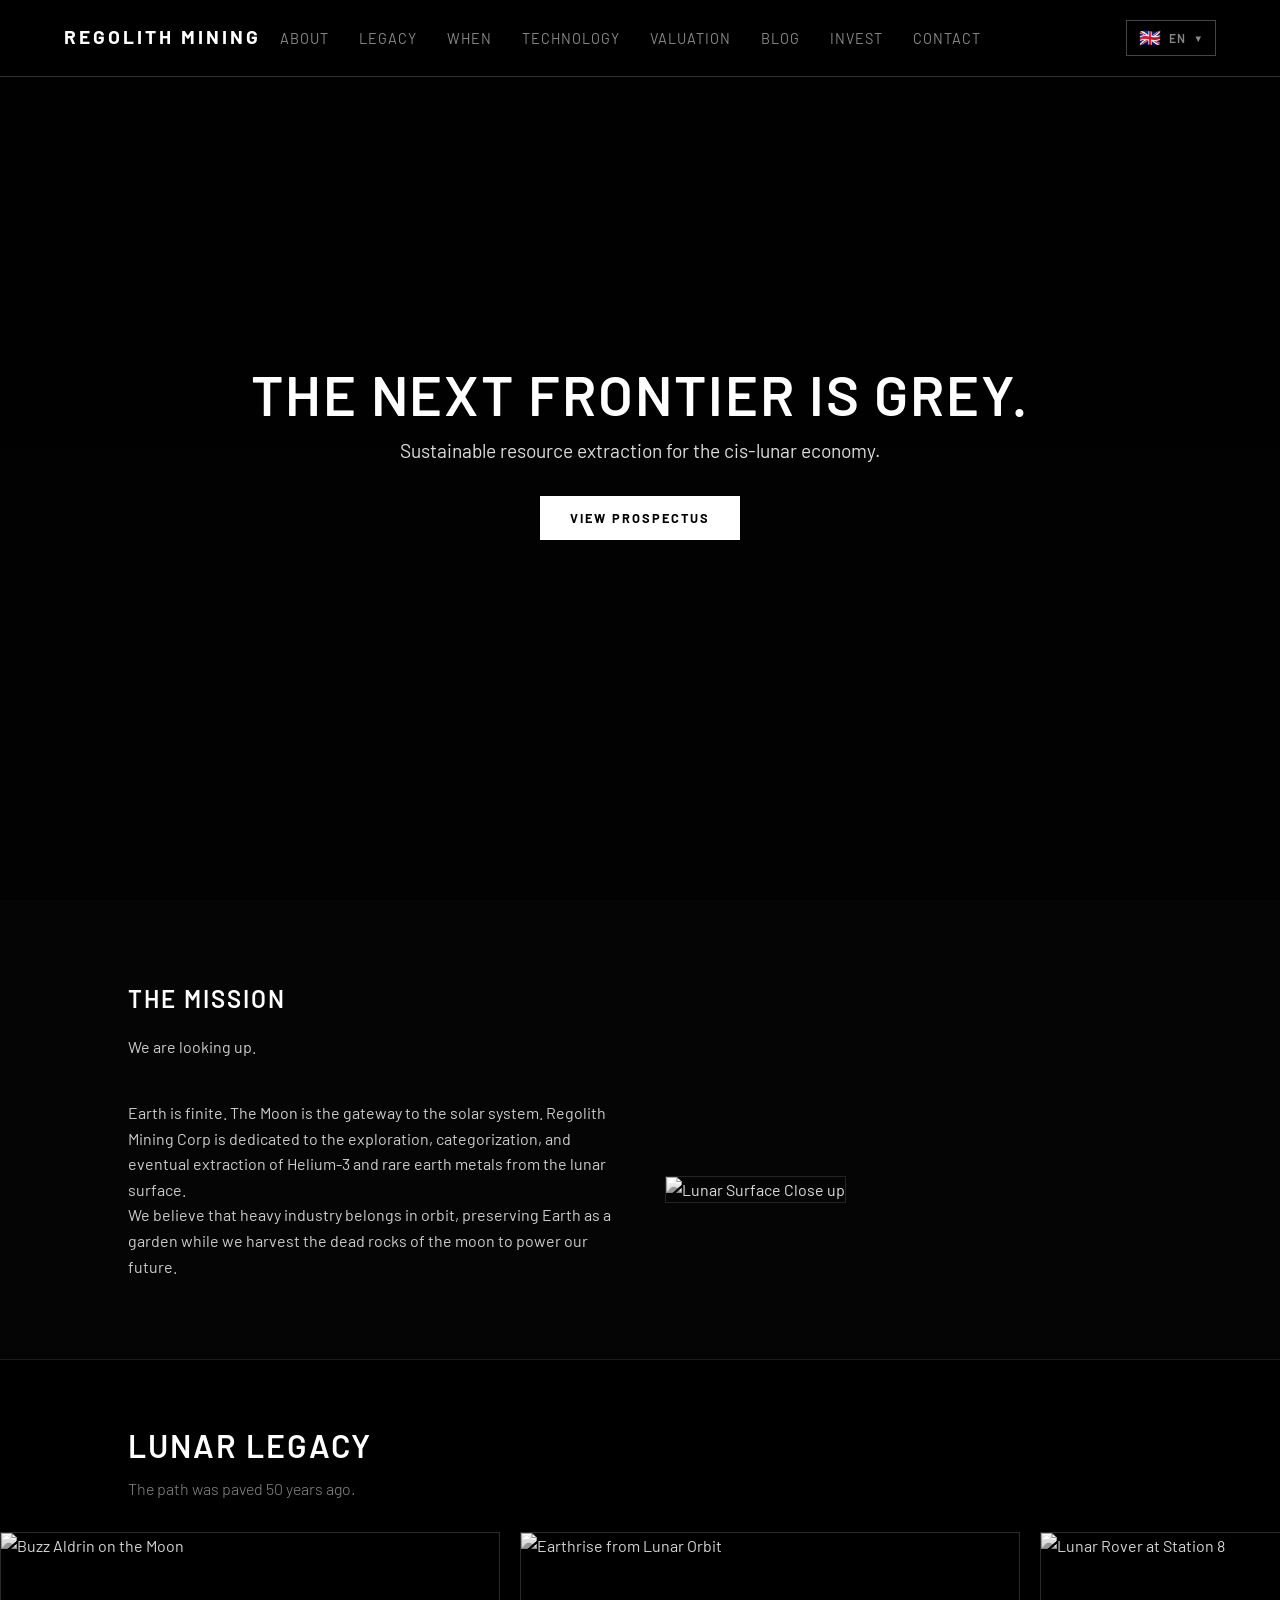
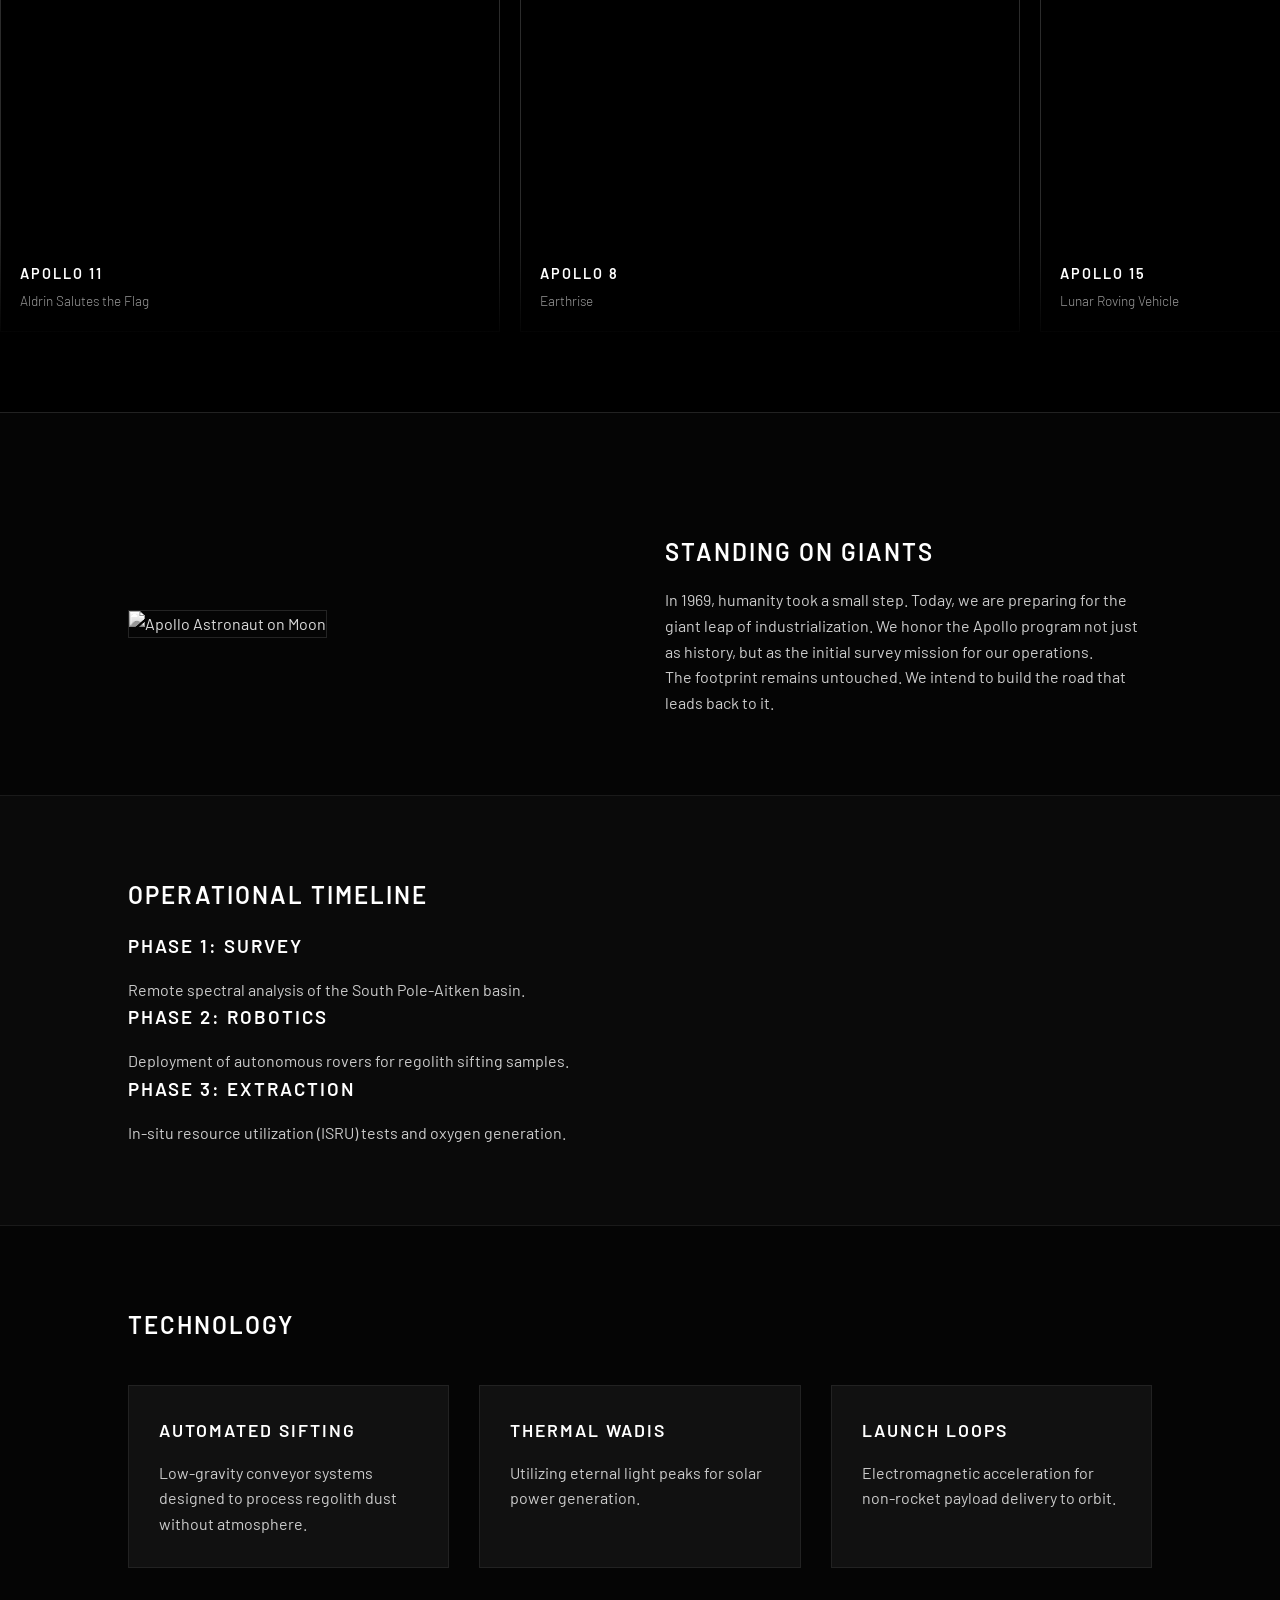
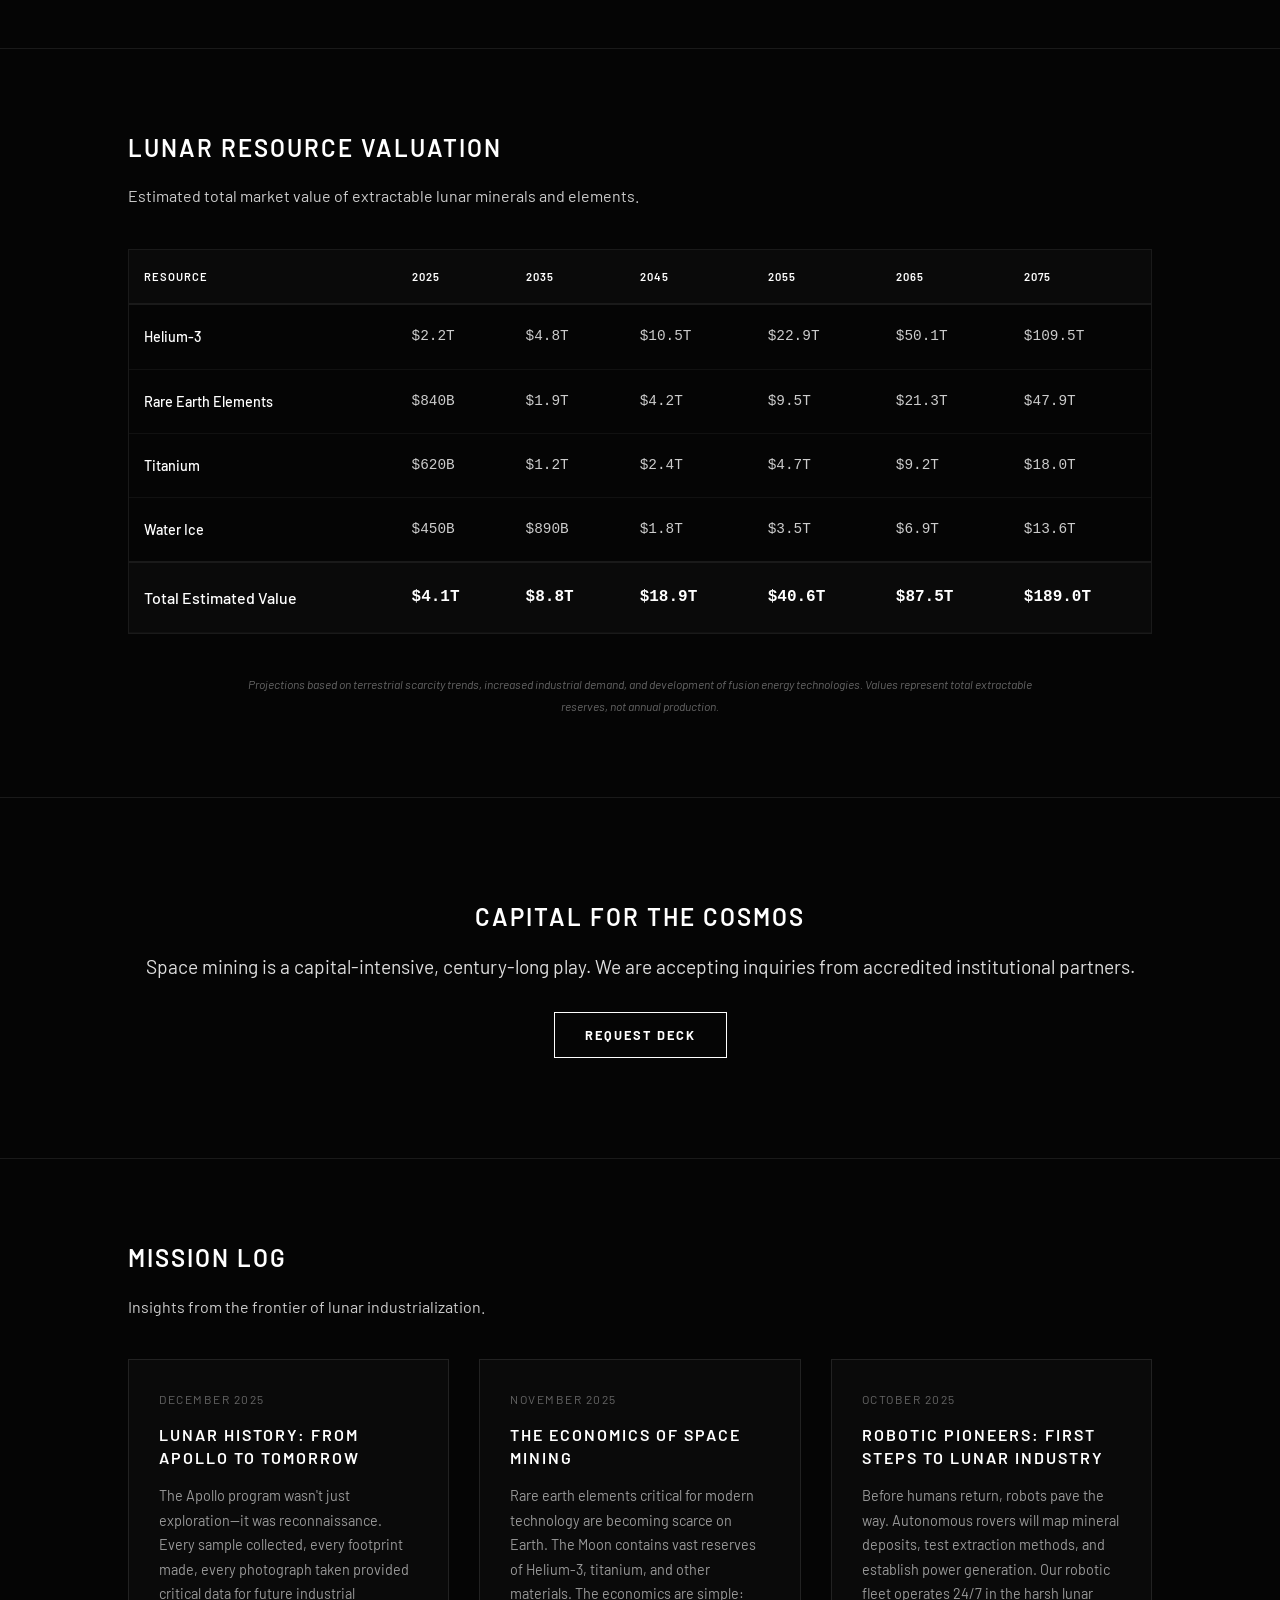
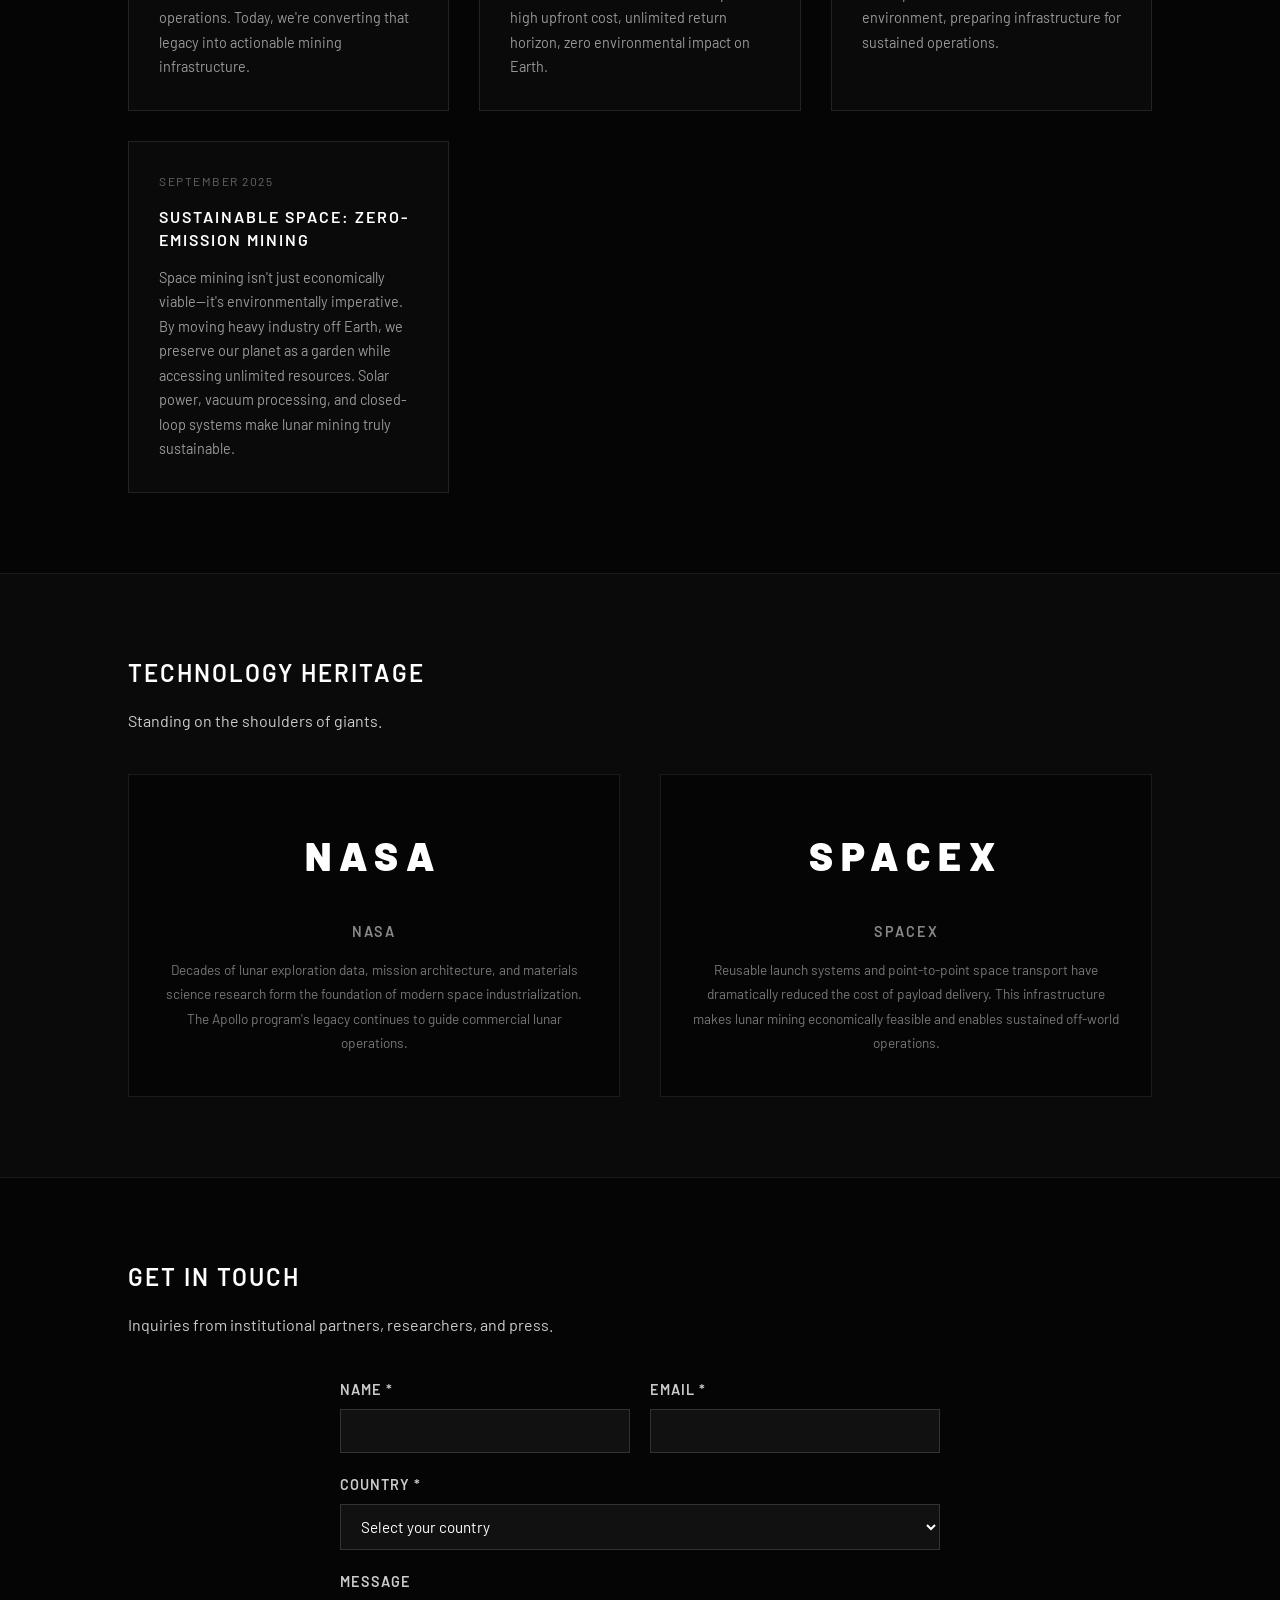
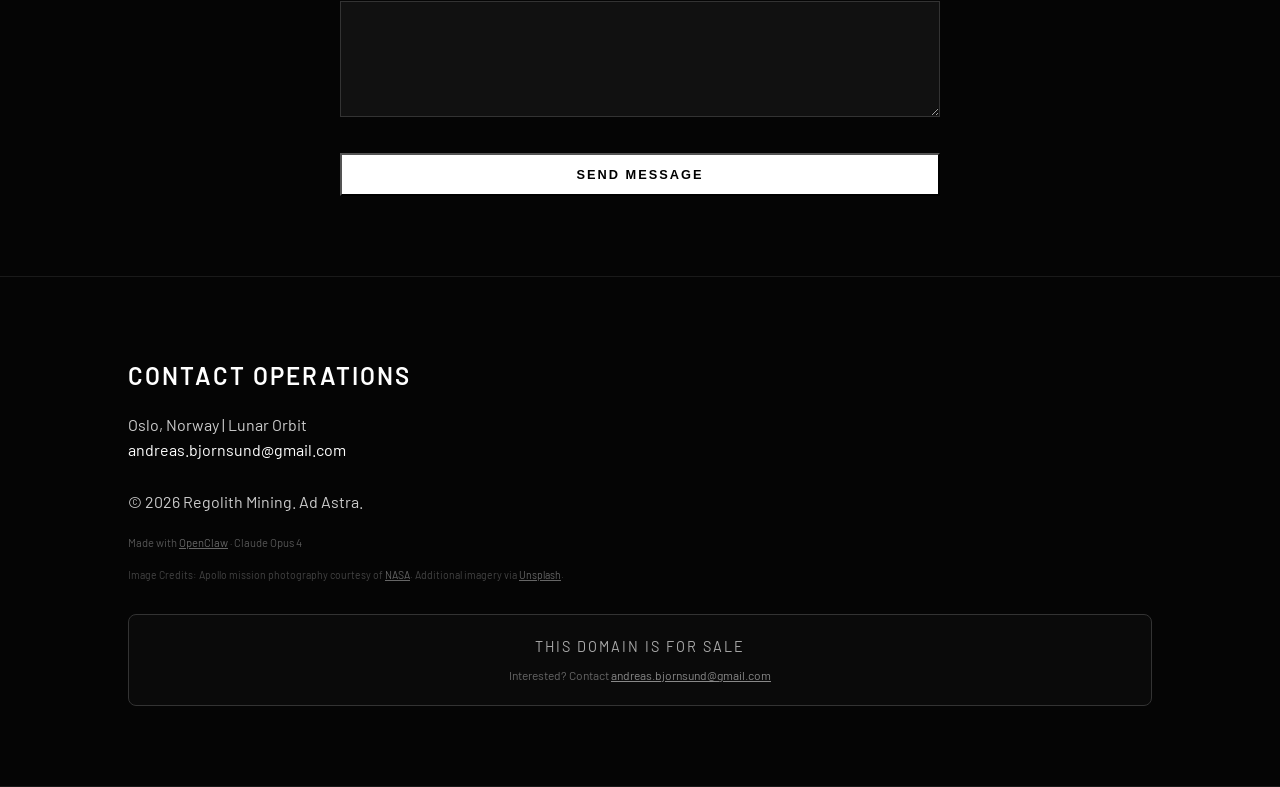
==== index.html @ bd28f015 "Update credits: OpenClaw + Claude Opus 4" ====
<!DOCTYPE html>
<html lang="en">
<head>
    <meta charset="UTF-8">
    <meta name="viewport" content="width=device-width, initial-scale=1.0">
    <title>Regolith Mining | Lunar Extraction Operations</title>

    <!-- Google Tag Manager -->
    <script>(function(w,d,s,l,i){w[l]=w[l]||[];w[l].push({'gtm.start':
    new Date().getTime(),event:'gtm.js'});var f=d.getElementsByTagName(s)[0],
    j=d.createElement(s),dl=l!='dataLayer'?'&l='+l:'';j.async=true;j.src=
    'https://www.googletagmanager.com/gtm.js?id='+i+dl;f.parentNode.insertBefore(j,f);
    })(window,document,'script','dataLayer','GTM-XXXXXXX');</script>
    <!-- End Google Tag Manager -->

    <link href="https://fonts.googleapis.com/css2?family=Barlow:wght@300;400;600&display=swap" rel="stylesheet">
    <link rel="stylesheet" href="style.css?v=2">

    <!-- JSON-LD Structured Data -->
    <script type="application/ld+json">
    {
        "@context": "https://schema.org",
        "@graph": [
            {
                "@type": "Organization",
                "@id": "https://regolithmining.com/#organization",
                "name": "Regolith Mining Corp",
                "alternateName": "Regolith Mining",
                "url": "https://regolithmining.com",
                "logo": {
                    "@type": "ImageObject",
                    "url": "https://regolithmining.com/logo.png",
                    "width": 600,
                    "height": 60
                },
                "description": "Sustainable resource extraction for the cis-lunar economy. Dedicated to the exploration, categorization, and eventual extraction of Helium-3 and rare earth metals from the lunar surface.",
                "foundingDate": "2025",
                "foundingLocation": {
                    "@type": "Place",
                    "address": {
                        "@type": "PostalAddress",
                        "addressLocality": "Oslo",
                        "addressCountry": "NO"
                    }
                },
                "contactPoint": {
                    "@type": "ContactPoint",
                    "email": "andreas.bjornsund@gmail.com",
                    "contactType": "Investor Relations",
                    "areaServed": "Worldwide"
                },
                "sameAs": [],
                "knowsAbout": [
                    "Space Mining",
                    "Lunar Mining",
                    "Helium-3 Extraction",
                    "Rare Earth Elements",
                    "Space Industrialization",
                    "ISRU Technology",
                    "Lunar Resource Utilization"
                ]
            },
            {
                "@type": "WebSite",
                "@id": "https://regolithmining.com/#website",
                "url": "https://regolithmining.com",
                "name": "Regolith Mining | Lunar Extraction Operations",
                "description": "The next frontier is grey. Sustainable resource extraction for the cis-lunar economy.",
                "publisher": {
                    "@id": "https://regolithmining.com/#organization"
                },
                "inLanguage": ["en", "no", "de", "sv", "nl", "ja"]
            },
            {
                "@type": "WebPage",
                "@id": "https://regolithmining.com/#webpage",
                "url": "https://regolithmining.com",
                "name": "Regolith Mining | Lunar Extraction Operations",
                "isPartOf": {
                    "@id": "https://regolithmining.com/#website"
                },
                "about": {
                    "@id": "https://regolithmining.com/#organization"
                },
                "description": "Earth is finite. The Moon is the gateway to the solar system. Regolith Mining Corp is dedicated to lunar resource extraction and space industrialization.",
                "inLanguage": "en"
            },
            {
                "@type": "BreadcrumbList",
                "@id": "https://regolithmining.com/#breadcrumb",
                "itemListElement": [
                    {
                        "@type": "ListItem",
                        "position": 1,
                        "name": "Home",
                        "item": "https://regolithmining.com"
                    },
                    {
                        "@type": "ListItem",
                        "position": 2,
                        "name": "About",
                        "item": "https://regolithmining.com#about"
                    },
                    {
                        "@type": "ListItem",
                        "position": 3,
                        "name": "Technology",
                        "item": "https://regolithmining.com#technology"
                    },
                    {
                        "@type": "ListItem",
                        "position": 4,
                        "name": "Valuation",
                        "item": "https://regolithmining.com#valuation"
                    },
                    {
                        "@type": "ListItem",
                        "position": 5,
                        "name": "Invest",
                        "item": "https://regolithmining.com#invest"
                    }
                ]
            },
            {
                "@type": "Service",
                "@id": "https://regolithmining.com/#service",
                "serviceType": "Lunar Resource Extraction",
                "provider": {
                    "@id": "https://regolithmining.com/#organization"
                },
                "areaServed": {
                    "@type": "Place",
                    "name": "Moon"
                },
                "description": "Exploration, categorization, and extraction of Helium-3, rare earth elements, titanium, and water ice from the lunar surface.",
                "offers": {
                    "@type": "Offer",
                    "availability": "https://schema.org/PreOrder",
                    "description": "Investment opportunities in lunar mining operations"
                }
            }
        ]
    }
    </script>

<style>
    /* === MOBILE MENU FIX === */
    /* 1. Hide the hamburger on desktop */
    .burger { display: none; cursor: pointer; }
    .burger div { width: 25px; height: 3px; background-color: white; margin: 5px; transition: all 0.3s ease; }

    /* 2. Show hamburger & hide menu on mobile */
    @media screen and (max-width: 768px) {
        body { overflow-x: hidden; } /* Stop side-scrolling */

        .nav-links {
            position: fixed; /* Lock it to the screen */
            right: 0px;
            height: 100vh;
            top: 0;
            background-color: #000000; /* Solid Black */
            display: flex;
            flex-direction: column;
            align-items: center;
            justify-content: center; /* Center items vertically */
            width: 75%; /* Takes up 75% of screen, leaves 25% visible */
            max-width: 400px; /* Don't get too wide on tablets */
            transform: translateX(100%); /* Push it off-screen to the right */
            transition: transform 0.4s ease-in-out;
            z-index: 998;
            padding-bottom: 50px;
            box-shadow: -5px 0 15px rgba(0,0,0,0.5); /* Shadow for depth */
        }

        .nav-links li {
            opacity: 1;
            margin: 25px 0;
        }

        .nav-links a {
            font-size: 1.5rem; /* Make text bigger on mobile */
        }

        /* Language selector on mobile - inside menu */
        .language-selector {
            position: fixed;
            top: 20px;
            left: 50%;
            transform: translateX(-50%);
            z-index: 1001;
        }

        .lang-dropdown-btn {
            padding: 10px 14px;
            font-size: 0.85rem;
        }

        .lang-dropdown-menu {
            right: auto;
            left: 50%;
            transform: translateX(-50%) translateY(-10px);
        }

        .lang-dropdown-menu.active {
            transform: translateX(-50%) translateY(0);
        }

        .burger {
            display: block !important;
            z-index: 999; /* Sit on top of the menu */
            position: absolute;
            right: 25px;
            top: 25px;
        }

        /* 3. The class that JavaScript adds to show the menu */
        .nav-active {
            transform: translateX(0%) !important; /* Bring it back on screen */
        }

        /* Optional: Turn burger into X when open */
        .toggle .line1 { transform: rotate(-45deg) translate(-5px, 6px); }
        .toggle .line2 { opacity: 0; }
        .toggle .line3 { transform: rotate(45deg) translate(-5px, -6px); }
    }
</style>
</head>
<body>
    <!-- Google Tag Manager (noscript) -->
    <noscript><iframe src="https://www.googletagmanager.com/ns.html?id=GTM-XXXXXXX"
    height="0" width="0" style="display:none;visibility:hidden"></iframe></noscript>
    <!-- End Google Tag Manager (noscript) -->

    <nav>
        <a href="#" class="logo">
            <span class="logo-full">REGOLITH MINING</span>
            <span class="logo-short">REGOLITH</span>
        </a>
        <ul class="nav-links">
            <li><a href="#about" data-translate="nav.about">About</a></li>
            <li><a href="#history-gallery" data-translate="nav.legacy">Legacy</a></li>
            <li><a href="#when" data-translate="nav.when">When</a></li>
            <li><a href="#technology" data-translate="nav.technology">Technology</a></li>
            <li><a href="#valuation" data-translate="nav.valuation">Valuation</a></li>
            <li><a href="#blog" data-translate="nav.blog">Blog</a></li>
            <li><a href="#invest" data-translate="nav.invest">Invest</a></li>
            <li><a href="#contact" data-translate="nav.contact">Contact</a></li>
        </ul>
        <div class="language-selector">
            <button class="lang-dropdown-btn" id="langDropdownBtn">
                <span class="flag">🇬🇧</span>
                <span class="lang-code">EN</span>
                <span class="arrow">▼</span>
            </button>
            <div class="lang-dropdown-menu" id="langDropdownMenu">
                <button class="lang-option" data-lang="en" data-flag="🇬🇧">
                    <span class="flag">🇬🇧</span>
                    <span class="lang-name">English</span>
                </button>
                <button class="lang-option" data-lang="no" data-flag="🇳🇴">
                    <span class="flag">🇳🇴</span>
                    <span class="lang-name">Norsk</span>
                </button>
                <button class="lang-option" data-lang="de" data-flag="🇩🇪">
                    <span class="flag">🇩🇪</span>
                    <span class="lang-name">Deutsch</span>
                </button>
                <button class="lang-option" data-lang="sv" data-flag="🇸🇪">
                    <span class="flag">🇸🇪</span>
                    <span class="lang-name">Svenska</span>
                </button>
                <button class="lang-option" data-lang="nl" data-flag="🇳🇱">
                    <span class="flag">🇳🇱</span>
                    <span class="lang-name">Nederlands</span>
                </button>
                <button class="lang-option" data-lang="ja" data-flag="🇯🇵">
                    <span class="flag">🇯🇵</span>
                    <span class="lang-name">日本語</span>
                </button>
            </div>
        </div>
        <div class="burger">
            <div class="line1"></div>
            <div class="line2"></div>
            <div class="line3"></div>
        </div>
    </nav>

    <header class="hero">
        <!-- Video Background (optional) -->
        <video class="hero-video" autoplay muted loop playsinline>
            <source src="moon-animation.mp4" type="video/mp4">
            <source src="moon-animation.webm" type="video/webm">
        </video>

        <div class="hero-content">
            <h1 data-translate="hero.title">The Next Frontier is Grey.</h1>
            <p data-translate="hero.subtitle">Sustainable resource extraction for the cis-lunar economy.</p>
            <a href="#invest" class="btn" data-translate="hero.cta">View Prospectus</a>
        </div>
    </header>

    <section id="about" class="container">
        <h2 data-translate="about.title">The Mission</h2>
        <p class="lead" data-translate="about.tagline">We are looking up.</p>
        <div class="grid-2">
            <div>
                <p data-translate="about.p1">Earth is finite. The Moon is the gateway to the solar system. Regolith Mining Corp is dedicated to the exploration, categorization, and eventual extraction of Helium-3 and rare earth metals from the lunar surface.</p>
                <p data-translate="about.p2">We believe that heavy industry belongs in orbit, preserving Earth as a garden while we harvest the dead rocks of the moon to power our future.</p>
            </div>
            <div class="image-box">
                <img src="https://images.unsplash.com/photo-1522030299830-16b8d3d049fe?q=80&w=1600&auto=format&fit=crop" alt="Lunar Surface Close up">
            </div>
        </div>
    </section>

    <section id="history-gallery" class="carousel-section">
        <div class="carousel-header">
            <h2 data-translate="carousel.title">LUNAR LEGACY</h2>
            <p data-translate="carousel.subtitle">The path was paved 50 years ago.</p>
        </div>

        <div class="carousel-container">
            <div class="carousel-item">
                <img src="https://images-assets.nasa.gov/image/as11-40-5903/as11-40-5903~orig.jpg" alt="Buzz Aldrin on the Moon" loading="lazy">
                <div class="caption">
                    <h3>APOLLO 11</h3>
                    <p data-translate="carousel.img1">Aldrin Salutes the Flag</p>
                </div>
            </div>

            <div class="carousel-item">
                <img src="https://images-assets.nasa.gov/image/as08-14-2383/as08-14-2383~orig.jpg" alt="Earthrise from Lunar Orbit" loading="lazy">
                <div class="caption">
                    <h3>APOLLO 8</h3>
                    <p data-translate="carousel.img2">Earthrise</p>
                </div>
            </div>

            <div class="carousel-item">
                <img src="https://images-assets.nasa.gov/image/as15-88-11901/as15-88-11901~orig.jpg" alt="Lunar Rover at Station 8" loading="lazy">
                <div class="caption">
                    <h3>APOLLO 15</h3>
                    <p data-translate="carousel.img3">Lunar Roving Vehicle</p>
                </div>
            </div>

            <div class="carousel-item">
                <img src="https://images-assets.nasa.gov/image/as11-40-5877/as11-40-5877~orig.jpg" alt="Bootprint in Lunar Soil" loading="lazy">
                <div class="caption">
                    <h3>APOLLO 11</h3>
                    <p data-translate="carousel.img4">One Small Step</p>
                </div>
            </div>

            <div class="carousel-item">
                <img src="https://images-assets.nasa.gov/image/as17-134-20382/as17-134-20382~orig.jpg" alt="Schmitt poses by the flag" loading="lazy">
                <div class="caption">
                    <h3>APOLLO 17</h3>
                    <p data-translate="carousel.img5">The Last Walk</p>
                </div>
            </div>
        </div>
    </section>

    <section id="legacy" class="container">
        <div class="grid-2 reverse">
            <div class="image-box">
                <img src="https://images.unsplash.com/photo-1541873676-a18131494184?q=80&w=1600&auto=format&fit=crop" alt="Apollo Astronaut on Moon">
            </div>
            <div>
                <h2 data-translate="legacy.title">Standing on Giants</h2>
                <p data-translate="legacy.p1">In 1969, humanity took a small step. Today, we are preparing for the giant leap of industrialization. We honor the Apollo program not just as history, but as the initial survey mission for our operations.</p>
                <p data-translate="legacy.p2">The footprint remains untouched. We intend to build the road that leads back to it.</p>
            </div>
        </div>
    </section>

    <section id="when" class="container bg-darker">
        <h2 data-translate="timeline.title">Operational Timeline</h2>
        <div class="timeline">
            <div class="timeline-item">
                <h3 data-translate="timeline.phase1.title">Phase 1: Survey</h3>
                <p data-translate="timeline.phase1.desc">Remote spectral analysis of the South Pole-Aitken basin.</p>
            </div>
            <div class="timeline-item">
                <h3 data-translate="timeline.phase2.title">Phase 2: Robotics</h3>
                <p data-translate="timeline.phase2.desc">Deployment of autonomous rovers for regolith sifting samples.</p>
            </div>
            <div class="timeline-item">
                <h3 data-translate="timeline.phase3.title">Phase 3: Extraction</h3>
                <p data-translate="timeline.phase3.desc">In-situ resource utilization (ISRU) tests and oxygen generation.</p>
            </div>
        </div>
    </section>

    <section id="technology" class="container">
        <h2 data-translate="tech.title">Technology</h2>
        <div class="grid-3">
            <div class="card">
                <h3 data-translate="tech.card1.title">Automated Sifting</h3>
                <p data-translate="tech.card1.desc">Low-gravity conveyor systems designed to process regolith dust without atmosphere.</p>
            </div>
            <div class="card">
                <h3 data-translate="tech.card2.title">Thermal Wadis</h3>
                <p data-translate="tech.card2.desc">Utilizing eternal light peaks for solar power generation.</p>
            </div>
            <div class="card">
                <h3 data-translate="tech.card3.title">Launch Loops</h3>
                <p data-translate="tech.card3.desc">Electromagnetic acceleration for non-rocket payload delivery to orbit.</p>
            </div>
        </div>
    </section>

    <section id="valuation" class="container">
        <h2 data-translate="valuation.title">Lunar Resource Valuation</h2>
        <p class="lead" data-translate="valuation.subtitle">Estimated total market value of extractable lunar minerals and elements.</p>

        <div class="valuation-table-wrapper">
            <table class="valuation-table">
                <thead>
                    <tr>
                        <th data-translate="valuation.table.resource">Resource</th>
                        <th data-translate="valuation.table.2025">2025</th>
                        <th data-translate="valuation.table.2035">2035</th>
                        <th data-translate="valuation.table.2045">2045</th>
                        <th data-translate="valuation.table.2055">2055</th>
                        <th data-translate="valuation.table.2065">2065</th>
                        <th data-translate="valuation.table.2075">2075</th>
                    </tr>
                </thead>
                <tbody>
                    <tr>
                        <td data-translate="valuation.table.helium3">Helium-3</td>
                        <td>$2.2T</td>
                        <td>$4.8T</td>
                        <td>$10.5T</td>
                        <td>$22.9T</td>
                        <td>$50.1T</td>
                        <td>$109.5T</td>
                    </tr>
                    <tr>
                        <td data-translate="valuation.table.ree">Rare Earth Elements</td>
                        <td>$840B</td>
                        <td>$1.9T</td>
                        <td>$4.2T</td>
                        <td>$9.5T</td>
                        <td>$21.3T</td>
                        <td>$47.9T</td>
                    </tr>
                    <tr>
                        <td data-translate="valuation.table.titanium">Titanium</td>
                        <td>$620B</td>
                        <td>$1.2T</td>
                        <td>$2.4T</td>
                        <td>$4.7T</td>
                        <td>$9.2T</td>
                        <td>$18.0T</td>
                    </tr>
                    <tr>
                        <td data-translate="valuation.table.water">Water Ice</td>
                        <td>$450B</td>
                        <td>$890B</td>
                        <td>$1.8T</td>
                        <td>$3.5T</td>
                        <td>$6.9T</td>
                        <td>$13.6T</td>
                    </tr>
                    <tr class="total-row">
                        <td data-translate="valuation.table.total">Total Estimated Value</td>
                        <td>$4.1T</td>
                        <td>$8.8T</td>
                        <td>$18.9T</td>
                        <td>$40.6T</td>
                        <td>$87.5T</td>
                        <td>$189.0T</td>
                    </tr>
                </tbody>
            </table>
        </div>

        <p class="valuation-note" data-translate="valuation.note">
            Projections based on terrestrial scarcity trends, increased industrial demand, and development of fusion energy technologies. Values represent total extractable reserves, not annual production.
        </p>
    </section>

    <section id="invest" class="hero-small">
        <div class="hero-content">
            <h2 data-translate="invest.title">Capital for the Cosmos</h2>
            <p data-translate="invest.desc">Space mining is a capital-intensive, century-long play. We are accepting inquiries from accredited institutional partners.</p>
            <a href="mailto:andreas.bjornsund@gmail.com" class="btn btn-outline" data-translate="invest.cta">Request Deck</a>
        </div>
    </section>

    <section id="blog" class="container">
        <h2 data-translate="blog.title">Mission Log</h2>
        <p class="lead" data-translate="blog.subtitle">Insights from the frontier of lunar industrialization.</p>

        <div class="blog-grid">
            <article class="blog-card">
                <div class="blog-date" data-translate="blog.post1.date">December 2025</div>
                <h3 data-translate="blog.post1.title">Lunar History: From Apollo to Tomorrow</h3>
                <p data-translate="blog.post1.excerpt">The Apollo program wasn't just exploration—it was reconnaissance. Every sample collected, every footprint made, every photograph taken provided critical data for future industrial operations. Today, we're converting that legacy into actionable mining infrastructure.</p>
            </article>

            <article class="blog-card">
                <div class="blog-date" data-translate="blog.post2.date">November 2025</div>
                <h3 data-translate="blog.post2.title">The Economics of Space Mining</h3>
                <p data-translate="blog.post2.excerpt">Rare earth elements critical for modern technology are becoming scarce on Earth. The Moon contains vast reserves of Helium-3, titanium, and other materials. The economics are simple: high upfront cost, unlimited return horizon, zero environmental impact on Earth.</p>
            </article>

            <article class="blog-card">
                <div class="blog-date" data-translate="blog.post3.date">October 2025</div>
                <h3 data-translate="blog.post3.title">Robotic Pioneers: First Steps to Lunar Industry</h3>
                <p data-translate="blog.post3.excerpt">Before humans return, robots pave the way. Autonomous rovers will map mineral deposits, test extraction methods, and establish power generation. Our robotic fleet operates 24/7 in the harsh lunar environment, preparing infrastructure for sustained operations.</p>
            </article>

            <article class="blog-card">
                <div class="blog-date" data-translate="blog.post4.date">September 2025</div>
                <h3 data-translate="blog.post4.title">Sustainable Space: Zero-Emission Mining</h3>
                <p data-translate="blog.post4.excerpt">Space mining isn't just economically viable—it's environmentally imperative. By moving heavy industry off Earth, we preserve our planet as a garden while accessing unlimited resources. Solar power, vacuum processing, and closed-loop systems make lunar mining truly sustainable.</p>
            </article>
        </div>
    </section>

    <section id="partners" class="container bg-darker">
        <h2 data-translate="partners.title">Technology Heritage</h2>
        <p class="lead" data-translate="partners.subtitle">Standing on the shoulders of giants.</p>

        <div class="partners-grid">
            <div class="partner-card">
                <div class="partner-logo">
                    <div class="nasa-logo">NASA</div>
                </div>
                <h3>NASA</h3>
                <p data-translate="partners.nasa.desc">Decades of lunar exploration data, mission architecture, and materials science research form the foundation of modern space industrialization. The Apollo program's legacy continues to guide commercial lunar operations.</p>
            </div>

            <div class="partner-card">
                <div class="partner-logo">
                    <div class="spacex-logo">SPACEX</div>
                </div>
                <h3>SpaceX</h3>
                <p data-translate="partners.spacex.desc">Reusable launch systems and point-to-point space transport have dramatically reduced the cost of payload delivery. This infrastructure makes lunar mining economically feasible and enables sustained off-world operations.</p>
            </div>
        </div>
    </section>

    <section id="contact-form" class="container">
        <h2>Get In Touch</h2>
        <p class="lead">Inquiries from institutional partners, researchers, and press.</p>

        <div class="form-container">
            <form id="contactForm">
                <div class="form-row">
                    <div class="form-group">
                        <label for="name">Name *</label>
                        <input type="text" id="name" name="name" required>
                    </div>
                    <div class="form-group">
                        <label for="email">Email *</label>
                        <input type="email" id="email" name="email" required>
                    </div>
                </div>

                <div class="form-group">
                    <label for="country">Country *</label>
                    <select id="country" name="country" required>
                        <option value="">Select your country</option>
                        <option value="Norway">Norway</option>
                        <option value="United States">United States</option>
                        <option value="United Kingdom">United Kingdom</option>
                        <option value="Germany">Germany</option>
                        <option value="Sweden">Sweden</option>
                        <option value="Netherlands">Netherlands</option>
                        <option value="France">France</option>
                        <option value="Canada">Canada</option>
                        <option value="Australia">Australia</option>
                        <option value="Japan">Japan</option>
                        <option value="Other">Other</option>
                    </select>
                </div>

                <div class="form-group">
                    <label for="message">Message</label>
                    <textarea id="message" name="message" rows="5"></textarea>
                </div>

                <button type="submit" class="btn" id="submitBtn">
                    <span class="btn-text">Send Message</span>
                    <span class="btn-loading" style="display:none;">Sending...</span>
                </button>

                <div id="formMessage" class="form-message"></div>
            </form>
        </div>
    </section>

    <footer id="contact">
        <div class="container">
            <h2 data-translate="footer.title">Contact Operations</h2>
            <p data-translate="footer.location">Oslo, Norway | Lunar Orbit</p>
            <p><a href="mailto:andreas.bjornsund@gmail.com">andreas.bjornsund@gmail.com</a></p>
            <br>
            <p class="copyright">&copy; 2026 Regolith Mining. Ad Astra.</p>
            <p style="margin-top: 20px; font-size: 0.7rem; color: #555;">Made with <a href="https://openclaw.ai" target="_blank" style="color: #666; text-decoration: underline;">OpenClaw</a> · Claude Opus 4</p>
            <p style="margin-top: 15px; font-size: 0.65rem; color: #444; line-height: 1.6;">
                Image Credits: Apollo mission photography courtesy of <a href="https://images.nasa.gov" target="_blank" style="color: #666; text-decoration: underline;">NASA</a>.
                Additional imagery via <a href="https://unsplash.com" target="_blank" style="color: #666; text-decoration: underline;">Unsplash</a>.
            </p>
            <div style="margin-top: 30px; padding: 20px; border: 1px solid #333; border-radius: 8px; background: #0a0a0a; text-align: center;">
                <p style="font-size: 0.9rem; color: #aaa; margin: 0 0 8px 0; letter-spacing: 2px; text-transform: uppercase;">This domain is for sale</p>
                <p style="font-size: 0.75rem; color: #666; margin: 0;">Interested? Contact <a href="mailto:andreas.bjornsund@gmail.com" style="color: #888; text-decoration: underline;">andreas.bjornsund@gmail.com</a></p>
            </div>
        </div>
        <div id="deploy-status" style="margin-top: 30px; font-size: 0.7rem; color: #444; border-top: 1px solid #222; padding-top: 10px;">
    <p><span data-translate="footer.version">System Version</span>: <span id="deploy-version">Loading...</span></p>
    <p><span data-translate="footer.deployed">Last Deployed</span>: <span id="deploy-date">Checking...</span></p>
    <p><span data-translate="footer.operator">Operator</span>: <span id="deploy-author">...</span></p>
</div>
    </footer>

    <script>
        // Simple Mobile Menu Toggle
        const burger = document.querySelector('.burger');
        const nav = document.querySelector('.nav-links');
        burger.addEventListener('click', () => {
            nav.classList.toggle('nav-active');
        });
    </script>
<script>
    // CONFIGURATION: Change these to match your GitHub details
    const githubUsername = 'andreasbjornsund-hub'; 
    const githubRepo = 'regolithmining.com'; // Check your GitHub URL to confirm this name

    // Fetch latest commit data from GitHub API
    fetch(`https://api.github.com/repos/${githubUsername}/${githubRepo}/commits?per_page=1`)
    .then(response => response.json())
    .then(data => {
        const commit = data[0];
        
        // 1. Get the "Version" (First 7 letters of the unique ID)
        const version = commit.sha.substring(0, 7);
        
        // 2. Get the Date (formatted nicely)
        const dateObj = new Date(commit.commit.author.date);
        const dateString = dateObj.toLocaleDateString('en-US', { 
            year: 'numeric', month: 'short', day: 'numeric', 
            hour: '2-digit', minute: '2-digit' 
        });

        // 3. Get the Author
        const author = commit.commit.author.name;

        // Update the HTML
        document.getElementById('deploy-version').innerText = `v.${version}`;
        document.getElementById('deploy-date').innerText = dateString;
        document.getElementById('deploy-author').innerText = author;
    })
    .catch(error => {
        console.error('Error fetching deploy status:', error);
        document.getElementById('deploy-status').style.display = 'none'; // Hide if fails
    });
</script>
<script>
    // MOBILE MENU LOGIC
    const burger = document.querySelector('.burger');
    const nav = document.querySelector('.nav-links');
    const navLinks = document.querySelectorAll('.nav-links a');

    if (burger) {
        // Toggle menu when clicking hamburger
        burger.addEventListener('click', () => {
            nav.classList.toggle('nav-active');
            burger.classList.toggle('toggle');
            // Prevent body scroll when menu is open
            document.body.classList.toggle('menu-open');
        });

        // Close menu when clicking a nav link
        navLinks.forEach(link => {
            link.addEventListener('click', () => {
                nav.classList.remove('nav-active');
                burger.classList.remove('toggle');
                document.body.classList.remove('menu-open');
            });
        });

        // Close menu when clicking outside (but not on language dropdown)
        document.addEventListener('click', (e) => {
            const langSelector = document.querySelector('.language-selector');
            if (!nav.contains(e.target) && !burger.contains(e.target) && !langSelector.contains(e.target)) {
                nav.classList.remove('nav-active');
                burger.classList.remove('toggle');
                document.body.classList.remove('menu-open');
            }
        });
    }
</script>

<script>
// =========================
// MULTILINGUAL TRANSLATIONS
// =========================

const translations = {
    en: {
        nav: {
            about: "About",
            legacy: "Legacy",
            when: "When",
            technology: "Technology",
            valuation: "Valuation",
            blog: "Blog",
            invest: "Invest",
            contact: "Contact"
        },
        hero: {
            title: "The Next Frontier is Grey.",
            subtitle: "Sustainable resource extraction for the cis-lunar economy.",
            cta: "View Prospectus"
        },
        about: {
            title: "The Mission",
            tagline: "We are looking up.",
            p1: "Earth is finite. The Moon is the gateway to the solar system. Regolith Mining Corp is dedicated to the exploration, categorization, and eventual extraction of Helium-3 and rare earth metals from the lunar surface.",
            p2: "We believe that heavy industry belongs in orbit, preserving Earth as a garden while we harvest the dead rocks of the moon to power our future."
        },
        carousel: {
            title: "LUNAR LEGACY",
            subtitle: "The path was paved 50 years ago.",
            img1: "Aldrin Salutes the Flag",
            img2: "Earthrise",
            img3: "Lunar Roving Vehicle",
            img4: "One Small Step",
            img5: "The Last Walk"
        },
        legacy: {
            title: "Standing on Giants",
            p1: "In 1969, humanity took a small step. Today, we are preparing for the giant leap of industrialization. We honor the Apollo program not just as history, but as the initial survey mission for our operations.",
            p2: "The footprint remains untouched. We intend to build the road that leads back to it."
        },
        timeline: {
            title: "Operational Timeline",
            phase1: {
                title: "Phase 1: Survey",
                desc: "Remote spectral analysis of the South Pole-Aitken basin."
            },
            phase2: {
                title: "Phase 2: Robotics",
                desc: "Deployment of autonomous rovers for regolith sifting samples."
            },
            phase3: {
                title: "Phase 3: Extraction",
                desc: "In-situ resource utilization (ISRU) tests and oxygen generation."
            }
        },
        tech: {
            title: "Technology",
            card1: {
                title: "Automated Sifting",
                desc: "Low-gravity conveyor systems designed to process regolith dust without atmosphere."
            },
            card2: {
                title: "Thermal Wadis",
                desc: "Utilizing eternal light peaks for solar power generation."
            },
            card3: {
                title: "Launch Loops",
                desc: "Electromagnetic acceleration for non-rocket payload delivery to orbit."
            }
        },
        valuation: {
            title: "Lunar Resource Valuation",
            subtitle: "Estimated total market value of extractable lunar minerals and elements.",
            table: {
                resource: "Resource",
                "2025": "2025",
                "2035": "2035",
                "2045": "2045",
                "2055": "2055",
                "2065": "2065",
                "2075": "2075",
                helium3: "Helium-3",
                ree: "Rare Earth Elements",
                titanium: "Titanium",
                water: "Water Ice",
                total: "Total Estimated Value"
            },
            note: "Projections based on terrestrial scarcity trends, increased industrial demand, and development of fusion energy technologies. Values represent total extractable reserves, not annual production."
        },
        invest: {
            title: "Capital for the Cosmos",
            desc: "Space mining is a capital-intensive, century-long play. We are accepting inquiries from accredited institutional partners.",
            cta: "Request Deck"
        },
        blog: {
            title: "Mission Log",
            subtitle: "Insights from the frontier of lunar industrialization.",
            post1: {
                date: "December 2025",
                title: "Lunar History: From Apollo to Tomorrow",
                excerpt: "The Apollo program wasn't just exploration—it was reconnaissance. Every sample collected, every footprint made, every photograph taken provided critical data for future industrial operations. Today, we're converting that legacy into actionable mining infrastructure."
            },
            post2: {
                date: "November 2025",
                title: "The Economics of Space Mining",
                excerpt: "Rare earth elements critical for modern technology are becoming scarce on Earth. The Moon contains vast reserves of Helium-3, titanium, and other materials. The economics are simple: high upfront cost, unlimited return horizon, zero environmental impact on Earth."
            },
            post3: {
                date: "October 2025",
                title: "Robotic Pioneers: First Steps to Lunar Industry",
                excerpt: "Before humans return, robots pave the way. Autonomous rovers will map mineral deposits, test extraction methods, and establish power generation. Our robotic fleet operates 24/7 in the harsh lunar environment, preparing infrastructure for sustained operations."
            },
            post4: {
                date: "September 2025",
                title: "Sustainable Space: Zero-Emission Mining",
                excerpt: "Space mining isn't just economically viable—it's environmentally imperative. By moving heavy industry off Earth, we preserve our planet as a garden while accessing unlimited resources. Solar power, vacuum processing, and closed-loop systems make lunar mining truly sustainable."
            }
        },
        partners: {
            title: "Technology Heritage",
            subtitle: "Standing on the shoulders of giants.",
            nasa: {
                desc: "Decades of lunar exploration data, mission architecture, and materials science research form the foundation of modern space industrialization. The Apollo program's legacy continues to guide commercial lunar operations."
            },
            spacex: {
                desc: "Reusable launch systems and point-to-point space transport have dramatically reduced the cost of payload delivery. This infrastructure makes lunar mining economically feasible and enables sustained off-world operations."
            }
        },
        footer: {
            title: "Contact Operations",
            location: "Oslo, Norway | Lunar Orbit",
            version: "System Version",
            deployed: "Last Deployed",
            operator: "Operator"
        }
    },
    no: {
        nav: {
            about: "Om Oss",
            legacy: "Arv",
            when: "Når",
            technology: "Teknologi",
            valuation: "Verdivurdering",
            blog: "Blogg",
            invest: "Invester",
            contact: "Kontakt"
        },
        hero: {
            title: "Den Neste Grensen er Grå.",
            subtitle: "Bærekraftig ressursutvinning for cis-lunar økonomien.",
            cta: "Se Prospekt"
        },
        about: {
            title: "Oppdraget",
            tagline: "Vi ser oppover.",
            p1: "Jorden er begrenset. Månen er porten til solsystemet. Regolith Mining Corp er dedikert til utforskning, kategorisering og eventuell utvinning av Helium-3 og sjeldne jordmetaller fra måneoverflaten.",
            p2: "Vi tror at tungindustri hører hjemme i bane, og bevarer Jorden som en hage mens vi høster de døde steinene på månen for å drive vår fremtid."
        },
        carousel: {
            title: "MÅNENS ARV",
            subtitle: "Stien ble banet for 50 år siden.",
            img1: "Aldrin Hilser Flagget",
            img2: "Jordoppgang",
            img3: "Månekjøretøy",
            img4: "Ett Lite Skritt",
            img5: "Den Siste Turen"
        },
        legacy: {
            title: "Stående på Kjempers Skuldre",
            p1: "I 1969 tok menneskeheten et lite skritt. I dag forbereder vi oss på det gigantiske spranget mot industrialisering. Vi hedrer Apollo-programmet ikke bare som historie, men som det første kartleggingsoppdraget for våre operasjoner.",
            p2: "Fotavtrykket forblir urørt. Vi har til hensikt å bygge veien som fører tilbake til det."
        },
        timeline: {
            title: "Operativ Tidslinje",
            phase1: {
                title: "Fase 1: Kartlegging",
                desc: "Fjernspektralanalyse av Sørpol-Aitken-bassenget."
            },
            phase2: {
                title: "Fase 2: Robotikk",
                desc: "Utplassering av autonome rovere for regolitt-siktingsprøver."
            },
            phase3: {
                title: "Fase 3: Utvinning",
                desc: "In-situ ressursutnyttelse (ISRU) tester og oksygengenerering."
            }
        },
        tech: {
            title: "Teknologi",
            card1: {
                title: "Automatisert Sikting",
                desc: "Lav-gravitasjonsbånd designet for å prosessere regolittstøv uten atmosfære."
            },
            card2: {
                title: "Termiske Wadier",
                desc: "Utnyttelse av evige lystopper for solkraftproduksjon."
            },
            card3: {
                title: "Oppskytningsløkker",
                desc: "Elektromagnetisk akselerasjon for ikke-rakett nyttelastlevering til bane."
            }
        },
        valuation: {
            title: "Verdivurdering av Måneressurser",
            subtitle: "Estimert total markedsverdi av utvinnbare månemineraler og elementer.",
            table: {
                resource: "Ressurs",
                "2025": "2025",
                "2035": "2035",
                "2045": "2045",
                "2055": "2055",
                "2065": "2065",
                "2075": "2075",
                helium3: "Helium-3",
                ree: "Sjeldne Jordmetaller",
                titanium: "Titan",
                water: "Vannis",
                total: "Total Estimert Verdi"
            },
            note: "Anslag basert på terrestrisk knapphets­trender, økt industriell etterspørsel og utvikling av fusjons­energi­teknologier. Verdiene representerer totale utvinnbare reserver, ikke årlig produksjon."
        },
        invest: {
            title: "Kapital for Kosmos",
            desc: "Romgruvedrift er et kapitalintensivt, århundrelangt spill. Vi aksepterer henvendelser fra akkrediterte institusjonelle partnere.",
            cta: "Be om Presentasjon"
        },
        blog: {
            title: "Oppdragslogg",
            subtitle: "Innsikt fra grensen av måne­industrialisering.",
            post1: {
                date: "Desember 2025",
                title: "Månehistorie: Fra Apollo til I Morgen",
                excerpt: "Apollo-programmet var ikke bare utforskning—det var rekognosering. Hver prøve samlet, hvert fotavtrykk laget, hvert fotografi tatt ga kritiske data for fremtidige industrielle operasjoner. I dag konverterer vi den arven til handlingsrettet gruveinfrastruktur."
            },
            post2: {
                date: "November 2025",
                title: "Økonomien i Romgruvedrift",
                excerpt: "Sjeldne jordelementer kritiske for moderne teknologi blir stadig knappere på Jorden. Månen inneholder enorme reserver av Helium-3, titanium og andre materialer. Økonomien er enkel: høy forhåndskostnad, ubegrenset avkastningshorisont, null miljøpåvirkning på Jorden."
            },
            post3: {
                date: "Oktober 2025",
                title: "Robotiske Pionerer: Første Skritt til Måneindustri",
                excerpt: "Før mennesker returnerer, baner roboter veien. Autonome rovere vil kartlegge mineralforekomster, teste utvinningsmetoder og etablere kraftproduksjon. Vår robotflåte opererer døgnet rundt i det barske månemiljøet, og forbereder infrastruktur for vedvarende operasjoner."
            },
            post4: {
                date: "September 2025",
                title: "Bærekraftig Rom: Nullutslippsgruvedrift",
                excerpt: "Romgruvedrift er ikke bare økonomisk levedyktig—det er miljømessig nødvendig. Ved å flytte tungindustri bort fra Jorden, bevarer vi planeten vår som en hage mens vi får tilgang til ubegrensede ressurser. Solkraft, vakuumprosessering og lukkede systemer gjør månegruvedrift virkelig bærekraftig."
            }
        },
        partners: {
            title: "Teknologiarv",
            subtitle: "Stående på kjempers skuldre.",
            nasa: {
                desc: "Tiår med måne­utforsknings­data, oppdragsarkitektur og materialvitenskapelig forskning danner grunnlaget for moderne romindustrialisering. Apollo-programmets arv fortsetter å veilede kommersielle måneoperasjoner."
            },
            spacex: {
                desc: "Gjenbrukbare oppskytningssystemer og punkt-til-punkt romtransport har dramatisk redusert kostnadene ved nyttelastlevering. Denne infrastrukturen gjør månegruvedrift økonomisk gjennomførbar og muliggjør vedvarende operasjoner utenfor jorden."
            }
        },
        footer: {
            title: "Kontakt Operasjoner",
            location: "Oslo, Norge | Månebane",
            version: "Systemversjon",
            deployed: "Sist Distribuert",
            operator: "Operatør"
        }
    },
    de: {
        nav: {
            about: "Über Uns",
            legacy: "Vermächtnis",
            when: "Wann",
            technology: "Technologie",
            valuation: "Bewertung",
            blog: "Blog",
            invest: "Investieren",
            contact: "Kontakt"
        },
        hero: {
            title: "Die Nächste Grenze ist Grau.",
            subtitle: "Nachhaltige Ressourcengewinnung für die cis-lunare Wirtschaft.",
            cta: "Prospekt Ansehen"
        },
        about: {
            title: "Die Mission",
            tagline: "Wir schauen nach oben.",
            p1: "Die Erde ist endlich. Der Mond ist das Tor zum Sonnensystem. Regolith Mining Corp widmet sich der Erkundung, Kategorisierung und eventuellen Gewinnung von Helium-3 und Seltenen Erden von der Mondoberfläche.",
            p2: "Wir glauben, dass die Schwerindustrie in den Orbit gehört und die Erde als Garten bewahrt wird, während wir die toten Gesteine des Mondes ernten, um unsere Zukunft anzutreiben."
        },
        carousel: {
            title: "MOND-VERMÄCHTNIS",
            subtitle: "Der Weg wurde vor 50 Jahren geebnet.",
            img1: "Aldrin Grüßt die Flagge",
            img2: "Erdaufgang",
            img3: "Mondfahrzeug",
            img4: "Ein Kleiner Schritt",
            img5: "Der Letzte Gang"
        },
        legacy: {
            title: "Auf den Schultern von Riesen",
            p1: "1969 machte die Menschheit einen kleinen Schritt. Heute bereiten wir uns auf den großen Sprung der Industrialisierung vor. Wir ehren das Apollo-Programm nicht nur als Geschichte, sondern als erste Vermessungsmission für unsere Operationen.",
            p2: "Der Fußabdruck bleibt unberührt. Wir beabsichtigen, die Straße zu bauen, die dorthin zurückführt."
        },
        timeline: {
            title: "Operativer Zeitplan",
            phase1: {
                title: "Phase 1: Vermessung",
                desc: "Fernspektralanalyse des Südpol-Aitken-Beckens."
            },
            phase2: {
                title: "Phase 2: Robotik",
                desc: "Einsatz autonomer Rover für Regolith-Siebproben."
            },
            phase3: {
                title: "Phase 3: Gewinnung",
                desc: "In-situ-Ressourcennutzung (ISRU) Tests und Sauerstofferzeugung."
            }
        },
        tech: {
            title: "Technologie",
            card1: {
                title: "Automatisiertes Sieben",
                desc: "Niedriggravitations-Fördersysteme für die Verarbeitung von Regolithstaub ohne Atmosphäre."
            },
            card2: {
                title: "Thermale Wadis",
                desc: "Nutzung ewiger Lichtgipfel zur Solarstromerzeugung."
            },
            card3: {
                title: "Startschleifen",
                desc: "Elektromagnetische Beschleunigung für nicht-raketenbetriebene Nutzlastlieferung in den Orbit."
            }
        },
        valuation: {
            title: "Bewertung der Mondressourcen",
            subtitle: "Geschätzter Gesamtmarktwert abbaubarer lunarer Mineralien und Elemente.",
            table: {
                resource: "Ressource",
                "2025": "2025",
                "2035": "2035",
                "2045": "2045",
                "2055": "2055",
                "2065": "2065",
                "2075": "2075",
                helium3: "Helium-3",
                ree: "Seltene Erden",
                titanium: "Titan",
                water: "Wassereis",
                total: "Geschätzter Gesamtwert"
            },
            note: "Prognosen basieren auf terrestrischen Knappheitstrends, gesteigerter industrieller Nachfrage und der Entwicklung von Fusionsenergie­technologien. Werte repräsentieren abbaubare Gesamtreserven, nicht die jährliche Produktion."
        },
        invest: {
            title: "Kapital für den Kosmos",
            desc: "Weltraumbergbau ist ein kapitalintensives, jahrhundertelanges Unterfangen. Wir nehmen Anfragen von akkreditierten institutionellen Partnern entgegen.",
            cta: "Präsentation Anfordern"
        },
        blog: {
            title: "Missionsprotokoll",
            subtitle: "Einblicke von der Grenze der Mondindustrialisierung.",
            post1: {
                date: "Dezember 2025",
                title: "Mondgeschichte: Von Apollo bis Morgen",
                excerpt: "Das Apollo-Programm war nicht nur Erkundung—es war Aufklärung. Jede gesammelte Probe, jeder gemachte Fußabdruck, jedes aufgenommene Foto lieferte kritische Daten für zukünftige industrielle Operationen. Heute verwandeln wir dieses Erbe in umsetzbare Bergbau-Infrastruktur."
            },
            post2: {
                date: "November 2025",
                title: "Die Ökonomie des Weltraumbergbaus",
                excerpt: "Seltene Erden, die für moderne Technologie kritisch sind, werden auf der Erde knapp. Der Mond enthält riesige Reserven an Helium-3, Titan und anderen Materialien. Die Ökonomie ist einfach: hohe Anfangskosten, unbegrenzter Renditehorizont, null Umweltbelastung auf der Erde."
            },
            post3: {
                date: "Oktober 2025",
                title: "Robotische Pioniere: Erste Schritte zur Mondindustrie",
                excerpt: "Bevor Menschen zurückkehren, ebnen Roboter den Weg. Autonome Rover werden Mineralvorkommen kartieren, Abbaumethoden testen und Stromerzeugung etablieren. Unsere Roboterflotte arbeitet rund um die Uhr in der rauen Mondumgebung und bereitet die Infrastruktur für nachhaltige Operationen vor."
            },
            post4: {
                date: "September 2025",
                title: "Nachhaltiger Weltraum: Emissionsfreier Bergbau",
                excerpt: "Weltraumbergbau ist nicht nur wirtschaftlich tragfähig—er ist ökologisch zwingend erforderlich. Indem wir Schwerindustrie von der Erde verlagern, bewahren wir unseren Planeten als Garten, während wir auf unbegrenzte Ressourcen zugreifen. Solarenergie, Vakuumverarbeitung und geschlossene Systeme machen Mondbergbau wirklich nachhaltig."
            }
        },
        partners: {
            title: "Technologisches Erbe",
            subtitle: "Auf den Schultern von Riesen stehend.",
            nasa: {
                desc: "Jahrzehnte von Mondforschungsdaten, Missionsarchitektur und Materialwissenschaftsforschung bilden die Grundlage für moderne Raumfahrtindustrialisierung. Das Vermächtnis des Apollo-Programms leitet weiterhin kommerzielle Mondoperationen."
            },
            spacex: {
                desc: "Wiederverwendbare Startsysteme und Punkt-zu-Punkt-Raumtransport haben die Kosten für die Nutzlastlieferung dramatisch reduziert. Diese Infrastruktur macht Mondbergbau wirtschaftlich machbar und ermöglicht nachhaltige außerirdische Operationen."
            }
        },
        footer: {
            title: "Kontakt Operations",
            location: "Oslo, Norwegen | Mondumlaufbahn",
            version: "Systemversion",
            deployed: "Zuletzt Bereitgestellt",
            operator: "Betreiber"
        }
    },
    sv: {
        nav: {
            about: "Om Oss",
            legacy: "Arv",
            when: "När",
            technology: "Teknologi",
            valuation: "Värdering",
            blog: "Blogg",
            invest: "Investera",
            contact: "Kontakt"
        },
        hero: {
            title: "Nästa Gräns är Grå.",
            subtitle: "Hållbar resursutvinning för den cis-lunära ekonomin.",
            cta: "Visa Prospekt"
        },
        about: {
            title: "Uppdraget",
            tagline: "Vi tittar uppåt.",
            p1: "Jorden är ändlig. Månen är porten till solsystemet. Regolith Mining Corp ägnar sig åt utforskning, kategorisering och eventuell utvinning av Helium-3 och sällsynta jordartsmetaller från månens yta.",
            p2: "Vi tror att tung industri hör hemma i omloppsbana, vilket bevarar jorden som en trädgård medan vi skördar månens döda stenar för att driva vår framtid."
        },
        carousel: {
            title: "MÅNENS ARV",
            subtitle: "Vägen banade för 50 år sedan.",
            img1: "Aldrin Hälsar Flaggan",
            img2: "Jorduppgång",
            img3: "Månfordon",
            img4: "Ett Litet Steg",
            img5: "Den Sista Promenaden"
        },
        legacy: {
            title: "Stående på Jättars Axlar",
            p1: "1969 tog mänskligheten ett litet steg. Idag förbereder vi oss för det gigantiska språnget mot industrialisering. Vi hedrar Apollo-programmet inte bara som historia, utan som den första kartläggningsmissionen för våra operationer.",
            p2: "Fotavtrycket förblir orört. Vi avser att bygga vägen som leder tillbaka till den."
        },
        timeline: {
            title: "Operativ Tidslinje",
            phase1: {
                title: "Fas 1: Kartläggning",
                desc: "Fjärrspektralanalys av Sydpolen-Aitken-bassängen."
            },
            phase2: {
                title: "Fas 2: Robotik",
                desc: "Utplacering av autonoma rovers för regolitsiktningsprover."
            },
            phase3: {
                title: "Fas 3: Utvinning",
                desc: "In-situ resursutnyttjande (ISRU) tester och syrgasframställning."
            }
        },
        tech: {
            title: "Teknologi",
            card1: {
                title: "Automatiserad Siktning",
                desc: "Låggravitationstransportband designade för att bearbeta regolitdamm utan atmosfär."
            },
            card2: {
                title: "Termiska Wadis",
                desc: "Utnyttjande av eviga ljustoppar för solkraftsproduktion."
            },
            card3: {
                title: "Uppskjutningsloopar",
                desc: "Elektromagnetisk acceleration för icke-raket nyttolastleverans till omloppsbana."
            }
        },
        valuation: {
            title: "Värdering av Månresurser",
            subtitle: "Uppskattat totalt marknadsvärde för utvinningsbara månmineraler och element.",
            table: {
                resource: "Resurs",
                "2025": "2025",
                "2035": "2035",
                "2045": "2045",
                "2055": "2055",
                "2065": "2065",
                "2075": "2075",
                helium3: "Helium-3",
                ree: "Sällsynta Jordartsmetaller",
                titanium: "Titan",
                water: "Vattenis",
                total: "Totalt Uppskattat Värde"
            },
            note: "Prognoser baserade på terrestrisk briststrender, ökad industriell efterfrågan och utveckling av fusionsenergi­teknologier. Värdena representerar totala utvinningsbara reserver, inte årlig produktion."
        },
        invest: {
            title: "Kapital för Kosmos",
            desc: "Rymdgruvdrift är en kapitalintensiv, sekel-lång satsning. Vi tar emot förfrågningar från ackrediterade institutionella partners.",
            cta: "Begär Presentation"
        },
        blog: {
            title: "Uppdragslogg",
            subtitle: "Insikter från gränsen av månindustrialisering.",
            post1: {
                date: "December 2025",
                title: "Månhistoria: Från Apollo till I Morgon",
                excerpt: "Apollo-programmet var inte bara utforskning—det var rekognoscering. Varje insamlat prov, varje gjort fotavtryck, varje taget fotografi gav kritisk data för framtida industriella operationer. Idag omvandlar vi det arvet till handlingskraftig gruvinfrastruktur."
            },
            post2: {
                date: "November 2025",
                title: "Ekonomin i Rymd­gruvdrift",
                excerpt: "Sällsynta jordartsmetaller kritiska för modern teknologi håller på att ta slut på Jorden. Månen innehåller enorma reserver av Helium-3, titan och andra material. Ekonomin är enkel: hög startkostnad, obegränsad avkastningshorisont, noll miljöpåverkan på Jorden."
            },
            post3: {
                date: "Oktober 2025",
                title: "Robotiska Pionjärer: Första Stegen till Månindustri",
                excerpt: "Innan människor återvänder banar robotar vägen. Autonoma rovers kommer att kartlägga mineralfyndigheter, testa utvinningsmetoder och etablera kraftproduktion. Vår robotflotta arbetar dygnet runt i den hårda månmiljön och förbereder infrastruktur för varaktiga operationer."
            },
            post4: {
                date: "September 2025",
                title: "Hållbart Rymd: Nollutsläpps­gruvdrift",
                excerpt: "Rymdgruvdrift är inte bara ekonomiskt livskraftig—det är miljömässigt nödvändigt. Genom att flytta tung industri från Jorden bevarar vi vår planet som en trädgård medan vi får tillgång till obegränsade resurser. Solenergi, vakuumbearbetning och slutna system gör mångruvdrift verkligt hållbar."
            }
        },
        partners: {
            title: "Teknologiskt Arv",
            subtitle: "Stående på jättars axlar.",
            nasa: {
                desc: "Decennier av månforskningsdata, uppdragsarkitektur och materialvetenskaplig forskning utgör grunden för modern rymdindustrialisering. Apollo-programmets arv fortsätter att vägleda kommersiella månoperationer."
            },
            spacex: {
                desc: "Återanvändbara uppskjutningssystem och punkt-till-punkt rymdtransport har dramatiskt minskat kostnaderna för nyttolastleverans. Denna infrastruktur gör mångruvdrift ekonomiskt genomförbar och möjliggör varaktiga utomjordiska operationer."
            }
        },
        footer: {
            title: "Kontakta Operationer",
            location: "Oslo, Norge | Månbana",
            version: "Systemversion",
            deployed: "Senast Distribuerad",
            operator: "Operatör"
        }
    },
    nl: {
        nav: {
            about: "Over Ons",
            legacy: "Erfgoed",
            when: "Wanneer",
            technology: "Technologie",
            valuation: "Waardering",
            blog: "Blog",
            invest: "Investeren",
            contact: "Contact"
        },
        hero: {
            title: "De Volgende Grens is Grijs.",
            subtitle: "Duurzame grondstoffenwinning voor de cis-lunaire economie.",
            cta: "Bekijk Prospectus"
        },
        about: {
            title: "De Missie",
            tagline: "Wij kijken omhoog.",
            p1: "De aarde is eindig. De maan is de poort naar het zonnestelsel. Regolith Mining Corp wijdt zich aan de verkenning, categorisering en uiteindelijke winning van Helium-3 en zeldzame aardmetalen van het maanoppervlak.",
            p2: "Wij geloven dat zware industrie in een baan om de aarde thuishoort, waardoor de aarde als een tuin behouden blijft terwijl we de dode rotsen van de maan oogsten om onze toekomst aan te drijven."
        },
        carousel: {
            title: "MAANERFGOED",
            subtitle: "Het pad werd 50 jaar geleden geëffend.",
            img1: "Aldrin Groet de Vlag",
            img2: "Aardeopkomst",
            img3: "Maanvoertuig",
            img4: "Eén Kleine Stap",
            img5: "De Laatste Wandeling"
        },
        legacy: {
            title: "Staand op de Schouders van Reuzen",
            p1: "In 1969 zette de mensheid een kleine stap. Vandaag bereiden we ons voor op de reuzenstap van industrialisatie. We eren het Apollo-programma niet alleen als geschiedenis, maar als de eerste verkennings­missie voor onze operaties.",
            p2: "De voetafdruk blijft onaangetast. Wij zijn van plan de weg te bouwen die ernaar terug leidt."
        },
        timeline: {
            title: "Operationele Tijdlijn",
            phase1: {
                title: "Fase 1: Onderzoek",
                desc: "Externe spectrale analyse van het Zuidpool-Aitken-bekken."
            },
            phase2: {
                title: "Fase 2: Robotica",
                desc: "Inzet van autonome rovers voor regoliet zeef­monsters."
            },
            phase3: {
                title: "Fase 3: Winning",
                desc: "In-situ hulpbronnenbenutting (ISRU) tests en zuurstof­productie."
            }
        },
        tech: {
            title: "Technologie",
            card1: {
                title: "Geautomatiseerd Zeven",
                desc: "Lage-zwaartekracht transportsystemen ontworpen voor het verwerken van regoliet­stof zonder atmosfeer."
            },
            card2: {
                title: "Thermische Wadis",
                desc: "Benutten van eeuwig licht pieken voor zonne-energie­productie."
            },
            card3: {
                title: "Lanceerlussen",
                desc: "Elektromagnetische versnelling voor niet-raket nuttige­lastlevering naar een baan."
            }
        },
        valuation: {
            title: "Waardering van Maanbronnen",
            subtitle: "Geschatte totale marktwaarde van winbare maanmineralen en elementen.",
            table: {
                resource: "Hulpbron",
                "2025": "2025",
                "2035": "2035",
                "2045": "2045",
                "2055": "2055",
                "2065": "2065",
                "2075": "2075",
                helium3: "Helium-3",
                ree: "Zeldzame Aardmetalen",
                titanium: "Titanium",
                water: "Waterijs",
                total: "Totale Geschatte Waarde"
            },
            note: "Prognoses gebaseerd op terrestrische schaarstettrends, toegenomen industriële vraag en ontwikkeling van fusie-energie­technologieën. Waarden vertegenwoordigen totale winbare reserves, niet jaarlijkse productie."
        },
        invest: {
            title: "Kapitaal voor de Kosmos",
            desc: "Ruimtemijnbouw is een kapitaalintensief, eeuwenlang spel. Wij accepteren aanvragen van geaccrediteerde institutionele partners.",
            cta: "Presentatie Aanvragen"
        },
        blog: {
            title: "Missielogboek",
            subtitle: "Inzichten van de grens van maan­industrialisatie.",
            post1: {
                date: "December 2025",
                title: "Maangeschiedenis: Van Apollo tot Morgen",
                excerpt: "Het Apollo-programma was niet alleen verkenning—het was verkenning. Elk verzameld monster, elke gemaakte voetstap, elke gemaakte foto leverde cruciale gegevens voor toekomstige industriële operaties. Vandaag zetten we dat erfgoed om in uitvoerbare mijnbouwinfrastructuur."
            },
            post2: {
                date: "November 2025",
                title: "De Economie van Ruimte­mijnbouw",
                excerpt: "Zeldzame aardmetalen die cruciaal zijn voor moderne technologie raken schaars op aarde. De maan bevat enorme reserves van Helium-3, titanium en andere materialen. De economie is eenvoudig: hoge voorafgaande kosten, onbeperkte rendementshorizon, nul milieu-impact op aarde."
            },
            post3: {
                date: "Oktober 2025",
                title: "Robotische Pioniers: Eerste Stappen naar Maanindustrie",
                excerpt: "Voordat mensen terugkeren, effenen robots de weg. Autonome rovers zullen mineraalafzettingen in kaart brengen, winningsmethoden testen en energieproductie opzetten. Onze robotvloot werkt 24/7 in de barre maandomgeving en bereidt infrastructuur voor duurzame operaties voor."
            },
            post4: {
                date: "September 2025",
                title: "Duurzame Ruimte: Nulemissie Mijnbouw",
                excerpt: "Ruimtemijnbouw is niet alleen economisch levensvatbaar—het is ecologisch noodzakelijk. Door zware industrie van de aarde te verplaatsen, behouden we onze planeet als een tuin terwijl we toegang krijgen tot onbeperkte middelen. Zonne-energie, vacuümverwerking en gesloten systemen maken maanmijnbouw echt duurzaam."
            }
        },
        partners: {
            title: "Technologische Erfenis",
            subtitle: "Staand op de schouders van reuzen.",
            nasa: {
                desc: "Decennia van maanverkenningsgegevens, missie-architectuur en materiaalwetenschappelijk onderzoek vormen de basis voor moderne ruimte-industrialisatie. De erfenis van het Apollo-programma blijft commerciële maanoperaties leiden."
            },
            spacex: {
                desc: "Herbruikbare lanceringssystemen en punt-tot-punt ruimtevervoer hebben de kosten van nuttige lastlevering dramatisch verlaagd. Deze infrastructuur maakt maanmijnbouw economisch haalbaar en maakt duurzame buitenaardse operaties mogelijk."
            }
        },
        footer: {
            title: "Contact Operaties",
            location: "Oslo, Noorwegen | Maanbaan",
            version: "Systeemversie",
            deployed: "Laatst Geïmplementeerd",
            operator: "Operator"
        }
    },
    ja: {
        nav: {
            about: "概要",
            legacy: "遺産",
            when: "時期",
            technology: "技術",
            valuation: "評価",
            blog: "ブログ",
            invest: "投資",
            contact: "お問い合わせ"
        },
        hero: {
            title: "次なるフロンティアは灰色。",
            subtitle: "地球・月圏経済のための持続可能な資源採掘。",
            cta: "目論見書を見る"
        },
        about: {
            title: "ミッション",
            tagline: "我々は空を見上げている。",
            p1: "地球は有限である。月は太陽系への入口である。Regolith Mining Corpは、月面からのヘリウム3および希土類金属の探査、分類、そして最終的な採掘に専念している。",
            p2: "我々は、重工業は軌道上にあるべきだと確信している。地球を庭園として保全しながら、月の死んだ岩石を収穫し、未来の動力源とする。"
        },
        carousel: {
            title: "月の遺産",
            subtitle: "その道は50年前に切り開かれた。",
            img1: "オルドリン、国旗に敬礼",
            img2: "地球の出",
            img3: "月面探査車",
            img4: "小さな一歩",
            img5: "最後の歩行"
        },
        legacy: {
            title: "巨人の肩の上に立つ",
            p1: "1969年、人類は小さな一歩を踏み出した。今日、我々は産業化という巨大な飛躍の準備をしている。アポロ計画を単なる歴史としてではなく、我々の事業の最初の調査ミッションとして敬意を表する。",
            p2: "足跡は手つかずのまま残されている。我々はそこへ戻る道を築くつもりだ。"
        },
        timeline: {
            title: "運用タイムライン",
            phase1: {
                title: "フェーズ1：調査",
                desc: "南極エイトケン盆地の遠隔分光分析。"
            },
            phase2: {
                title: "フェーズ2：ロボティクス",
                desc: "レゴリス篩い分けサンプル採取のための自律型ローバーの展開。"
            },
            phase3: {
                title: "フェーズ3：採掘",
                desc: "その場資源利用（ISRU）試験および酸素生成。"
            }
        },
        tech: {
            title: "技術",
            card1: {
                title: "自動篩い分け",
                desc: "大気のない環境でレゴリスダストを処理するために設計された低重力コンベアシステム。"
            },
            card2: {
                title: "サーマルワディ",
                desc: "永遠の光の峰を利用した太陽光発電。"
            },
            card3: {
                title: "ローンチループ",
                desc: "ロケットを使わずにペイロードを軌道に投入する電磁加速技術。"
            }
        },
        valuation: {
            title: "月面資源評価",
            subtitle: "採掘可能な月面鉱物・元素の推定市場価値総額。",
            table: {
                resource: "資源",
                "2025": "2025",
                "2035": "2035",
                "2045": "2045",
                "2055": "2055",
                "2065": "2065",
                "2075": "2075",
                helium3: "ヘリウム3",
                ree: "希土類元素",
                titanium: "チタン",
                water: "水氷",
                total: "推定総価値"
            },
            note: "地上での希少性トレンド、産業需要の増大、核融合エネルギー技術の発展に基づく予測。数値は年間生産量ではなく、採掘可能な総埋蔵量を表す。"
        },
        invest: {
            title: "宇宙のための資本",
            desc: "宇宙採掘は資本集約型の、世紀をまたぐ事業である。認定を受けた機関投資家からのお問い合わせを受け付けている。",
            cta: "資料を請求する"
        },
        blog: {
            title: "ミッションログ",
            subtitle: "月面産業化の最前線からの知見。",
            post1: {
                date: "2025年12月",
                title: "月の歴史：アポロから明日へ",
                excerpt: "アポロ計画は単なる探査ではなかった——偵察だった。採取されたすべてのサンプル、残されたすべての足跡、撮影されたすべての写真が、将来の産業運用のための重要なデータを提供した。今日、我々はその遺産を実行可能な採掘インフラに変換している。"
            },
            post2: {
                date: "2025年11月",
                title: "宇宙採掘の経済学",
                excerpt: "現代技術に不可欠な希土類元素は地球上で希少になりつつある。月にはヘリウム3、チタン、その他の物質の膨大な埋蔵量がある。経済は単純だ：高い初期コスト、無限のリターン期間、地球への環境影響ゼロ。"
            },
            post3: {
                date: "2025年10月",
                title: "ロボットパイオニア：月面産業への第一歩",
                excerpt: "人間が戻る前に、ロボットが道を切り開く。自律型ローバーが鉱床を地図化し、採掘方法をテストし、発電設備を確立する。我々のロボット艦隊は過酷な月面環境で24時間365日稼働し、持続的な運用のためのインフラを整備している。"
            },
            post4: {
                date: "2025年9月",
                title: "持続可能な宇宙：ゼロエミッション採掘",
                excerpt: "宇宙採掘は経済的に実行可能なだけでなく——環境的に不可欠である。重工業を地球から移すことで、無限の資源にアクセスしながら地球を庭園として保全する。太陽光発電、真空処理、クローズドループシステムにより、月面採掘は真に持続可能である。"
            }
        },
        partners: {
            title: "技術の系譜",
            subtitle: "巨人の肩の上に立つ。",
            nasa: {
                desc: "数十年にわたる月面探査データ、ミッションアーキテクチャ、材料科学研究が、現代の宇宙産業化の基盤を形成している。アポロ計画の遺産は、商業月面事業を導き続けている。"
            },
            spacex: {
                desc: "再利用可能な打ち上げシステムとポイント・ツー・ポイントの宇宙輸送が、ペイロード配送コストを劇的に削減した。このインフラが月面採掘を経済的に実現可能にし、持続的な地球外運用を可能にしている。"
            }
        },
        footer: {
            title: "運用部門へのお問い合わせ",
            location: "オスロ、ノルウェー | 月軌道",
            version: "システムバージョン",
            deployed: "最終デプロイ",
            operator: "オペレーター"
        }
    }
};

// =========================
// LANGUAGE SWITCHING LOGIC
// =========================

// Get saved language or default to English
let currentLang = localStorage.getItem('preferredLanguage') || 'en';

// Language data with flags
const languageData = {
    en: { flag: '🇬🇧', code: 'EN', name: 'English' },
    no: { flag: '🇳🇴', code: 'NO', name: 'Norsk' },
    de: { flag: '🇩🇪', code: 'DE', name: 'Deutsch' },
    sv: { flag: '🇸🇪', code: 'SV', name: 'Svenska' },
    nl: { flag: '🇳🇱', code: 'NL', name: 'Nederlands' },
    ja: { flag: '🇯🇵', code: 'JA', name: '日本語' }
};

// Dropdown elements
const dropdownBtn = document.getElementById('langDropdownBtn');
const dropdownMenu = document.getElementById('langDropdownMenu');
const langOptions = document.querySelectorAll('.lang-option');

// Toggle dropdown
dropdownBtn.addEventListener('click', (e) => {
    e.stopPropagation();
    dropdownBtn.classList.toggle('active');
    dropdownMenu.classList.toggle('active');
});

// Close dropdown when clicking outside
document.addEventListener('click', () => {
    dropdownBtn.classList.remove('active');
    dropdownMenu.classList.remove('active');
});

// Prevent dropdown from closing when clicking inside menu
dropdownMenu.addEventListener('click', (e) => {
    e.stopPropagation();
});

// Function to update all text on the page
function updateLanguage(lang) {
    currentLang = lang;
    localStorage.setItem('preferredLanguage', lang);

    // Update all elements with data-translate attribute
    document.querySelectorAll('[data-translate]').forEach(element => {
        const keys = element.getAttribute('data-translate').split('.');
        let translation = translations[lang];

        // Navigate through nested object
        for (const key of keys) {
            translation = translation[key];
        }

        if (translation) {
            element.textContent = translation;
        }
    });

    // Update dropdown button display
    const langInfo = languageData[lang];
    dropdownBtn.querySelector('.flag').textContent = langInfo.flag;
    dropdownBtn.querySelector('.lang-code').textContent = langInfo.code;

    // Update selected state in dropdown
    langOptions.forEach(option => {
        option.classList.remove('selected');
        if (option.getAttribute('data-lang') === lang) {
            option.classList.add('selected');
        }
    });

    // Close dropdown after selection
    dropdownBtn.classList.remove('active');
    dropdownMenu.classList.remove('active');
}

// Add click event listeners to language options
langOptions.forEach(option => {
    option.addEventListener('click', () => {
        const lang = option.getAttribute('data-lang');
        updateLanguage(lang);
    });
});

// Initialize with saved or default language
updateLanguage(currentLang);
</script>

<script>
// =========================
// CONTACT FORM SUBMISSION
// =========================

// Formspree endpoint for contact form submissions
const SCRIPT_URL = 'https://formspree.io/f/mjgrqyrr';

document.getElementById('contactForm').addEventListener('submit', async function(e) {
    e.preventDefault();

    const submitBtn = document.getElementById('submitBtn');
    const btnText = submitBtn.querySelector('.btn-text');
    const btnLoading = submitBtn.querySelector('.btn-loading');
    const formMessage = document.getElementById('formMessage');

    // Disable button and show loading
    submitBtn.disabled = true;
    btnText.style.display = 'none';
    btnLoading.style.display = 'inline';
    formMessage.style.display = 'none';

    // Get form data
    const formData = {
        name: document.getElementById('name').value,
        email: document.getElementById('email').value,
        country: document.getElementById('country').value,
        message: document.getElementById('message').value || 'No message',
        timestamp: new Date().toISOString(),
        browser: navigator.userAgent,
        language: navigator.language
    };

    try {
        // Get IP address (using a free API)
        const ipResponse = await fetch('https://api.ipify.org?format=json');
        const ipData = await ipResponse.json();
        formData.ip = ipData.ip;
    } catch (error) {
        formData.ip = 'Unable to detect';
    }

    try {
        // Send to Formspree
        const response = await fetch(SCRIPT_URL, {
            method: 'POST',
            mode: 'no-cors',
            headers: {
                'Content-Type': 'application/json',
            },
            body: JSON.stringify(formData)
        });

        // Show success message
        formMessage.className = 'form-message success';
        formMessage.textContent = `Thank you, ${formData.name}! Your message has been received. We'll contact you at ${formData.email} soon.`;
        formMessage.style.display = 'block';

        // Reset form
        document.getElementById('contactForm').reset();

    } catch (error) {
        // Show error message
        formMessage.className = 'form-message error';
        formMessage.textContent = 'Sorry, something went wrong. Please try again or email us directly at andreas.bjornsund@gmail.com';
        formMessage.style.display = 'block';
    } finally {
        // Re-enable button
        submitBtn.disabled = false;
        btnText.style.display = 'inline';
        btnLoading.style.display = 'none';
    }
});
</script>
</body>
</html>
---- style.css ----
/* =========================
   1. RESET & BASICS
   ========================= */
* {
    margin: 0;
    padding: 0;
    box-sizing: border-box;
}

html {
    scroll-behavior: smooth;
}

/* Use Barlow font (SpaceX style) */
body {
    font-family: 'Barlow', -apple-system, BlinkMacSystemFont, 'Segoe UI', 'Roboto', 'Helvetica Neue', Arial, sans-serif;
    background-color: #050505; /* Deep Black */
    color: #cccccc; /* Lunar Grey text */
    line-height: 1.6;
    overflow-x: hidden; /* Prevent horizontal scroll on body */
}

h1, h2, h3 {
    font-family: 'Barlow', -apple-system, BlinkMacSystemFont, 'Segoe UI', 'Roboto', 'Helvetica Neue', Arial, sans-serif;
    font-weight: 600;
    text-transform: uppercase;
    letter-spacing: 2px;
    color: #ffffff;
    margin-bottom: 1rem;
}

a {
    text-decoration: none;
    color: #ffffff;
    transition: 0.3s;
}

ul {
    list-style: none;
}

/* =========================
   2. NAVIGATION
   ========================= */
nav {
    display: flex;
    justify-content: space-between;
    align-items: center;
    padding: 20px 5%;
    background-color: rgba(0,0,0,0.9);
    position: fixed;
    width: 100%;
    top: 0;
    z-index: 1000;
    border-bottom: 1px solid #333;
}

.logo {
    font-weight: 700;
    font-size: 1.2rem;
    letter-spacing: 3px;
    text-transform: uppercase;
    color: #fff;
}

.logo-short {
    display: none;
}

.logo-full {
    display: inline;
}

.nav-links {
    display: flex;
    width: 50%;
    justify-content: flex-end;
    gap: 30px;
}

.nav-links a {
    font-size: 0.9rem;
    text-transform: uppercase;
    letter-spacing: 1px;
    color: #888;
}

.nav-links a:hover {
    color: #fff;
}

/* Language Selector Dropdown */
.language-selector {
    position: relative;
    z-index: 1001;
}

.lang-dropdown-btn {
    display: flex;
    align-items: center;
    gap: 8px;
    background: transparent;
    border: 1px solid #444;
    color: #888;
    padding: 8px 12px;
    font-size: 0.75rem;
    font-weight: 600;
    cursor: pointer;
    transition: all 0.3s ease;
    text-transform: uppercase;
    font-family: 'Barlow', -apple-system, BlinkMacSystemFont, 'Segoe UI', 'Roboto', 'Helvetica Neue', Arial, sans-serif;
    min-width: 90px;
}

.lang-dropdown-btn:hover {
    border-color: #666;
    color: #fff;
    background: rgba(255,255,255,0.05);
}

.lang-dropdown-btn .flag {
    font-size: 1.1rem;
    line-height: 1;
}

.lang-dropdown-btn .lang-code {
    letter-spacing: 1px;
}

.lang-dropdown-btn .arrow {
    font-size: 0.6rem;
    margin-left: auto;
    transition: transform 0.3s ease;
}

.lang-dropdown-btn.active .arrow {
    transform: rotate(180deg);
}

/* Dropdown Menu */
.lang-dropdown-menu {
    position: absolute;
    top: calc(100% + 5px);
    right: 0;
    background: #0a0a0a;
    border: 1px solid #333;
    min-width: 160px;
    opacity: 0;
    visibility: hidden;
    transform: translateY(-10px);
    transition: all 0.3s ease;
    z-index: 1000;
}

.lang-dropdown-menu.active {
    opacity: 1;
    visibility: visible;
    transform: translateY(0);
}

.lang-option {
    display: flex;
    align-items: center;
    gap: 12px;
    width: 100%;
    padding: 12px 16px;
    background: transparent;
    border: none;
    color: #888;
    font-family: 'Barlow', -apple-system, BlinkMacSystemFont, 'Segoe UI', 'Roboto', 'Helvetica Neue', Arial, sans-serif;
    font-size: 0.85rem;
    cursor: pointer;
    transition: all 0.2s ease;
    text-align: left;
}

.lang-option:hover {
    background: rgba(255,255,255,0.05);
    color: #fff;
}

.lang-option .flag {
    font-size: 1.3rem;
    line-height: 1;
}

.lang-option .lang-name {
    font-weight: 400;
}

.lang-option.selected {
    color: #fff;
    background: rgba(255,255,255,0.08);
}

/* =========================
   3. HERO SECTION
   ========================= */
.hero {
    height: 100vh;
    /* Fallback background image if video doesn't load */
    background: linear-gradient(rgba(0,0,0,0.6), rgba(0,0,0,0.4)), url('https://images.unsplash.com/photo-1446941611757-91d2c3bd3d45?q=80&w=2072&auto=format&fit=crop');
    background-size: cover;
    background-position: center;
    display: flex;
    align-items: center;
    justify-content: center;
    text-align: center;
    padding: 0 20px;
    position: relative;
    overflow: hidden;
}

/* Video background */
.hero-video {
    position: absolute;
    top: 50%;
    left: 50%;
    min-width: 100%;
    min-height: 100%;
    width: auto;
    height: auto;
    transform: translate(-50%, -50%);
    z-index: 0;
    object-fit: cover;
}

/* Hide video on mobile to improve performance */
@media screen and (max-width: 768px) {
    .hero-video {
        display: none;
    }
}

/* Dark overlay on video */
.hero::before {
    content: '';
    position: absolute;
    top: 0;
    left: 0;
    width: 100%;
    height: 100%;
    background: linear-gradient(rgba(0,0,0,0.5), rgba(0,0,0,0.3));
    z-index: 1;
    pointer-events: none;
}

/* Ensure content is above video */
.hero-content {
    position: relative;
    z-index: 2;
}

/* CSS-only animation (Ken Burns effect) */
@keyframes slowZoom {
    0% {
        transform: scale(1);
    }
    100% {
        transform: scale(1.08);
    }
}

/* Apply animation to hero background */
.hero::after {
    content: '';
    position: absolute;
    top: -5%;
    left: -5%;
    width: 110%;
    height: 110%;
    background: url('https://images.unsplash.com/photo-1446941611757-91d2c3bd3d45?q=80&w=2072&auto=format&fit=crop');
    background-size: cover;
    background-position: center;
    animation: slowZoom 30s ease-in-out infinite alternate;
    z-index: 0;
}

.hero-content h1 {
    font-size: 3.5rem;
    margin-bottom: 10px;
    line-height: 1.2;
}

.hero-content p {
    font-size: 1.2rem;
    margin-bottom: 30px;
    color: #ddd;
    line-height: 1.5;
}

/* BUTTONS */
.btn {
    padding: 12px 30px;
    background-color: #fff;
    color: #000;
    text-transform: uppercase;
    font-weight: bold;
    letter-spacing: 2px;
    font-size: 0.8rem;
    display: inline-block;
}

.btn:hover {
    background-color: #ccc;
}

.btn-outline {
    background: transparent;
    border: 1px solid #fff;
    color: #fff;
}

.btn-outline:hover {
    background: #fff;
    color: #000;
}

/* =========================
   4. SECTIONS & LAYOUT
   ========================= */
.container {
    padding: 80px 10%;
    border-bottom: 1px solid #1a1a1a;
}

.bg-darker {
    background-color: #0a0a0a;
}

.grid-2 {
    display: grid;
    grid-template-columns: 1fr 1fr;
    gap: 50px;
    align-items: center;
    margin-top: 40px;
}

.grid-3 {
    display: grid;
    grid-template-columns: repeat(auto-fit, minmax(250px, 1fr));
    gap: 30px;
    margin-top: 40px;
}

/* Standard Images */
.image-box img {
    width: 100%;
    filter: grayscale(100%) contrast(120%);
    border: 1px solid #333;
}

/* Technology Cards */
.card {
    background: #111;
    padding: 30px;
    border: 1px solid #222;
}

.card h3 {
    font-size: 1.1rem;
    text-transform: uppercase;
}

.hero-small {
    padding: 100px 10%;
    text-align: center;
    border-bottom: 1px solid #1a1a1a;
}

/* =========================
   5. SPACEX STYLE CAROUSEL (THE FIX)
   ========================= */

/* The main container for the carousel section */
.carousel-section {
    background-color: #000;
    padding: 60px 0;
    border-bottom: 1px solid #222;
    overflow: hidden; /* Crucial: cuts off images that go off screen */
}

.carousel-header {
    padding: 0 10%;
    margin-bottom: 30px;
}

.carousel-header h2 {
    font-size: 2rem;
    margin-bottom: 5px;
}

.carousel-header p {
    color: #888;
    font-size: 1rem;
    font-weight: 300;
}

/* The scrollable strip */
.carousel-container {
    display: flex; /* THIS forces images to sit side-by-side */
    overflow-x: auto; /* Allows horizontal scrolling */
    scroll-snap-type: x mandatory; /* Makes it snap cleanly */
    gap: 20px;
    padding: 0 10%;
    padding-bottom: 20px;
}

/* Hide scrollbar but keep functionality */
.carousel-container::-webkit-scrollbar {
    height: 8px;
}

.carousel-container::-webkit-scrollbar-track {
    background: #111;
}

.carousel-container::-webkit-scrollbar-thumb {
    background: #333;
    border-radius: 4px;
}

.carousel-container::-webkit-scrollbar-thumb:hover {
    background: #444;
}

/* Each image card */
.carousel-item {
    flex: 0 0 auto; /* Don't shrink, don't grow */
    width: 500px; /* Default width for desktop */
    max-width: 90vw; /* Never exceed 90% of viewport width */
    scroll-snap-align: start;
    position: relative;
}

/* The images themselves - RESPONSIVE */
.carousel-item img {
    width: 100%;
    height: 400px; /* Fixed height for consistency */
    object-fit: cover; /* Crop to fill without distortion */
    display: block;
    filter: grayscale(100%) contrast(110%);
    border: 1px solid #333;
}

/* Caption overlay */
.caption {
    position: absolute;
    bottom: 0;
    left: 0;
    right: 0;
    background: linear-gradient(transparent, rgba(0,0,0,0.9));
    padding: 40px 20px 20px 20px;
    color: #fff;
}

.caption h3 {
    font-size: 0.9rem;
    margin-bottom: 5px;
    letter-spacing: 2px;
}

.caption p {
    font-size: 0.85rem;
    color: #999;
    font-weight: 300;
}

/* =========================
   6. RESPONSIVE CAROUSEL
   ========================= */

/* Tablets */
@media screen and (max-width: 768px) {
    .carousel-item {
        width: 400px;
        max-width: 85vw;
    }

    .carousel-item img {
        height: 300px;
    }

    .carousel-header h2 {
        font-size: 1.5rem;
    }
}

/* Mobile phones */
@media screen and (max-width: 480px) {
    .carousel-item {
        width: 280px;
        max-width: 80vw;
    }

    .carousel-item img {
        height: 250px;
    }

    .carousel-container {
        padding: 0 5%;
        gap: 15px;
    }

    .carousel-header {
        padding: 0 5%;
    }

    .caption {
        padding: 30px 15px 15px 15px;
    }

    .caption h3 {
        font-size: 0.8rem;
    }

    .caption p {
        font-size: 0.75rem;
    }
}

/* =========================
   10. MOBILE RESPONSIVE
   ========================= */
@media screen and (max-width: 768px) {
    /* Logo: Show abbreviated version on mobile */
    .logo {
        font-size: 1rem;
        letter-spacing: 2px;
    }

    .logo-full {
        display: none;
    }

    .logo-short {
        display: inline;
    }

    /* Hero section mobile optimization */
    .hero {
        min-height: 100vh;
        height: auto;
        padding: 100px 20px 60px;
        background-position: center center;
    }

    .hero::after {
        background-position: center center;
        animation: none; /* Disable animation on mobile for better performance */
    }

    .hero::before {
        background: linear-gradient(rgba(0,0,0,0.7), rgba(0,0,0,0.5));
    }

    .hero-content h1 {
        font-size: 2rem;
        margin-bottom: 15px;
    }

    .hero-content p {
        font-size: 0.95rem;
        margin-bottom: 25px;
        max-width: 90%;
        margin-left: auto;
        margin-right: auto;
    }

    /* Better touch targets for buttons */
    .btn {
        padding: 14px 35px;
        font-size: 0.75rem;
    }

    /* Navigation improvements */
    nav {
        padding: 15px 5%;
    }

    /* Prevent body scroll when mobile menu is open */
    body.menu-open {
        overflow: hidden;
    }

    /* Improve nav link touch targets on mobile */
    .nav-links a {
        padding: 10px 0;
        display: block;
    }

    /* Grid layouts stack on mobile */
    .grid-2 {
        grid-template-columns: 1fr;
        gap: 30px;
    }

    .grid-3 {
        grid-template-columns: 1fr;
        gap: 25px;
    }

    /* Ensure images scale properly */
    .image-box img {
        width: 100%;
        height: auto;
    }

    /* Container padding */
    .container {
        padding: 60px 7%;
    }

    /* Hero small section */
    .hero-small {
        padding: 80px 7%;
    }
}

@media screen and (max-width: 480px) {
    /* Extra small logo on tiny screens */
    .logo {
        font-size: 0.85rem;
        letter-spacing: 1.5px;
    }

    /* Hero mobile */
    .hero {
        padding: 80px 15px 50px;
    }

    .hero-content h1 {
        font-size: 1.6rem;
        line-height: 1.3;
    }

    .hero-content p {
        font-size: 0.85rem;
    }

    .btn {
        padding: 12px 28px;
        font-size: 0.7rem;
    }

    /* Improve readability */
    h2 {
        font-size: 1.3rem;
    }

    h3 {
        font-size: 1rem;
    }

    p {
        font-size: 0.9rem;
    }

    .container {
        padding: 50px 5%;
    }
}
/* =========================
   7. CONTACT FORM
   ========================= */
.form-container {
    max-width: 600px;
    margin: 40px auto 0;
}

.form-row {
    display: grid;
    grid-template-columns: 1fr 1fr;
    gap: 20px;
}

.form-group {
    margin-bottom: 20px;
}

.form-group label {
    display: block;
    margin-bottom: 8px;
    color: #ccc;
    font-size: 0.9rem;
    text-transform: uppercase;
    letter-spacing: 1px;
    font-weight: 600;
}

.form-group input,
.form-group select,
.form-group textarea {
    width: 100%;
    padding: 12px 16px;
    background: #111;
    border: 1px solid #333;
    color: #fff;
    font-family: 'Barlow', -apple-system, BlinkMacSystemFont, 'Segoe UI', 'Roboto', 'Helvetica Neue', Arial, sans-serif;
    font-size: 0.95rem;
    transition: all 0.3s ease;
}

.form-group input:focus,
.form-group select:focus,
.form-group textarea:focus {
    outline: none;
    border-color: #666;
    background: #1a1a1a;
}

.form-group textarea {
    resize: vertical;
}

.form-group select {
    cursor: pointer;
}

.form-message {
    margin-top: 20px;
    padding: 15px;
    border-radius: 4px;
    text-align: center;
    font-size: 0.9rem;
    display: none;
}

.form-message.success {
    background: rgba(0, 255, 0, 0.1);
    border: 1px solid rgba(0, 255, 0, 0.3);
    color: #0f0;
    display: block;
}

.form-message.error {
    background: rgba(255, 0, 0, 0.1);
    border: 1px solid rgba(255, 0, 0, 0.3);
    color: #f66;
    display: block;
}

#submitBtn {
    width: 100%;
    margin-top: 10px;
}

#submitBtn:disabled {
    opacity: 0.5;
    cursor: not-allowed;
}

/* Mobile responsive */
@media screen and (max-width: 768px) {
    .form-row {
        grid-template-columns: 1fr;
        gap: 0;
    }
}

/* =========================
   8. BLOG SECTION
   ========================= */
.blog-grid {
    display: grid;
    grid-template-columns: repeat(auto-fit, minmax(280px, 1fr));
    gap: 30px;
    margin-top: 40px;
}

.blog-card {
    background: #0a0a0a;
    padding: 30px;
    border: 1px solid #222;
    transition: all 0.3s ease;
}

.blog-card:hover {
    border-color: #444;
    transform: translateY(-5px);
}

.blog-date {
    font-size: 0.75rem;
    text-transform: uppercase;
    letter-spacing: 1.5px;
    color: #666;
    margin-bottom: 15px;
}

.blog-card h3 {
    font-size: 1rem;
    margin-bottom: 15px;
    line-height: 1.4;
}

.blog-card p {
    font-size: 0.9rem;
    line-height: 1.7;
    color: #999;
}

/* =========================
   9. PARTNERS SECTION
   ========================= */
.partners-grid {
    display: grid;
    grid-template-columns: repeat(auto-fit, minmax(300px, 1fr));
    gap: 40px;
    margin-top: 40px;
}

.partner-card {
    text-align: center;
    padding: 40px 30px;
    background: #050505;
    border: 1px solid #1a1a1a;
}

.partner-logo {
    margin-bottom: 25px;
    height: 80px;
    display: flex;
    align-items: center;
    justify-content: center;
}

.nasa-logo,
.spacex-logo {
    font-size: 2.5rem;
    font-weight: 900;
    letter-spacing: 8px;
    color: #fff;
}

.partner-card h3 {
    font-size: 0.9rem;
    margin-bottom: 15px;
    color: #888;
}

.partner-card p {
    font-size: 0.85rem;
    line-height: 1.8;
    color: #777;
}

/* =========================
   10. VALUATION SECTION
   ========================= */
.valuation-table-wrapper {
    overflow-x: auto;
    margin: 40px 0;
    border: 1px solid #1a1a1a;
    background: #050505;
}

.valuation-table {
    width: 100%;
    border-collapse: collapse;
    font-size: 0.85rem;
}

.valuation-table thead {
    background: #0a0a0a;
    border-bottom: 2px solid #1a1a1a;
}

.valuation-table th {
    padding: 18px 15px;
    text-align: left;
    font-weight: 600;
    color: #fff;
    text-transform: uppercase;
    font-size: 0.7rem;
    letter-spacing: 1px;
}

.valuation-table tbody tr {
    border-bottom: 1px solid #111;
    transition: background 0.2s ease;
}

.valuation-table tbody tr:hover {
    background: #0a0a0a;
}

.valuation-table td {
    padding: 20px 15px;
    color: #ccc;
    font-family: 'Courier New', monospace;
    font-size: 0.9rem;
}

.valuation-table td:first-child {
    font-family: 'Barlow', sans-serif;
    font-weight: 500;
    color: #fff;
}

.valuation-table .total-row {
    background: #0a0a0a;
    border-top: 2px solid #1a1a1a;
    font-weight: 600;
}

.valuation-table .total-row td {
    color: #fff;
    font-size: 1rem;
    padding: 22px 15px;
}

.valuation-note {
    margin-top: 30px;
    font-size: 0.75rem;
    color: #666;
    line-height: 1.8;
    font-style: italic;
    text-align: center;
    max-width: 800px;
    margin-left: auto;
    margin-right: auto;
}

/* Responsive */
@media screen and (max-width: 768px) {
    .blog-grid {
        grid-template-columns: 1fr;
    }

    .partners-grid {
        grid-template-columns: 1fr;
    }

    .valuation-table {
        font-size: 0.75rem;
    }

    .valuation-table th,
    .valuation-table td {
        padding: 12px 8px;
    }

    .valuation-table th {
        font-size: 0.6rem;
    }

    .valuation-table td {
        font-size: 0.8rem;
    }

    .valuation-note {
        font-size: 0.7rem;
        padding: 0 10px;
    }
}
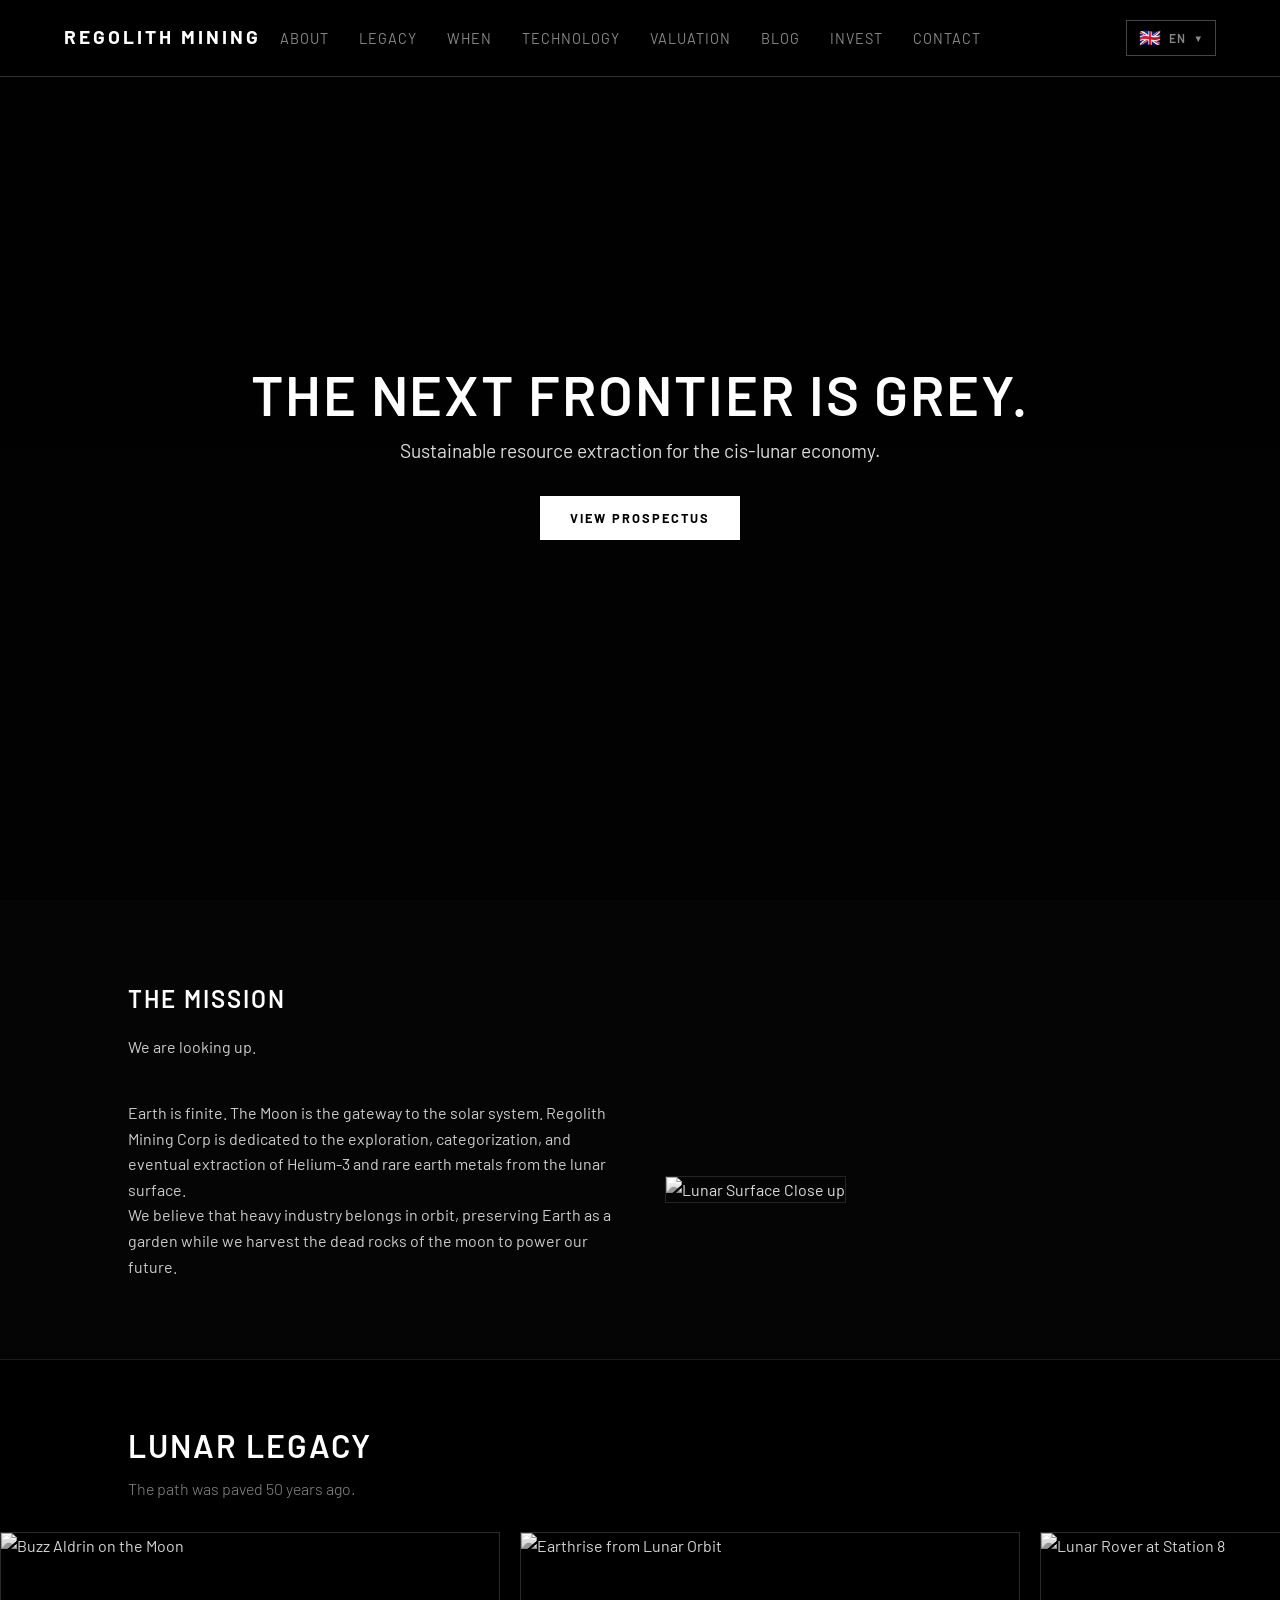
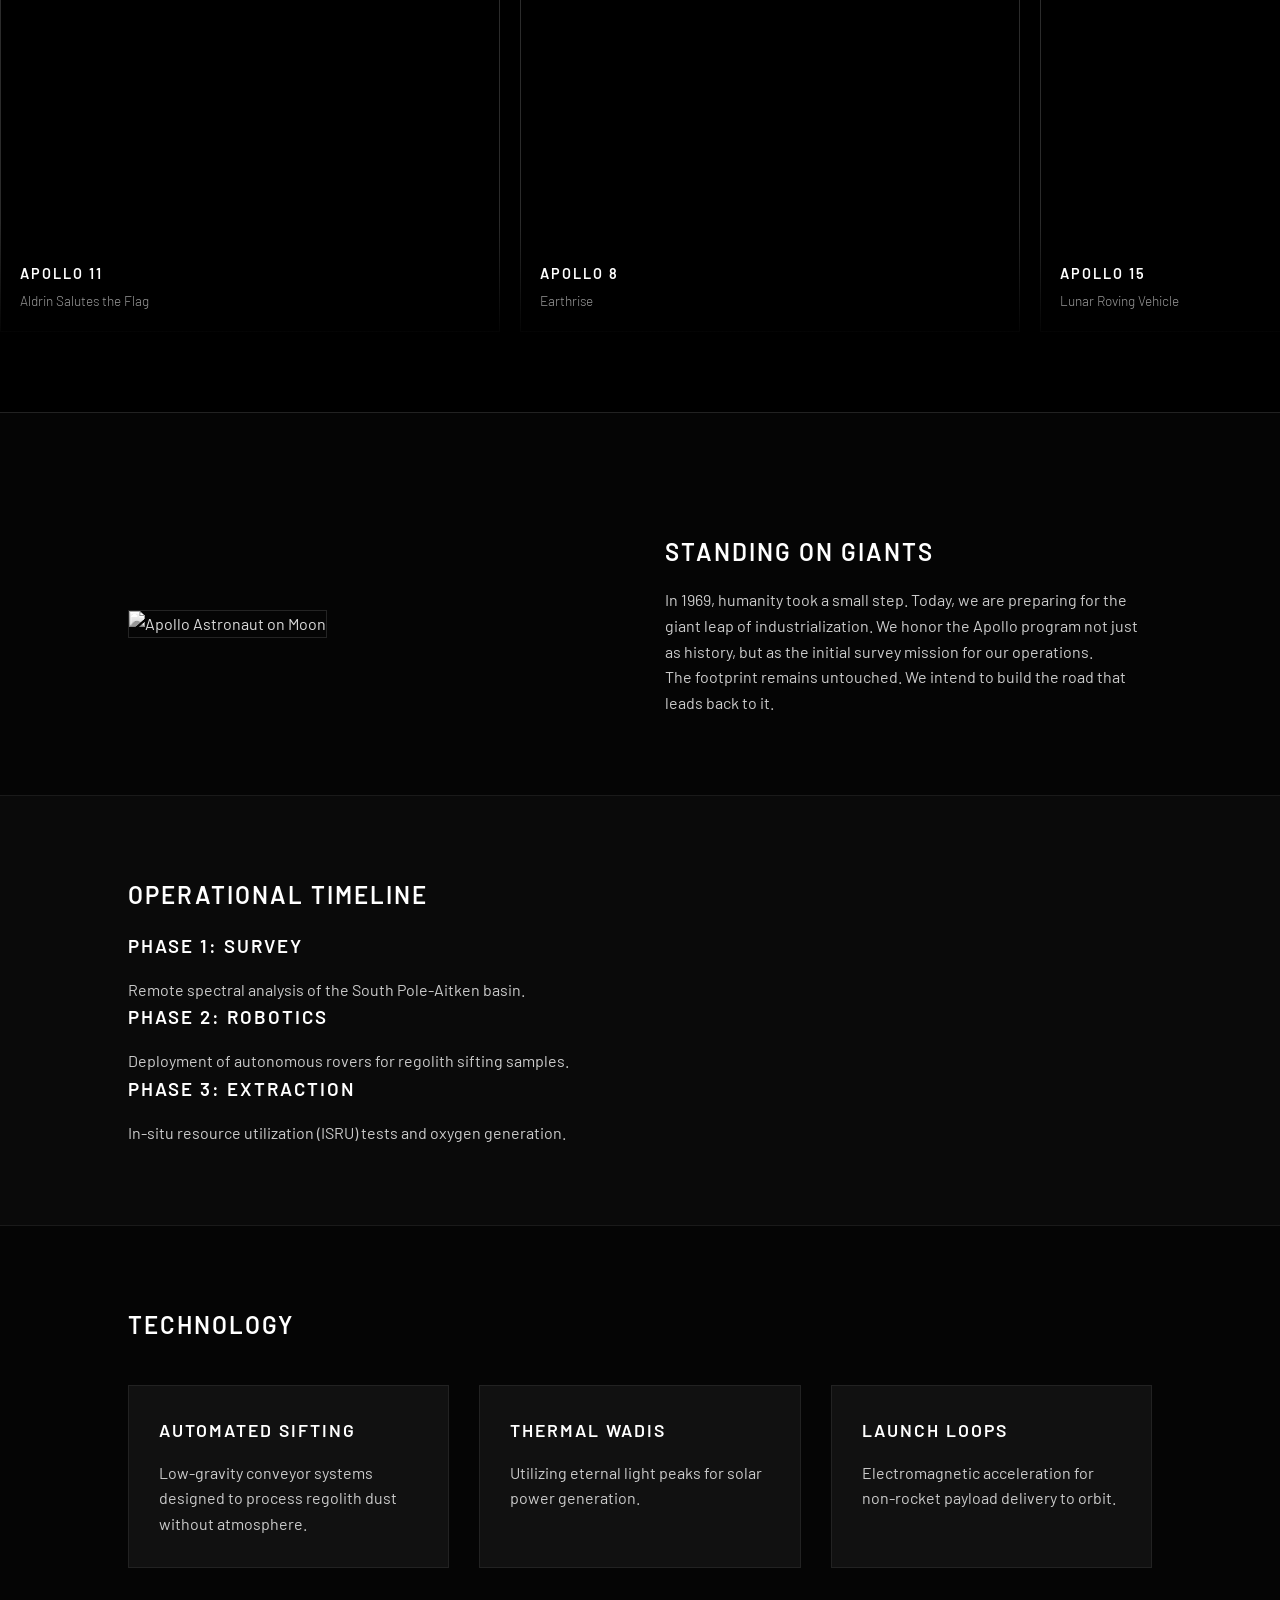
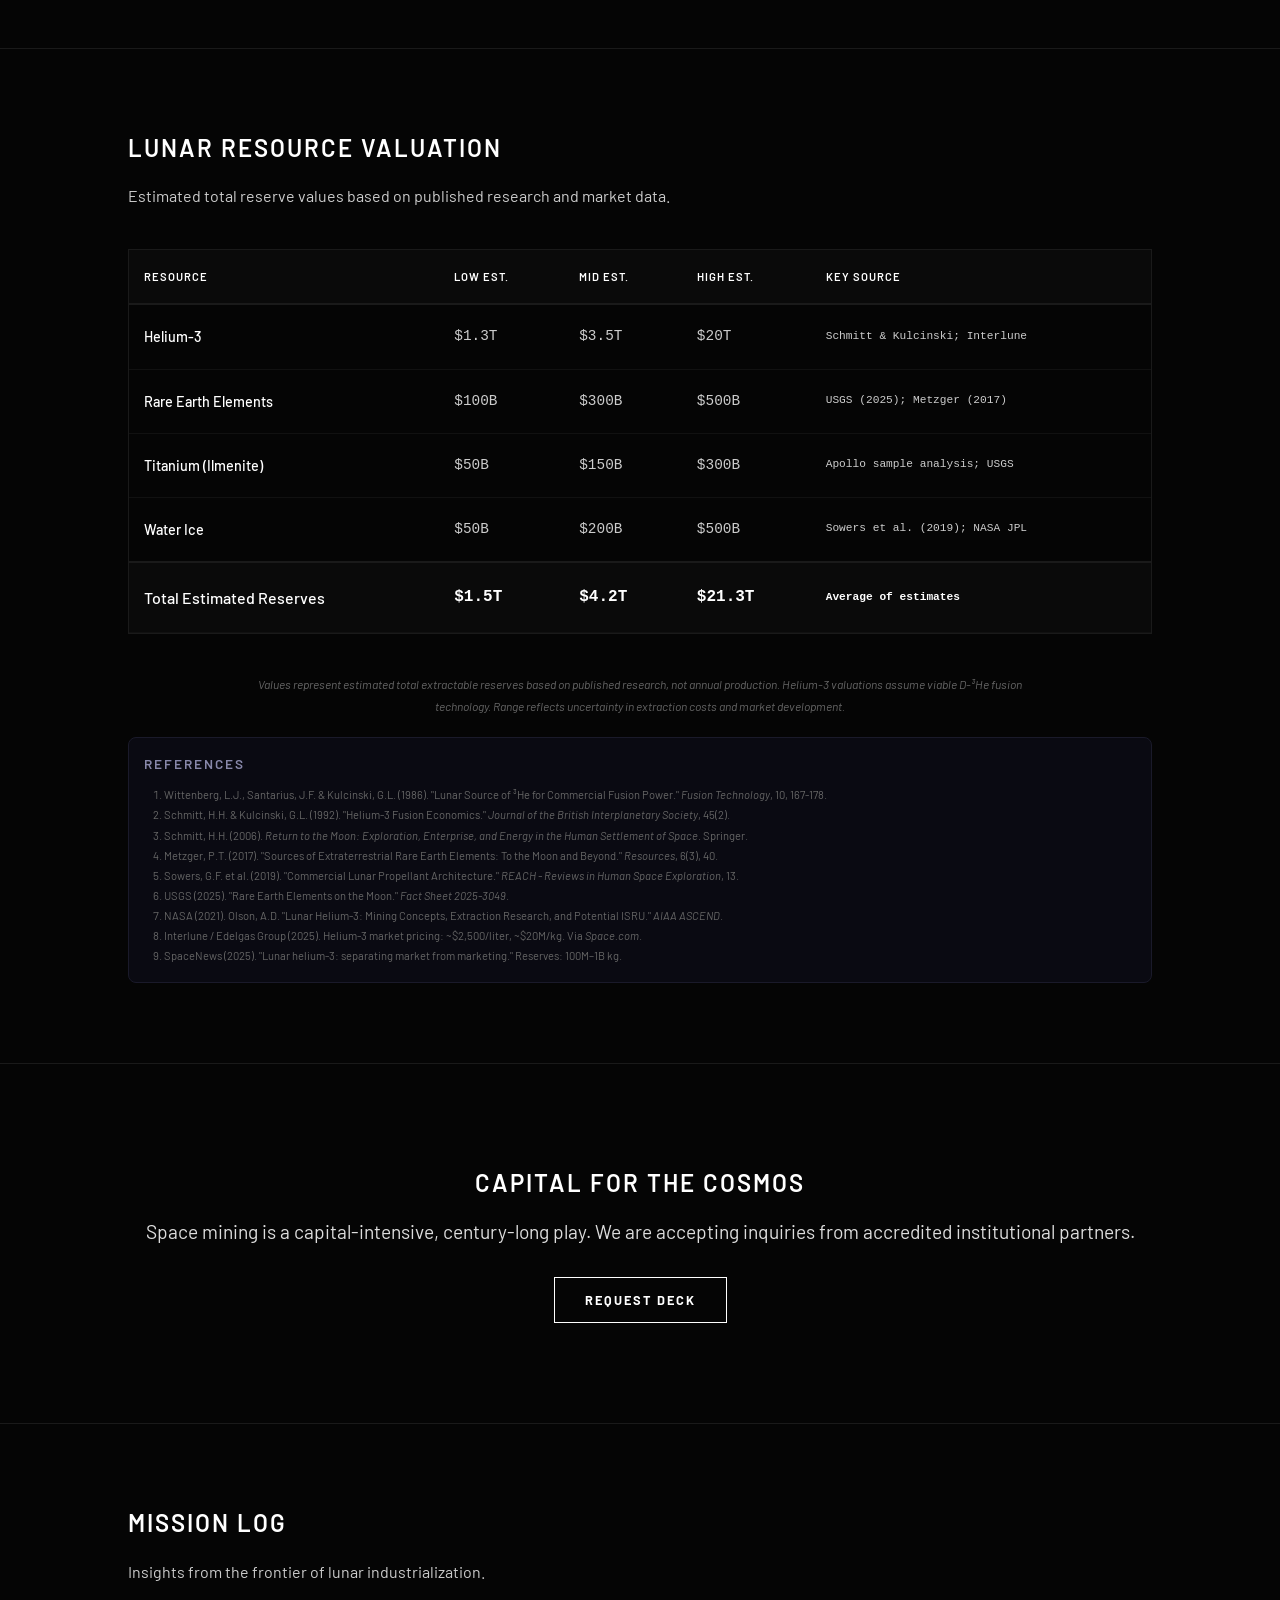
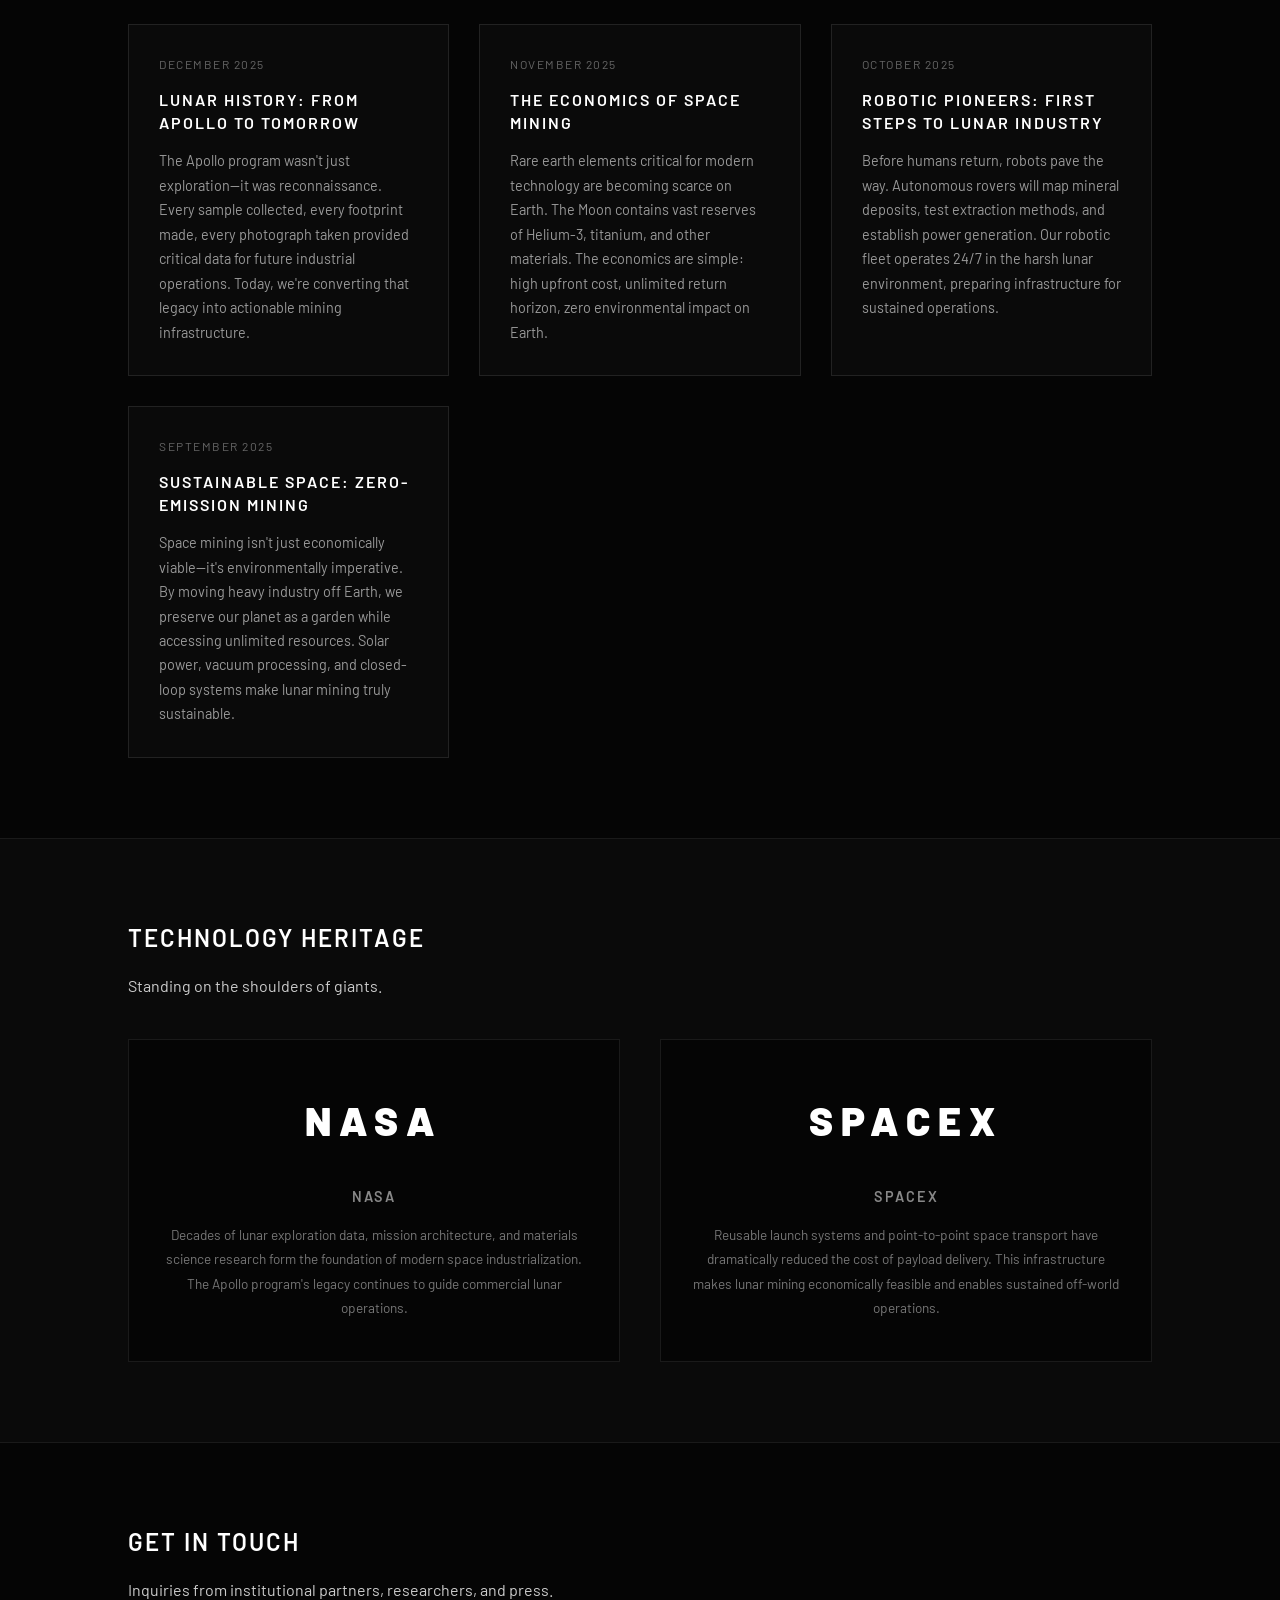
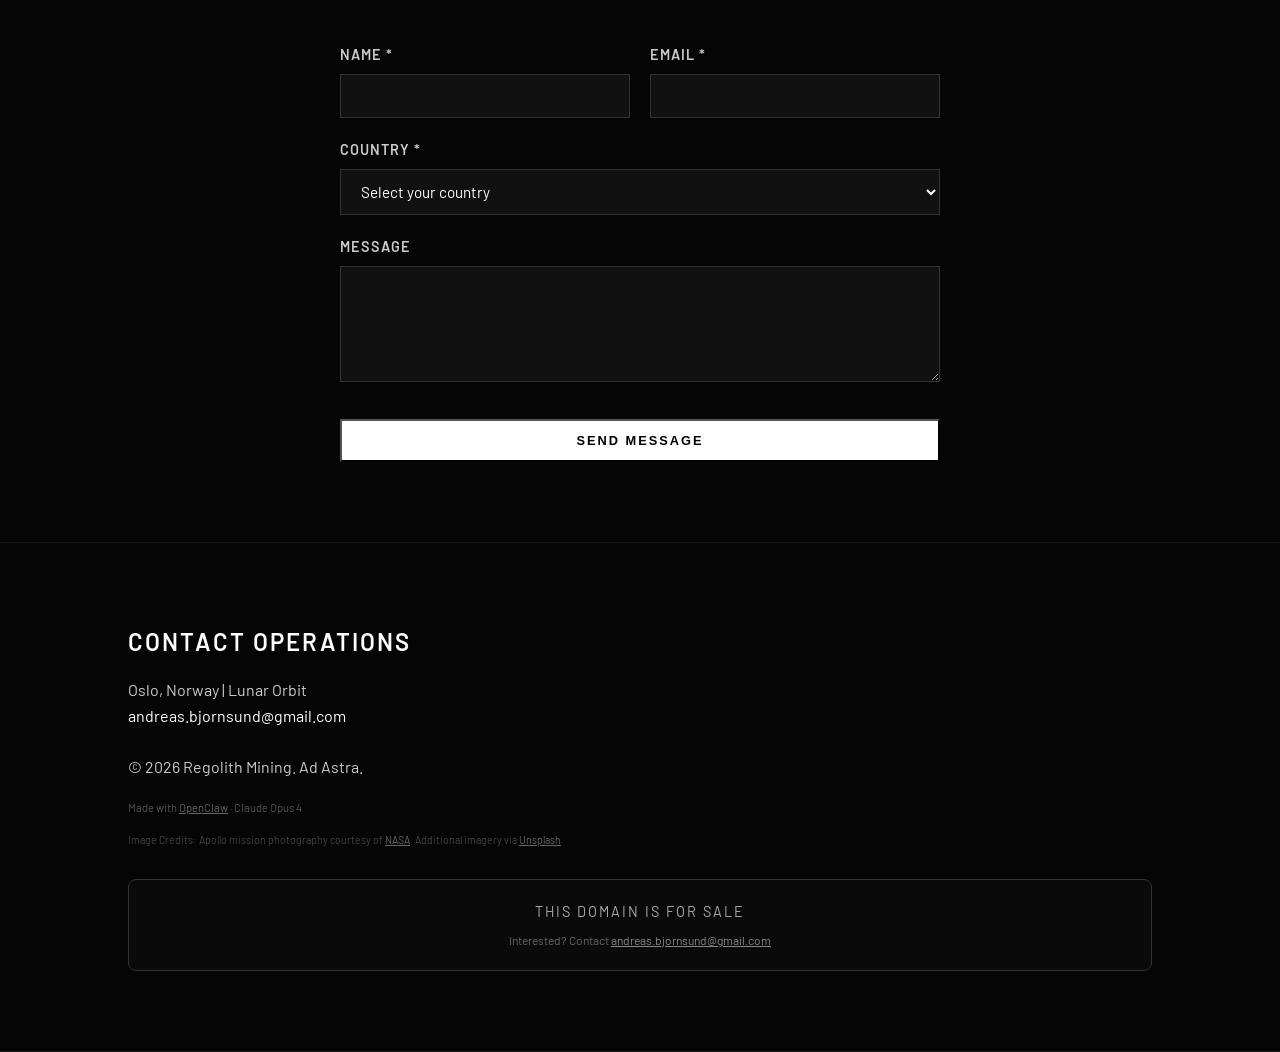
==== commit 02a550ee: "Replace valuation table with research-backed estimates and references - Low/Mid/High range instead o" ====
--- a/index.html
+++ b/index.html
@@ -414,74 +414,77 @@
 
     <section id="valuation" class="container">
         <h2 data-translate="valuation.title">Lunar Resource Valuation</h2>
-        <p class="lead" data-translate="valuation.subtitle">Estimated total market value of extractable lunar minerals and elements.</p>
+        <p class="lead" data-translate="valuation.subtitle">Estimated total reserve values based on published research and market data.</p>
 
         <div class="valuation-table-wrapper">
             <table class="valuation-table">
                 <thead>
                     <tr>
                         <th data-translate="valuation.table.resource">Resource</th>
-                        <th data-translate="valuation.table.2025">2025</th>
-                        <th data-translate="valuation.table.2035">2035</th>
-                        <th data-translate="valuation.table.2045">2045</th>
-                        <th data-translate="valuation.table.2055">2055</th>
-                        <th data-translate="valuation.table.2065">2065</th>
-                        <th data-translate="valuation.table.2075">2075</th>
+                        <th data-translate="valuation.table.low">Low Est.</th>
+                        <th data-translate="valuation.table.mid">Mid Est.</th>
+                        <th data-translate="valuation.table.high">High Est.</th>
+                        <th data-translate="valuation.table.source">Key Source</th>
                     </tr>
                 </thead>
                 <tbody>
                     <tr>
                         <td data-translate="valuation.table.helium3">Helium-3</td>
-                        <td>$2.2T</td>
-                        <td>$4.8T</td>
-                        <td>$10.5T</td>
-                        <td>$22.9T</td>
-                        <td>$50.1T</td>
-                        <td>$109.5T</td>
+                        <td>$1.3T</td>
+                        <td>$3.5T</td>
+                        <td>$20T</td>
+                        <td style="font-size:0.7rem" data-translate="valuation.table.he3source">Schmitt & Kulcinski; Interlune</td>
                     </tr>
                     <tr>
                         <td data-translate="valuation.table.ree">Rare Earth Elements</td>
-                        <td>$840B</td>
-                        <td>$1.9T</td>
-                        <td>$4.2T</td>
-                        <td>$9.5T</td>
-                        <td>$21.3T</td>
-                        <td>$47.9T</td>
+                        <td>$100B</td>
+                        <td>$300B</td>
+                        <td>$500B</td>
+                        <td style="font-size:0.7rem" data-translate="valuation.table.reesource">USGS (2025); Metzger (2017)</td>
                     </tr>
                     <tr>
-                        <td data-translate="valuation.table.titanium">Titanium</td>
-                        <td>$620B</td>
-                        <td>$1.2T</td>
-                        <td>$2.4T</td>
-                        <td>$4.7T</td>
-                        <td>$9.2T</td>
-                        <td>$18.0T</td>
+                        <td data-translate="valuation.table.titanium">Titanium (Ilmenite)</td>
+                        <td>$50B</td>
+                        <td>$150B</td>
+                        <td>$300B</td>
+                        <td style="font-size:0.7rem" data-translate="valuation.table.tisource">Apollo sample analysis; USGS</td>
                     </tr>
                     <tr>
                         <td data-translate="valuation.table.water">Water Ice</td>
-                        <td>$450B</td>
-                        <td>$890B</td>
-                        <td>$1.8T</td>
-                        <td>$3.5T</td>
-                        <td>$6.9T</td>
-                        <td>$13.6T</td>
+                        <td>$50B</td>
+                        <td>$200B</td>
+                        <td>$500B</td>
+                        <td style="font-size:0.7rem" data-translate="valuation.table.watersource">Sowers et al. (2019); NASA JPL</td>
                     </tr>
                     <tr class="total-row">
-                        <td data-translate="valuation.table.total">Total Estimated Value</td>
-                        <td>$4.1T</td>
-                        <td>$8.8T</td>
-                        <td>$18.9T</td>
-                        <td>$40.6T</td>
-                        <td>$87.5T</td>
-                        <td>$189.0T</td>
+                        <td data-translate="valuation.table.total">Total Estimated Reserves</td>
+                        <td>$1.5T</td>
+                        <td>$4.2T</td>
+                        <td>$21.3T</td>
+                        <td style="font-size:0.7rem" data-translate="valuation.table.totalsource">Average of estimates</td>
                     </tr>
                 </tbody>
             </table>
         </div>
 
         <p class="valuation-note" data-translate="valuation.note">
-            Projections based on terrestrial scarcity trends, increased industrial demand, and development of fusion energy technologies. Values represent total extractable reserves, not annual production.
+            Values represent estimated total extractable reserves based on published research, not annual production. Helium-3 valuations assume viable D-³He fusion technology. Range reflects uncertainty in extraction costs and market development. See references below.
         </p>
+
+        <div class="references" style="margin-top: 20px; padding: 15px; background: #0a0a12; border-radius: 8px; border: 1px solid #1a1a2a;">
+            <h3 style="font-size: 0.85rem; color: #8888aa; margin-bottom: 10px;" data-translate="valuation.refs.title">References</h3>
+            <ol style="font-size: 0.7rem; color: #666; line-height: 1.8; padding-left: 20px;">
+                <li>Wittenberg, L.J., Santarius, J.F. & Kulcinski, G.L. (1986). "Lunar Source of ³He for Commercial Fusion Power." <em>Fusion Technology</em>, 10, 167-178.</li>
+                <li>Schmitt, H.H. & Kulcinski, G.L. (1992). "Helium-3 Fusion Economics." <em>Journal of the British Interplanetary Society</em>, 45(2).</li>
+                <li>Schmitt, H.H. (2006). <em>Return to the Moon: Exploration, Enterprise, and Energy in the Human Settlement of Space</em>. Springer.</li>
+                <li>Metzger, P.T. (2017). "Sources of Extraterrestrial Rare Earth Elements: To the Moon and Beyond." <em>Resources</em>, 6(3), 40.</li>
+                <li>Sowers, G.F. et al. (2019). "Commercial Lunar Propellant Architecture." <em>REACH - Reviews in Human Space Exploration</em>, 13.</li>
+                <li>USGS (2025). "Rare Earth Elements on the Moon." <em>Fact Sheet 2025-3049</em>.</li>
+                <li>NASA (2021). Olson, A.D. "Lunar Helium-3: Mining Concepts, Extraction Research, and Potential ISRU." <em>AIAA ASCEND</em>.</li>
+                <li>Interlune / Edelgas Group (2025). Helium-3 market pricing: ~$2,500/liter, ~$20M/kg. Via <em>Space.com</em>.</li>
+                <li>SpaceNews (2025). "Lunar helium-3: separating market from marketing." Reserves: 100M–1B kg.</li>
+            </ol>
+        </div>
     </section>
 
     <section id="invest" class="hero-small">
@@ -772,22 +775,17 @@
         },
         valuation: {
             title: "Lunar Resource Valuation",
-            subtitle: "Estimated total market value of extractable lunar minerals and elements.",
+            subtitle: "Estimated total reserve values based on published research and market data.",
             table: {
-                resource: "Resource",
-                "2025": "2025",
-                "2035": "2035",
-                "2045": "2045",
-                "2055": "2055",
-                "2065": "2065",
-                "2075": "2075",
-                helium3: "Helium-3",
-                ree: "Rare Earth Elements",
-                titanium: "Titanium",
-                water: "Water Ice",
-                total: "Total Estimated Value"
-            },
-            note: "Projections based on terrestrial scarcity trends, increased industrial demand, and development of fusion energy technologies. Values represent total extractable reserves, not annual production."
+                resource: "Resource", low: "Low Est.", mid: "Mid Est.", high: "High Est.", source: "Key Source",
+                helium3: "Helium-3", ree: "Rare Earth Elements", titanium: "Titanium (Ilmenite)", water: "Water Ice",
+                total: "Total Estimated Reserves",
+                he3source: "Schmitt & Kulcinski; Interlune", reesource: "USGS (2025); Metzger (2017)",
+                tisource: "Apollo sample analysis; USGS", watersource: "Sowers et al. (2019); NASA JPL",
+                totalsource: "Average of estimates"
+            },
+            note: "Values represent estimated total extractable reserves based on published research, not annual production. Helium-3 valuations assume viable D-³He fusion technology. Range reflects uncertainty in extraction costs and market development.",
+            refs: { title: "References" }
         },
         invest: {
             title: "Capital for the Cosmos",
@@ -904,22 +902,17 @@
         },
         valuation: {
             title: "Verdivurdering av Måneressurser",
-            subtitle: "Estimert total markedsverdi av utvinnbare månemineraler og elementer.",
+            subtitle: "Estimert total reserveverdi basert på publisert forskning og markedsdata.",
             table: {
-                resource: "Ressurs",
-                "2025": "2025",
-                "2035": "2035",
-                "2045": "2045",
-                "2055": "2055",
-                "2065": "2065",
-                "2075": "2075",
-                helium3: "Helium-3",
-                ree: "Sjeldne Jordmetaller",
-                titanium: "Titan",
-                water: "Vannis",
-                total: "Total Estimert Verdi"
-            },
-            note: "Anslag basert på terrestrisk knapphets­trender, økt industriell etterspørsel og utvikling av fusjons­energi­teknologier. Verdiene representerer totale utvinnbare reserver, ikke årlig produksjon."
+                resource: "Ressurs", low: "Lavt est.", mid: "Middels est.", high: "Høyt est.", source: "Kilde",
+                helium3: "Helium-3", ree: "Sjeldne Jordmetaller", titanium: "Titan (Ilmenitt)", water: "Vannis",
+                total: "Totale Estimerte Reserver",
+                he3source: "Schmitt & Kulcinski; Interlune", reesource: "USGS (2025); Metzger (2017)",
+                tisource: "Apollo-prøveanalyse; USGS", watersource: "Sowers et al. (2019); NASA JPL",
+                totalsource: "Gjennomsnitt av estimater"
+            },
+            note: "Verdiene representerer estimerte totale utvinnbare reserver basert på publisert forskning, ikke årlig produksjon. Helium-3-verdier forutsetter levedyktig D-³He fusjonsteknologi. Spredningen reflekterer usikkerhet i utvinningskostnader og markedsutvikling.",
+            refs: { title: "Referanser" }
         },
         invest: {
             title: "Kapital for Kosmos",
@@ -1036,20 +1029,14 @@
         },
         valuation: {
             title: "Bewertung der Mondressourcen",
-            subtitle: "Geschätzter Gesamtmarktwert abbaubarer lunarer Mineralien und Elemente.",
+            subtitle: "Geschätzter Gesamtreservewert basierend auf veröffentlichter Forschung und Marktdaten.",
             table: {
-                resource: "Ressource",
-                "2025": "2025",
-                "2035": "2035",
-                "2045": "2045",
-                "2055": "2055",
-                "2065": "2065",
-                "2075": "2075",
-                helium3: "Helium-3",
-                ree: "Seltene Erden",
-                titanium: "Titan",
-                water: "Wassereis",
-                total: "Geschätzter Gesamtwert"
+                resource: "Ressource", low: "Niedrig", mid: "Mittel", high: "Hoch", source: "Quelle",
+                helium3: "Helium-3", ree: "Seltene Erden", titanium: "Titan (Ilmenit)", water: "Wassereis",
+                total: "Geschätzte Gesamtreserven",
+                he3source: "Schmitt & Kulcinski; Interlune", reesource: "USGS (2025); Metzger (2017)",
+                tisource: "Apollo-Probenanalyse; USGS", watersource: "Sowers et al. (2019); NASA JPL",
+                totalsource: "Durchschnitt der Schätzungen"
             },
             note: "Prognosen basieren auf terrestrischen Knappheitstrends, gesteigerter industrieller Nachfrage und der Entwicklung von Fusionsenergie­technologien. Werte repräsentieren abbaubare Gesamtreserven, nicht die jährliche Produktion."
         },
@@ -1168,20 +1155,14 @@
         },
         valuation: {
             title: "Värdering av Månresurser",
-            subtitle: "Uppskattat totalt marknadsvärde för utvinningsbara månmineraler och element.",
+            subtitle: "Uppskattat totalt reservvärde baserat på publicerad forskning och marknadsdata.",
             table: {
-                resource: "Resurs",
-                "2025": "2025",
-                "2035": "2035",
-                "2045": "2045",
-                "2055": "2055",
-                "2065": "2065",
-                "2075": "2075",
-                helium3: "Helium-3",
-                ree: "Sällsynta Jordartsmetaller",
-                titanium: "Titan",
-                water: "Vattenis",
-                total: "Totalt Uppskattat Värde"
+                resource: "Resurs", low: "Lågt est.", mid: "Medel est.", high: "Högt est.", source: "Källa",
+                helium3: "Helium-3", ree: "Sällsynta Jordartsmetaller", titanium: "Titan (Ilmenit)", water: "Vattenis",
+                total: "Totala Uppskattade Reserver",
+                he3source: "Schmitt & Kulcinski; Interlune", reesource: "USGS (2025); Metzger (2017)",
+                tisource: "Apollo-provanalys; USGS", watersource: "Sowers et al. (2019); NASA JPL",
+                totalsource: "Genomsnitt av uppskattningar"
             },
             note: "Prognoser baserade på terrestrisk briststrender, ökad industriell efterfrågan och utveckling av fusionsenergi­teknologier. Värdena representerar totala utvinningsbara reserver, inte årlig produktion."
         },
@@ -1300,20 +1281,14 @@
         },
         valuation: {
             title: "Waardering van Maanbronnen",
-            subtitle: "Geschatte totale marktwaarde van winbare maanmineralen en elementen.",
+            subtitle: "Geschatte totale reservewaarde gebaseerd op gepubliceerd onderzoek en marktgegevens.",
             table: {
-                resource: "Hulpbron",
-                "2025": "2025",
-                "2035": "2035",
-                "2045": "2045",
-                "2055": "2055",
-                "2065": "2065",
-                "2075": "2075",
-                helium3: "Helium-3",
-                ree: "Zeldzame Aardmetalen",
-                titanium: "Titanium",
-                water: "Waterijs",
-                total: "Totale Geschatte Waarde"
+                resource: "Hulpbron", low: "Laag", mid: "Midden", high: "Hoog", source: "Bron",
+                helium3: "Helium-3", ree: "Zeldzame Aardmetalen", titanium: "Titanium (Ilmeniet)", water: "Waterijs",
+                total: "Totale Geschatte Reserves",
+                he3source: "Schmitt & Kulcinski; Interlune", reesource: "USGS (2025); Metzger (2017)",
+                tisource: "Apollo-monsteranalyse; USGS", watersource: "Sowers et al. (2019); NASA JPL",
+                totalsource: "Gemiddelde van schattingen"
             },
             note: "Prognoses gebaseerd op terrestrische schaarstettrends, toegenomen industriële vraag en ontwikkeling van fusie-energie­technologieën. Waarden vertegenwoordigen totale winbare reserves, niet jaarlijkse productie."
         },
@@ -1432,22 +1407,17 @@
         },
         valuation: {
             title: "月面資源評価",
-            subtitle: "採掘可能な月面鉱物・元素の推定市場価値総額。",
+            subtitle: "公開された研究と市場データに基づく推定総埋蔵量価値。",
             table: {
-                resource: "資源",
-                "2025": "2025",
-                "2035": "2035",
-                "2045": "2045",
-                "2055": "2055",
-                "2065": "2065",
-                "2075": "2075",
-                helium3: "ヘリウム3",
-                ree: "希土類元素",
-                titanium: "チタン",
-                water: "水氷",
-                total: "推定総価値"
-            },
-            note: "地上での希少性トレンド、産業需要の増大、核融合エネルギー技術の発展に基づく予測。数値は年間生産量ではなく、採掘可能な総埋蔵量を表す。"
+                resource: "資源", low: "低推定", mid: "中推定", high: "高推定", source: "主要出典",
+                helium3: "ヘリウム3", ree: "希土類元素", titanium: "チタン（イルメナイト）", water: "水氷",
+                total: "推定総埋蔵量",
+                he3source: "Schmitt & Kulcinski; Interlune", reesource: "USGS (2025); Metzger (2017)",
+                tisource: "アポロサンプル分析; USGS", watersource: "Sowers et al. (2019); NASA JPL",
+                totalsource: "推定値の平均"
+            },
+            note: "数値は年間生産量ではなく、公開された研究に基づく採掘可能な推定総埋蔵量を表す。ヘリウム3の評価は実用的なD-³He核融合技術を前提とする。",
+            refs: { title: "参考文献" }
         },
         invest: {
             title: "宇宙のための資本",
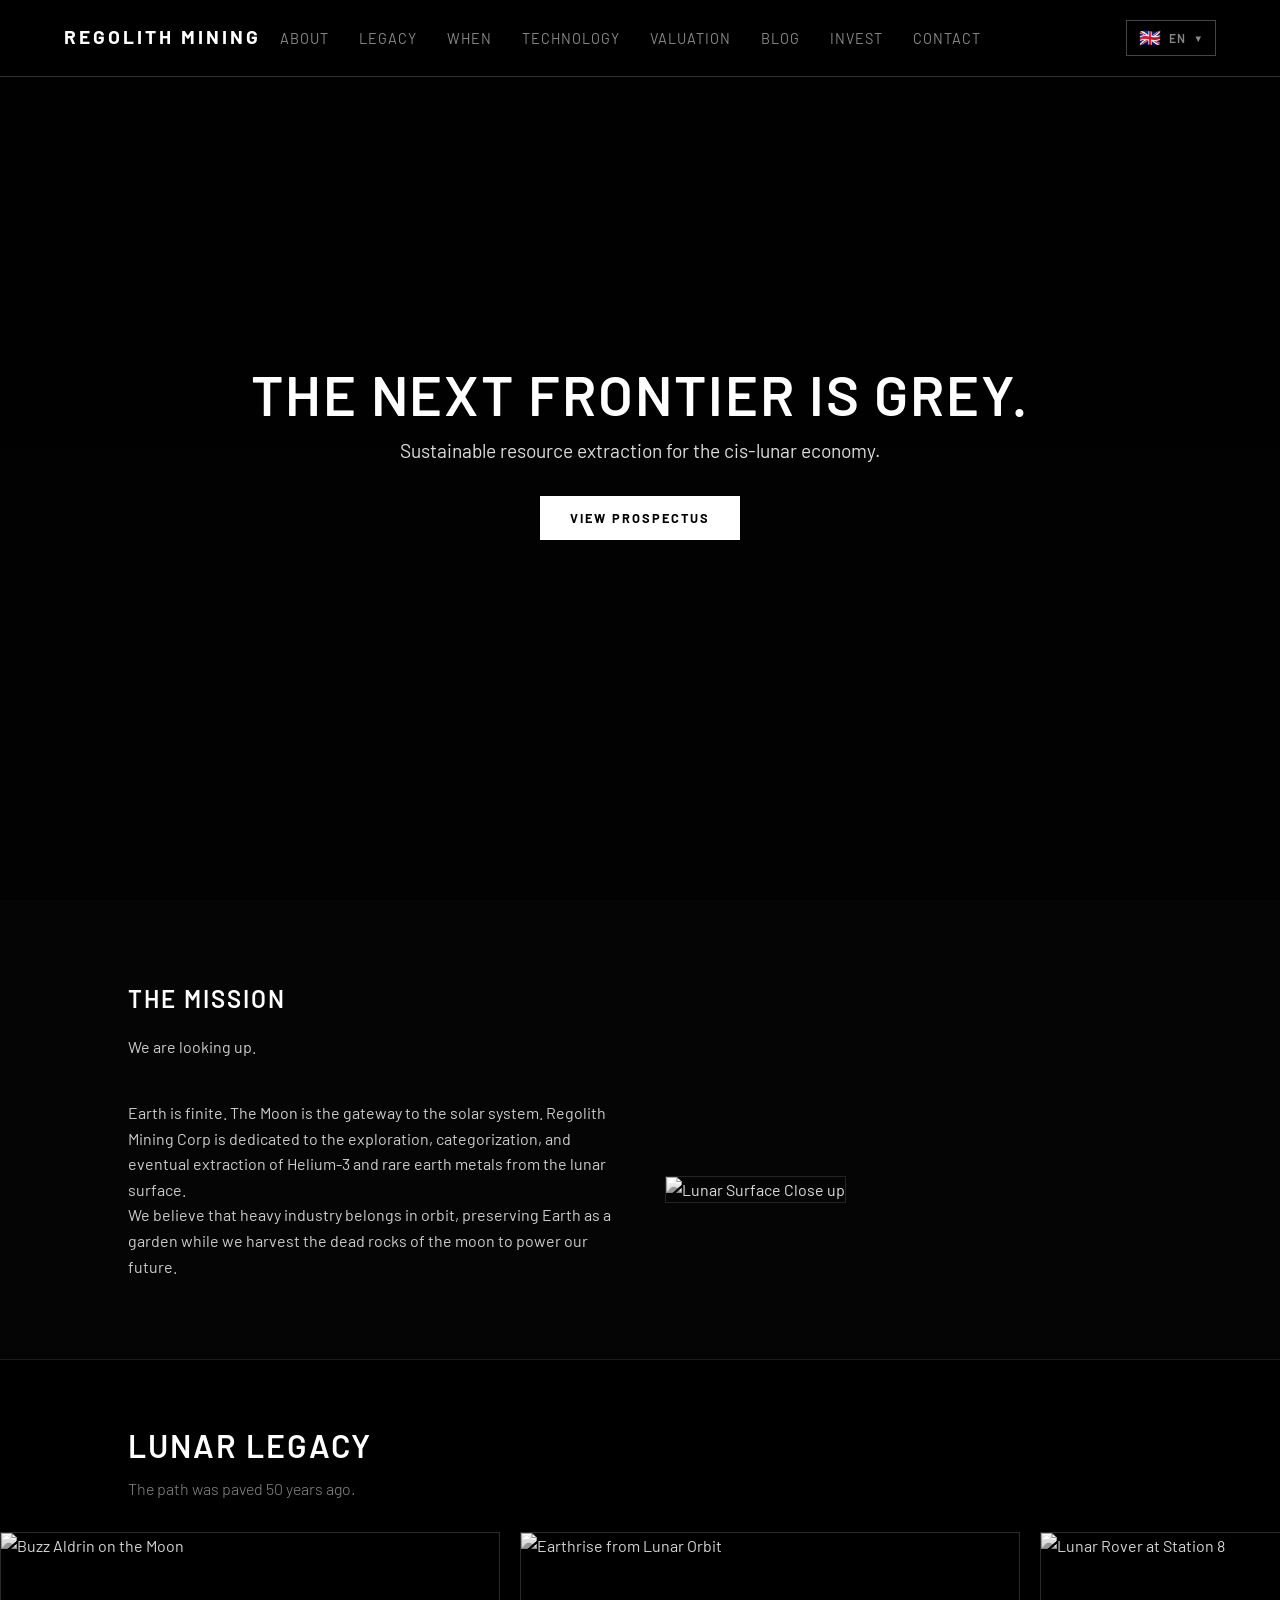
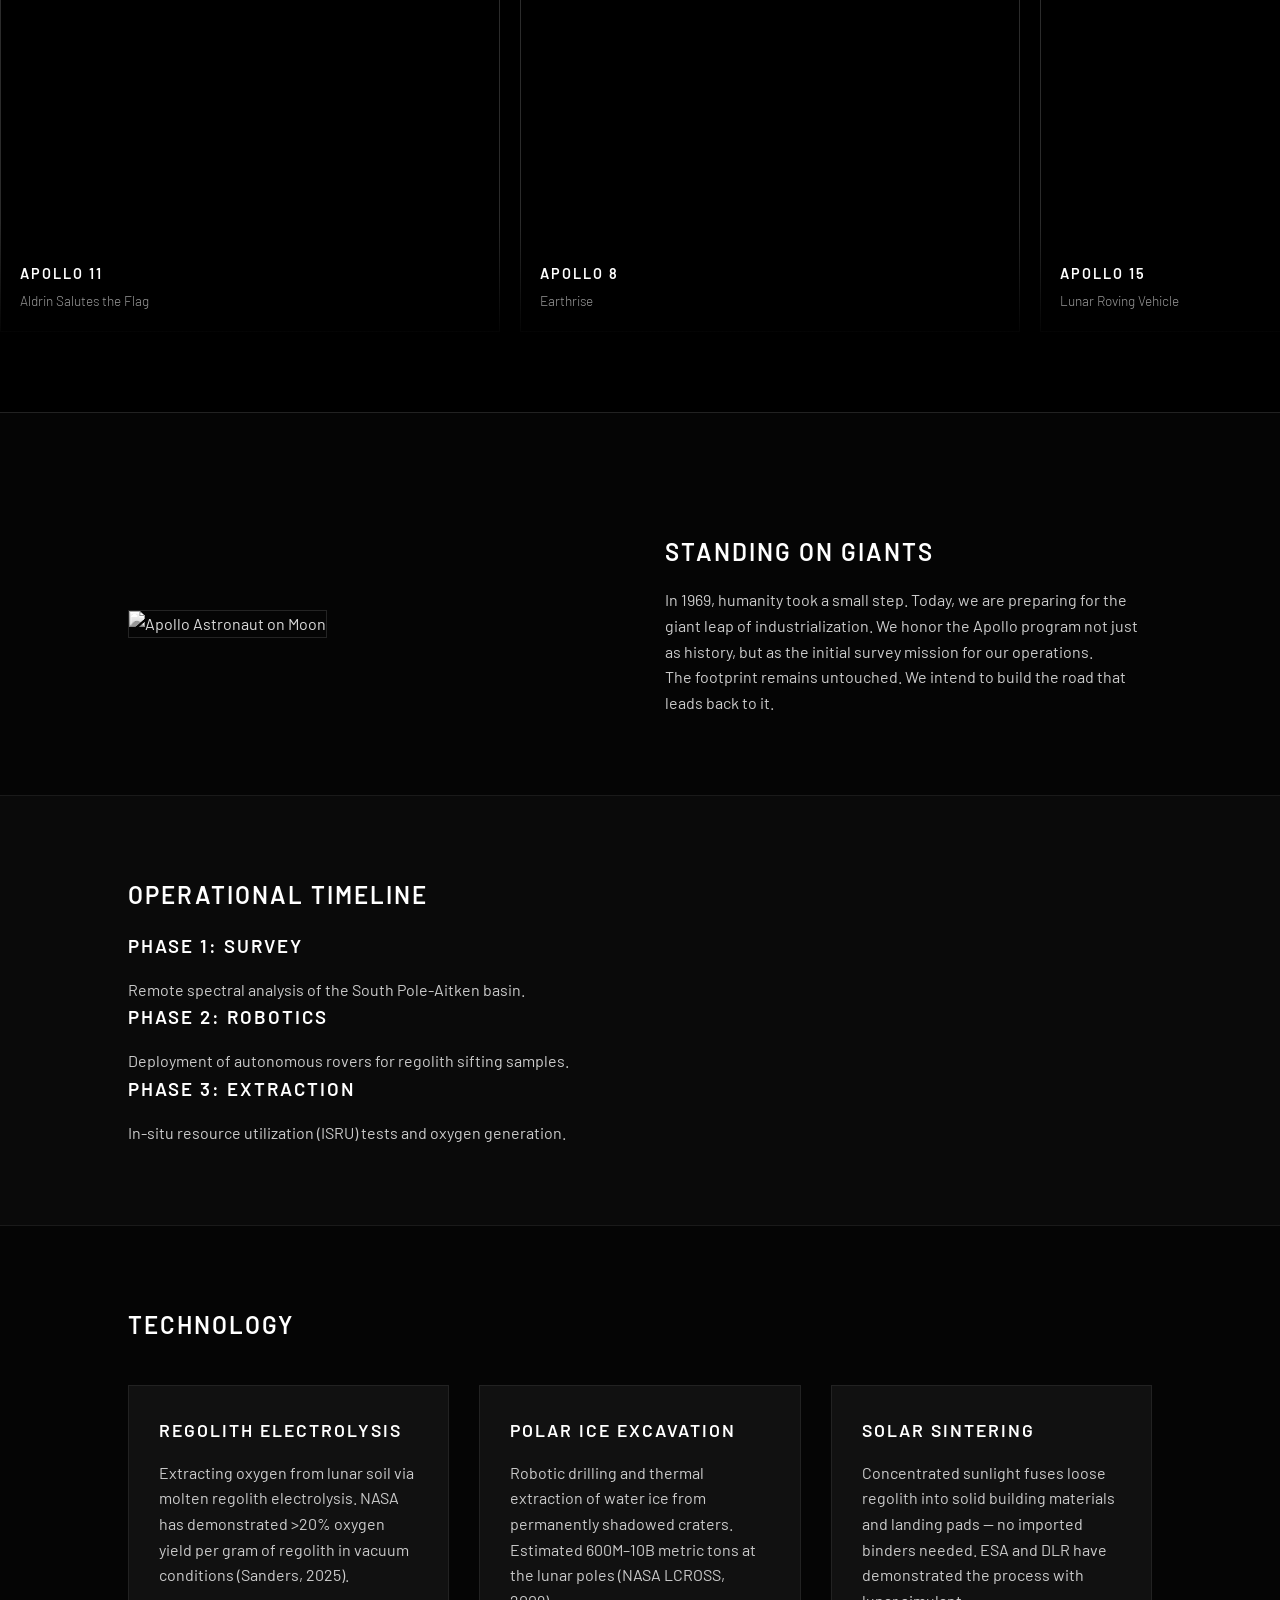
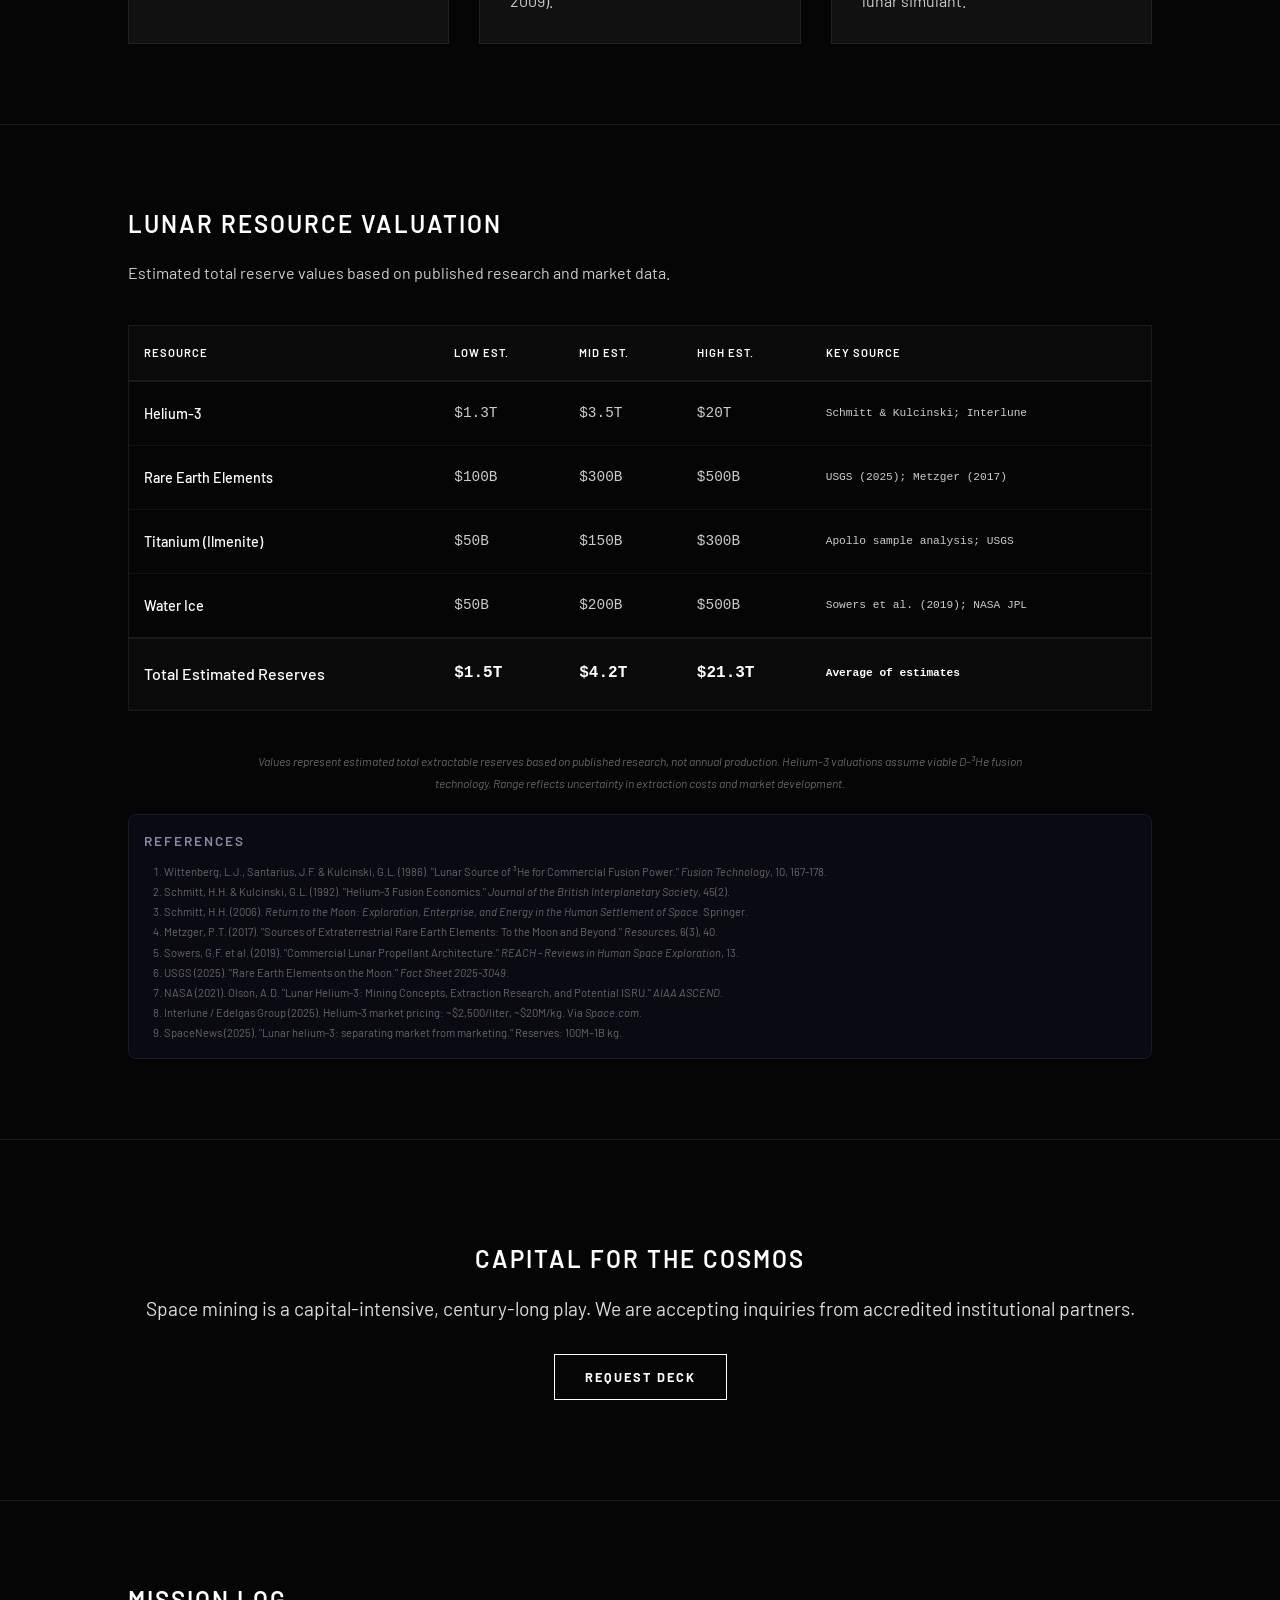
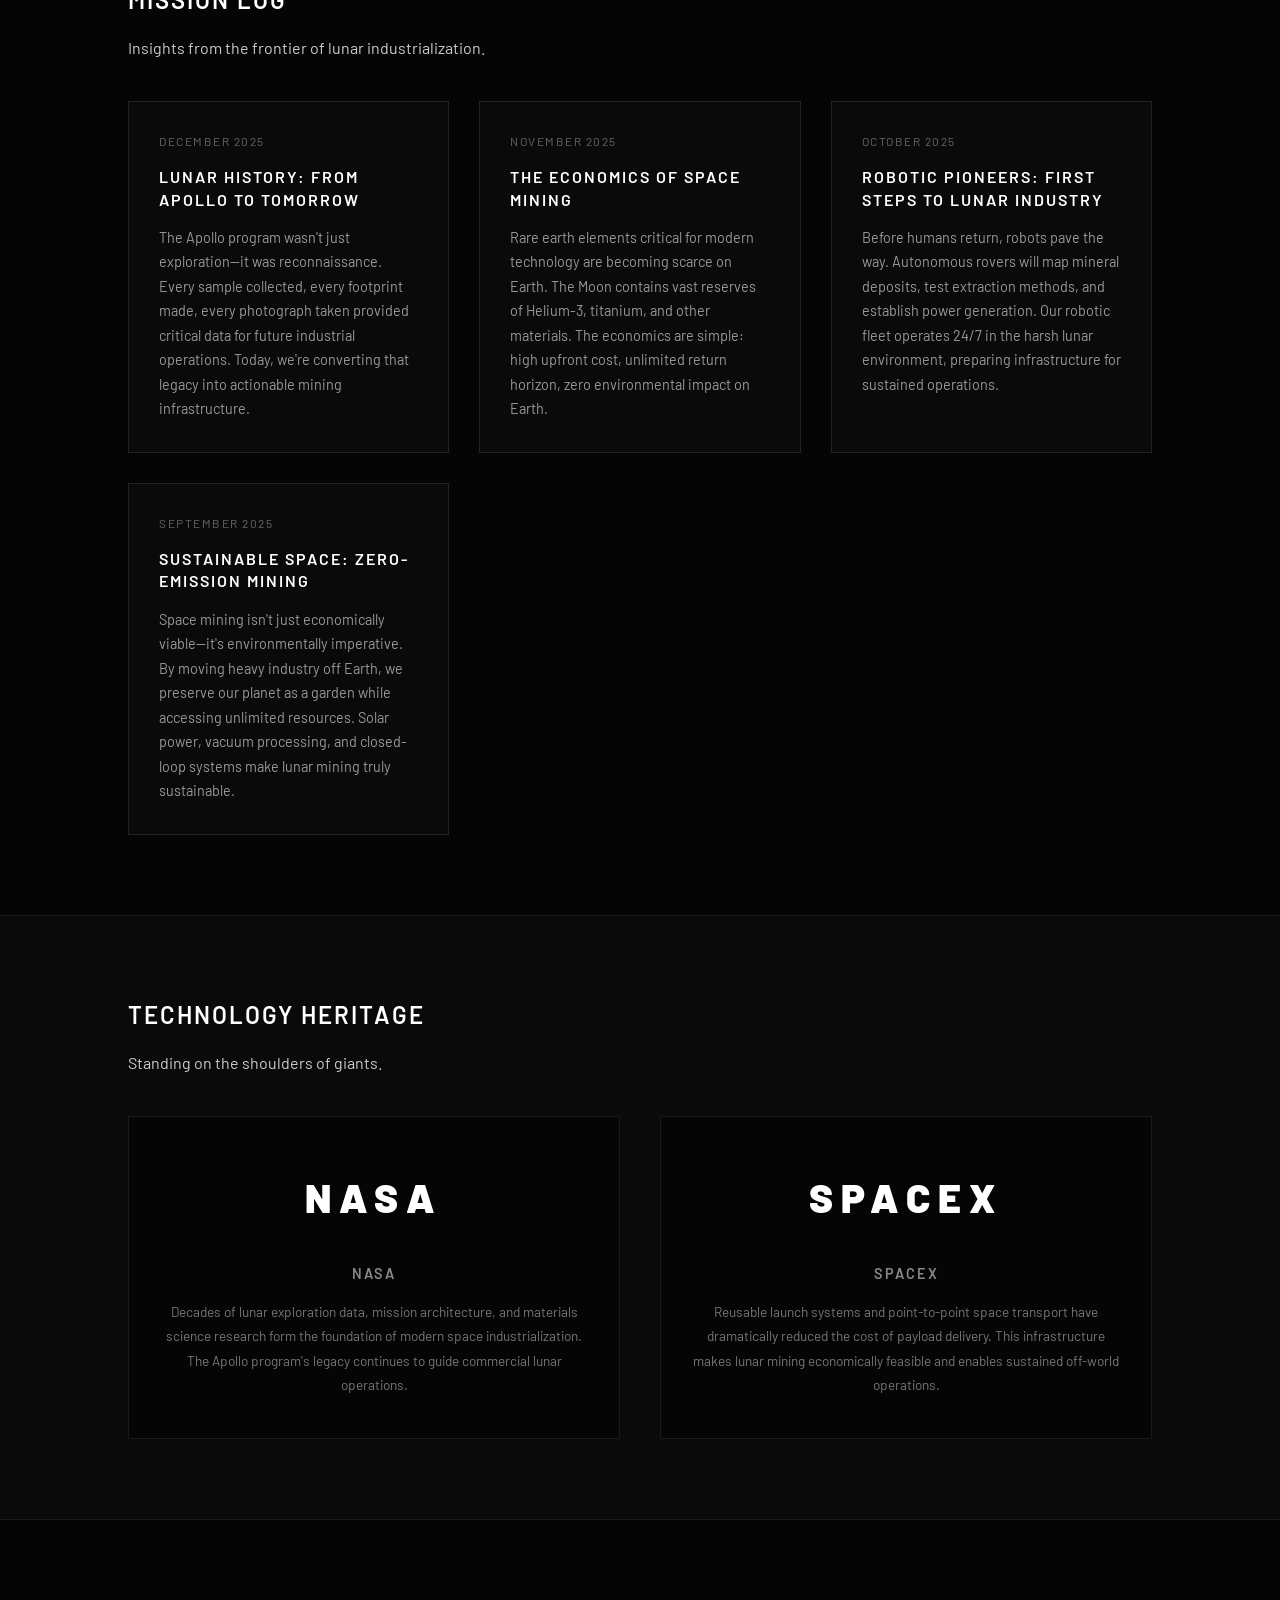
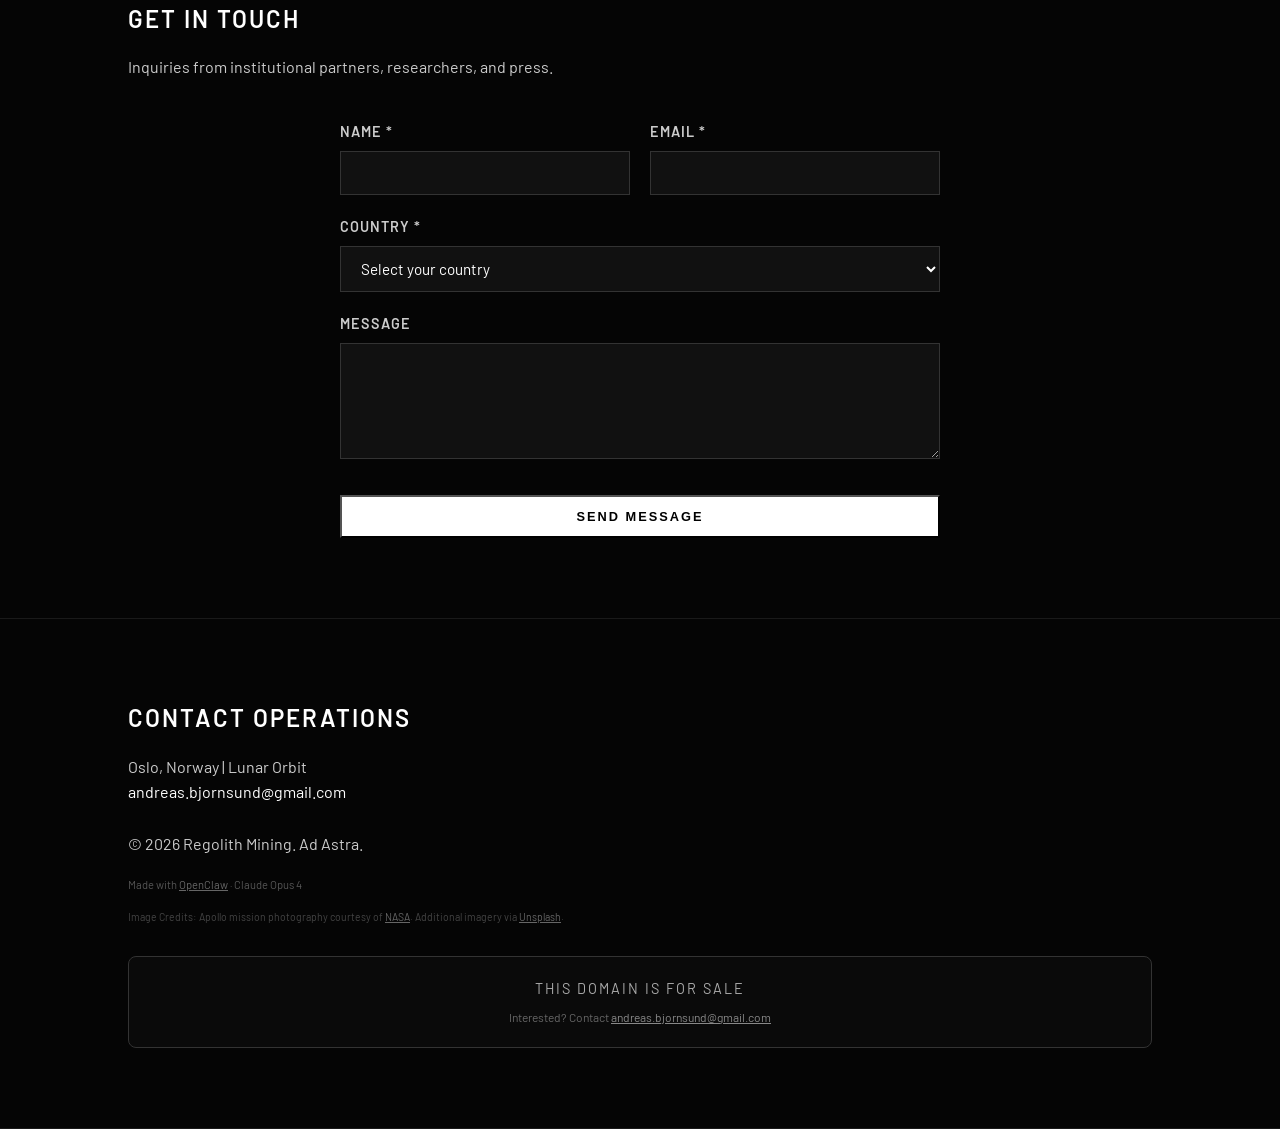
==== commit dc6ef134: "Replace tech section with proven technologies - Regolith Electrolysis: NASA-demonstrated oxygen extr" ====
--- a/index.html
+++ b/index.html
@@ -398,16 +398,16 @@
         <h2 data-translate="tech.title">Technology</h2>
         <div class="grid-3">
             <div class="card">
-                <h3 data-translate="tech.card1.title">Automated Sifting</h3>
-                <p data-translate="tech.card1.desc">Low-gravity conveyor systems designed to process regolith dust without atmosphere.</p>
+                <h3 data-translate="tech.card1.title">Regolith Electrolysis</h3>
+                <p data-translate="tech.card1.desc">Extracting oxygen from lunar soil via molten regolith electrolysis. NASA has demonstrated &gt;20% oxygen yield per gram of regolith in vacuum conditions (Sanders, 2025).</p>
             </div>
             <div class="card">
-                <h3 data-translate="tech.card2.title">Thermal Wadis</h3>
-                <p data-translate="tech.card2.desc">Utilizing eternal light peaks for solar power generation.</p>
+                <h3 data-translate="tech.card2.title">Polar Ice Excavation</h3>
+                <p data-translate="tech.card2.desc">Robotic drilling and thermal extraction of water ice from permanently shadowed craters. Estimated 600M–10B metric tons at the lunar poles (NASA LCROSS, 2009).</p>
             </div>
             <div class="card">
-                <h3 data-translate="tech.card3.title">Launch Loops</h3>
-                <p data-translate="tech.card3.desc">Electromagnetic acceleration for non-rocket payload delivery to orbit.</p>
+                <h3 data-translate="tech.card3.title">Solar Sintering</h3>
+                <p data-translate="tech.card3.desc">Concentrated sunlight fuses loose regolith into solid building materials and landing pads — no imported binders needed. ESA and DLR have demonstrated the process with lunar simulant.</p>
             </div>
         </div>
     </section>
@@ -761,16 +761,16 @@
         tech: {
             title: "Technology",
             card1: {
-                title: "Automated Sifting",
-                desc: "Low-gravity conveyor systems designed to process regolith dust without atmosphere."
+                title: "Regolith Electrolysis",
+                desc: "Extracting oxygen from lunar soil via molten regolith electrolysis. NASA has demonstrated >20% oxygen yield per gram of regolith in vacuum conditions (Sanders, 2025)."
             },
             card2: {
-                title: "Thermal Wadis",
-                desc: "Utilizing eternal light peaks for solar power generation."
+                title: "Polar Ice Excavation",
+                desc: "Robotic drilling and thermal extraction of water ice from permanently shadowed craters. Estimated 600M–10B metric tons at the lunar poles (NASA LCROSS, 2009)."
             },
             card3: {
-                title: "Launch Loops",
-                desc: "Electromagnetic acceleration for non-rocket payload delivery to orbit."
+                title: "Solar Sintering",
+                desc: "Concentrated sunlight fuses loose regolith into solid building materials and landing pads — no imported binders needed. ESA and DLR have demonstrated the process with lunar simulant."
             }
         },
         valuation: {
@@ -888,16 +888,16 @@
         tech: {
             title: "Teknologi",
             card1: {
-                title: "Automatisert Sikting",
-                desc: "Lav-gravitasjonsbånd designet for å prosessere regolittstøv uten atmosfære."
+                title: "Regolitt-elektrolyse",
+                desc: "Utvinning av oksygen fra månejord via smeltet regolitt-elektrolyse. NASA har demonstrert >20 % oksygenutbytte per gram regolitt under vakuumforhold (Sanders, 2025)."
             },
             card2: {
-                title: "Termiske Wadier",
-                desc: "Utnyttelse av evige lystopper for solkraftproduksjon."
+                title: "Polar isutvinning",
+                desc: "Robotboring og termisk utvinning av vannis fra permanent skyggefulle kratere. Estimert 600M–10 mrd. metriske tonn ved månens poler (NASA LCROSS, 2009)."
             },
             card3: {
-                title: "Oppskytningsløkker",
-                desc: "Elektromagnetisk akselerasjon for ikke-rakett nyttelastlevering til bane."
+                title: "Solsintring",
+                desc: "Konsentrert sollys smelter løs regolitt til solide byggematerialer og landingsplattformer — ingen importerte bindemidler nødvendig. ESA og DLR har demonstrert prosessen med månesimulant."
             }
         },
         valuation: {
@@ -1015,16 +1015,16 @@
         tech: {
             title: "Technologie",
             card1: {
-                title: "Automatisiertes Sieben",
-                desc: "Niedriggravitations-Fördersysteme für die Verarbeitung von Regolithstaub ohne Atmosphäre."
+                title: "Regolith-Elektrolyse",
+                desc: "Sauerstoffgewinnung aus Mondboden durch Schmelz-Regolith-Elektrolyse. NASA hat >20 % Sauerstoffausbeute pro Gramm Regolith unter Vakuumbedingungen nachgewiesen (Sanders, 2025)."
             },
             card2: {
-                title: "Thermale Wadis",
-                desc: "Nutzung ewiger Lichtgipfel zur Solarstromerzeugung."
+                title: "Polare Eisgewinnung",
+                desc: "Roboterbohrung und thermische Extraktion von Wassereis aus dauerhaft beschatteten Kratern. Geschätzte 600M–10 Mrd. Tonnen an den Mondpolen (NASA LCROSS, 2009)."
             },
             card3: {
-                title: "Startschleifen",
-                desc: "Elektromagnetische Beschleunigung für nicht-raketenbetriebene Nutzlastlieferung in den Orbit."
+                title: "Solarsinterung",
+                desc: "Konzentriertes Sonnenlicht verschmilzt losen Regolith zu festen Baumaterialien und Landeplätzen — keine importierten Bindemittel nötig. ESA und DLR haben den Prozess mit Mondsimulat demonstriert."
             }
         },
         valuation: {
@@ -1141,16 +1141,16 @@
         tech: {
             title: "Teknologi",
             card1: {
-                title: "Automatiserad Siktning",
-                desc: "Låggravitationstransportband designade för att bearbeta regolitdamm utan atmosfär."
+                title: "Regolitelektrolys",
+                desc: "Utvinning av syre från månjord genom smält regolitelektrolys. NASA har visat >20 % syreutbyte per gram regolit under vakuumförhållanden (Sanders, 2025)."
             },
             card2: {
-                title: "Termiska Wadis",
-                desc: "Utnyttjande av eviga ljustoppar för solkraftsproduktion."
+                title: "Polar isutvinning",
+                desc: "Robotborrning och termisk utvinning av vattenis från permanent skuggade kratrar. Uppskattningsvis 600M–10 miljarder ton vid månens poler (NASA LCROSS, 2009)."
             },
             card3: {
-                title: "Uppskjutningsloopar",
-                desc: "Elektromagnetisk acceleration för icke-raket nyttolastleverans till omloppsbana."
+                title: "Solsintring",
+                desc: "Koncentrerat solljus smälter ihop lös regolit till solida byggmaterial och landningsplattor — inga importerade bindemedel behövs. ESA och DLR har demonstrerat processen med månsimulant."
             }
         },
         valuation: {
@@ -1267,16 +1267,16 @@
         tech: {
             title: "Technologie",
             card1: {
-                title: "Geautomatiseerd Zeven",
-                desc: "Lage-zwaartekracht transportsystemen ontworpen voor het verwerken van regoliet­stof zonder atmosfeer."
+                title: "Regoliet-elektrolyse",
+                desc: "Zuurstofwinning uit maanbodem via gesmolten regoliet-elektrolyse. NASA heeft >20% zuurstofopbrengst per gram regoliet aangetoond onder vacuümcondities (Sanders, 2025)."
             },
             card2: {
-                title: "Thermische Wadis",
-                desc: "Benutten van eeuwig licht pieken voor zonne-energie­productie."
+                title: "Polaire ijswinning",
+                desc: "Robotboringen en thermische extractie van waterijs uit permanent beschaduwde kraters. Geschat 600M–10 miljard ton bij de maanpolen (NASA LCROSS, 2009)."
             },
             card3: {
-                title: "Lanceerlussen",
-                desc: "Elektromagnetische versnelling voor niet-raket nuttige­lastlevering naar een baan."
+                title: "Zonnesintring",
+                desc: "Geconcentreerd zonlicht smelt los regoliet samen tot solide bouwmaterialen en landingsplatformen — geen geïmporteerde bindmiddelen nodig. ESA en DLR hebben het proces gedemonstreerd met maansimulerend materiaal."
             }
         },
         valuation: {
@@ -1393,16 +1393,16 @@
         tech: {
             title: "技術",
             card1: {
-                title: "自動篩い分け",
-                desc: "大気のない環境でレゴリスダストを処理するために設計された低重力コンベアシステム。"
+                title: "レゴリス電気分解",
+                desc: "溶融レゴリス電気分解による月面土壌からの酸素抽出。NASAは真空条件下でレゴリス1グラムあたり20%以上の酸素収率を実証済み（Sanders, 2025）。"
             },
             card2: {
-                title: "サーマルワディ",
-                desc: "永遠の光の峰を利用した太陽光発電。"
+                title: "極地氷採掘",
+                desc: "永久影クレーターからのロボット掘削と水氷の熱抽出。月の極地に推定6億～100億メトリックトン（NASA LCROSS, 2009）。"
             },
             card3: {
-                title: "ローンチループ",
-                desc: "ロケットを使わずにペイロードを軌道に投入する電磁加速技術。"
+                title: "太陽光焼結",
+                desc: "集光した太陽光でレゴリスを固体の建築材料や着陸パッドに融合——輸入バインダー不要。ESAとDLRが月面シミュラントで実証済み。"
             }
         },
         valuation: {
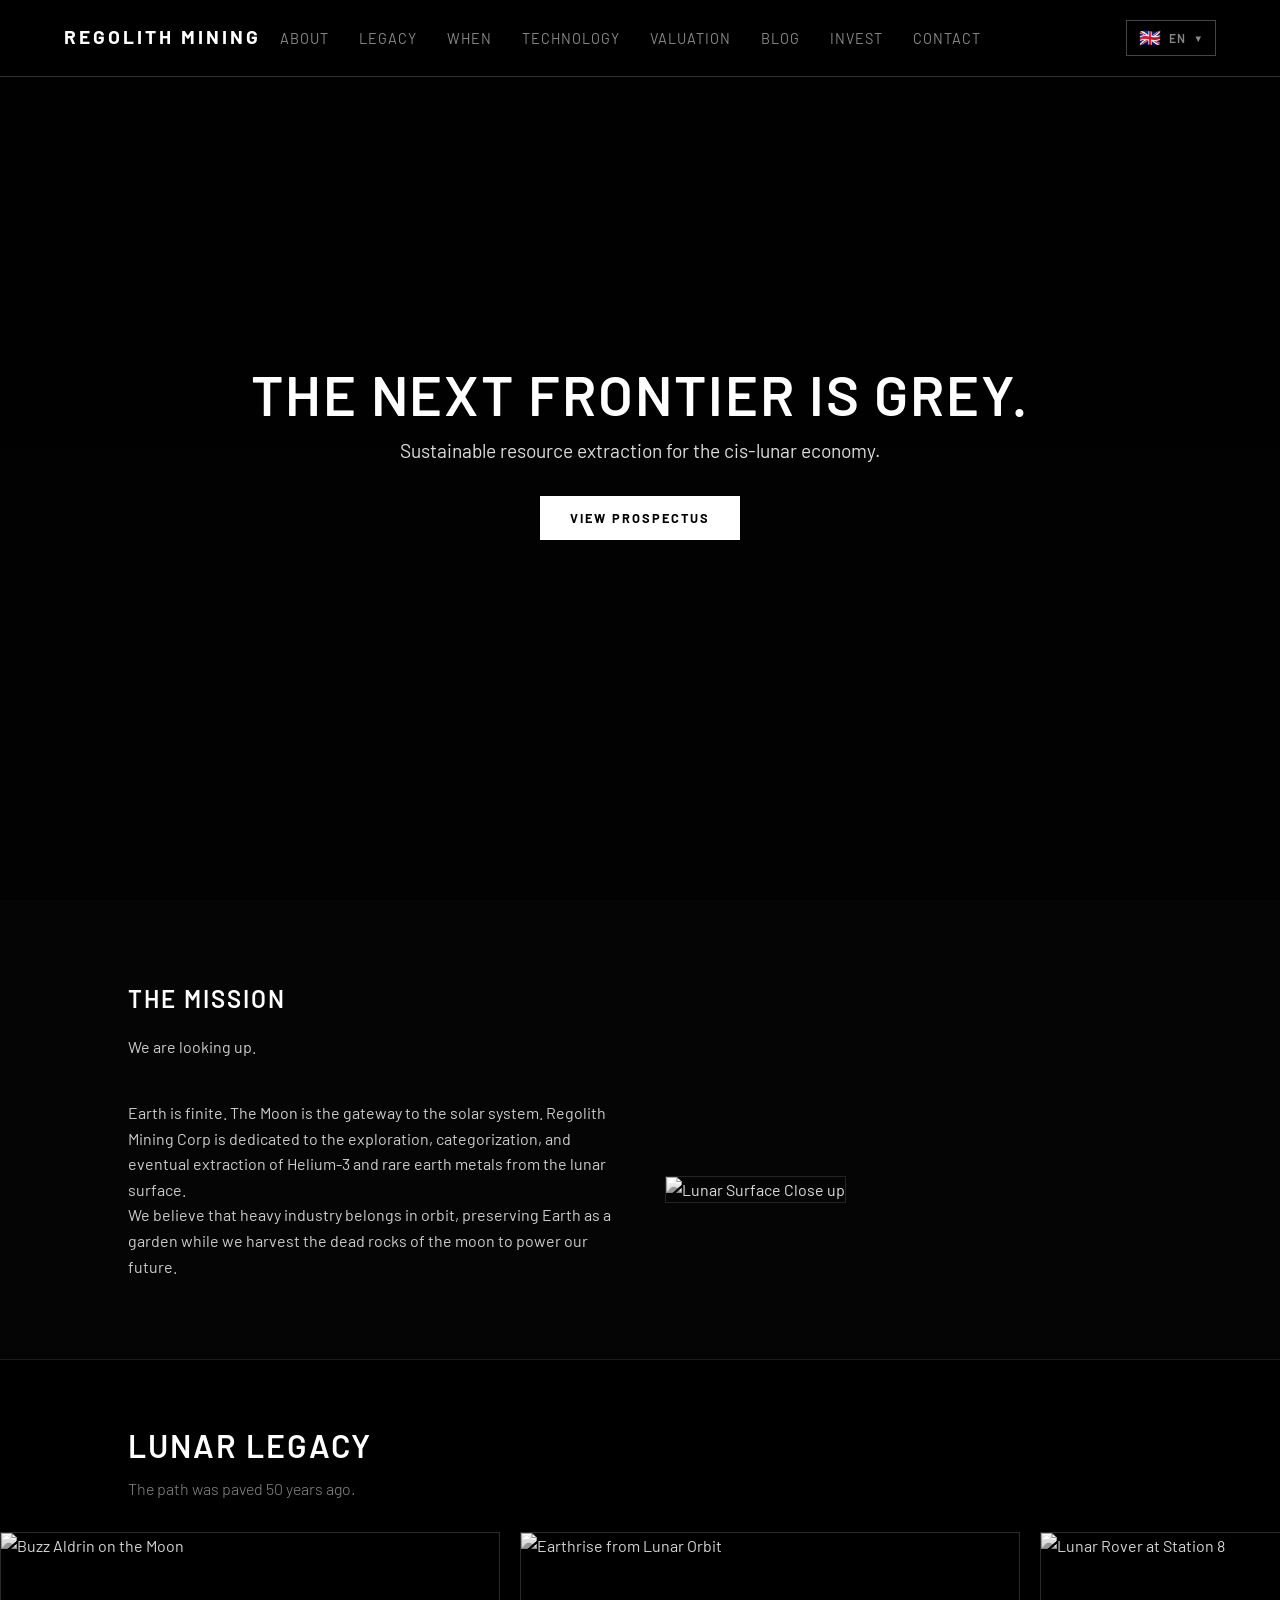
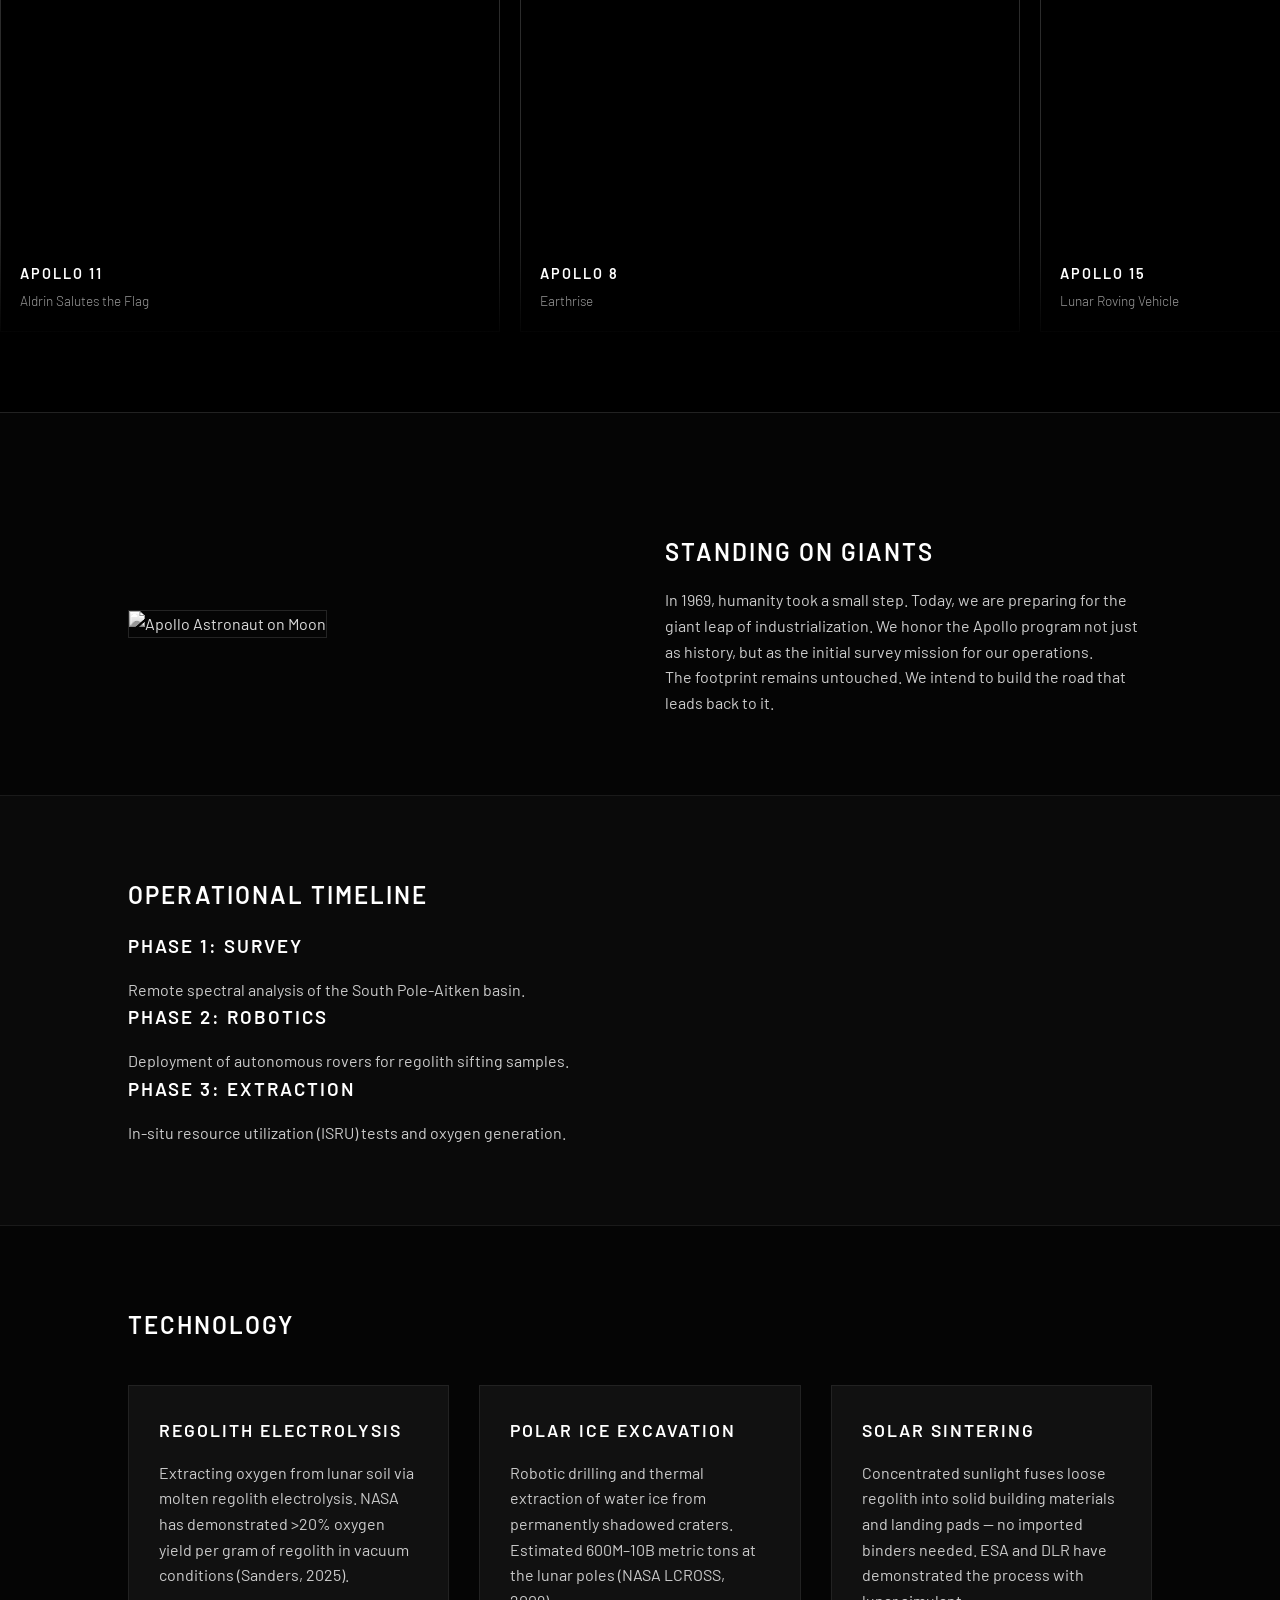
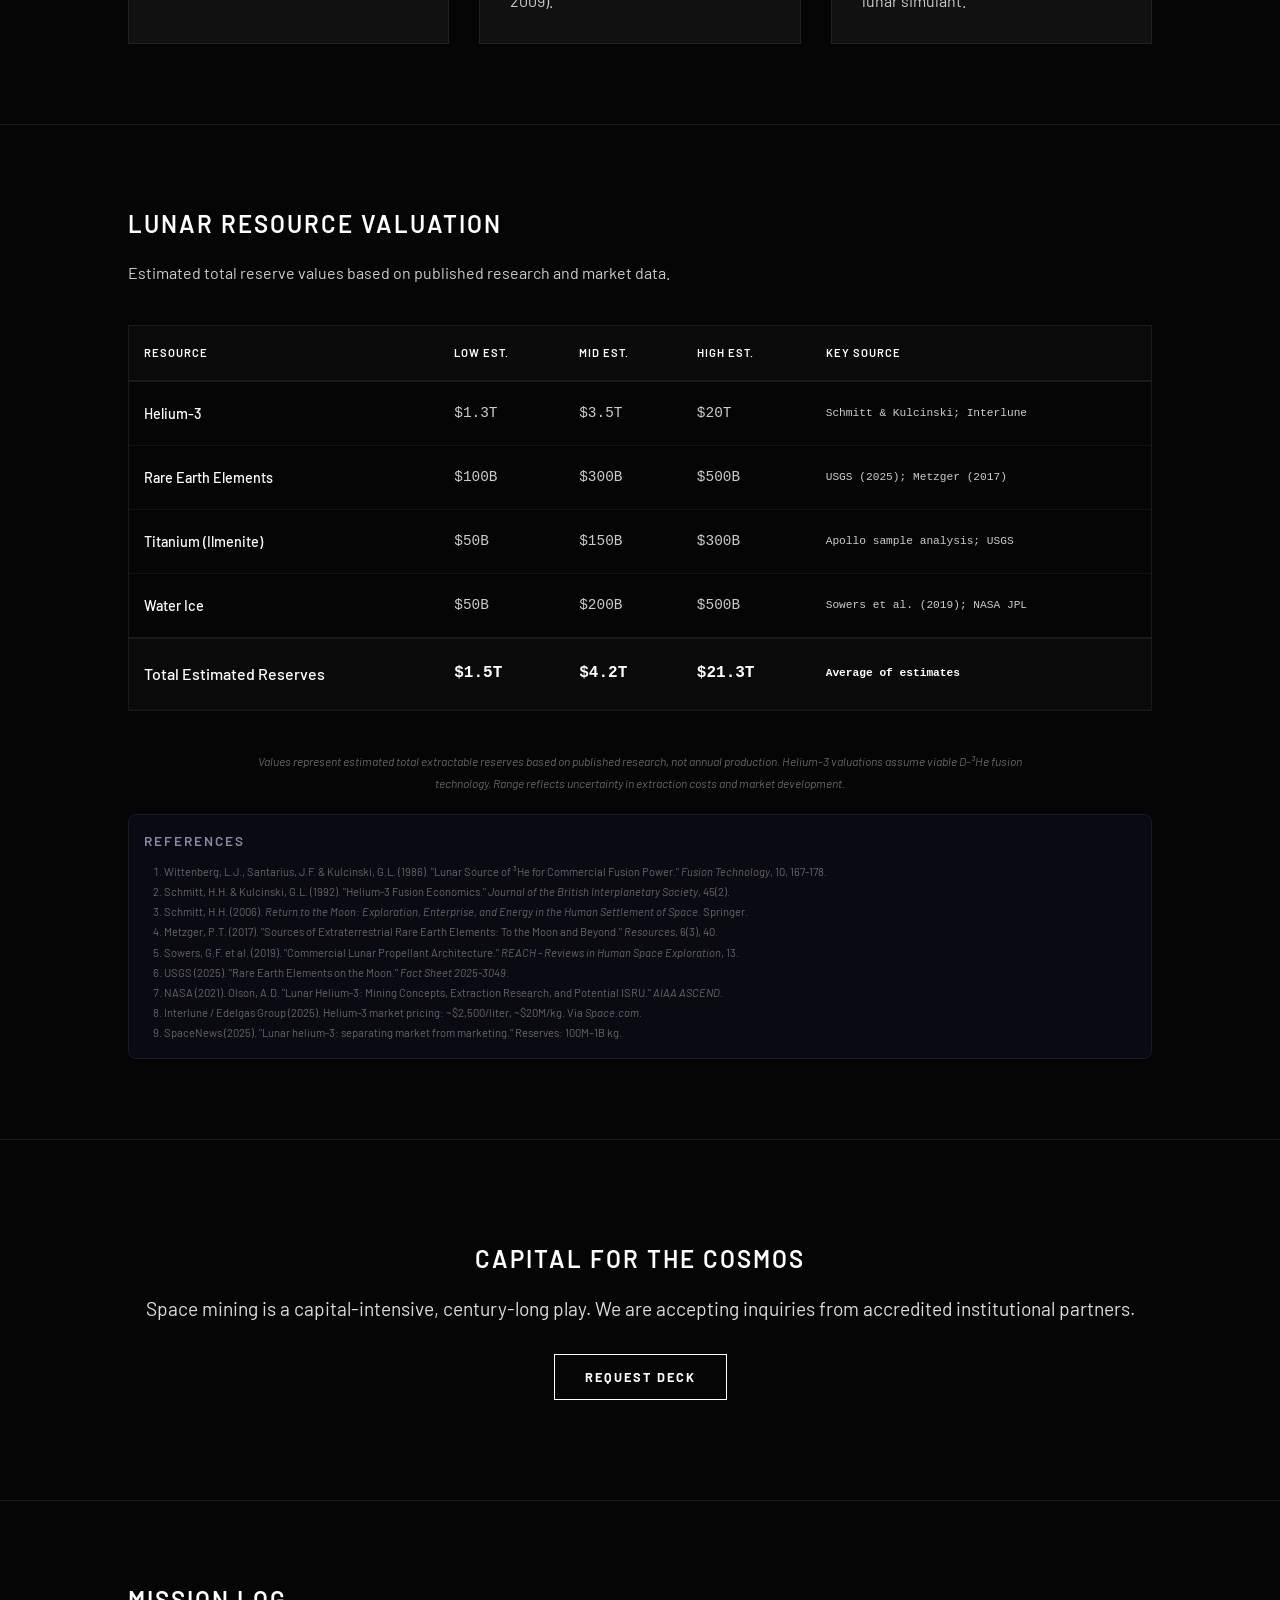
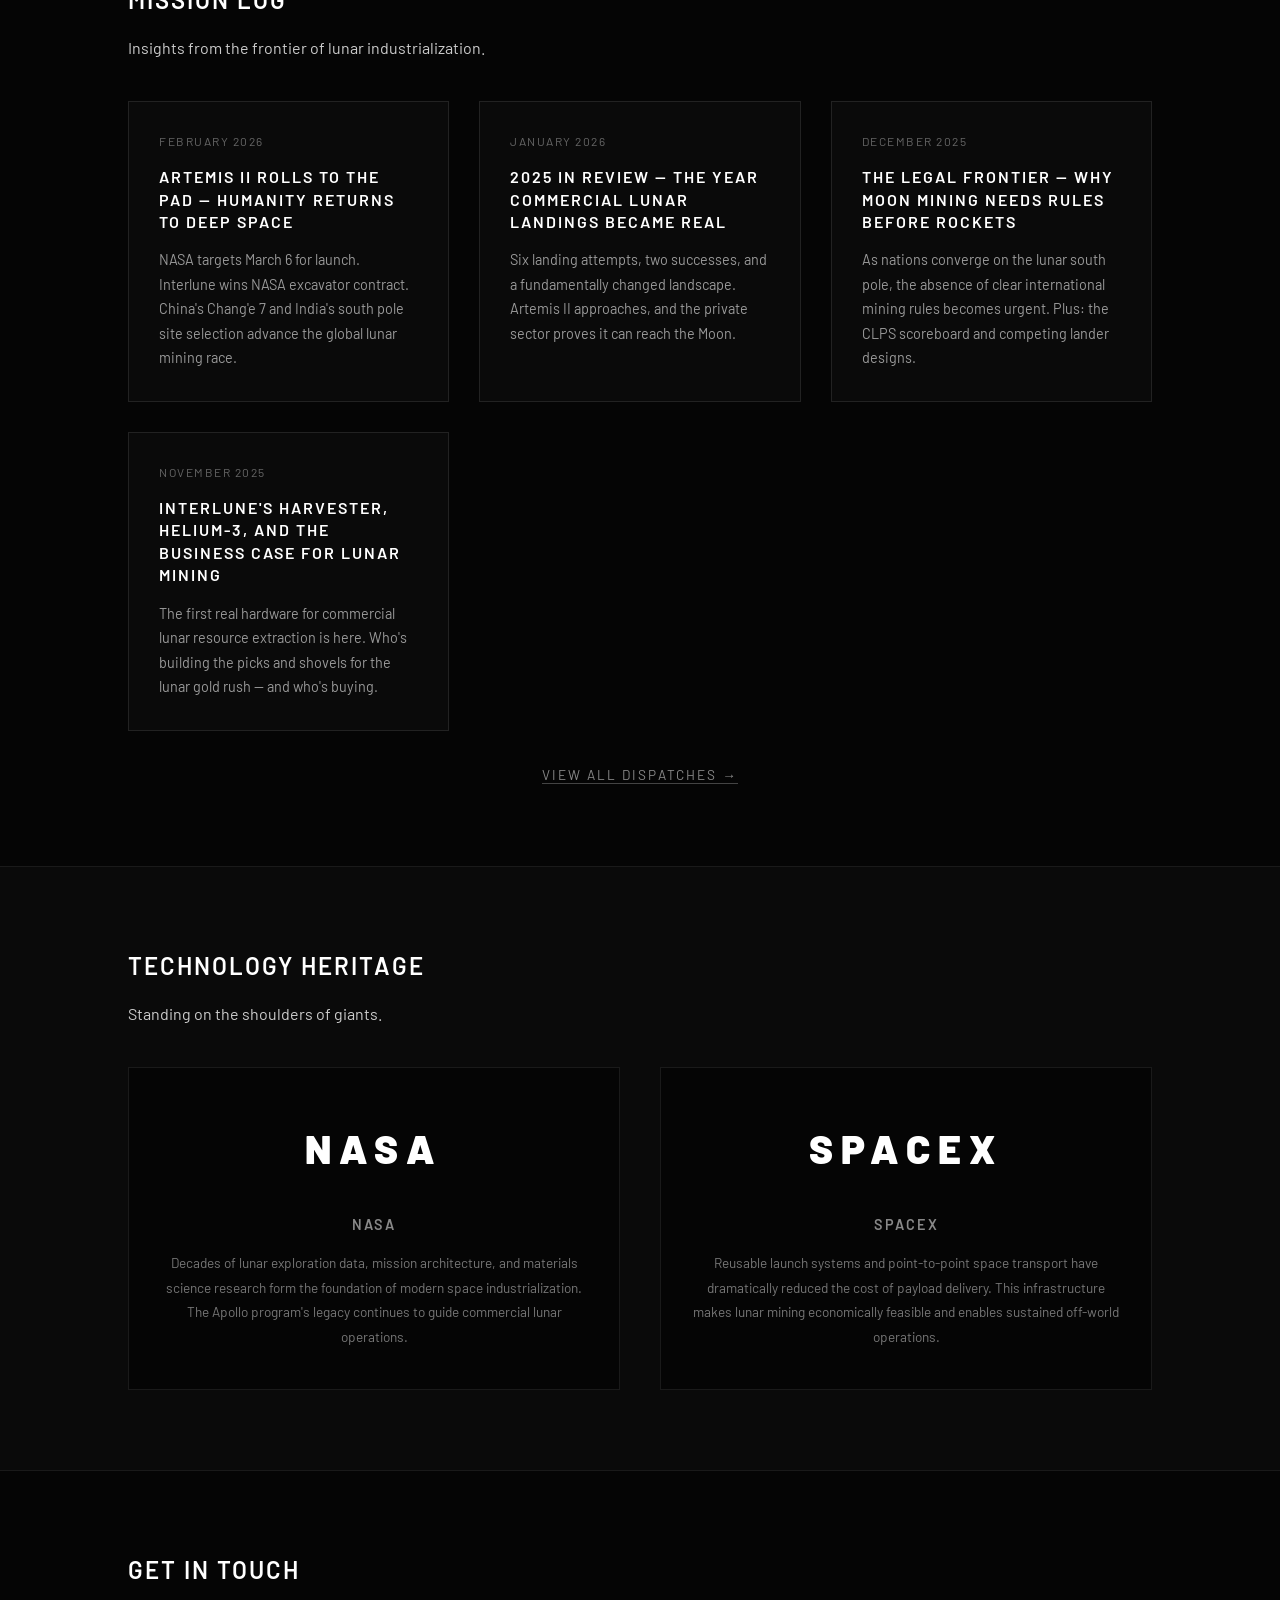
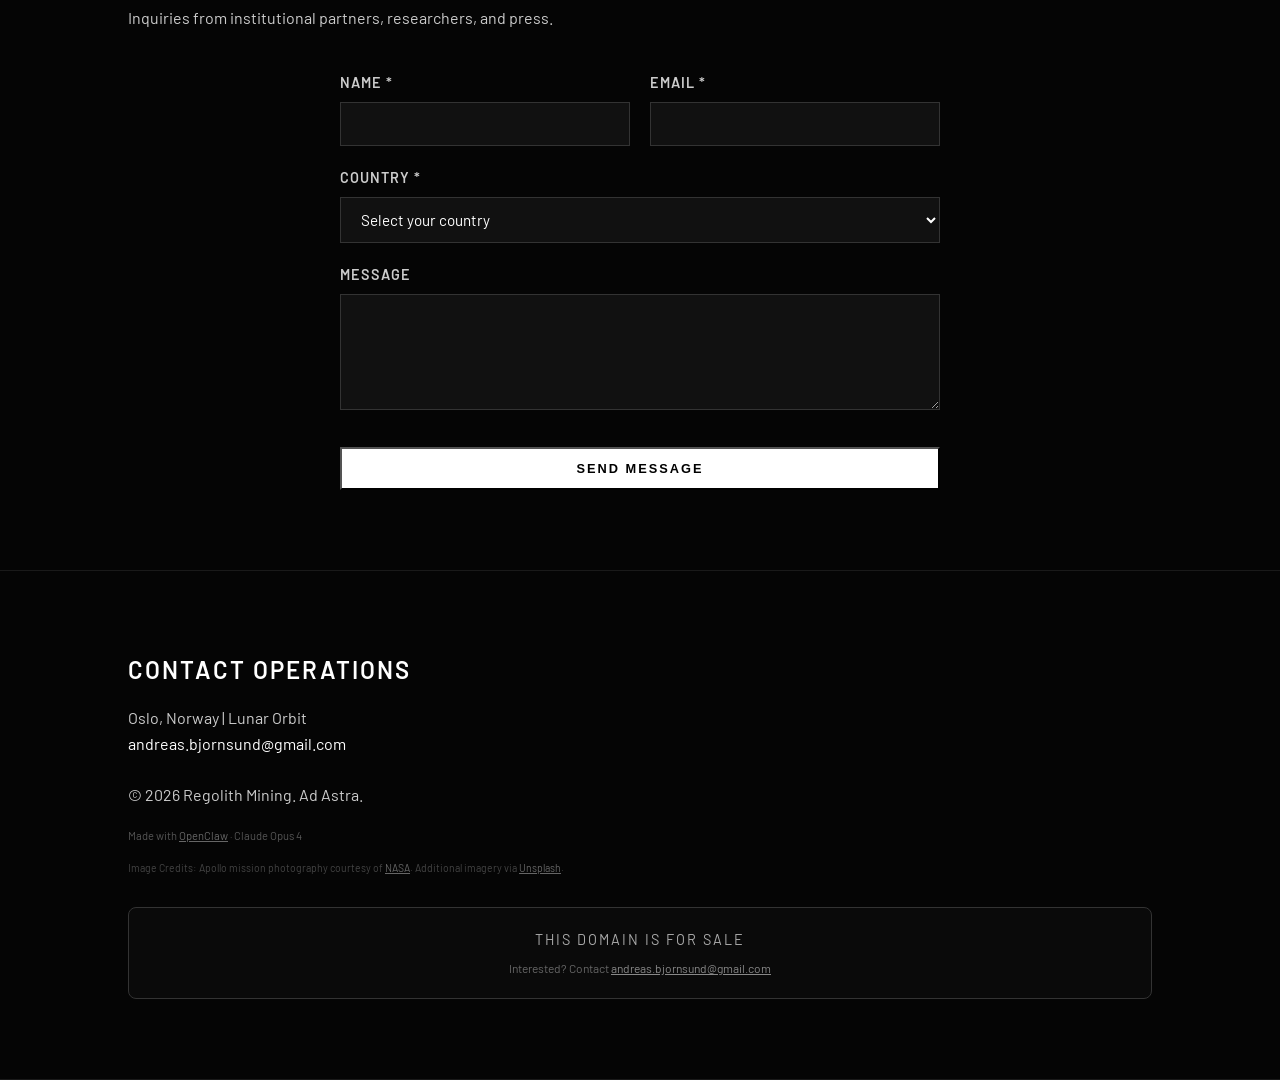
==== commit 51abc35b: "Add blog section: 4 monthly Lunar Dispatch articles (Nov 2025 - Feb 2026) - Blog index at /blog/ wit" ====
--- a/index.html
+++ b/index.html
@@ -224,6 +224,7 @@
         .toggle .line3 { transform: rotate(45deg) translate(-5px, -6px); }
     }
 </style>
+    <link rel="icon" type="image/svg+xml" href="data:image/svg+xml,%3Csvg xmlns='http://www.w3.org/2000/svg' viewBox='0 0 64 64'%3E%3Ccircle cx='32' cy='32' r='30' fill='%23c8c8c8'/%3E%3Ccircle cx='22' cy='20' r='6' fill='%23aaa' opacity='0.6'/%3E%3Ccircle cx='40' cy='28' r='4' fill='%23aaa' opacity='0.5'/%3E%3Ccircle cx='28' cy='40' r='5' fill='%23aaa' opacity='0.4'/%3E%3Ccircle cx='44' cy='42' r='3' fill='%23aaa' opacity='0.5'/%3E%3Ccircle cx='18' cy='34' r='2.5' fill='%23aaa' opacity='0.3'/%3E%3C/svg%3E">
 </head>
 <body>
     <!-- Google Tag Manager (noscript) -->
@@ -501,28 +502,40 @@
 
         <div class="blog-grid">
             <article class="blog-card">
-                <div class="blog-date" data-translate="blog.post1.date">December 2025</div>
-                <h3 data-translate="blog.post1.title">Lunar History: From Apollo to Tomorrow</h3>
-                <p data-translate="blog.post1.excerpt">The Apollo program wasn't just exploration—it was reconnaissance. Every sample collected, every footprint made, every photograph taken provided critical data for future industrial operations. Today, we're converting that legacy into actionable mining infrastructure.</p>
+                <a href="/blog/2026-02-lunar-dispatch.html" style="color:inherit;text-decoration:none">
+                <div class="blog-date">February 2026</div>
+                <h3>Artemis II Rolls to the Pad — Humanity Returns to Deep Space</h3>
+                <p>NASA targets March 6 for launch. Interlune wins NASA excavator contract. China's Chang'e 7 and India's south pole site selection advance the global lunar mining race.</p>
+                </a>
             </article>
 
             <article class="blog-card">
-                <div class="blog-date" data-translate="blog.post2.date">November 2025</div>
-                <h3 data-translate="blog.post2.title">The Economics of Space Mining</h3>
-                <p data-translate="blog.post2.excerpt">Rare earth elements critical for modern technology are becoming scarce on Earth. The Moon contains vast reserves of Helium-3, titanium, and other materials. The economics are simple: high upfront cost, unlimited return horizon, zero environmental impact on Earth.</p>
+                <a href="/blog/2026-01-lunar-dispatch.html" style="color:inherit;text-decoration:none">
+                <div class="blog-date">January 2026</div>
+                <h3>2025 in Review — The Year Commercial Lunar Landings Became Real</h3>
+                <p>Six landing attempts, two successes, and a fundamentally changed landscape. Artemis II approaches, and the private sector proves it can reach the Moon.</p>
+                </a>
             </article>
 
             <article class="blog-card">
-                <div class="blog-date" data-translate="blog.post3.date">October 2025</div>
-                <h3 data-translate="blog.post3.title">Robotic Pioneers: First Steps to Lunar Industry</h3>
-                <p data-translate="blog.post3.excerpt">Before humans return, robots pave the way. Autonomous rovers will map mineral deposits, test extraction methods, and establish power generation. Our robotic fleet operates 24/7 in the harsh lunar environment, preparing infrastructure for sustained operations.</p>
+                <a href="/blog/2025-12-lunar-dispatch.html" style="color:inherit;text-decoration:none">
+                <div class="blog-date">December 2025</div>
+                <h3>The Legal Frontier — Why Moon Mining Needs Rules Before Rockets</h3>
+                <p>As nations converge on the lunar south pole, the absence of clear international mining rules becomes urgent. Plus: the CLPS scoreboard and competing lander designs.</p>
+                </a>
             </article>
 
             <article class="blog-card">
-                <div class="blog-date" data-translate="blog.post4.date">September 2025</div>
-                <h3 data-translate="blog.post4.title">Sustainable Space: Zero-Emission Mining</h3>
-                <p data-translate="blog.post4.excerpt">Space mining isn't just economically viable—it's environmentally imperative. By moving heavy industry off Earth, we preserve our planet as a garden while accessing unlimited resources. Solar power, vacuum processing, and closed-loop systems make lunar mining truly sustainable.</p>
+                <a href="/blog/2025-11-lunar-dispatch.html" style="color:inherit;text-decoration:none">
+                <div class="blog-date">November 2025</div>
+                <h3>Interlune's Harvester, Helium-3, and the Business Case for Lunar Mining</h3>
+                <p>The first real hardware for commercial lunar resource extraction is here. Who's building the picks and shovels for the lunar gold rush — and who's buying.</p>
+                </a>
             </article>
+        </div>
+
+        <div style="text-align:center; margin-top:30px;">
+            <a href="/blog/" style="color:#888; text-transform:uppercase; letter-spacing:2px; font-size:0.85rem; border-bottom:1px solid #444;">View All Dispatches →</a>
         </div>
     </section>
 
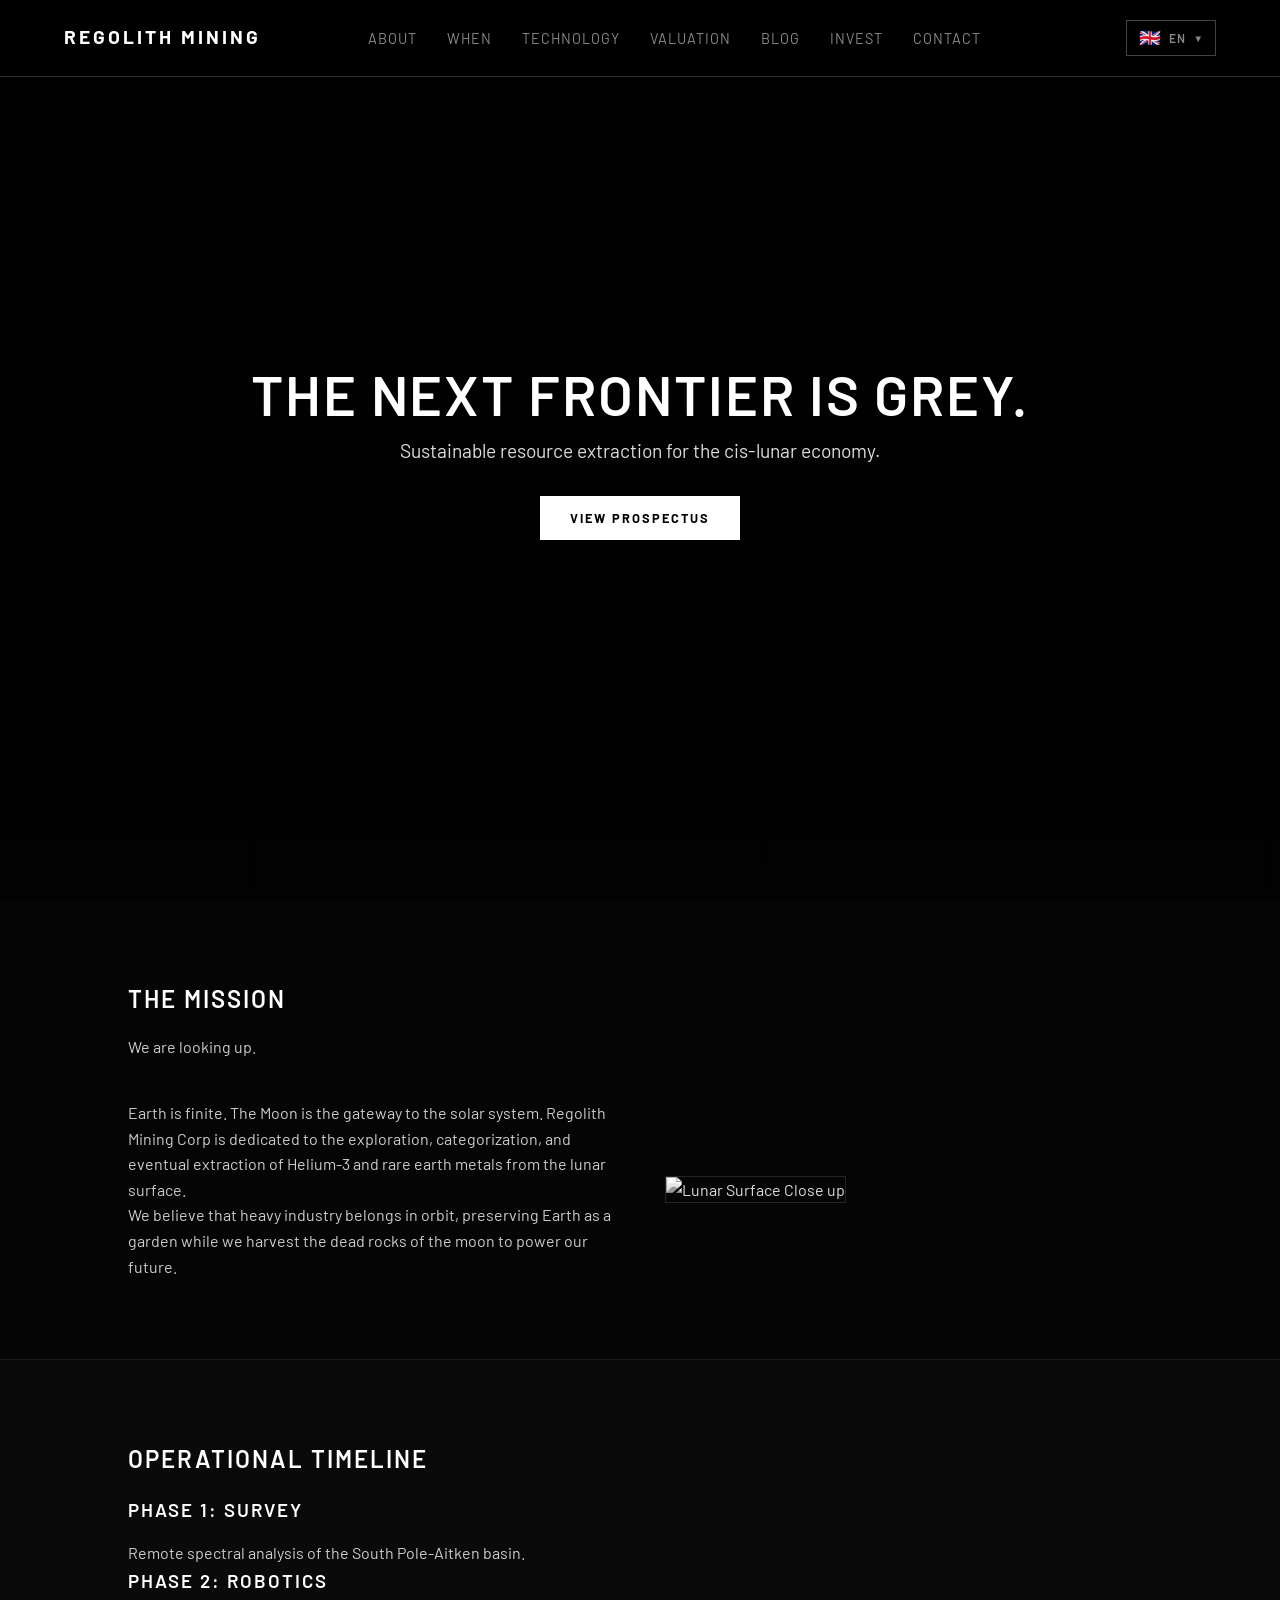
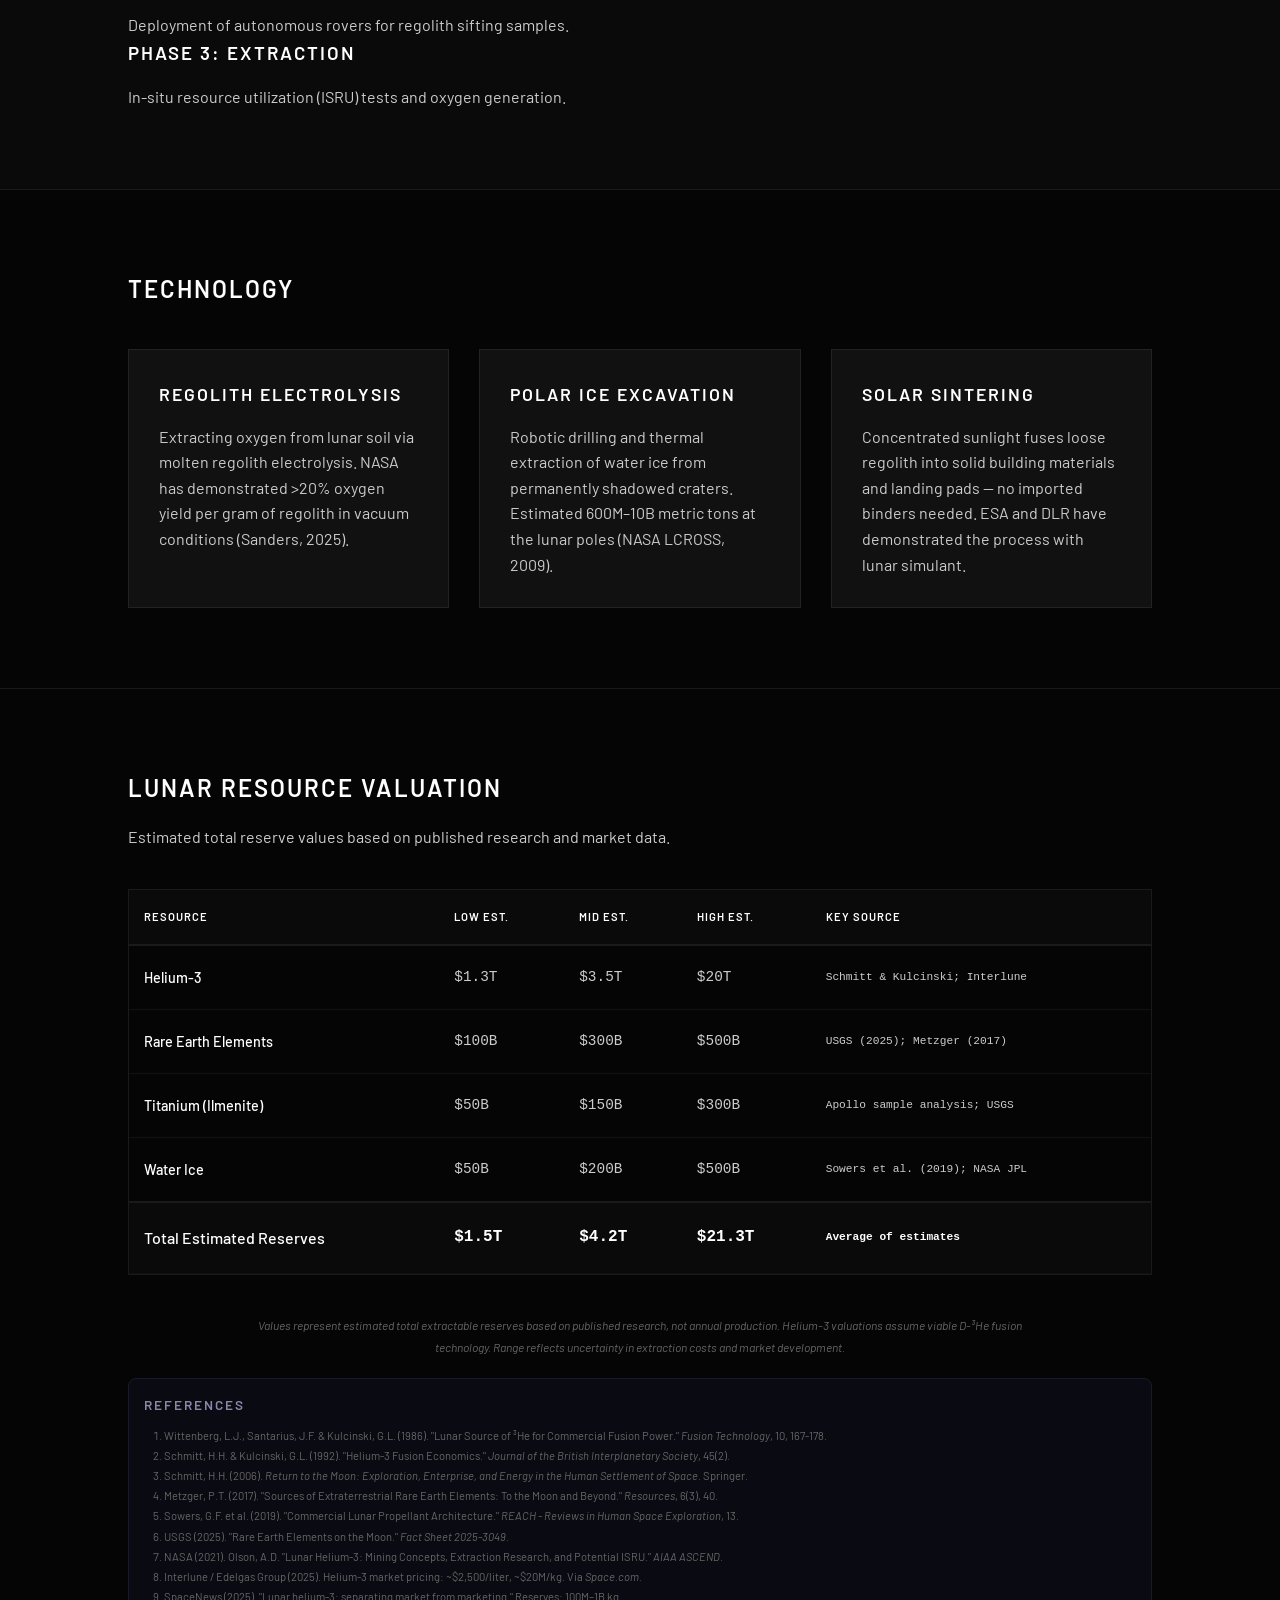
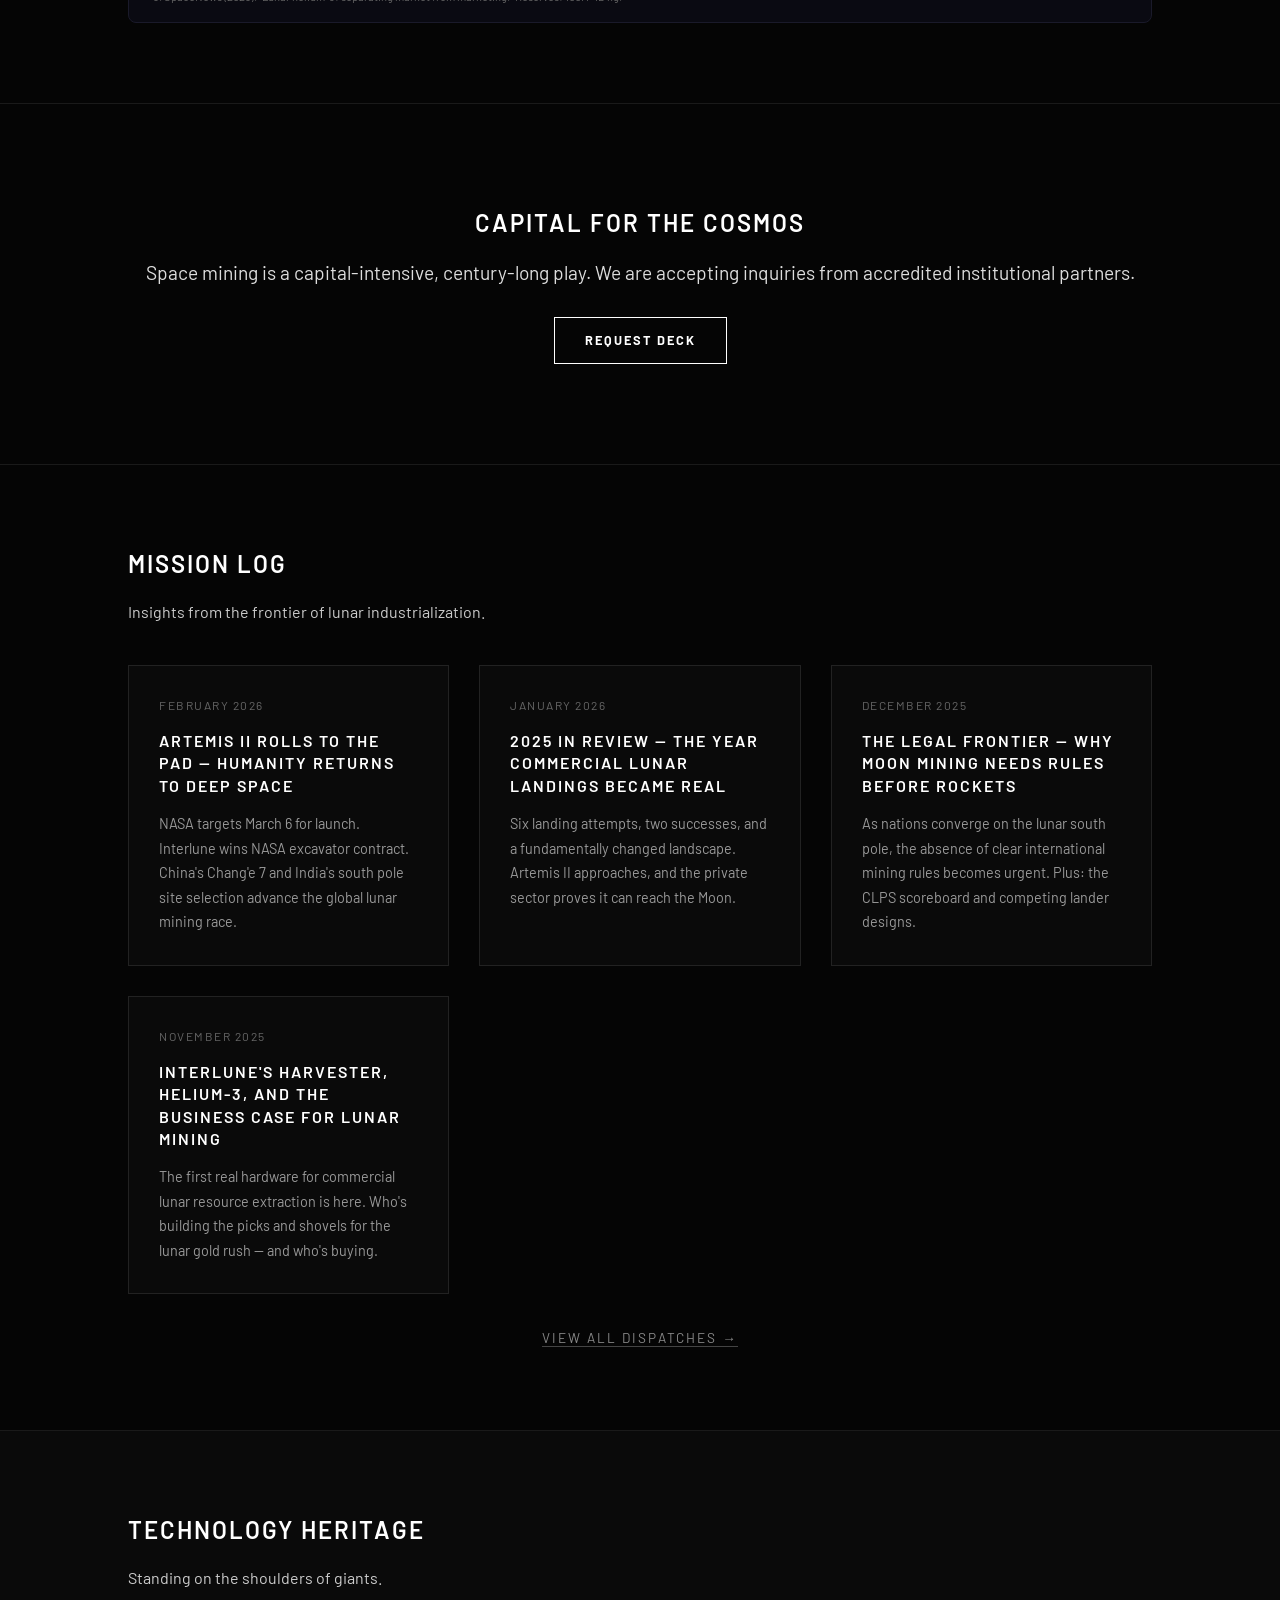
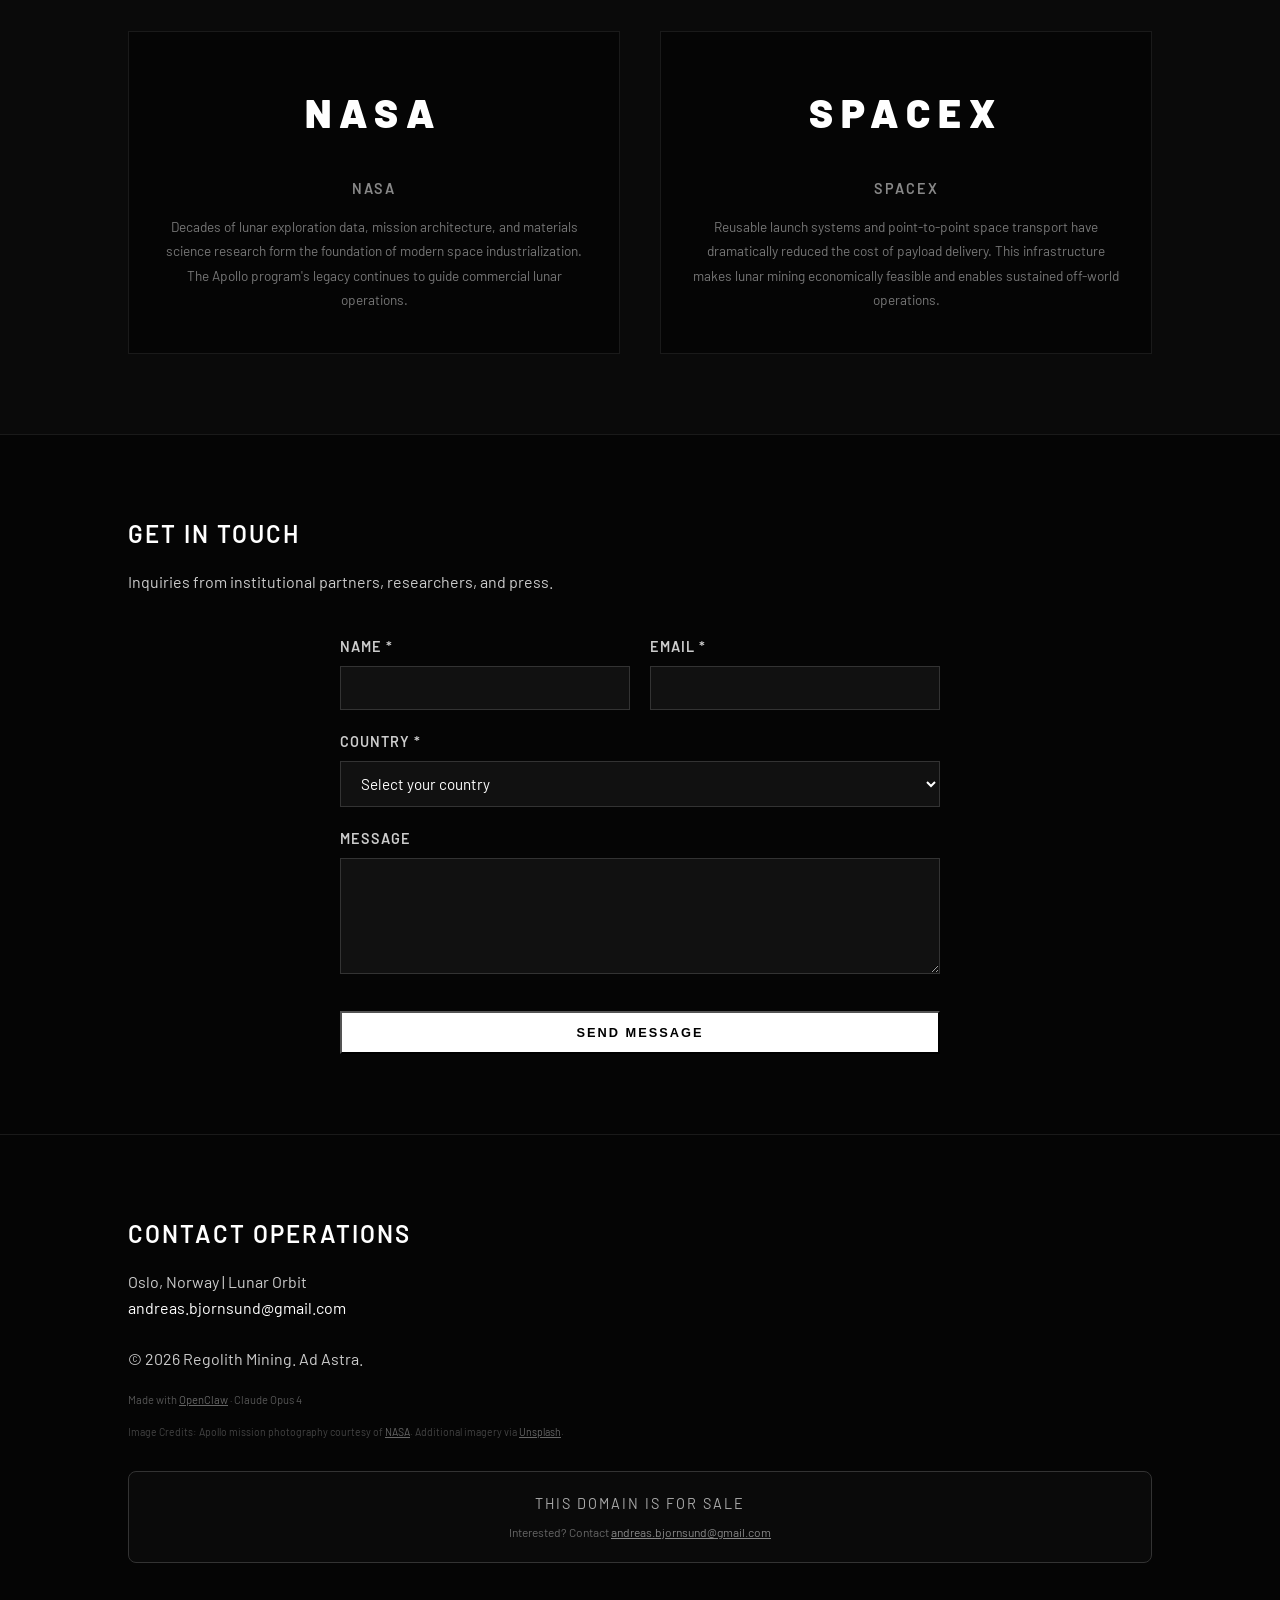
==== commit 966eaf8c: "Remove Legacy/carousel sections, add blog nav+translations - Removed 'Lunar Legacy' carousel section" ====
--- a/index.html
+++ b/index.html
@@ -239,7 +239,6 @@
         </a>
         <ul class="nav-links">
             <li><a href="#about" data-translate="nav.about">About</a></li>
-            <li><a href="#history-gallery" data-translate="nav.legacy">Legacy</a></li>
             <li><a href="#when" data-translate="nav.when">When</a></li>
             <li><a href="#technology" data-translate="nav.technology">Technology</a></li>
             <li><a href="#valuation" data-translate="nav.valuation">Valuation</a></li>
@@ -311,68 +310,6 @@
             </div>
             <div class="image-box">
                 <img src="https://images.unsplash.com/photo-1522030299830-16b8d3d049fe?q=80&w=1600&auto=format&fit=crop" alt="Lunar Surface Close up">
-            </div>
-        </div>
-    </section>
-
-    <section id="history-gallery" class="carousel-section">
-        <div class="carousel-header">
-            <h2 data-translate="carousel.title">LUNAR LEGACY</h2>
-            <p data-translate="carousel.subtitle">The path was paved 50 years ago.</p>
-        </div>
-
-        <div class="carousel-container">
-            <div class="carousel-item">
-                <img src="https://images-assets.nasa.gov/image/as11-40-5903/as11-40-5903~orig.jpg" alt="Buzz Aldrin on the Moon" loading="lazy">
-                <div class="caption">
-                    <h3>APOLLO 11</h3>
-                    <p data-translate="carousel.img1">Aldrin Salutes the Flag</p>
-                </div>
-            </div>
-
-            <div class="carousel-item">
-                <img src="https://images-assets.nasa.gov/image/as08-14-2383/as08-14-2383~orig.jpg" alt="Earthrise from Lunar Orbit" loading="lazy">
-                <div class="caption">
-                    <h3>APOLLO 8</h3>
-                    <p data-translate="carousel.img2">Earthrise</p>
-                </div>
-            </div>
-
-            <div class="carousel-item">
-                <img src="https://images-assets.nasa.gov/image/as15-88-11901/as15-88-11901~orig.jpg" alt="Lunar Rover at Station 8" loading="lazy">
-                <div class="caption">
-                    <h3>APOLLO 15</h3>
-                    <p data-translate="carousel.img3">Lunar Roving Vehicle</p>
-                </div>
-            </div>
-
-            <div class="carousel-item">
-                <img src="https://images-assets.nasa.gov/image/as11-40-5877/as11-40-5877~orig.jpg" alt="Bootprint in Lunar Soil" loading="lazy">
-                <div class="caption">
-                    <h3>APOLLO 11</h3>
-                    <p data-translate="carousel.img4">One Small Step</p>
-                </div>
-            </div>
-
-            <div class="carousel-item">
-                <img src="https://images-assets.nasa.gov/image/as17-134-20382/as17-134-20382~orig.jpg" alt="Schmitt poses by the flag" loading="lazy">
-                <div class="caption">
-                    <h3>APOLLO 17</h3>
-                    <p data-translate="carousel.img5">The Last Walk</p>
-                </div>
-            </div>
-        </div>
-    </section>
-
-    <section id="legacy" class="container">
-        <div class="grid-2 reverse">
-            <div class="image-box">
-                <img src="https://images.unsplash.com/photo-1541873676-a18131494184?q=80&w=1600&auto=format&fit=crop" alt="Apollo Astronaut on Moon">
-            </div>
-            <div>
-                <h2 data-translate="legacy.title">Standing on Giants</h2>
-                <p data-translate="legacy.p1">In 1969, humanity took a small step. Today, we are preparing for the giant leap of industrialization. We honor the Apollo program not just as history, but as the initial survey mission for our operations.</p>
-                <p data-translate="legacy.p2">The footprint remains untouched. We intend to build the road that leads back to it.</p>
             </div>
         </div>
     </section>
@@ -723,7 +660,6 @@
     en: {
         nav: {
             about: "About",
-            legacy: "Legacy",
             when: "When",
             technology: "Technology",
             valuation: "Valuation",
@@ -741,20 +677,6 @@
             tagline: "We are looking up.",
             p1: "Earth is finite. The Moon is the gateway to the solar system. Regolith Mining Corp is dedicated to the exploration, categorization, and eventual extraction of Helium-3 and rare earth metals from the lunar surface.",
             p2: "We believe that heavy industry belongs in orbit, preserving Earth as a garden while we harvest the dead rocks of the moon to power our future."
-        },
-        carousel: {
-            title: "LUNAR LEGACY",
-            subtitle: "The path was paved 50 years ago.",
-            img1: "Aldrin Salutes the Flag",
-            img2: "Earthrise",
-            img3: "Lunar Roving Vehicle",
-            img4: "One Small Step",
-            img5: "The Last Walk"
-        },
-        legacy: {
-            title: "Standing on Giants",
-            p1: "In 1969, humanity took a small step. Today, we are preparing for the giant leap of industrialization. We honor the Apollo program not just as history, but as the initial survey mission for our operations.",
-            p2: "The footprint remains untouched. We intend to build the road that leads back to it."
         },
         timeline: {
             title: "Operational Timeline",
@@ -850,7 +772,6 @@
     no: {
         nav: {
             about: "Om Oss",
-            legacy: "Arv",
             when: "Når",
             technology: "Teknologi",
             valuation: "Verdivurdering",
@@ -868,20 +789,6 @@
             tagline: "Vi ser oppover.",
             p1: "Jorden er begrenset. Månen er porten til solsystemet. Regolith Mining Corp er dedikert til utforskning, kategorisering og eventuell utvinning av Helium-3 og sjeldne jordmetaller fra måneoverflaten.",
             p2: "Vi tror at tungindustri hører hjemme i bane, og bevarer Jorden som en hage mens vi høster de døde steinene på månen for å drive vår fremtid."
-        },
-        carousel: {
-            title: "MÅNENS ARV",
-            subtitle: "Stien ble banet for 50 år siden.",
-            img1: "Aldrin Hilser Flagget",
-            img2: "Jordoppgang",
-            img3: "Månekjøretøy",
-            img4: "Ett Lite Skritt",
-            img5: "Den Siste Turen"
-        },
-        legacy: {
-            title: "Stående på Kjempers Skuldre",
-            p1: "I 1969 tok menneskeheten et lite skritt. I dag forbereder vi oss på det gigantiske spranget mot industrialisering. Vi hedrer Apollo-programmet ikke bare som historie, men som det første kartleggingsoppdraget for våre operasjoner.",
-            p2: "Fotavtrykket forblir urørt. Vi har til hensikt å bygge veien som fører tilbake til det."
         },
         timeline: {
             title: "Operativ Tidslinje",
@@ -977,7 +884,6 @@
     de: {
         nav: {
             about: "Über Uns",
-            legacy: "Vermächtnis",
             when: "Wann",
             technology: "Technologie",
             valuation: "Bewertung",
@@ -995,20 +901,6 @@
             tagline: "Wir schauen nach oben.",
             p1: "Die Erde ist endlich. Der Mond ist das Tor zum Sonnensystem. Regolith Mining Corp widmet sich der Erkundung, Kategorisierung und eventuellen Gewinnung von Helium-3 und Seltenen Erden von der Mondoberfläche.",
             p2: "Wir glauben, dass die Schwerindustrie in den Orbit gehört und die Erde als Garten bewahrt wird, während wir die toten Gesteine des Mondes ernten, um unsere Zukunft anzutreiben."
-        },
-        carousel: {
-            title: "MOND-VERMÄCHTNIS",
-            subtitle: "Der Weg wurde vor 50 Jahren geebnet.",
-            img1: "Aldrin Grüßt die Flagge",
-            img2: "Erdaufgang",
-            img3: "Mondfahrzeug",
-            img4: "Ein Kleiner Schritt",
-            img5: "Der Letzte Gang"
-        },
-        legacy: {
-            title: "Auf den Schultern von Riesen",
-            p1: "1969 machte die Menschheit einen kleinen Schritt. Heute bereiten wir uns auf den großen Sprung der Industrialisierung vor. Wir ehren das Apollo-Programm nicht nur als Geschichte, sondern als erste Vermessungsmission für unsere Operationen.",
-            p2: "Der Fußabdruck bleibt unberührt. Wir beabsichtigen, die Straße zu bauen, die dorthin zurückführt."
         },
         timeline: {
             title: "Operativer Zeitplan",
@@ -1103,7 +995,6 @@
     sv: {
         nav: {
             about: "Om Oss",
-            legacy: "Arv",
             when: "När",
             technology: "Teknologi",
             valuation: "Värdering",
@@ -1121,20 +1012,6 @@
             tagline: "Vi tittar uppåt.",
             p1: "Jorden är ändlig. Månen är porten till solsystemet. Regolith Mining Corp ägnar sig åt utforskning, kategorisering och eventuell utvinning av Helium-3 och sällsynta jordartsmetaller från månens yta.",
             p2: "Vi tror att tung industri hör hemma i omloppsbana, vilket bevarar jorden som en trädgård medan vi skördar månens döda stenar för att driva vår framtid."
-        },
-        carousel: {
-            title: "MÅNENS ARV",
-            subtitle: "Vägen banade för 50 år sedan.",
-            img1: "Aldrin Hälsar Flaggan",
-            img2: "Jorduppgång",
-            img3: "Månfordon",
-            img4: "Ett Litet Steg",
-            img5: "Den Sista Promenaden"
-        },
-        legacy: {
-            title: "Stående på Jättars Axlar",
-            p1: "1969 tog mänskligheten ett litet steg. Idag förbereder vi oss för det gigantiska språnget mot industrialisering. Vi hedrar Apollo-programmet inte bara som historia, utan som den första kartläggningsmissionen för våra operationer.",
-            p2: "Fotavtrycket förblir orört. Vi avser att bygga vägen som leder tillbaka till den."
         },
         timeline: {
             title: "Operativ Tidslinje",
@@ -1229,7 +1106,6 @@
     nl: {
         nav: {
             about: "Over Ons",
-            legacy: "Erfgoed",
             when: "Wanneer",
             technology: "Technologie",
             valuation: "Waardering",
@@ -1247,20 +1123,6 @@
             tagline: "Wij kijken omhoog.",
             p1: "De aarde is eindig. De maan is de poort naar het zonnestelsel. Regolith Mining Corp wijdt zich aan de verkenning, categorisering en uiteindelijke winning van Helium-3 en zeldzame aardmetalen van het maanoppervlak.",
             p2: "Wij geloven dat zware industrie in een baan om de aarde thuishoort, waardoor de aarde als een tuin behouden blijft terwijl we de dode rotsen van de maan oogsten om onze toekomst aan te drijven."
-        },
-        carousel: {
-            title: "MAANERFGOED",
-            subtitle: "Het pad werd 50 jaar geleden geëffend.",
-            img1: "Aldrin Groet de Vlag",
-            img2: "Aardeopkomst",
-            img3: "Maanvoertuig",
-            img4: "Eén Kleine Stap",
-            img5: "De Laatste Wandeling"
-        },
-        legacy: {
-            title: "Staand op de Schouders van Reuzen",
-            p1: "In 1969 zette de mensheid een kleine stap. Vandaag bereiden we ons voor op de reuzenstap van industrialisatie. We eren het Apollo-programma niet alleen als geschiedenis, maar als de eerste verkennings­missie voor onze operaties.",
-            p2: "De voetafdruk blijft onaangetast. Wij zijn van plan de weg te bouwen die ernaar terug leidt."
         },
         timeline: {
             title: "Operationele Tijdlijn",
@@ -1355,7 +1217,6 @@
     ja: {
         nav: {
             about: "概要",
-            legacy: "遺産",
             when: "時期",
             technology: "技術",
             valuation: "評価",
@@ -1373,20 +1234,6 @@
             tagline: "我々は空を見上げている。",
             p1: "地球は有限である。月は太陽系への入口である。Regolith Mining Corpは、月面からのヘリウム3および希土類金属の探査、分類、そして最終的な採掘に専念している。",
             p2: "我々は、重工業は軌道上にあるべきだと確信している。地球を庭園として保全しながら、月の死んだ岩石を収穫し、未来の動力源とする。"
-        },
-        carousel: {
-            title: "月の遺産",
-            subtitle: "その道は50年前に切り開かれた。",
-            img1: "オルドリン、国旗に敬礼",
-            img2: "地球の出",
-            img3: "月面探査車",
-            img4: "小さな一歩",
-            img5: "最後の歩行"
-        },
-        legacy: {
-            title: "巨人の肩の上に立つ",
-            p1: "1969年、人類は小さな一歩を踏み出した。今日、我々は産業化という巨大な飛躍の準備をしている。アポロ計画を単なる歴史としてではなく、我々の事業の最初の調査ミッションとして敬意を表する。",
-            p2: "足跡は手つかずのまま残されている。我々はそこへ戻る道を築くつもりだ。"
         },
         timeline: {
             title: "運用タイムライン",
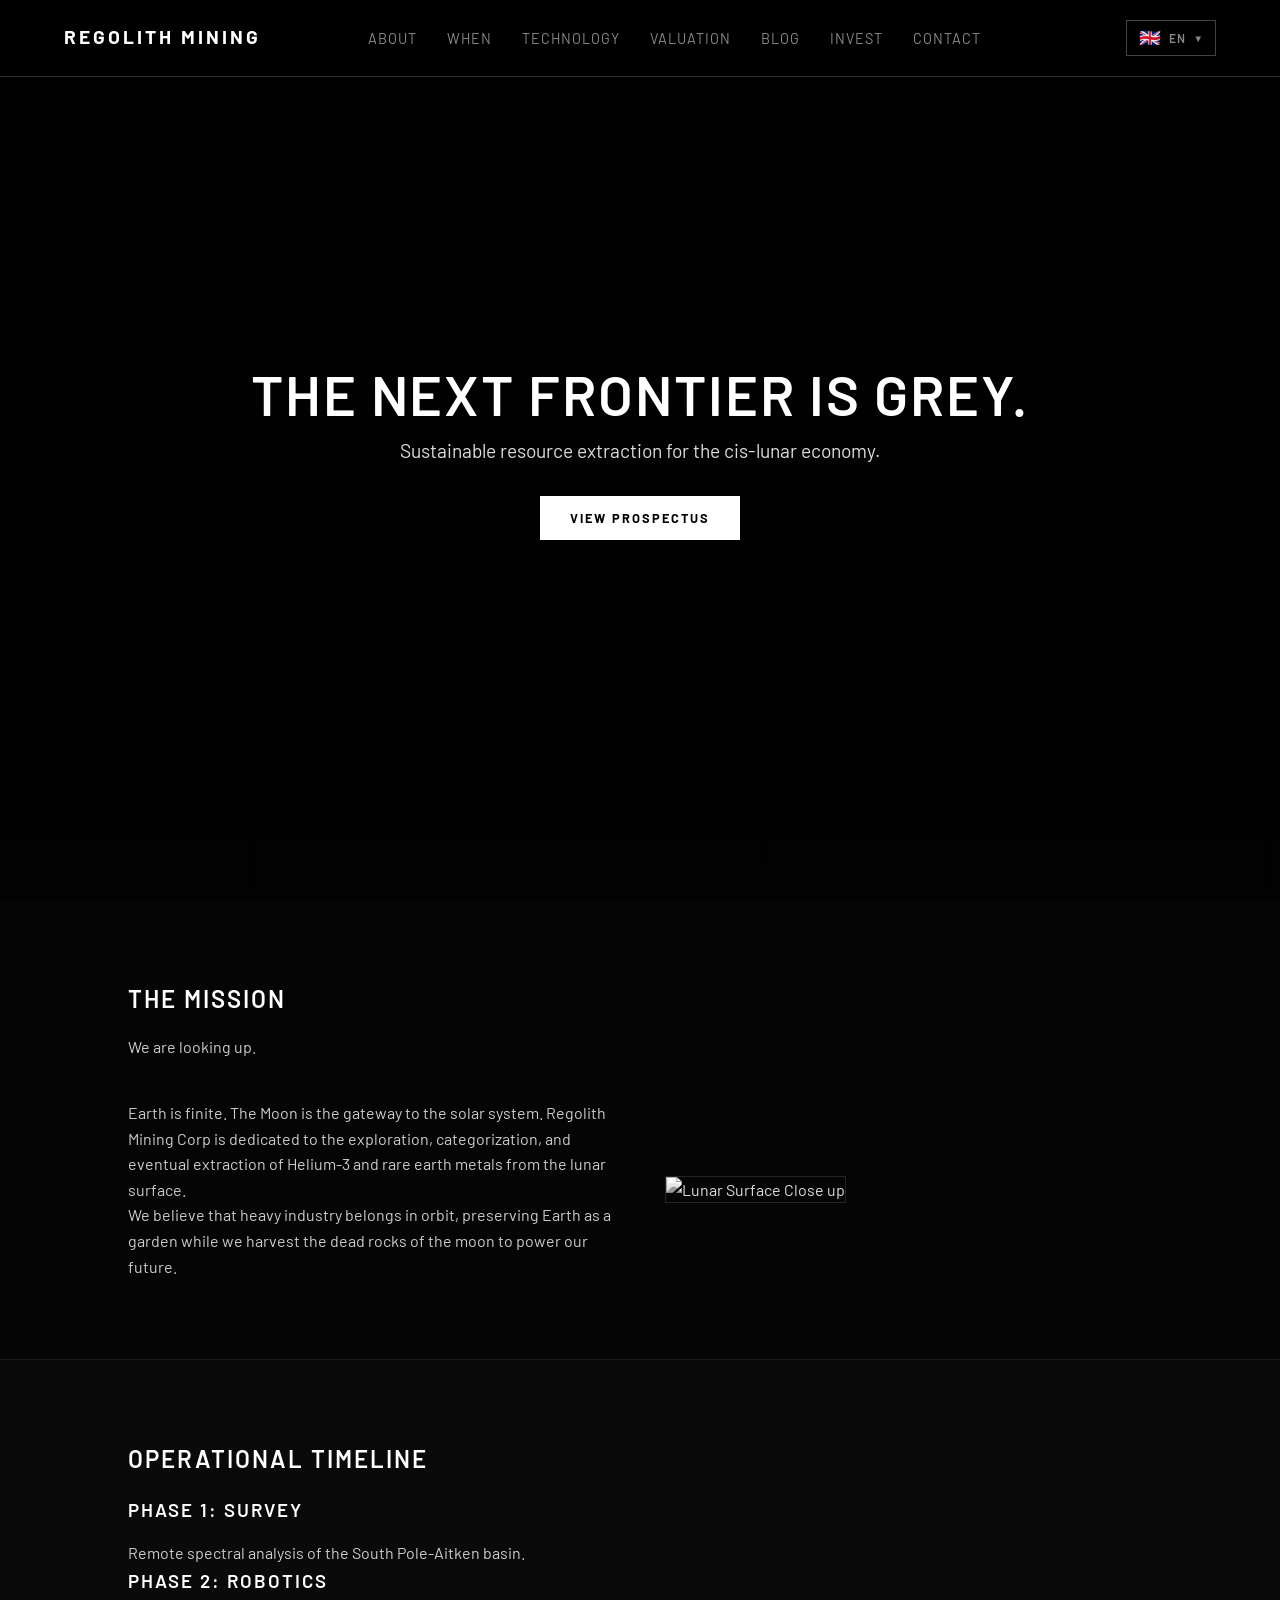
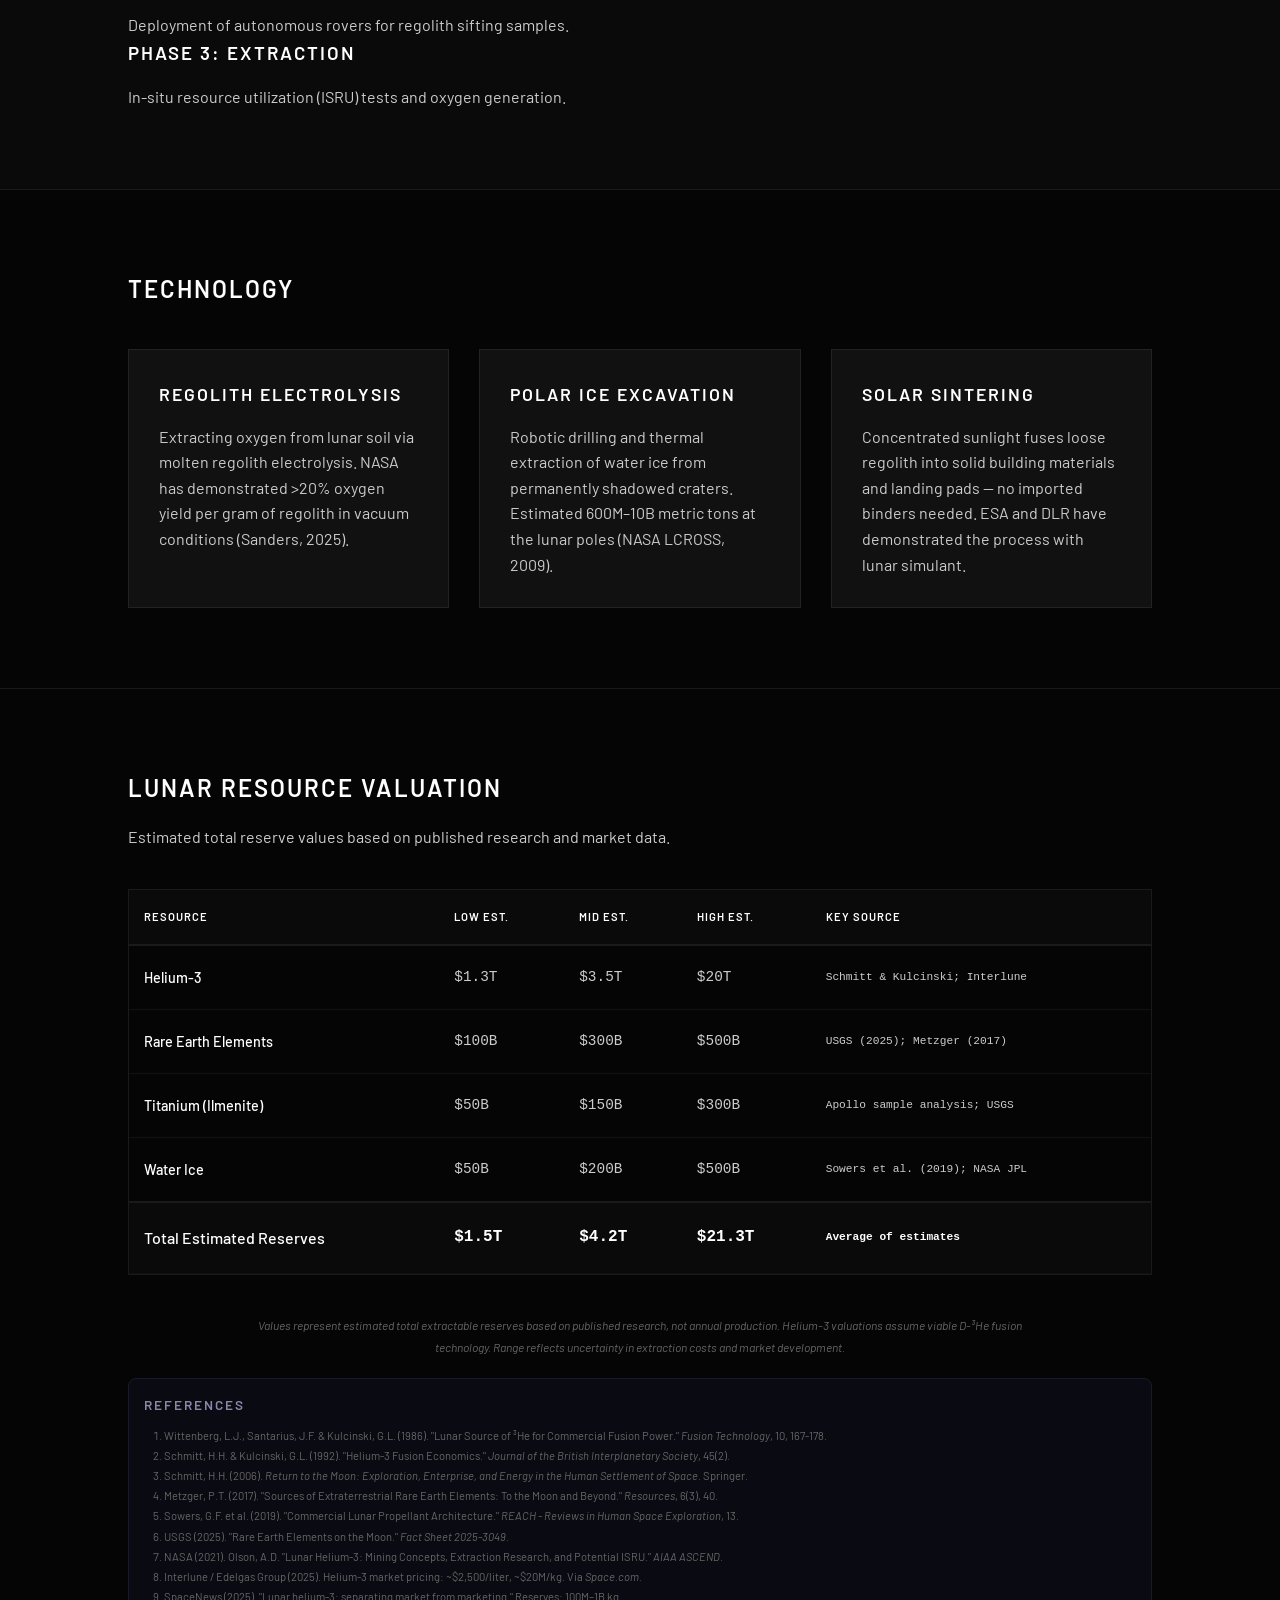
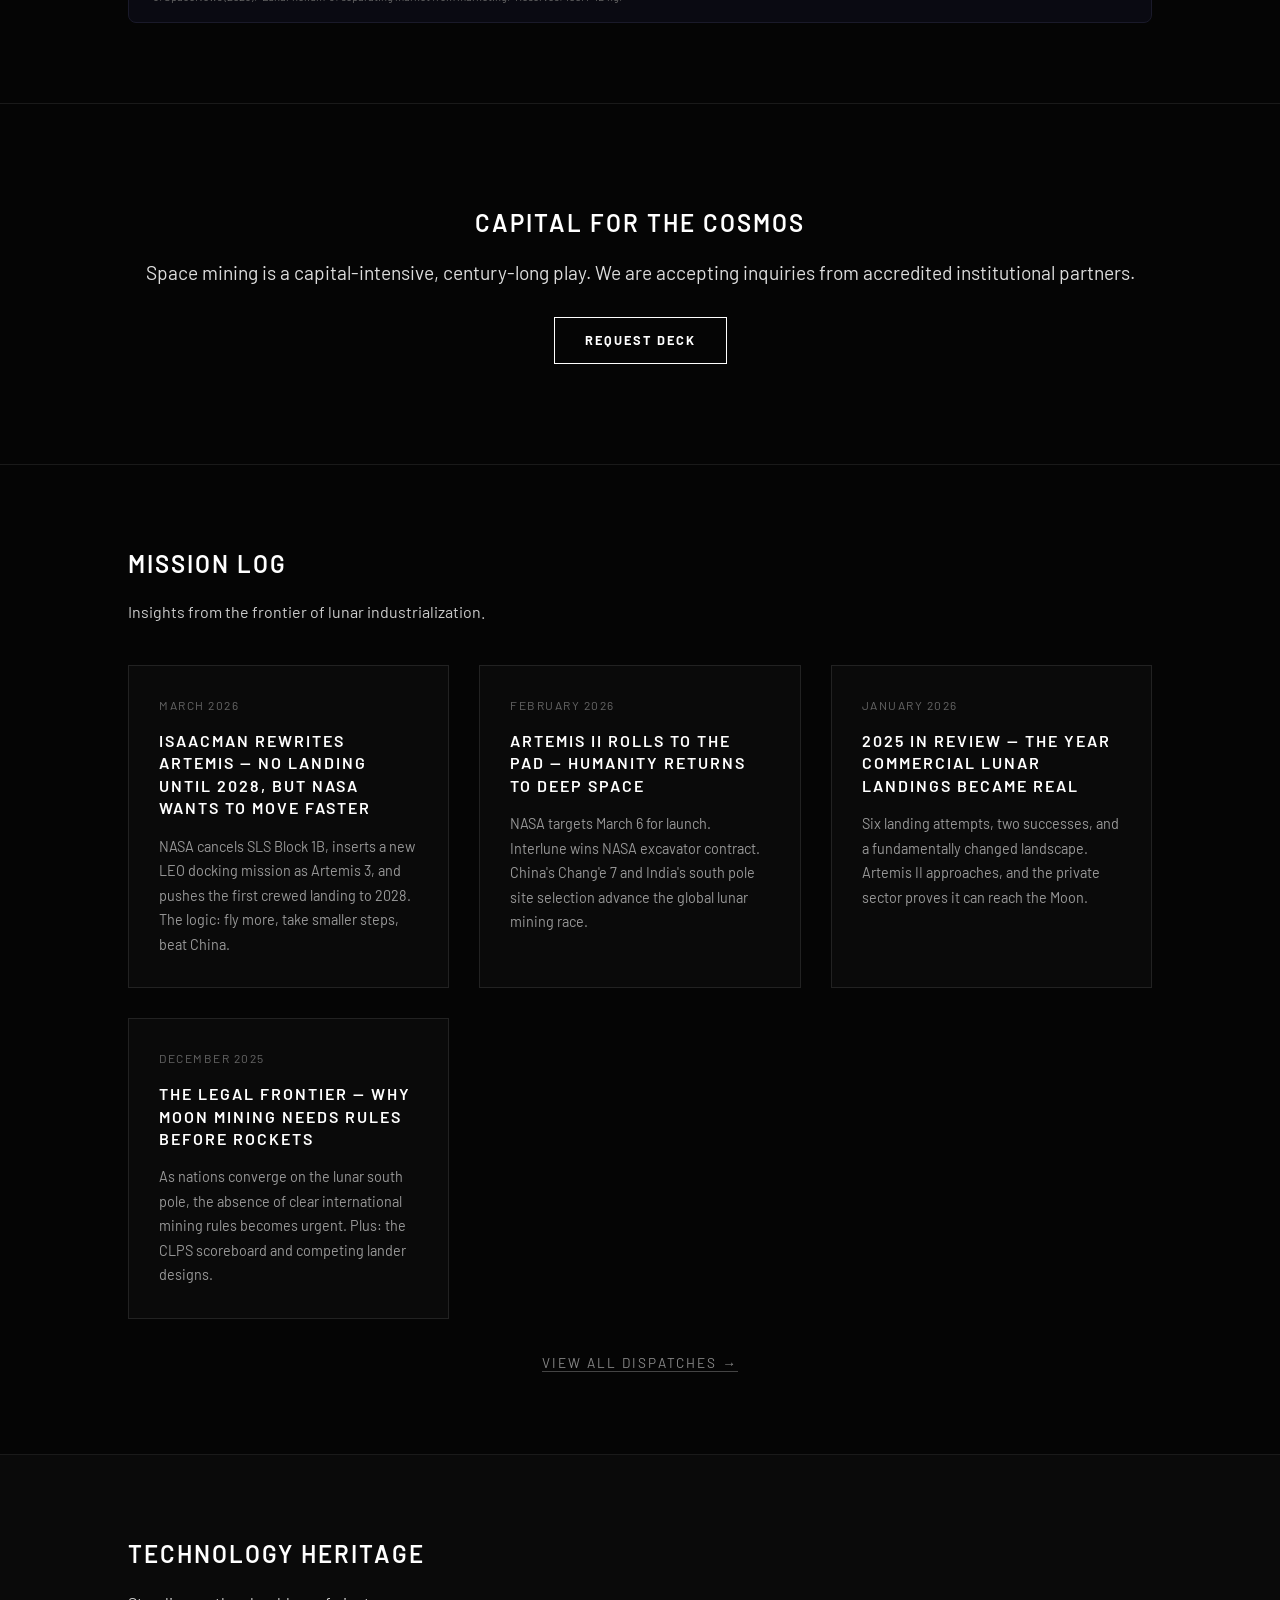
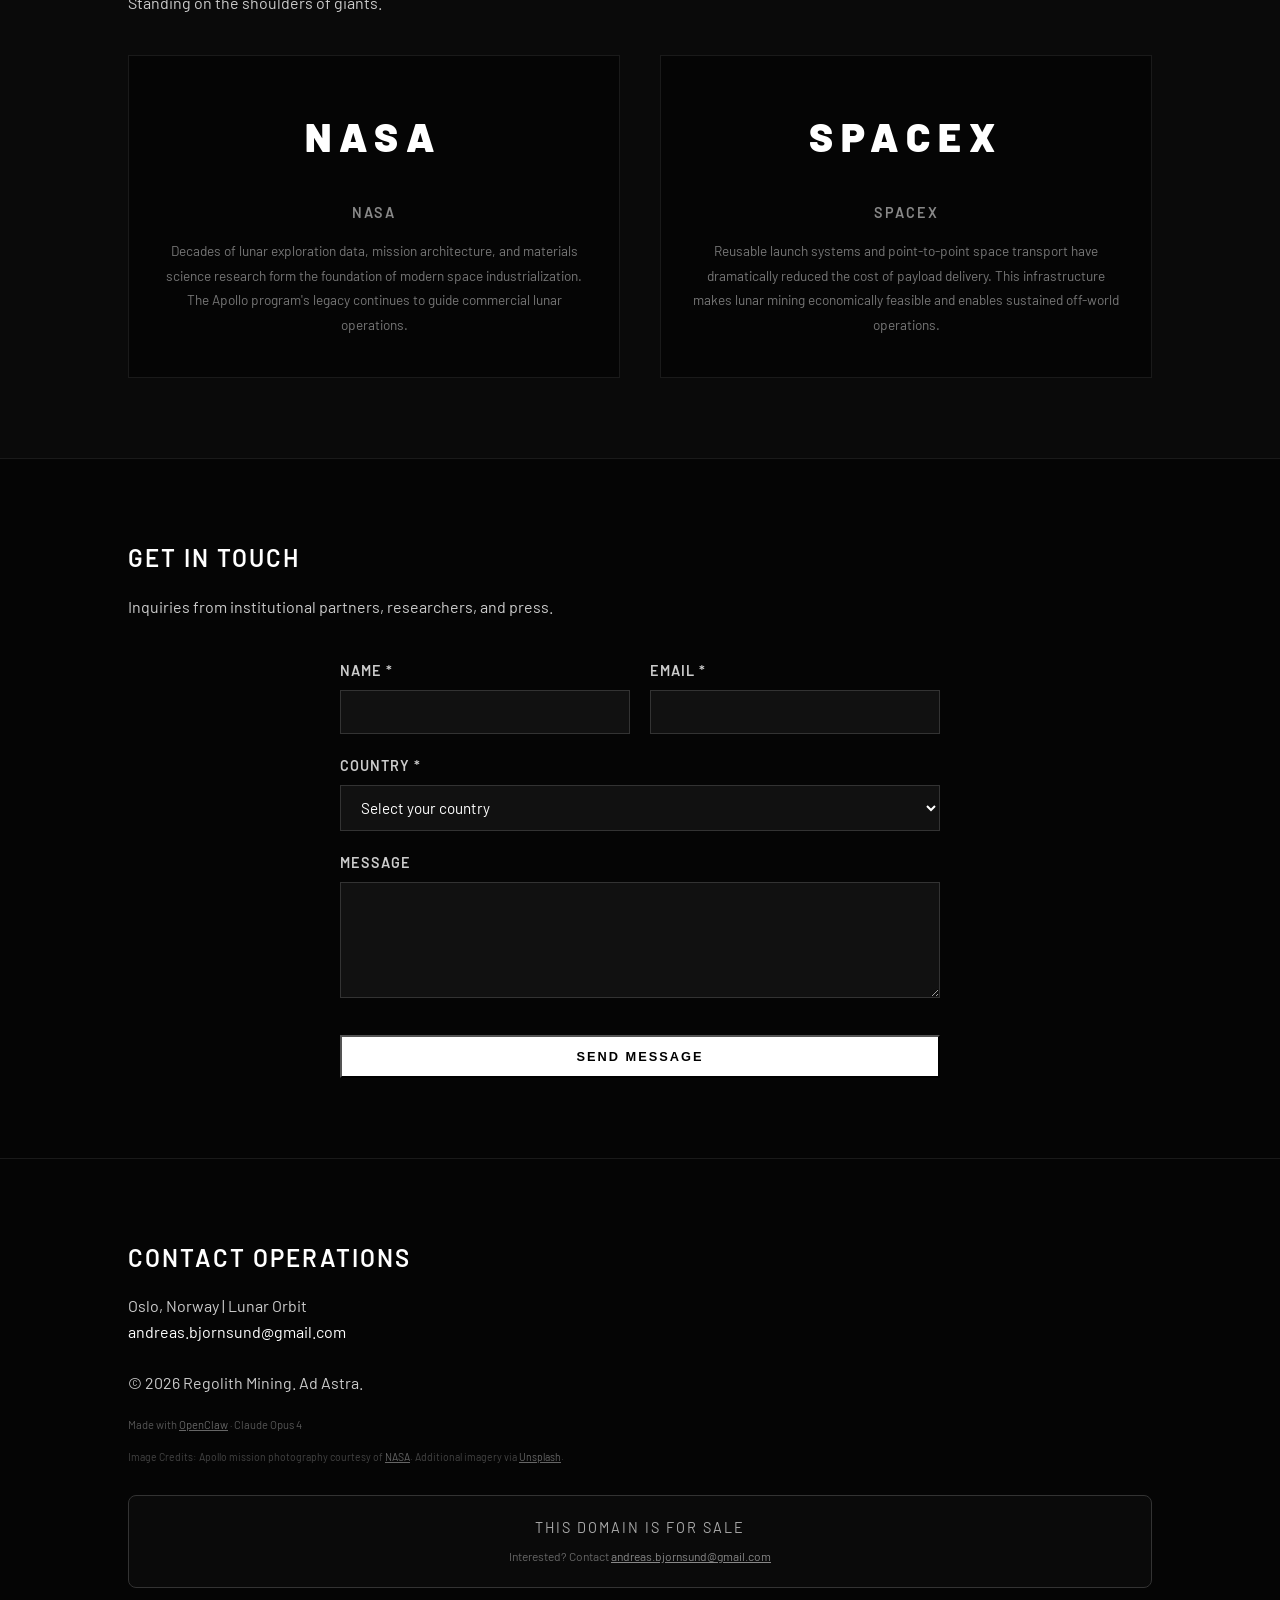
==== commit 644e1757: "Lunar Dispatch #5: Isaacman rewrites Artemis — NASA cancels SLS Block 1B, landing pushed to 2028 - N" ====
--- a/index.html
+++ b/index.html
@@ -439,6 +439,14 @@
 
         <div class="blog-grid">
             <article class="blog-card">
+                <a href="/blog/2026-03-lunar-dispatch.html" style="color:inherit;text-decoration:none">
+                <div class="blog-date">March 2026</div>
+                <h3>Isaacman Rewrites Artemis — No Landing Until 2028, But NASA Wants to Move Faster</h3>
+                <p>NASA cancels SLS Block 1B, inserts a new LEO docking mission as Artemis 3, and pushes the first crewed landing to 2028. The logic: fly more, take smaller steps, beat China.</p>
+                </a>
+            </article>
+
+            <article class="blog-card">
                 <a href="/blog/2026-02-lunar-dispatch.html" style="color:inherit;text-decoration:none">
                 <div class="blog-date">February 2026</div>
                 <h3>Artemis II Rolls to the Pad — Humanity Returns to Deep Space</h3>
@@ -459,14 +467,6 @@
                 <div class="blog-date">December 2025</div>
                 <h3>The Legal Frontier — Why Moon Mining Needs Rules Before Rockets</h3>
                 <p>As nations converge on the lunar south pole, the absence of clear international mining rules becomes urgent. Plus: the CLPS scoreboard and competing lander designs.</p>
-                </a>
-            </article>
-
-            <article class="blog-card">
-                <a href="/blog/2025-11-lunar-dispatch.html" style="color:inherit;text-decoration:none">
-                <div class="blog-date">November 2025</div>
-                <h3>Interlune's Harvester, Helium-3, and the Business Case for Lunar Mining</h3>
-                <p>The first real hardware for commercial lunar resource extraction is here. Who's building the picks and shovels for the lunar gold rush — and who's buying.</p>
                 </a>
             </article>
         </div>
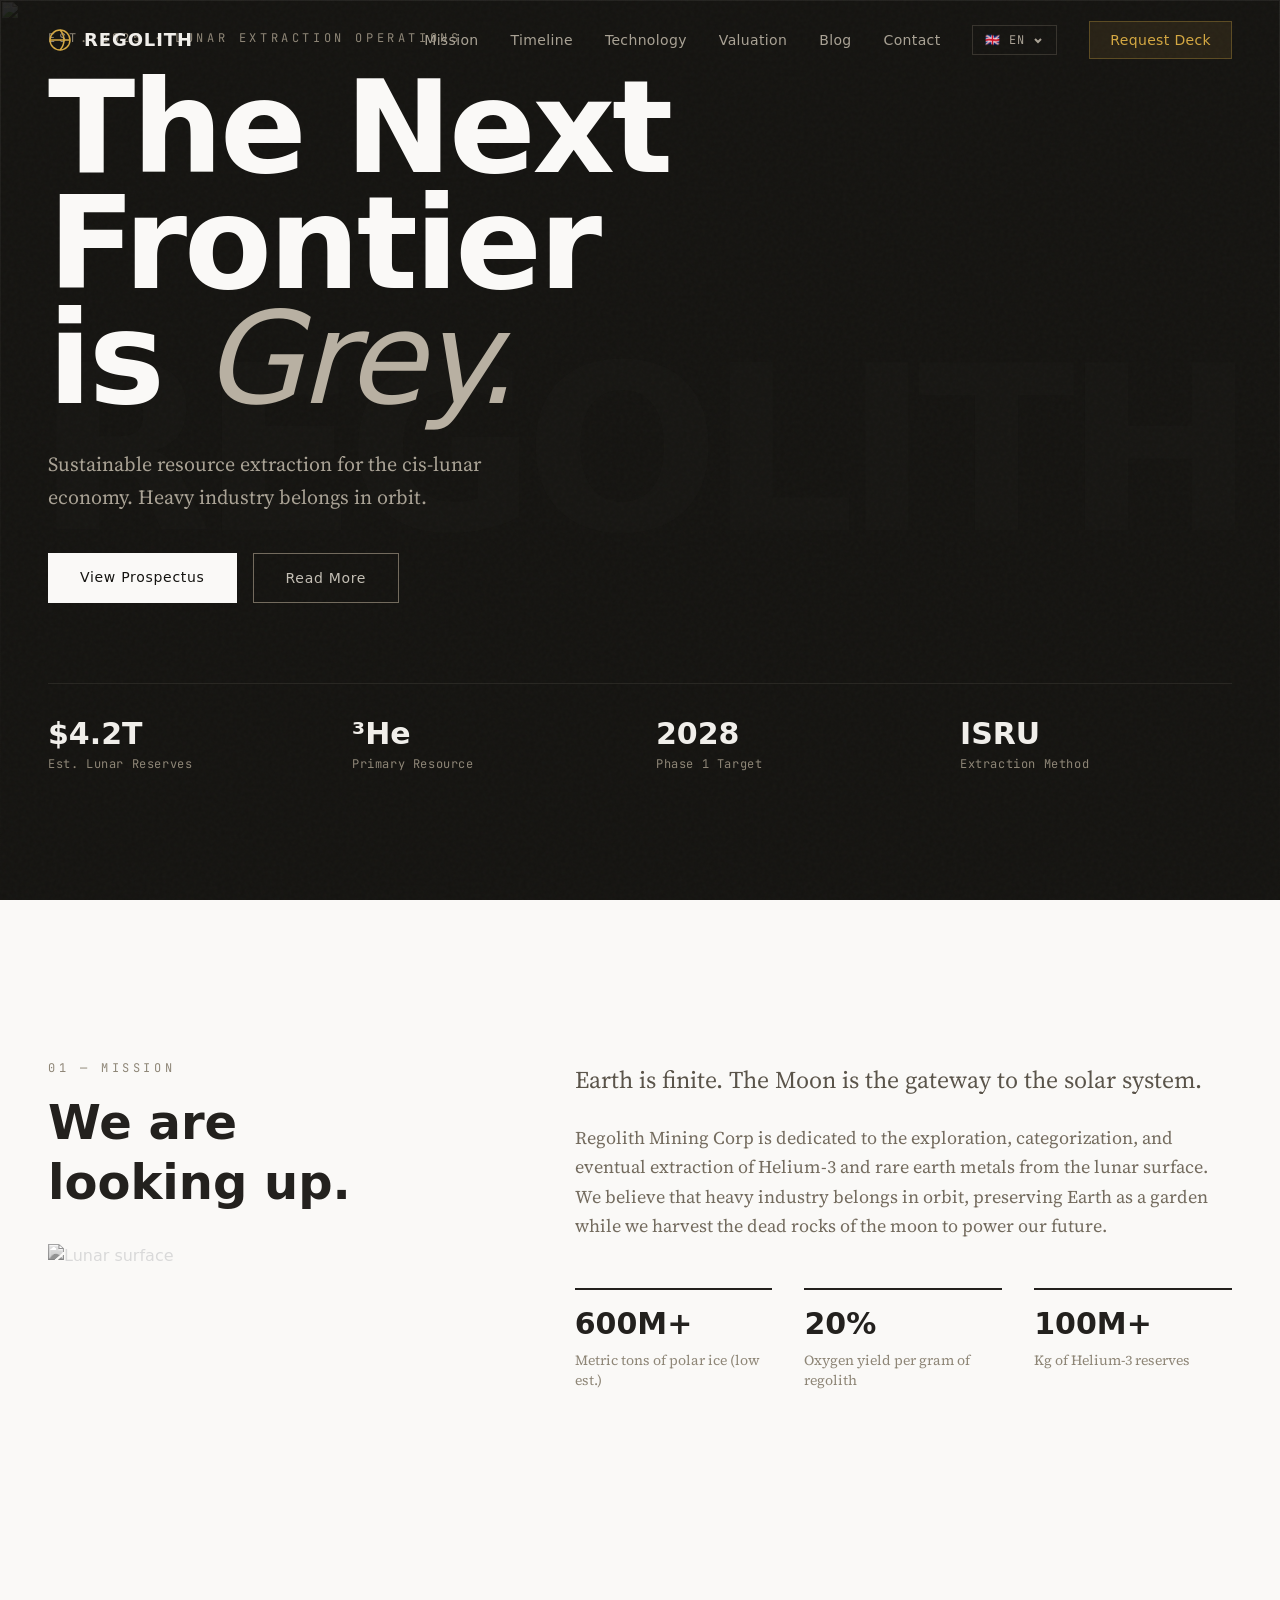
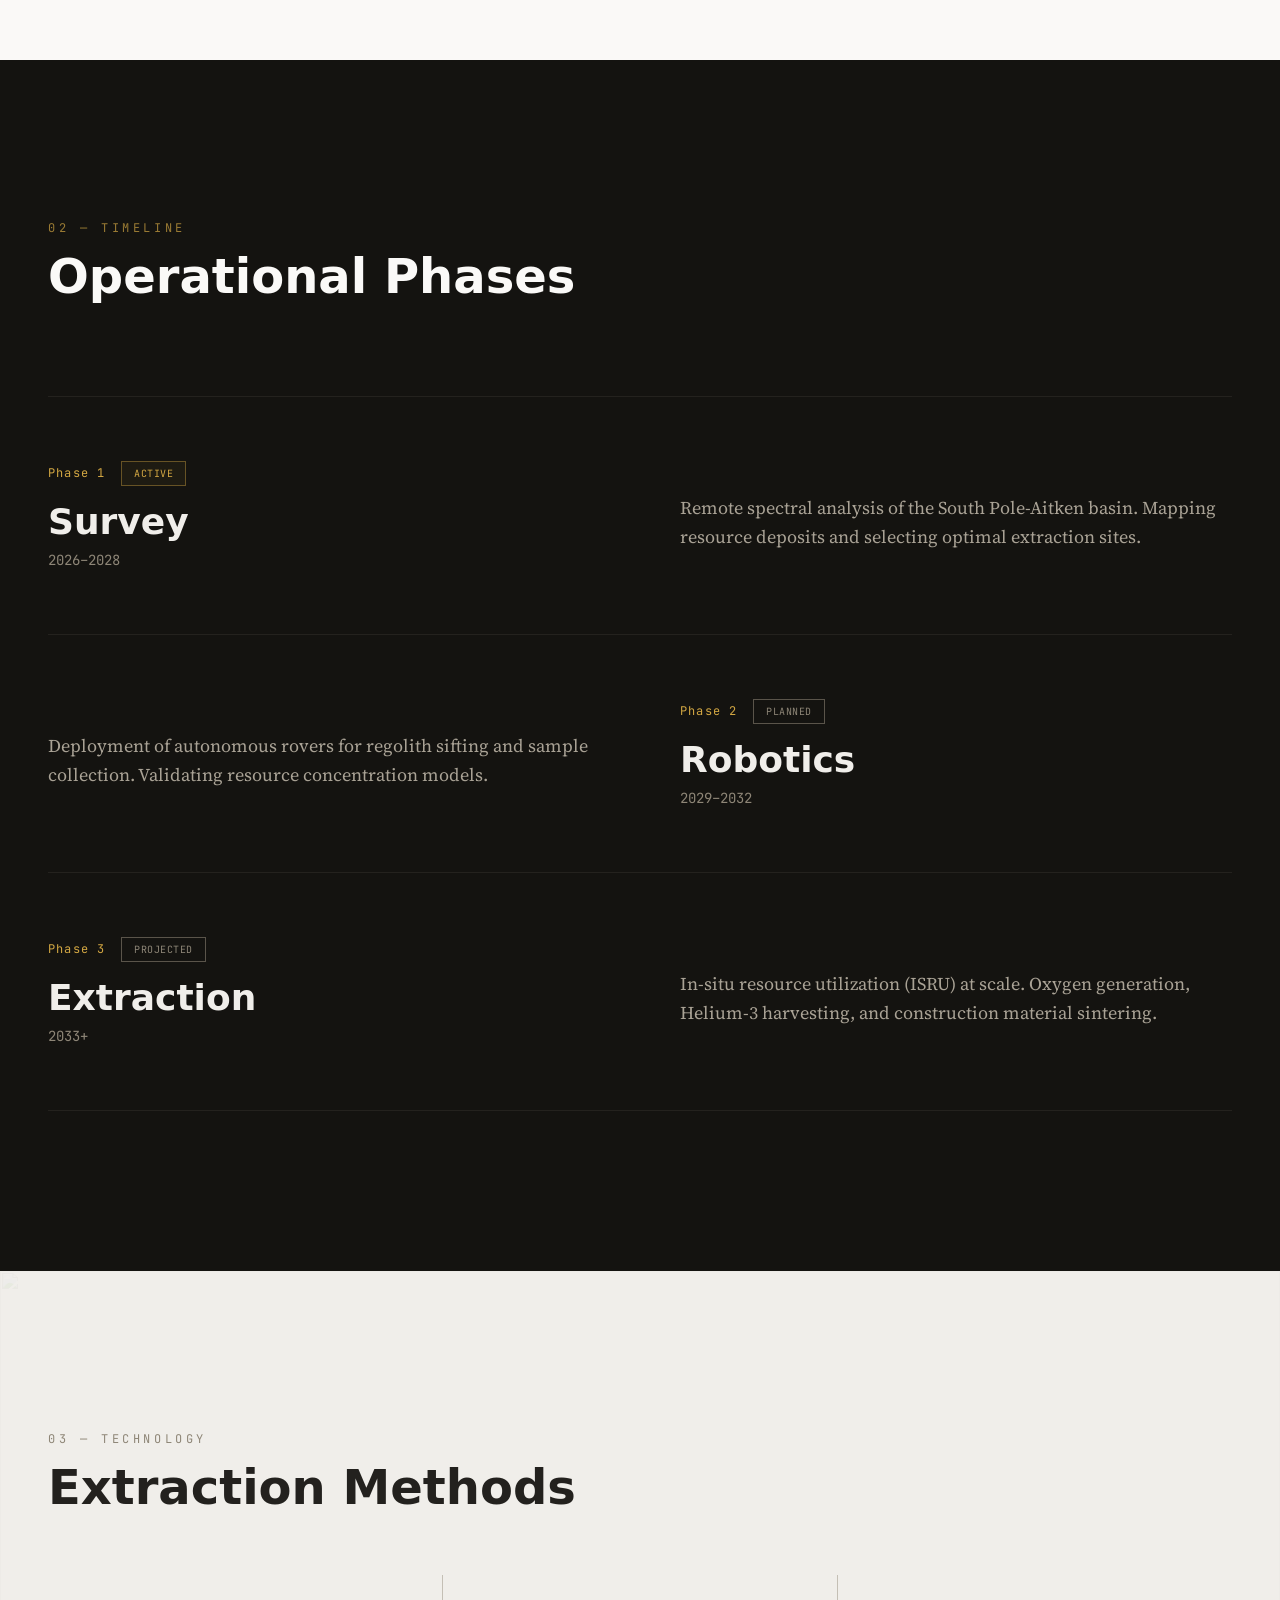
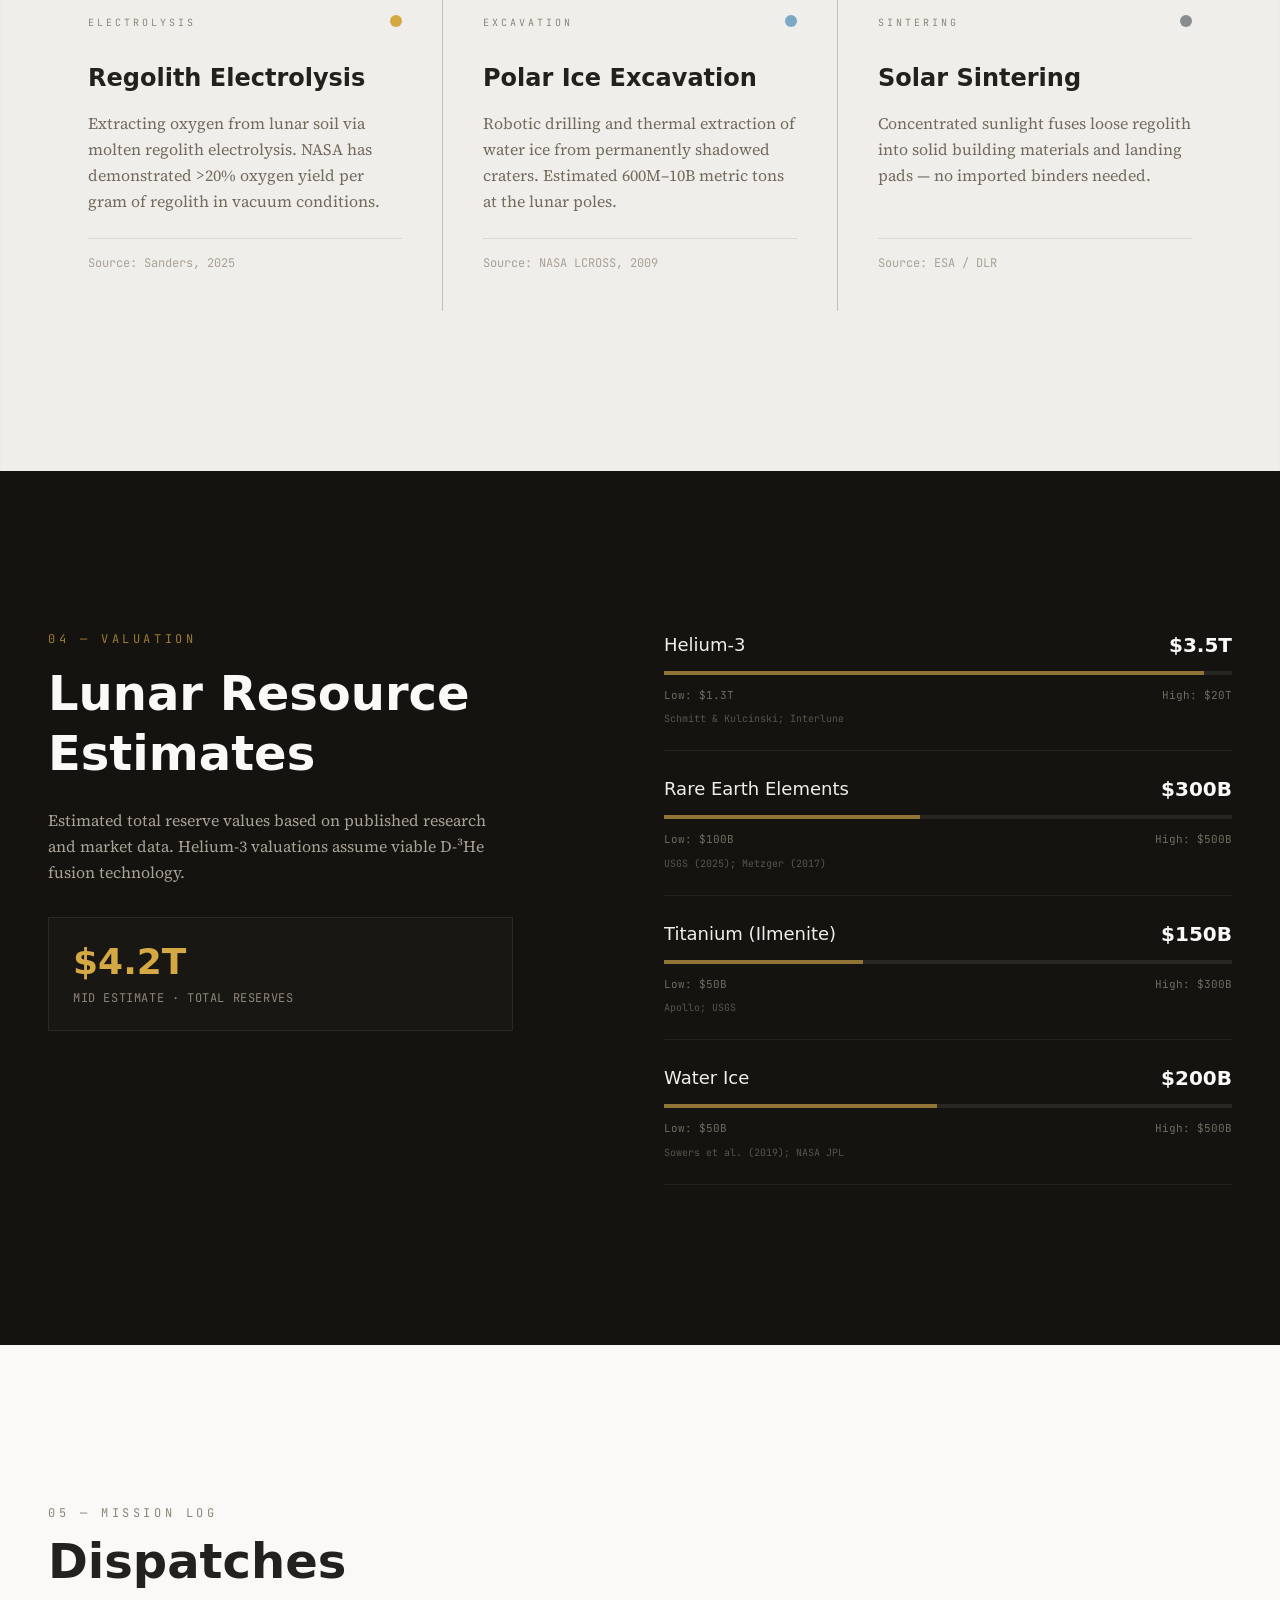
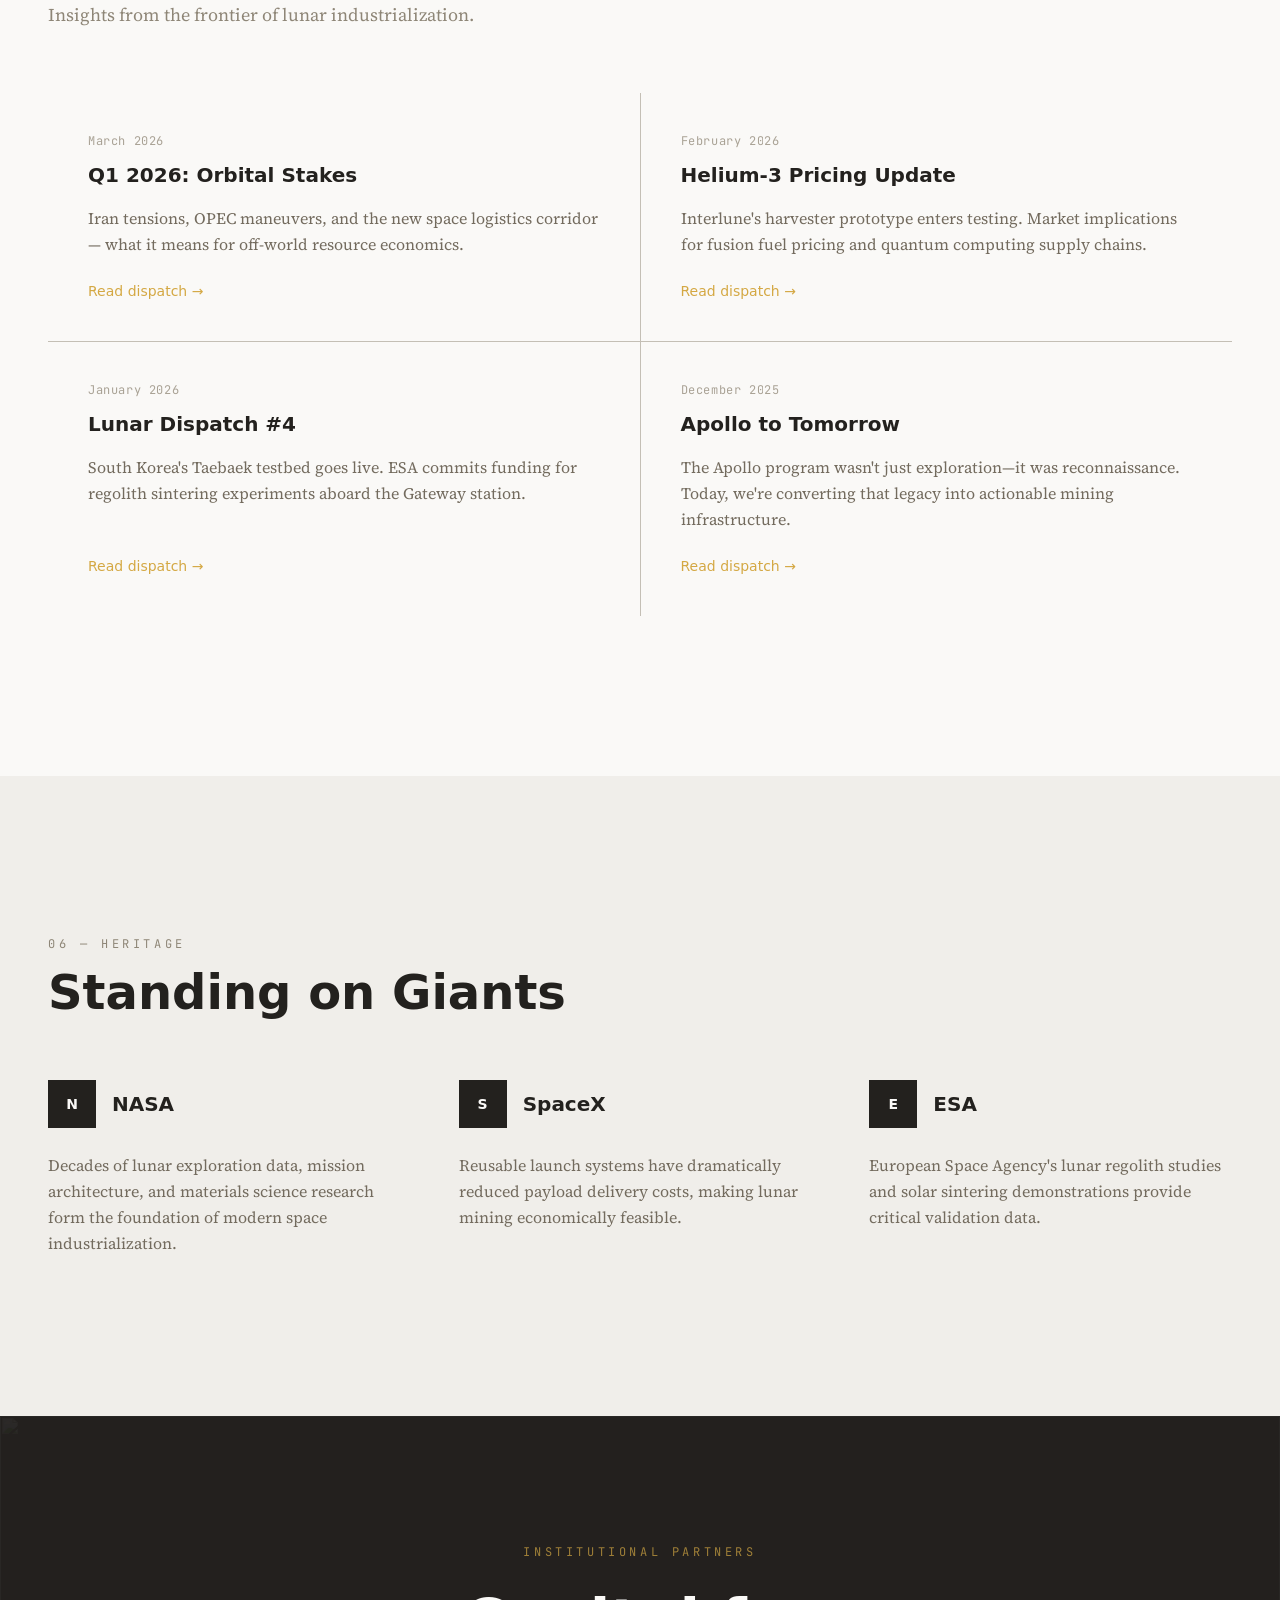
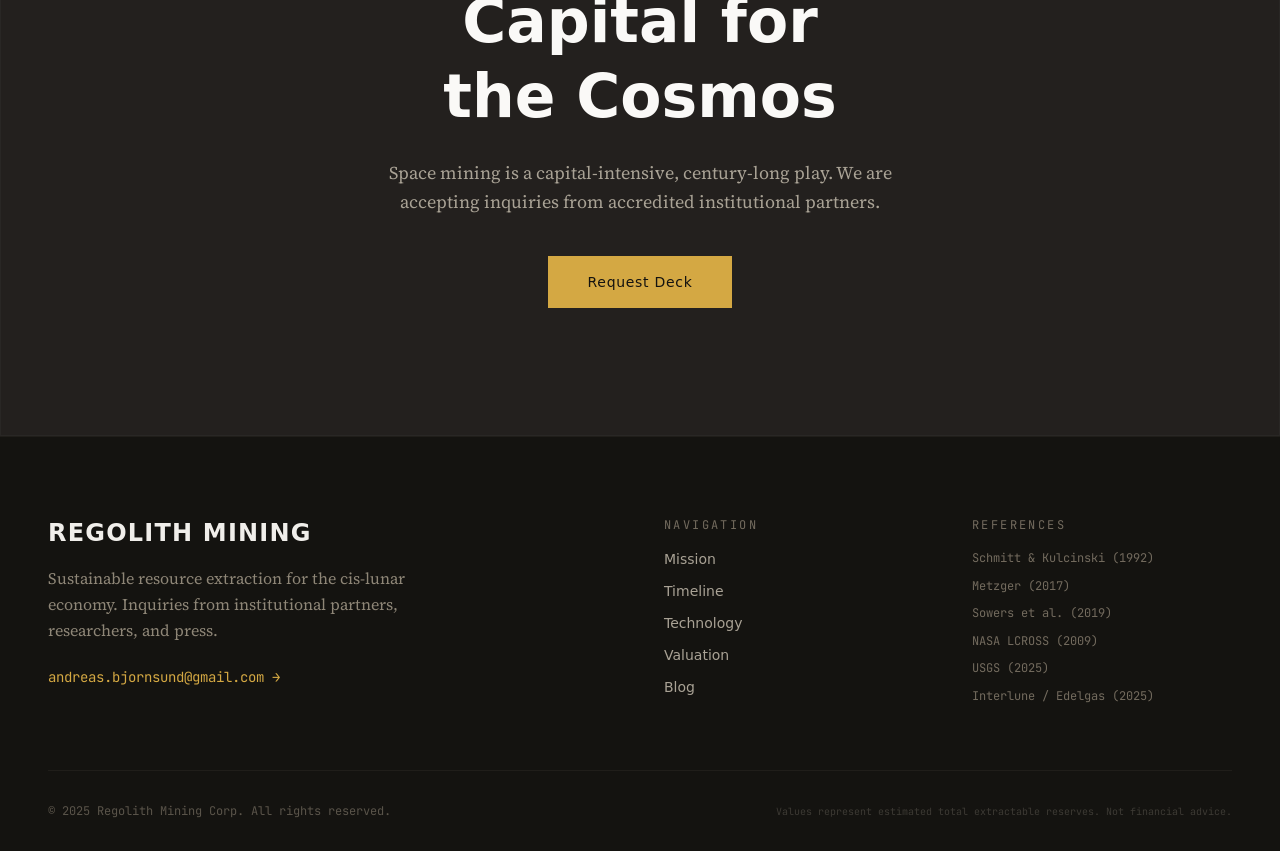
==== commit 0a750fdc: "Redesign: React + TypeScript + Tailwind CSS - Industrial lunar editorial design - Full i18n support " ====
--- a/index.html
+++ b/index.html
@@ -1,1496 +1,16 @@
-<!DOCTYPE html>
+<!doctype html>
 <html lang="en">
-<head>
-    <meta charset="UTF-8">
-    <meta name="viewport" content="width=device-width, initial-scale=1.0">
+  <head>
+    <meta charset="UTF-8" />
+    <meta name="viewport" content="width=device-width, initial-scale=1.0" />
     <title>Regolith Mining | Lunar Extraction Operations</title>
-
-    <!-- Google Tag Manager -->
-    <script>(function(w,d,s,l,i){w[l]=w[l]||[];w[l].push({'gtm.start':
-    new Date().getTime(),event:'gtm.js'});var f=d.getElementsByTagName(s)[0],
-    j=d.createElement(s),dl=l!='dataLayer'?'&l='+l:'';j.async=true;j.src=
-    'https://www.googletagmanager.com/gtm.js?id='+i+dl;f.parentNode.insertBefore(j,f);
-    })(window,document,'script','dataLayer','GTM-XXXXXXX');</script>
-    <!-- End Google Tag Manager -->
-
-    <link href="https://fonts.googleapis.com/css2?family=Barlow:wght@300;400;600&display=swap" rel="stylesheet">
-    <link rel="stylesheet" href="style.css?v=2">
-
-    <!-- JSON-LD Structured Data -->
-    <script type="application/ld+json">
-    {
-        "@context": "https://schema.org",
-        "@graph": [
-            {
-                "@type": "Organization",
-                "@id": "https://regolithmining.com/#organization",
-                "name": "Regolith Mining Corp",
-                "alternateName": "Regolith Mining",
-                "url": "https://regolithmining.com",
-                "logo": {
-                    "@type": "ImageObject",
-                    "url": "https://regolithmining.com/logo.png",
-                    "width": 600,
-                    "height": 60
-                },
-                "description": "Sustainable resource extraction for the cis-lunar economy. Dedicated to the exploration, categorization, and eventual extraction of Helium-3 and rare earth metals from the lunar surface.",
-                "foundingDate": "2025",
-                "foundingLocation": {
-                    "@type": "Place",
-                    "address": {
-                        "@type": "PostalAddress",
-                        "addressLocality": "Oslo",
-                        "addressCountry": "NO"
-                    }
-                },
-                "contactPoint": {
-                    "@type": "ContactPoint",
-                    "email": "andreas.bjornsund@gmail.com",
-                    "contactType": "Investor Relations",
-                    "areaServed": "Worldwide"
-                },
-                "sameAs": [],
-                "knowsAbout": [
-                    "Space Mining",
-                    "Lunar Mining",
-                    "Helium-3 Extraction",
-                    "Rare Earth Elements",
-                    "Space Industrialization",
-                    "ISRU Technology",
-                    "Lunar Resource Utilization"
-                ]
-            },
-            {
-                "@type": "WebSite",
-                "@id": "https://regolithmining.com/#website",
-                "url": "https://regolithmining.com",
-                "name": "Regolith Mining | Lunar Extraction Operations",
-                "description": "The next frontier is grey. Sustainable resource extraction for the cis-lunar economy.",
-                "publisher": {
-                    "@id": "https://regolithmining.com/#organization"
-                },
-                "inLanguage": ["en", "no", "de", "sv", "nl", "ja"]
-            },
-            {
-                "@type": "WebPage",
-                "@id": "https://regolithmining.com/#webpage",
-                "url": "https://regolithmining.com",
-                "name": "Regolith Mining | Lunar Extraction Operations",
-                "isPartOf": {
-                    "@id": "https://regolithmining.com/#website"
-                },
-                "about": {
-                    "@id": "https://regolithmining.com/#organization"
-                },
-                "description": "Earth is finite. The Moon is the gateway to the solar system. Regolith Mining Corp is dedicated to lunar resource extraction and space industrialization.",
-                "inLanguage": "en"
-            },
-            {
-                "@type": "BreadcrumbList",
-                "@id": "https://regolithmining.com/#breadcrumb",
-                "itemListElement": [
-                    {
-                        "@type": "ListItem",
-                        "position": 1,
-                        "name": "Home",
-                        "item": "https://regolithmining.com"
-                    },
-                    {
-                        "@type": "ListItem",
-                        "position": 2,
-                        "name": "About",
-                        "item": "https://regolithmining.com#about"
-                    },
-                    {
-                        "@type": "ListItem",
-                        "position": 3,
-                        "name": "Technology",
-                        "item": "https://regolithmining.com#technology"
-                    },
-                    {
-                        "@type": "ListItem",
-                        "position": 4,
-                        "name": "Valuation",
-                        "item": "https://regolithmining.com#valuation"
-                    },
-                    {
-                        "@type": "ListItem",
-                        "position": 5,
-                        "name": "Invest",
-                        "item": "https://regolithmining.com#invest"
-                    }
-                ]
-            },
-            {
-                "@type": "Service",
-                "@id": "https://regolithmining.com/#service",
-                "serviceType": "Lunar Resource Extraction",
-                "provider": {
-                    "@id": "https://regolithmining.com/#organization"
-                },
-                "areaServed": {
-                    "@type": "Place",
-                    "name": "Moon"
-                },
-                "description": "Exploration, categorization, and extraction of Helium-3, rare earth elements, titanium, and water ice from the lunar surface.",
-                "offers": {
-                    "@type": "Offer",
-                    "availability": "https://schema.org/PreOrder",
-                    "description": "Investment opportunities in lunar mining operations"
-                }
-            }
-        ]
-    }
-    </script>
-
-<style>
-    /* === MOBILE MENU FIX === */
-    /* 1. Hide the hamburger on desktop */
-    .burger { display: none; cursor: pointer; }
-    .burger div { width: 25px; height: 3px; background-color: white; margin: 5px; transition: all 0.3s ease; }
-
-    /* 2. Show hamburger & hide menu on mobile */
-    @media screen and (max-width: 768px) {
-        body { overflow-x: hidden; } /* Stop side-scrolling */
-
-        .nav-links {
-            position: fixed; /* Lock it to the screen */
-            right: 0px;
-            height: 100vh;
-            top: 0;
-            background-color: #000000; /* Solid Black */
-            display: flex;
-            flex-direction: column;
-            align-items: center;
-            justify-content: center; /* Center items vertically */
-            width: 75%; /* Takes up 75% of screen, leaves 25% visible */
-            max-width: 400px; /* Don't get too wide on tablets */
-            transform: translateX(100%); /* Push it off-screen to the right */
-            transition: transform 0.4s ease-in-out;
-            z-index: 998;
-            padding-bottom: 50px;
-            box-shadow: -5px 0 15px rgba(0,0,0,0.5); /* Shadow for depth */
-        }
-
-        .nav-links li {
-            opacity: 1;
-            margin: 25px 0;
-        }
-
-        .nav-links a {
-            font-size: 1.5rem; /* Make text bigger on mobile */
-        }
-
-        /* Language selector on mobile - inside menu */
-        .language-selector {
-            position: fixed;
-            top: 20px;
-            left: 50%;
-            transform: translateX(-50%);
-            z-index: 1001;
-        }
-
-        .lang-dropdown-btn {
-            padding: 10px 14px;
-            font-size: 0.85rem;
-        }
-
-        .lang-dropdown-menu {
-            right: auto;
-            left: 50%;
-            transform: translateX(-50%) translateY(-10px);
-        }
-
-        .lang-dropdown-menu.active {
-            transform: translateX(-50%) translateY(0);
-        }
-
-        .burger {
-            display: block !important;
-            z-index: 999; /* Sit on top of the menu */
-            position: absolute;
-            right: 25px;
-            top: 25px;
-        }
-
-        /* 3. The class that JavaScript adds to show the menu */
-        .nav-active {
-            transform: translateX(0%) !important; /* Bring it back on screen */
-        }
-
-        /* Optional: Turn burger into X when open */
-        .toggle .line1 { transform: rotate(-45deg) translate(-5px, 6px); }
-        .toggle .line2 { opacity: 0; }
-        .toggle .line3 { transform: rotate(45deg) translate(-5px, -6px); }
-    }
-</style>
-    <link rel="icon" type="image/svg+xml" href="data:image/svg+xml,%3Csvg xmlns='http://www.w3.org/2000/svg' viewBox='0 0 64 64'%3E%3Ccircle cx='32' cy='32' r='30' fill='%23c8c8c8'/%3E%3Ccircle cx='22' cy='20' r='6' fill='%23aaa' opacity='0.6'/%3E%3Ccircle cx='40' cy='28' r='4' fill='%23aaa' opacity='0.5'/%3E%3Ccircle cx='28' cy='40' r='5' fill='%23aaa' opacity='0.4'/%3E%3Ccircle cx='44' cy='42' r='3' fill='%23aaa' opacity='0.5'/%3E%3Ccircle cx='18' cy='34' r='2.5' fill='%23aaa' opacity='0.3'/%3E%3C/svg%3E">
-</head>
-<body>
-    <!-- Google Tag Manager (noscript) -->
-    <noscript><iframe src="https://www.googletagmanager.com/ns.html?id=GTM-XXXXXXX"
-    height="0" width="0" style="display:none;visibility:hidden"></iframe></noscript>
-    <!-- End Google Tag Manager (noscript) -->
-
-    <nav>
-        <a href="#" class="logo">
-            <span class="logo-full">REGOLITH MINING</span>
-            <span class="logo-short">REGOLITH</span>
-        </a>
-        <ul class="nav-links">
-            <li><a href="#about" data-translate="nav.about">About</a></li>
-            <li><a href="#when" data-translate="nav.when">When</a></li>
-            <li><a href="#technology" data-translate="nav.technology">Technology</a></li>
-            <li><a href="#valuation" data-translate="nav.valuation">Valuation</a></li>
-            <li><a href="#blog" data-translate="nav.blog">Blog</a></li>
-            <li><a href="#invest" data-translate="nav.invest">Invest</a></li>
-            <li><a href="#contact" data-translate="nav.contact">Contact</a></li>
-        </ul>
-        <div class="language-selector">
-            <button class="lang-dropdown-btn" id="langDropdownBtn">
-                <span class="flag">🇬🇧</span>
-                <span class="lang-code">EN</span>
-                <span class="arrow">▼</span>
-            </button>
-            <div class="lang-dropdown-menu" id="langDropdownMenu">
-                <button class="lang-option" data-lang="en" data-flag="🇬🇧">
-                    <span class="flag">🇬🇧</span>
-                    <span class="lang-name">English</span>
-                </button>
-                <button class="lang-option" data-lang="no" data-flag="🇳🇴">
-                    <span class="flag">🇳🇴</span>
-                    <span class="lang-name">Norsk</span>
-                </button>
-                <button class="lang-option" data-lang="de" data-flag="🇩🇪">
-                    <span class="flag">🇩🇪</span>
-                    <span class="lang-name">Deutsch</span>
-                </button>
-                <button class="lang-option" data-lang="sv" data-flag="🇸🇪">
-                    <span class="flag">🇸🇪</span>
-                    <span class="lang-name">Svenska</span>
-                </button>
-                <button class="lang-option" data-lang="nl" data-flag="🇳🇱">
-                    <span class="flag">🇳🇱</span>
-                    <span class="lang-name">Nederlands</span>
-                </button>
-                <button class="lang-option" data-lang="ja" data-flag="🇯🇵">
-                    <span class="flag">🇯🇵</span>
-                    <span class="lang-name">日本語</span>
-                </button>
-            </div>
-        </div>
-        <div class="burger">
-            <div class="line1"></div>
-            <div class="line2"></div>
-            <div class="line3"></div>
-        </div>
-    </nav>
-
-    <header class="hero">
-        <!-- Video Background (optional) -->
-        <video class="hero-video" autoplay muted loop playsinline>
-            <source src="moon-animation.mp4" type="video/mp4">
-            <source src="moon-animation.webm" type="video/webm">
-        </video>
-
-        <div class="hero-content">
-            <h1 data-translate="hero.title">The Next Frontier is Grey.</h1>
-            <p data-translate="hero.subtitle">Sustainable resource extraction for the cis-lunar economy.</p>
-            <a href="#invest" class="btn" data-translate="hero.cta">View Prospectus</a>
-        </div>
-    </header>
-
-    <section id="about" class="container">
-        <h2 data-translate="about.title">The Mission</h2>
-        <p class="lead" data-translate="about.tagline">We are looking up.</p>
-        <div class="grid-2">
-            <div>
-                <p data-translate="about.p1">Earth is finite. The Moon is the gateway to the solar system. Regolith Mining Corp is dedicated to the exploration, categorization, and eventual extraction of Helium-3 and rare earth metals from the lunar surface.</p>
-                <p data-translate="about.p2">We believe that heavy industry belongs in orbit, preserving Earth as a garden while we harvest the dead rocks of the moon to power our future.</p>
-            </div>
-            <div class="image-box">
-                <img src="https://images.unsplash.com/photo-1522030299830-16b8d3d049fe?q=80&w=1600&auto=format&fit=crop" alt="Lunar Surface Close up">
-            </div>
-        </div>
-    </section>
-
-    <section id="when" class="container bg-darker">
-        <h2 data-translate="timeline.title">Operational Timeline</h2>
-        <div class="timeline">
-            <div class="timeline-item">
-                <h3 data-translate="timeline.phase1.title">Phase 1: Survey</h3>
-                <p data-translate="timeline.phase1.desc">Remote spectral analysis of the South Pole-Aitken basin.</p>
-            </div>
-            <div class="timeline-item">
-                <h3 data-translate="timeline.phase2.title">Phase 2: Robotics</h3>
-                <p data-translate="timeline.phase2.desc">Deployment of autonomous rovers for regolith sifting samples.</p>
-            </div>
-            <div class="timeline-item">
-                <h3 data-translate="timeline.phase3.title">Phase 3: Extraction</h3>
-                <p data-translate="timeline.phase3.desc">In-situ resource utilization (ISRU) tests and oxygen generation.</p>
-            </div>
-        </div>
-    </section>
-
-    <section id="technology" class="container">
-        <h2 data-translate="tech.title">Technology</h2>
-        <div class="grid-3">
-            <div class="card">
-                <h3 data-translate="tech.card1.title">Regolith Electrolysis</h3>
-                <p data-translate="tech.card1.desc">Extracting oxygen from lunar soil via molten regolith electrolysis. NASA has demonstrated &gt;20% oxygen yield per gram of regolith in vacuum conditions (Sanders, 2025).</p>
-            </div>
-            <div class="card">
-                <h3 data-translate="tech.card2.title">Polar Ice Excavation</h3>
-                <p data-translate="tech.card2.desc">Robotic drilling and thermal extraction of water ice from permanently shadowed craters. Estimated 600M–10B metric tons at the lunar poles (NASA LCROSS, 2009).</p>
-            </div>
-            <div class="card">
-                <h3 data-translate="tech.card3.title">Solar Sintering</h3>
-                <p data-translate="tech.card3.desc">Concentrated sunlight fuses loose regolith into solid building materials and landing pads — no imported binders needed. ESA and DLR have demonstrated the process with lunar simulant.</p>
-            </div>
-        </div>
-    </section>
-
-    <section id="valuation" class="container">
-        <h2 data-translate="valuation.title">Lunar Resource Valuation</h2>
-        <p class="lead" data-translate="valuation.subtitle">Estimated total reserve values based on published research and market data.</p>
-
-        <div class="valuation-table-wrapper">
-            <table class="valuation-table">
-                <thead>
-                    <tr>
-                        <th data-translate="valuation.table.resource">Resource</th>
-                        <th data-translate="valuation.table.low">Low Est.</th>
-                        <th data-translate="valuation.table.mid">Mid Est.</th>
-                        <th data-translate="valuation.table.high">High Est.</th>
-                        <th data-translate="valuation.table.source">Key Source</th>
-                    </tr>
-                </thead>
-                <tbody>
-                    <tr>
-                        <td data-translate="valuation.table.helium3">Helium-3</td>
-                        <td>$1.3T</td>
-                        <td>$3.5T</td>
-                        <td>$20T</td>
-                        <td style="font-size:0.7rem" data-translate="valuation.table.he3source">Schmitt & Kulcinski; Interlune</td>
-                    </tr>
-                    <tr>
-                        <td data-translate="valuation.table.ree">Rare Earth Elements</td>
-                        <td>$100B</td>
-                        <td>$300B</td>
-                        <td>$500B</td>
-                        <td style="font-size:0.7rem" data-translate="valuation.table.reesource">USGS (2025); Metzger (2017)</td>
-                    </tr>
-                    <tr>
-                        <td data-translate="valuation.table.titanium">Titanium (Ilmenite)</td>
-                        <td>$50B</td>
-                        <td>$150B</td>
-                        <td>$300B</td>
-                        <td style="font-size:0.7rem" data-translate="valuation.table.tisource">Apollo sample analysis; USGS</td>
-                    </tr>
-                    <tr>
-                        <td data-translate="valuation.table.water">Water Ice</td>
-                        <td>$50B</td>
-                        <td>$200B</td>
-                        <td>$500B</td>
-                        <td style="font-size:0.7rem" data-translate="valuation.table.watersource">Sowers et al. (2019); NASA JPL</td>
-                    </tr>
-                    <tr class="total-row">
-                        <td data-translate="valuation.table.total">Total Estimated Reserves</td>
-                        <td>$1.5T</td>
-                        <td>$4.2T</td>
-                        <td>$21.3T</td>
-                        <td style="font-size:0.7rem" data-translate="valuation.table.totalsource">Average of estimates</td>
-                    </tr>
-                </tbody>
-            </table>
-        </div>
-
-        <p class="valuation-note" data-translate="valuation.note">
-            Values represent estimated total extractable reserves based on published research, not annual production. Helium-3 valuations assume viable D-³He fusion technology. Range reflects uncertainty in extraction costs and market development. See references below.
-        </p>
-
-        <div class="references" style="margin-top: 20px; padding: 15px; background: #0a0a12; border-radius: 8px; border: 1px solid #1a1a2a;">
-            <h3 style="font-size: 0.85rem; color: #8888aa; margin-bottom: 10px;" data-translate="valuation.refs.title">References</h3>
-            <ol style="font-size: 0.7rem; color: #666; line-height: 1.8; padding-left: 20px;">
-                <li>Wittenberg, L.J., Santarius, J.F. & Kulcinski, G.L. (1986). "Lunar Source of ³He for Commercial Fusion Power." <em>Fusion Technology</em>, 10, 167-178.</li>
-                <li>Schmitt, H.H. & Kulcinski, G.L. (1992). "Helium-3 Fusion Economics." <em>Journal of the British Interplanetary Society</em>, 45(2).</li>
-                <li>Schmitt, H.H. (2006). <em>Return to the Moon: Exploration, Enterprise, and Energy in the Human Settlement of Space</em>. Springer.</li>
-                <li>Metzger, P.T. (2017). "Sources of Extraterrestrial Rare Earth Elements: To the Moon and Beyond." <em>Resources</em>, 6(3), 40.</li>
-                <li>Sowers, G.F. et al. (2019). "Commercial Lunar Propellant Architecture." <em>REACH - Reviews in Human Space Exploration</em>, 13.</li>
-                <li>USGS (2025). "Rare Earth Elements on the Moon." <em>Fact Sheet 2025-3049</em>.</li>
-                <li>NASA (2021). Olson, A.D. "Lunar Helium-3: Mining Concepts, Extraction Research, and Potential ISRU." <em>AIAA ASCEND</em>.</li>
-                <li>Interlune / Edelgas Group (2025). Helium-3 market pricing: ~$2,500/liter, ~$20M/kg. Via <em>Space.com</em>.</li>
-                <li>SpaceNews (2025). "Lunar helium-3: separating market from marketing." Reserves: 100M–1B kg.</li>
-            </ol>
-        </div>
-    </section>
-
-    <section id="invest" class="hero-small">
-        <div class="hero-content">
-            <h2 data-translate="invest.title">Capital for the Cosmos</h2>
-            <p data-translate="invest.desc">Space mining is a capital-intensive, century-long play. We are accepting inquiries from accredited institutional partners.</p>
-            <a href="mailto:andreas.bjornsund@gmail.com" class="btn btn-outline" data-translate="invest.cta">Request Deck</a>
-        </div>
-    </section>
-
-    <section id="blog" class="container">
-        <h2 data-translate="blog.title">Mission Log</h2>
-        <p class="lead" data-translate="blog.subtitle">Insights from the frontier of lunar industrialization.</p>
-
-        <div class="blog-grid">
-            <article class="blog-card">
-                <a href="/blog/2026-03-lunar-dispatch.html" style="color:inherit;text-decoration:none">
-                <div class="blog-date">March 2026</div>
-                <h3>Isaacman Rewrites Artemis — No Landing Until 2028, But NASA Wants to Move Faster</h3>
-                <p>NASA cancels SLS Block 1B, inserts a new LEO docking mission as Artemis 3, and pushes the first crewed landing to 2028. The logic: fly more, take smaller steps, beat China.</p>
-                </a>
-            </article>
-
-            <article class="blog-card">
-                <a href="/blog/2026-02-lunar-dispatch.html" style="color:inherit;text-decoration:none">
-                <div class="blog-date">February 2026</div>
-                <h3>Artemis II Rolls to the Pad — Humanity Returns to Deep Space</h3>
-                <p>NASA targets March 6 for launch. Interlune wins NASA excavator contract. China's Chang'e 7 and India's south pole site selection advance the global lunar mining race.</p>
-                </a>
-            </article>
-
-            <article class="blog-card">
-                <a href="/blog/2026-01-lunar-dispatch.html" style="color:inherit;text-decoration:none">
-                <div class="blog-date">January 2026</div>
-                <h3>2025 in Review — The Year Commercial Lunar Landings Became Real</h3>
-                <p>Six landing attempts, two successes, and a fundamentally changed landscape. Artemis II approaches, and the private sector proves it can reach the Moon.</p>
-                </a>
-            </article>
-
-            <article class="blog-card">
-                <a href="/blog/2025-12-lunar-dispatch.html" style="color:inherit;text-decoration:none">
-                <div class="blog-date">December 2025</div>
-                <h3>The Legal Frontier — Why Moon Mining Needs Rules Before Rockets</h3>
-                <p>As nations converge on the lunar south pole, the absence of clear international mining rules becomes urgent. Plus: the CLPS scoreboard and competing lander designs.</p>
-                </a>
-            </article>
-        </div>
-
-        <div style="text-align:center; margin-top:30px;">
-            <a href="/blog/" style="color:#888; text-transform:uppercase; letter-spacing:2px; font-size:0.85rem; border-bottom:1px solid #444;">View All Dispatches →</a>
-        </div>
-    </section>
-
-    <section id="partners" class="container bg-darker">
-        <h2 data-translate="partners.title">Technology Heritage</h2>
-        <p class="lead" data-translate="partners.subtitle">Standing on the shoulders of giants.</p>
-
-        <div class="partners-grid">
-            <div class="partner-card">
-                <div class="partner-logo">
-                    <div class="nasa-logo">NASA</div>
-                </div>
-                <h3>NASA</h3>
-                <p data-translate="partners.nasa.desc">Decades of lunar exploration data, mission architecture, and materials science research form the foundation of modern space industrialization. The Apollo program's legacy continues to guide commercial lunar operations.</p>
-            </div>
-
-            <div class="partner-card">
-                <div class="partner-logo">
-                    <div class="spacex-logo">SPACEX</div>
-                </div>
-                <h3>SpaceX</h3>
-                <p data-translate="partners.spacex.desc">Reusable launch systems and point-to-point space transport have dramatically reduced the cost of payload delivery. This infrastructure makes lunar mining economically feasible and enables sustained off-world operations.</p>
-            </div>
-        </div>
-    </section>
-
-    <section id="contact-form" class="container">
-        <h2>Get In Touch</h2>
-        <p class="lead">Inquiries from institutional partners, researchers, and press.</p>
-
-        <div class="form-container">
-            <form id="contactForm">
-                <div class="form-row">
-                    <div class="form-group">
-                        <label for="name">Name *</label>
-                        <input type="text" id="name" name="name" required>
-                    </div>
-                    <div class="form-group">
-                        <label for="email">Email *</label>
-                        <input type="email" id="email" name="email" required>
-                    </div>
-                </div>
-
-                <div class="form-group">
-                    <label for="country">Country *</label>
-                    <select id="country" name="country" required>
-                        <option value="">Select your country</option>
-                        <option value="Norway">Norway</option>
-                        <option value="United States">United States</option>
-                        <option value="United Kingdom">United Kingdom</option>
-                        <option value="Germany">Germany</option>
-                        <option value="Sweden">Sweden</option>
-                        <option value="Netherlands">Netherlands</option>
-                        <option value="France">France</option>
-                        <option value="Canada">Canada</option>
-                        <option value="Australia">Australia</option>
-                        <option value="Japan">Japan</option>
-                        <option value="Other">Other</option>
-                    </select>
-                </div>
-
-                <div class="form-group">
-                    <label for="message">Message</label>
-                    <textarea id="message" name="message" rows="5"></textarea>
-                </div>
-
-                <button type="submit" class="btn" id="submitBtn">
-                    <span class="btn-text">Send Message</span>
-                    <span class="btn-loading" style="display:none;">Sending...</span>
-                </button>
-
-                <div id="formMessage" class="form-message"></div>
-            </form>
-        </div>
-    </section>
-
-    <footer id="contact">
-        <div class="container">
-            <h2 data-translate="footer.title">Contact Operations</h2>
-            <p data-translate="footer.location">Oslo, Norway | Lunar Orbit</p>
-            <p><a href="mailto:andreas.bjornsund@gmail.com">andreas.bjornsund@gmail.com</a></p>
-            <br>
-            <p class="copyright">&copy; 2026 Regolith Mining. Ad Astra.</p>
-            <p style="margin-top: 20px; font-size: 0.7rem; color: #555;">Made with <a href="https://openclaw.ai" target="_blank" style="color: #666; text-decoration: underline;">OpenClaw</a> · Claude Opus 4</p>
-            <p style="margin-top: 15px; font-size: 0.65rem; color: #444; line-height: 1.6;">
-                Image Credits: Apollo mission photography courtesy of <a href="https://images.nasa.gov" target="_blank" style="color: #666; text-decoration: underline;">NASA</a>.
-                Additional imagery via <a href="https://unsplash.com" target="_blank" style="color: #666; text-decoration: underline;">Unsplash</a>.
-            </p>
-            <div style="margin-top: 30px; padding: 20px; border: 1px solid #333; border-radius: 8px; background: #0a0a0a; text-align: center;">
-                <p style="font-size: 0.9rem; color: #aaa; margin: 0 0 8px 0; letter-spacing: 2px; text-transform: uppercase;">This domain is for sale</p>
-                <p style="font-size: 0.75rem; color: #666; margin: 0;">Interested? Contact <a href="mailto:andreas.bjornsund@gmail.com" style="color: #888; text-decoration: underline;">andreas.bjornsund@gmail.com</a></p>
-            </div>
-        </div>
-        <div id="deploy-status" style="margin-top: 30px; font-size: 0.7rem; color: #444; border-top: 1px solid #222; padding-top: 10px;">
-    <p><span data-translate="footer.version">System Version</span>: <span id="deploy-version">Loading...</span></p>
-    <p><span data-translate="footer.deployed">Last Deployed</span>: <span id="deploy-date">Checking...</span></p>
-    <p><span data-translate="footer.operator">Operator</span>: <span id="deploy-author">...</span></p>
-</div>
-    </footer>
-
-    <script>
-        // Simple Mobile Menu Toggle
-        const burger = document.querySelector('.burger');
-        const nav = document.querySelector('.nav-links');
-        burger.addEventListener('click', () => {
-            nav.classList.toggle('nav-active');
-        });
-    </script>
-<script>
-    // CONFIGURATION: Change these to match your GitHub details
-    const githubUsername = 'andreasbjornsund-hub'; 
-    const githubRepo = 'regolithmining.com'; // Check your GitHub URL to confirm this name
-
-    // Fetch latest commit data from GitHub API
-    fetch(`https://api.github.com/repos/${githubUsername}/${githubRepo}/commits?per_page=1`)
-    .then(response => response.json())
-    .then(data => {
-        const commit = data[0];
-        
-        // 1. Get the "Version" (First 7 letters of the unique ID)
-        const version = commit.sha.substring(0, 7);
-        
-        // 2. Get the Date (formatted nicely)
-        const dateObj = new Date(commit.commit.author.date);
-        const dateString = dateObj.toLocaleDateString('en-US', { 
-            year: 'numeric', month: 'short', day: 'numeric', 
-            hour: '2-digit', minute: '2-digit' 
-        });
-
-        // 3. Get the Author
-        const author = commit.commit.author.name;
-
-        // Update the HTML
-        document.getElementById('deploy-version').innerText = `v.${version}`;
-        document.getElementById('deploy-date').innerText = dateString;
-        document.getElementById('deploy-author').innerText = author;
-    })
-    .catch(error => {
-        console.error('Error fetching deploy status:', error);
-        document.getElementById('deploy-status').style.display = 'none'; // Hide if fails
-    });
-</script>
-<script>
-    // MOBILE MENU LOGIC
-    const burger = document.querySelector('.burger');
-    const nav = document.querySelector('.nav-links');
-    const navLinks = document.querySelectorAll('.nav-links a');
-
-    if (burger) {
-        // Toggle menu when clicking hamburger
-        burger.addEventListener('click', () => {
-            nav.classList.toggle('nav-active');
-            burger.classList.toggle('toggle');
-            // Prevent body scroll when menu is open
-            document.body.classList.toggle('menu-open');
-        });
-
-        // Close menu when clicking a nav link
-        navLinks.forEach(link => {
-            link.addEventListener('click', () => {
-                nav.classList.remove('nav-active');
-                burger.classList.remove('toggle');
-                document.body.classList.remove('menu-open');
-            });
-        });
-
-        // Close menu when clicking outside (but not on language dropdown)
-        document.addEventListener('click', (e) => {
-            const langSelector = document.querySelector('.language-selector');
-            if (!nav.contains(e.target) && !burger.contains(e.target) && !langSelector.contains(e.target)) {
-                nav.classList.remove('nav-active');
-                burger.classList.remove('toggle');
-                document.body.classList.remove('menu-open');
-            }
-        });
-    }
-</script>
-
-<script>
-// =========================
-// MULTILINGUAL TRANSLATIONS
-// =========================
-
-const translations = {
-    en: {
-        nav: {
-            about: "About",
-            when: "When",
-            technology: "Technology",
-            valuation: "Valuation",
-            blog: "Blog",
-            invest: "Invest",
-            contact: "Contact"
-        },
-        hero: {
-            title: "The Next Frontier is Grey.",
-            subtitle: "Sustainable resource extraction for the cis-lunar economy.",
-            cta: "View Prospectus"
-        },
-        about: {
-            title: "The Mission",
-            tagline: "We are looking up.",
-            p1: "Earth is finite. The Moon is the gateway to the solar system. Regolith Mining Corp is dedicated to the exploration, categorization, and eventual extraction of Helium-3 and rare earth metals from the lunar surface.",
-            p2: "We believe that heavy industry belongs in orbit, preserving Earth as a garden while we harvest the dead rocks of the moon to power our future."
-        },
-        timeline: {
-            title: "Operational Timeline",
-            phase1: {
-                title: "Phase 1: Survey",
-                desc: "Remote spectral analysis of the South Pole-Aitken basin."
-            },
-            phase2: {
-                title: "Phase 2: Robotics",
-                desc: "Deployment of autonomous rovers for regolith sifting samples."
-            },
-            phase3: {
-                title: "Phase 3: Extraction",
-                desc: "In-situ resource utilization (ISRU) tests and oxygen generation."
-            }
-        },
-        tech: {
-            title: "Technology",
-            card1: {
-                title: "Regolith Electrolysis",
-                desc: "Extracting oxygen from lunar soil via molten regolith electrolysis. NASA has demonstrated >20% oxygen yield per gram of regolith in vacuum conditions (Sanders, 2025)."
-            },
-            card2: {
-                title: "Polar Ice Excavation",
-                desc: "Robotic drilling and thermal extraction of water ice from permanently shadowed craters. Estimated 600M–10B metric tons at the lunar poles (NASA LCROSS, 2009)."
-            },
-            card3: {
-                title: "Solar Sintering",
-                desc: "Concentrated sunlight fuses loose regolith into solid building materials and landing pads — no imported binders needed. ESA and DLR have demonstrated the process with lunar simulant."
-            }
-        },
-        valuation: {
-            title: "Lunar Resource Valuation",
-            subtitle: "Estimated total reserve values based on published research and market data.",
-            table: {
-                resource: "Resource", low: "Low Est.", mid: "Mid Est.", high: "High Est.", source: "Key Source",
-                helium3: "Helium-3", ree: "Rare Earth Elements", titanium: "Titanium (Ilmenite)", water: "Water Ice",
-                total: "Total Estimated Reserves",
-                he3source: "Schmitt & Kulcinski; Interlune", reesource: "USGS (2025); Metzger (2017)",
-                tisource: "Apollo sample analysis; USGS", watersource: "Sowers et al. (2019); NASA JPL",
-                totalsource: "Average of estimates"
-            },
-            note: "Values represent estimated total extractable reserves based on published research, not annual production. Helium-3 valuations assume viable D-³He fusion technology. Range reflects uncertainty in extraction costs and market development.",
-            refs: { title: "References" }
-        },
-        invest: {
-            title: "Capital for the Cosmos",
-            desc: "Space mining is a capital-intensive, century-long play. We are accepting inquiries from accredited institutional partners.",
-            cta: "Request Deck"
-        },
-        blog: {
-            title: "Mission Log",
-            subtitle: "Insights from the frontier of lunar industrialization.",
-            post1: {
-                date: "December 2025",
-                title: "Lunar History: From Apollo to Tomorrow",
-                excerpt: "The Apollo program wasn't just exploration—it was reconnaissance. Every sample collected, every footprint made, every photograph taken provided critical data for future industrial operations. Today, we're converting that legacy into actionable mining infrastructure."
-            },
-            post2: {
-                date: "November 2025",
-                title: "The Economics of Space Mining",
-                excerpt: "Rare earth elements critical for modern technology are becoming scarce on Earth. The Moon contains vast reserves of Helium-3, titanium, and other materials. The economics are simple: high upfront cost, unlimited return horizon, zero environmental impact on Earth."
-            },
-            post3: {
-                date: "October 2025",
-                title: "Robotic Pioneers: First Steps to Lunar Industry",
-                excerpt: "Before humans return, robots pave the way. Autonomous rovers will map mineral deposits, test extraction methods, and establish power generation. Our robotic fleet operates 24/7 in the harsh lunar environment, preparing infrastructure for sustained operations."
-            },
-            post4: {
-                date: "September 2025",
-                title: "Sustainable Space: Zero-Emission Mining",
-                excerpt: "Space mining isn't just economically viable—it's environmentally imperative. By moving heavy industry off Earth, we preserve our planet as a garden while accessing unlimited resources. Solar power, vacuum processing, and closed-loop systems make lunar mining truly sustainable."
-            }
-        },
-        partners: {
-            title: "Technology Heritage",
-            subtitle: "Standing on the shoulders of giants.",
-            nasa: {
-                desc: "Decades of lunar exploration data, mission architecture, and materials science research form the foundation of modern space industrialization. The Apollo program's legacy continues to guide commercial lunar operations."
-            },
-            spacex: {
-                desc: "Reusable launch systems and point-to-point space transport have dramatically reduced the cost of payload delivery. This infrastructure makes lunar mining economically feasible and enables sustained off-world operations."
-            }
-        },
-        footer: {
-            title: "Contact Operations",
-            location: "Oslo, Norway | Lunar Orbit",
-            version: "System Version",
-            deployed: "Last Deployed",
-            operator: "Operator"
-        }
-    },
-    no: {
-        nav: {
-            about: "Om Oss",
-            when: "Når",
-            technology: "Teknologi",
-            valuation: "Verdivurdering",
-            blog: "Blogg",
-            invest: "Invester",
-            contact: "Kontakt"
-        },
-        hero: {
-            title: "Den Neste Grensen er Grå.",
-            subtitle: "Bærekraftig ressursutvinning for cis-lunar økonomien.",
-            cta: "Se Prospekt"
-        },
-        about: {
-            title: "Oppdraget",
-            tagline: "Vi ser oppover.",
-            p1: "Jorden er begrenset. Månen er porten til solsystemet. Regolith Mining Corp er dedikert til utforskning, kategorisering og eventuell utvinning av Helium-3 og sjeldne jordmetaller fra måneoverflaten.",
-            p2: "Vi tror at tungindustri hører hjemme i bane, og bevarer Jorden som en hage mens vi høster de døde steinene på månen for å drive vår fremtid."
-        },
-        timeline: {
-            title: "Operativ Tidslinje",
-            phase1: {
-                title: "Fase 1: Kartlegging",
-                desc: "Fjernspektralanalyse av Sørpol-Aitken-bassenget."
-            },
-            phase2: {
-                title: "Fase 2: Robotikk",
-                desc: "Utplassering av autonome rovere for regolitt-siktingsprøver."
-            },
-            phase3: {
-                title: "Fase 3: Utvinning",
-                desc: "In-situ ressursutnyttelse (ISRU) tester og oksygengenerering."
-            }
-        },
-        tech: {
-            title: "Teknologi",
-            card1: {
-                title: "Regolitt-elektrolyse",
-                desc: "Utvinning av oksygen fra månejord via smeltet regolitt-elektrolyse. NASA har demonstrert >20 % oksygenutbytte per gram regolitt under vakuumforhold (Sanders, 2025)."
-            },
-            card2: {
-                title: "Polar isutvinning",
-                desc: "Robotboring og termisk utvinning av vannis fra permanent skyggefulle kratere. Estimert 600M–10 mrd. metriske tonn ved månens poler (NASA LCROSS, 2009)."
-            },
-            card3: {
-                title: "Solsintring",
-                desc: "Konsentrert sollys smelter løs regolitt til solide byggematerialer og landingsplattformer — ingen importerte bindemidler nødvendig. ESA og DLR har demonstrert prosessen med månesimulant."
-            }
-        },
-        valuation: {
-            title: "Verdivurdering av Måneressurser",
-            subtitle: "Estimert total reserveverdi basert på publisert forskning og markedsdata.",
-            table: {
-                resource: "Ressurs", low: "Lavt est.", mid: "Middels est.", high: "Høyt est.", source: "Kilde",
-                helium3: "Helium-3", ree: "Sjeldne Jordmetaller", titanium: "Titan (Ilmenitt)", water: "Vannis",
-                total: "Totale Estimerte Reserver",
-                he3source: "Schmitt & Kulcinski; Interlune", reesource: "USGS (2025); Metzger (2017)",
-                tisource: "Apollo-prøveanalyse; USGS", watersource: "Sowers et al. (2019); NASA JPL",
-                totalsource: "Gjennomsnitt av estimater"
-            },
-            note: "Verdiene representerer estimerte totale utvinnbare reserver basert på publisert forskning, ikke årlig produksjon. Helium-3-verdier forutsetter levedyktig D-³He fusjonsteknologi. Spredningen reflekterer usikkerhet i utvinningskostnader og markedsutvikling.",
-            refs: { title: "Referanser" }
-        },
-        invest: {
-            title: "Kapital for Kosmos",
-            desc: "Romgruvedrift er et kapitalintensivt, århundrelangt spill. Vi aksepterer henvendelser fra akkrediterte institusjonelle partnere.",
-            cta: "Be om Presentasjon"
-        },
-        blog: {
-            title: "Oppdragslogg",
-            subtitle: "Innsikt fra grensen av måne­industrialisering.",
-            post1: {
-                date: "Desember 2025",
-                title: "Månehistorie: Fra Apollo til I Morgen",
-                excerpt: "Apollo-programmet var ikke bare utforskning—det var rekognosering. Hver prøve samlet, hvert fotavtrykk laget, hvert fotografi tatt ga kritiske data for fremtidige industrielle operasjoner. I dag konverterer vi den arven til handlingsrettet gruveinfrastruktur."
-            },
-            post2: {
-                date: "November 2025",
-                title: "Økonomien i Romgruvedrift",
-                excerpt: "Sjeldne jordelementer kritiske for moderne teknologi blir stadig knappere på Jorden. Månen inneholder enorme reserver av Helium-3, titanium og andre materialer. Økonomien er enkel: høy forhåndskostnad, ubegrenset avkastningshorisont, null miljøpåvirkning på Jorden."
-            },
-            post3: {
-                date: "Oktober 2025",
-                title: "Robotiske Pionerer: Første Skritt til Måneindustri",
-                excerpt: "Før mennesker returnerer, baner roboter veien. Autonome rovere vil kartlegge mineralforekomster, teste utvinningsmetoder og etablere kraftproduksjon. Vår robotflåte opererer døgnet rundt i det barske månemiljøet, og forbereder infrastruktur for vedvarende operasjoner."
-            },
-            post4: {
-                date: "September 2025",
-                title: "Bærekraftig Rom: Nullutslippsgruvedrift",
-                excerpt: "Romgruvedrift er ikke bare økonomisk levedyktig—det er miljømessig nødvendig. Ved å flytte tungindustri bort fra Jorden, bevarer vi planeten vår som en hage mens vi får tilgang til ubegrensede ressurser. Solkraft, vakuumprosessering og lukkede systemer gjør månegruvedrift virkelig bærekraftig."
-            }
-        },
-        partners: {
-            title: "Teknologiarv",
-            subtitle: "Stående på kjempers skuldre.",
-            nasa: {
-                desc: "Tiår med måne­utforsknings­data, oppdragsarkitektur og materialvitenskapelig forskning danner grunnlaget for moderne romindustrialisering. Apollo-programmets arv fortsetter å veilede kommersielle måneoperasjoner."
-            },
-            spacex: {
-                desc: "Gjenbrukbare oppskytningssystemer og punkt-til-punkt romtransport har dramatisk redusert kostnadene ved nyttelastlevering. Denne infrastrukturen gjør månegruvedrift økonomisk gjennomførbar og muliggjør vedvarende operasjoner utenfor jorden."
-            }
-        },
-        footer: {
-            title: "Kontakt Operasjoner",
-            location: "Oslo, Norge | Månebane",
-            version: "Systemversjon",
-            deployed: "Sist Distribuert",
-            operator: "Operatør"
-        }
-    },
-    de: {
-        nav: {
-            about: "Über Uns",
-            when: "Wann",
-            technology: "Technologie",
-            valuation: "Bewertung",
-            blog: "Blog",
-            invest: "Investieren",
-            contact: "Kontakt"
-        },
-        hero: {
-            title: "Die Nächste Grenze ist Grau.",
-            subtitle: "Nachhaltige Ressourcengewinnung für die cis-lunare Wirtschaft.",
-            cta: "Prospekt Ansehen"
-        },
-        about: {
-            title: "Die Mission",
-            tagline: "Wir schauen nach oben.",
-            p1: "Die Erde ist endlich. Der Mond ist das Tor zum Sonnensystem. Regolith Mining Corp widmet sich der Erkundung, Kategorisierung und eventuellen Gewinnung von Helium-3 und Seltenen Erden von der Mondoberfläche.",
-            p2: "Wir glauben, dass die Schwerindustrie in den Orbit gehört und die Erde als Garten bewahrt wird, während wir die toten Gesteine des Mondes ernten, um unsere Zukunft anzutreiben."
-        },
-        timeline: {
-            title: "Operativer Zeitplan",
-            phase1: {
-                title: "Phase 1: Vermessung",
-                desc: "Fernspektralanalyse des Südpol-Aitken-Beckens."
-            },
-            phase2: {
-                title: "Phase 2: Robotik",
-                desc: "Einsatz autonomer Rover für Regolith-Siebproben."
-            },
-            phase3: {
-                title: "Phase 3: Gewinnung",
-                desc: "In-situ-Ressourcennutzung (ISRU) Tests und Sauerstofferzeugung."
-            }
-        },
-        tech: {
-            title: "Technologie",
-            card1: {
-                title: "Regolith-Elektrolyse",
-                desc: "Sauerstoffgewinnung aus Mondboden durch Schmelz-Regolith-Elektrolyse. NASA hat >20 % Sauerstoffausbeute pro Gramm Regolith unter Vakuumbedingungen nachgewiesen (Sanders, 2025)."
-            },
-            card2: {
-                title: "Polare Eisgewinnung",
-                desc: "Roboterbohrung und thermische Extraktion von Wassereis aus dauerhaft beschatteten Kratern. Geschätzte 600M–10 Mrd. Tonnen an den Mondpolen (NASA LCROSS, 2009)."
-            },
-            card3: {
-                title: "Solarsinterung",
-                desc: "Konzentriertes Sonnenlicht verschmilzt losen Regolith zu festen Baumaterialien und Landeplätzen — keine importierten Bindemittel nötig. ESA und DLR haben den Prozess mit Mondsimulat demonstriert."
-            }
-        },
-        valuation: {
-            title: "Bewertung der Mondressourcen",
-            subtitle: "Geschätzter Gesamtreservewert basierend auf veröffentlichter Forschung und Marktdaten.",
-            table: {
-                resource: "Ressource", low: "Niedrig", mid: "Mittel", high: "Hoch", source: "Quelle",
-                helium3: "Helium-3", ree: "Seltene Erden", titanium: "Titan (Ilmenit)", water: "Wassereis",
-                total: "Geschätzte Gesamtreserven",
-                he3source: "Schmitt & Kulcinski; Interlune", reesource: "USGS (2025); Metzger (2017)",
-                tisource: "Apollo-Probenanalyse; USGS", watersource: "Sowers et al. (2019); NASA JPL",
-                totalsource: "Durchschnitt der Schätzungen"
-            },
-            note: "Prognosen basieren auf terrestrischen Knappheitstrends, gesteigerter industrieller Nachfrage und der Entwicklung von Fusionsenergie­technologien. Werte repräsentieren abbaubare Gesamtreserven, nicht die jährliche Produktion."
-        },
-        invest: {
-            title: "Kapital für den Kosmos",
-            desc: "Weltraumbergbau ist ein kapitalintensives, jahrhundertelanges Unterfangen. Wir nehmen Anfragen von akkreditierten institutionellen Partnern entgegen.",
-            cta: "Präsentation Anfordern"
-        },
-        blog: {
-            title: "Missionsprotokoll",
-            subtitle: "Einblicke von der Grenze der Mondindustrialisierung.",
-            post1: {
-                date: "Dezember 2025",
-                title: "Mondgeschichte: Von Apollo bis Morgen",
-                excerpt: "Das Apollo-Programm war nicht nur Erkundung—es war Aufklärung. Jede gesammelte Probe, jeder gemachte Fußabdruck, jedes aufgenommene Foto lieferte kritische Daten für zukünftige industrielle Operationen. Heute verwandeln wir dieses Erbe in umsetzbare Bergbau-Infrastruktur."
-            },
-            post2: {
-                date: "November 2025",
-                title: "Die Ökonomie des Weltraumbergbaus",
-                excerpt: "Seltene Erden, die für moderne Technologie kritisch sind, werden auf der Erde knapp. Der Mond enthält riesige Reserven an Helium-3, Titan und anderen Materialien. Die Ökonomie ist einfach: hohe Anfangskosten, unbegrenzter Renditehorizont, null Umweltbelastung auf der Erde."
-            },
-            post3: {
-                date: "Oktober 2025",
-                title: "Robotische Pioniere: Erste Schritte zur Mondindustrie",
-                excerpt: "Bevor Menschen zurückkehren, ebnen Roboter den Weg. Autonome Rover werden Mineralvorkommen kartieren, Abbaumethoden testen und Stromerzeugung etablieren. Unsere Roboterflotte arbeitet rund um die Uhr in der rauen Mondumgebung und bereitet die Infrastruktur für nachhaltige Operationen vor."
-            },
-            post4: {
-                date: "September 2025",
-                title: "Nachhaltiger Weltraum: Emissionsfreier Bergbau",
-                excerpt: "Weltraumbergbau ist nicht nur wirtschaftlich tragfähig—er ist ökologisch zwingend erforderlich. Indem wir Schwerindustrie von der Erde verlagern, bewahren wir unseren Planeten als Garten, während wir auf unbegrenzte Ressourcen zugreifen. Solarenergie, Vakuumverarbeitung und geschlossene Systeme machen Mondbergbau wirklich nachhaltig."
-            }
-        },
-        partners: {
-            title: "Technologisches Erbe",
-            subtitle: "Auf den Schultern von Riesen stehend.",
-            nasa: {
-                desc: "Jahrzehnte von Mondforschungsdaten, Missionsarchitektur und Materialwissenschaftsforschung bilden die Grundlage für moderne Raumfahrtindustrialisierung. Das Vermächtnis des Apollo-Programms leitet weiterhin kommerzielle Mondoperationen."
-            },
-            spacex: {
-                desc: "Wiederverwendbare Startsysteme und Punkt-zu-Punkt-Raumtransport haben die Kosten für die Nutzlastlieferung dramatisch reduziert. Diese Infrastruktur macht Mondbergbau wirtschaftlich machbar und ermöglicht nachhaltige außerirdische Operationen."
-            }
-        },
-        footer: {
-            title: "Kontakt Operations",
-            location: "Oslo, Norwegen | Mondumlaufbahn",
-            version: "Systemversion",
-            deployed: "Zuletzt Bereitgestellt",
-            operator: "Betreiber"
-        }
-    },
-    sv: {
-        nav: {
-            about: "Om Oss",
-            when: "När",
-            technology: "Teknologi",
-            valuation: "Värdering",
-            blog: "Blogg",
-            invest: "Investera",
-            contact: "Kontakt"
-        },
-        hero: {
-            title: "Nästa Gräns är Grå.",
-            subtitle: "Hållbar resursutvinning för den cis-lunära ekonomin.",
-            cta: "Visa Prospekt"
-        },
-        about: {
-            title: "Uppdraget",
-            tagline: "Vi tittar uppåt.",
-            p1: "Jorden är ändlig. Månen är porten till solsystemet. Regolith Mining Corp ägnar sig åt utforskning, kategorisering och eventuell utvinning av Helium-3 och sällsynta jordartsmetaller från månens yta.",
-            p2: "Vi tror att tung industri hör hemma i omloppsbana, vilket bevarar jorden som en trädgård medan vi skördar månens döda stenar för att driva vår framtid."
-        },
-        timeline: {
-            title: "Operativ Tidslinje",
-            phase1: {
-                title: "Fas 1: Kartläggning",
-                desc: "Fjärrspektralanalys av Sydpolen-Aitken-bassängen."
-            },
-            phase2: {
-                title: "Fas 2: Robotik",
-                desc: "Utplacering av autonoma rovers för regolitsiktningsprover."
-            },
-            phase3: {
-                title: "Fas 3: Utvinning",
-                desc: "In-situ resursutnyttjande (ISRU) tester och syrgasframställning."
-            }
-        },
-        tech: {
-            title: "Teknologi",
-            card1: {
-                title: "Regolitelektrolys",
-                desc: "Utvinning av syre från månjord genom smält regolitelektrolys. NASA har visat >20 % syreutbyte per gram regolit under vakuumförhållanden (Sanders, 2025)."
-            },
-            card2: {
-                title: "Polar isutvinning",
-                desc: "Robotborrning och termisk utvinning av vattenis från permanent skuggade kratrar. Uppskattningsvis 600M–10 miljarder ton vid månens poler (NASA LCROSS, 2009)."
-            },
-            card3: {
-                title: "Solsintring",
-                desc: "Koncentrerat solljus smälter ihop lös regolit till solida byggmaterial och landningsplattor — inga importerade bindemedel behövs. ESA och DLR har demonstrerat processen med månsimulant."
-            }
-        },
-        valuation: {
-            title: "Värdering av Månresurser",
-            subtitle: "Uppskattat totalt reservvärde baserat på publicerad forskning och marknadsdata.",
-            table: {
-                resource: "Resurs", low: "Lågt est.", mid: "Medel est.", high: "Högt est.", source: "Källa",
-                helium3: "Helium-3", ree: "Sällsynta Jordartsmetaller", titanium: "Titan (Ilmenit)", water: "Vattenis",
-                total: "Totala Uppskattade Reserver",
-                he3source: "Schmitt & Kulcinski; Interlune", reesource: "USGS (2025); Metzger (2017)",
-                tisource: "Apollo-provanalys; USGS", watersource: "Sowers et al. (2019); NASA JPL",
-                totalsource: "Genomsnitt av uppskattningar"
-            },
-            note: "Prognoser baserade på terrestrisk briststrender, ökad industriell efterfrågan och utveckling av fusionsenergi­teknologier. Värdena representerar totala utvinningsbara reserver, inte årlig produktion."
-        },
-        invest: {
-            title: "Kapital för Kosmos",
-            desc: "Rymdgruvdrift är en kapitalintensiv, sekel-lång satsning. Vi tar emot förfrågningar från ackrediterade institutionella partners.",
-            cta: "Begär Presentation"
-        },
-        blog: {
-            title: "Uppdragslogg",
-            subtitle: "Insikter från gränsen av månindustrialisering.",
-            post1: {
-                date: "December 2025",
-                title: "Månhistoria: Från Apollo till I Morgon",
-                excerpt: "Apollo-programmet var inte bara utforskning—det var rekognoscering. Varje insamlat prov, varje gjort fotavtryck, varje taget fotografi gav kritisk data för framtida industriella operationer. Idag omvandlar vi det arvet till handlingskraftig gruvinfrastruktur."
-            },
-            post2: {
-                date: "November 2025",
-                title: "Ekonomin i Rymd­gruvdrift",
-                excerpt: "Sällsynta jordartsmetaller kritiska för modern teknologi håller på att ta slut på Jorden. Månen innehåller enorma reserver av Helium-3, titan och andra material. Ekonomin är enkel: hög startkostnad, obegränsad avkastningshorisont, noll miljöpåverkan på Jorden."
-            },
-            post3: {
-                date: "Oktober 2025",
-                title: "Robotiska Pionjärer: Första Stegen till Månindustri",
-                excerpt: "Innan människor återvänder banar robotar vägen. Autonoma rovers kommer att kartlägga mineralfyndigheter, testa utvinningsmetoder och etablera kraftproduktion. Vår robotflotta arbetar dygnet runt i den hårda månmiljön och förbereder infrastruktur för varaktiga operationer."
-            },
-            post4: {
-                date: "September 2025",
-                title: "Hållbart Rymd: Nollutsläpps­gruvdrift",
-                excerpt: "Rymdgruvdrift är inte bara ekonomiskt livskraftig—det är miljömässigt nödvändigt. Genom att flytta tung industri från Jorden bevarar vi vår planet som en trädgård medan vi får tillgång till obegränsade resurser. Solenergi, vakuumbearbetning och slutna system gör mångruvdrift verkligt hållbar."
-            }
-        },
-        partners: {
-            title: "Teknologiskt Arv",
-            subtitle: "Stående på jättars axlar.",
-            nasa: {
-                desc: "Decennier av månforskningsdata, uppdragsarkitektur och materialvetenskaplig forskning utgör grunden för modern rymdindustrialisering. Apollo-programmets arv fortsätter att vägleda kommersiella månoperationer."
-            },
-            spacex: {
-                desc: "Återanvändbara uppskjutningssystem och punkt-till-punkt rymdtransport har dramatiskt minskat kostnaderna för nyttolastleverans. Denna infrastruktur gör mångruvdrift ekonomiskt genomförbar och möjliggör varaktiga utomjordiska operationer."
-            }
-        },
-        footer: {
-            title: "Kontakta Operationer",
-            location: "Oslo, Norge | Månbana",
-            version: "Systemversion",
-            deployed: "Senast Distribuerad",
-            operator: "Operatör"
-        }
-    },
-    nl: {
-        nav: {
-            about: "Over Ons",
-            when: "Wanneer",
-            technology: "Technologie",
-            valuation: "Waardering",
-            blog: "Blog",
-            invest: "Investeren",
-            contact: "Contact"
-        },
-        hero: {
-            title: "De Volgende Grens is Grijs.",
-            subtitle: "Duurzame grondstoffenwinning voor de cis-lunaire economie.",
-            cta: "Bekijk Prospectus"
-        },
-        about: {
-            title: "De Missie",
-            tagline: "Wij kijken omhoog.",
-            p1: "De aarde is eindig. De maan is de poort naar het zonnestelsel. Regolith Mining Corp wijdt zich aan de verkenning, categorisering en uiteindelijke winning van Helium-3 en zeldzame aardmetalen van het maanoppervlak.",
-            p2: "Wij geloven dat zware industrie in een baan om de aarde thuishoort, waardoor de aarde als een tuin behouden blijft terwijl we de dode rotsen van de maan oogsten om onze toekomst aan te drijven."
-        },
-        timeline: {
-            title: "Operationele Tijdlijn",
-            phase1: {
-                title: "Fase 1: Onderzoek",
-                desc: "Externe spectrale analyse van het Zuidpool-Aitken-bekken."
-            },
-            phase2: {
-                title: "Fase 2: Robotica",
-                desc: "Inzet van autonome rovers voor regoliet zeef­monsters."
-            },
-            phase3: {
-                title: "Fase 3: Winning",
-                desc: "In-situ hulpbronnenbenutting (ISRU) tests en zuurstof­productie."
-            }
-        },
-        tech: {
-            title: "Technologie",
-            card1: {
-                title: "Regoliet-elektrolyse",
-                desc: "Zuurstofwinning uit maanbodem via gesmolten regoliet-elektrolyse. NASA heeft >20% zuurstofopbrengst per gram regoliet aangetoond onder vacuümcondities (Sanders, 2025)."
-            },
-            card2: {
-                title: "Polaire ijswinning",
-                desc: "Robotboringen en thermische extractie van waterijs uit permanent beschaduwde kraters. Geschat 600M–10 miljard ton bij de maanpolen (NASA LCROSS, 2009)."
-            },
-            card3: {
-                title: "Zonnesintring",
-                desc: "Geconcentreerd zonlicht smelt los regoliet samen tot solide bouwmaterialen en landingsplatformen — geen geïmporteerde bindmiddelen nodig. ESA en DLR hebben het proces gedemonstreerd met maansimulerend materiaal."
-            }
-        },
-        valuation: {
-            title: "Waardering van Maanbronnen",
-            subtitle: "Geschatte totale reservewaarde gebaseerd op gepubliceerd onderzoek en marktgegevens.",
-            table: {
-                resource: "Hulpbron", low: "Laag", mid: "Midden", high: "Hoog", source: "Bron",
-                helium3: "Helium-3", ree: "Zeldzame Aardmetalen", titanium: "Titanium (Ilmeniet)", water: "Waterijs",
-                total: "Totale Geschatte Reserves",
-                he3source: "Schmitt & Kulcinski; Interlune", reesource: "USGS (2025); Metzger (2017)",
-                tisource: "Apollo-monsteranalyse; USGS", watersource: "Sowers et al. (2019); NASA JPL",
-                totalsource: "Gemiddelde van schattingen"
-            },
-            note: "Prognoses gebaseerd op terrestrische schaarstettrends, toegenomen industriële vraag en ontwikkeling van fusie-energie­technologieën. Waarden vertegenwoordigen totale winbare reserves, niet jaarlijkse productie."
-        },
-        invest: {
-            title: "Kapitaal voor de Kosmos",
-            desc: "Ruimtemijnbouw is een kapitaalintensief, eeuwenlang spel. Wij accepteren aanvragen van geaccrediteerde institutionele partners.",
-            cta: "Presentatie Aanvragen"
-        },
-        blog: {
-            title: "Missielogboek",
-            subtitle: "Inzichten van de grens van maan­industrialisatie.",
-            post1: {
-                date: "December 2025",
-                title: "Maangeschiedenis: Van Apollo tot Morgen",
-                excerpt: "Het Apollo-programma was niet alleen verkenning—het was verkenning. Elk verzameld monster, elke gemaakte voetstap, elke gemaakte foto leverde cruciale gegevens voor toekomstige industriële operaties. Vandaag zetten we dat erfgoed om in uitvoerbare mijnbouwinfrastructuur."
-            },
-            post2: {
-                date: "November 2025",
-                title: "De Economie van Ruimte­mijnbouw",
-                excerpt: "Zeldzame aardmetalen die cruciaal zijn voor moderne technologie raken schaars op aarde. De maan bevat enorme reserves van Helium-3, titanium en andere materialen. De economie is eenvoudig: hoge voorafgaande kosten, onbeperkte rendementshorizon, nul milieu-impact op aarde."
-            },
-            post3: {
-                date: "Oktober 2025",
-                title: "Robotische Pioniers: Eerste Stappen naar Maanindustrie",
-                excerpt: "Voordat mensen terugkeren, effenen robots de weg. Autonome rovers zullen mineraalafzettingen in kaart brengen, winningsmethoden testen en energieproductie opzetten. Onze robotvloot werkt 24/7 in de barre maandomgeving en bereidt infrastructuur voor duurzame operaties voor."
-            },
-            post4: {
-                date: "September 2025",
-                title: "Duurzame Ruimte: Nulemissie Mijnbouw",
-                excerpt: "Ruimtemijnbouw is niet alleen economisch levensvatbaar—het is ecologisch noodzakelijk. Door zware industrie van de aarde te verplaatsen, behouden we onze planeet als een tuin terwijl we toegang krijgen tot onbeperkte middelen. Zonne-energie, vacuümverwerking en gesloten systemen maken maanmijnbouw echt duurzaam."
-            }
-        },
-        partners: {
-            title: "Technologische Erfenis",
-            subtitle: "Staand op de schouders van reuzen.",
-            nasa: {
-                desc: "Decennia van maanverkenningsgegevens, missie-architectuur en materiaalwetenschappelijk onderzoek vormen de basis voor moderne ruimte-industrialisatie. De erfenis van het Apollo-programma blijft commerciële maanoperaties leiden."
-            },
-            spacex: {
-                desc: "Herbruikbare lanceringssystemen en punt-tot-punt ruimtevervoer hebben de kosten van nuttige lastlevering dramatisch verlaagd. Deze infrastructuur maakt maanmijnbouw economisch haalbaar en maakt duurzame buitenaardse operaties mogelijk."
-            }
-        },
-        footer: {
-            title: "Contact Operaties",
-            location: "Oslo, Noorwegen | Maanbaan",
-            version: "Systeemversie",
-            deployed: "Laatst Geïmplementeerd",
-            operator: "Operator"
-        }
-    },
-    ja: {
-        nav: {
-            about: "概要",
-            when: "時期",
-            technology: "技術",
-            valuation: "評価",
-            blog: "ブログ",
-            invest: "投資",
-            contact: "お問い合わせ"
-        },
-        hero: {
-            title: "次なるフロンティアは灰色。",
-            subtitle: "地球・月圏経済のための持続可能な資源採掘。",
-            cta: "目論見書を見る"
-        },
-        about: {
-            title: "ミッション",
-            tagline: "我々は空を見上げている。",
-            p1: "地球は有限である。月は太陽系への入口である。Regolith Mining Corpは、月面からのヘリウム3および希土類金属の探査、分類、そして最終的な採掘に専念している。",
-            p2: "我々は、重工業は軌道上にあるべきだと確信している。地球を庭園として保全しながら、月の死んだ岩石を収穫し、未来の動力源とする。"
-        },
-        timeline: {
-            title: "運用タイムライン",
-            phase1: {
-                title: "フェーズ1：調査",
-                desc: "南極エイトケン盆地の遠隔分光分析。"
-            },
-            phase2: {
-                title: "フェーズ2：ロボティクス",
-                desc: "レゴリス篩い分けサンプル採取のための自律型ローバーの展開。"
-            },
-            phase3: {
-                title: "フェーズ3：採掘",
-                desc: "その場資源利用（ISRU）試験および酸素生成。"
-            }
-        },
-        tech: {
-            title: "技術",
-            card1: {
-                title: "レゴリス電気分解",
-                desc: "溶融レゴリス電気分解による月面土壌からの酸素抽出。NASAは真空条件下でレゴリス1グラムあたり20%以上の酸素収率を実証済み（Sanders, 2025）。"
-            },
-            card2: {
-                title: "極地氷採掘",
-                desc: "永久影クレーターからのロボット掘削と水氷の熱抽出。月の極地に推定6億～100億メトリックトン（NASA LCROSS, 2009）。"
-            },
-            card3: {
-                title: "太陽光焼結",
-                desc: "集光した太陽光でレゴリスを固体の建築材料や着陸パッドに融合——輸入バインダー不要。ESAとDLRが月面シミュラントで実証済み。"
-            }
-        },
-        valuation: {
-            title: "月面資源評価",
-            subtitle: "公開された研究と市場データに基づく推定総埋蔵量価値。",
-            table: {
-                resource: "資源", low: "低推定", mid: "中推定", high: "高推定", source: "主要出典",
-                helium3: "ヘリウム3", ree: "希土類元素", titanium: "チタン（イルメナイト）", water: "水氷",
-                total: "推定総埋蔵量",
-                he3source: "Schmitt & Kulcinski; Interlune", reesource: "USGS (2025); Metzger (2017)",
-                tisource: "アポロサンプル分析; USGS", watersource: "Sowers et al. (2019); NASA JPL",
-                totalsource: "推定値の平均"
-            },
-            note: "数値は年間生産量ではなく、公開された研究に基づく採掘可能な推定総埋蔵量を表す。ヘリウム3の評価は実用的なD-³He核融合技術を前提とする。",
-            refs: { title: "参考文献" }
-        },
-        invest: {
-            title: "宇宙のための資本",
-            desc: "宇宙採掘は資本集約型の、世紀をまたぐ事業である。認定を受けた機関投資家からのお問い合わせを受け付けている。",
-            cta: "資料を請求する"
-        },
-        blog: {
-            title: "ミッションログ",
-            subtitle: "月面産業化の最前線からの知見。",
-            post1: {
-                date: "2025年12月",
-                title: "月の歴史：アポロから明日へ",
-                excerpt: "アポロ計画は単なる探査ではなかった——偵察だった。採取されたすべてのサンプル、残されたすべての足跡、撮影されたすべての写真が、将来の産業運用のための重要なデータを提供した。今日、我々はその遺産を実行可能な採掘インフラに変換している。"
-            },
-            post2: {
-                date: "2025年11月",
-                title: "宇宙採掘の経済学",
-                excerpt: "現代技術に不可欠な希土類元素は地球上で希少になりつつある。月にはヘリウム3、チタン、その他の物質の膨大な埋蔵量がある。経済は単純だ：高い初期コスト、無限のリターン期間、地球への環境影響ゼロ。"
-            },
-            post3: {
-                date: "2025年10月",
-                title: "ロボットパイオニア：月面産業への第一歩",
-                excerpt: "人間が戻る前に、ロボットが道を切り開く。自律型ローバーが鉱床を地図化し、採掘方法をテストし、発電設備を確立する。我々のロボット艦隊は過酷な月面環境で24時間365日稼働し、持続的な運用のためのインフラを整備している。"
-            },
-            post4: {
-                date: "2025年9月",
-                title: "持続可能な宇宙：ゼロエミッション採掘",
-                excerpt: "宇宙採掘は経済的に実行可能なだけでなく——環境的に不可欠である。重工業を地球から移すことで、無限の資源にアクセスしながら地球を庭園として保全する。太陽光発電、真空処理、クローズドループシステムにより、月面採掘は真に持続可能である。"
-            }
-        },
-        partners: {
-            title: "技術の系譜",
-            subtitle: "巨人の肩の上に立つ。",
-            nasa: {
-                desc: "数十年にわたる月面探査データ、ミッションアーキテクチャ、材料科学研究が、現代の宇宙産業化の基盤を形成している。アポロ計画の遺産は、商業月面事業を導き続けている。"
-            },
-            spacex: {
-                desc: "再利用可能な打ち上げシステムとポイント・ツー・ポイントの宇宙輸送が、ペイロード配送コストを劇的に削減した。このインフラが月面採掘を経済的に実現可能にし、持続的な地球外運用を可能にしている。"
-            }
-        },
-        footer: {
-            title: "運用部門へのお問い合わせ",
-            location: "オスロ、ノルウェー | 月軌道",
-            version: "システムバージョン",
-            deployed: "最終デプロイ",
-            operator: "オペレーター"
-        }
-    }
-};
-
-// =========================
-// LANGUAGE SWITCHING LOGIC
-// =========================
-
-// Get saved language or default to English
-let currentLang = localStorage.getItem('preferredLanguage') || 'en';
-
-// Language data with flags
-const languageData = {
-    en: { flag: '🇬🇧', code: 'EN', name: 'English' },
-    no: { flag: '🇳🇴', code: 'NO', name: 'Norsk' },
-    de: { flag: '🇩🇪', code: 'DE', name: 'Deutsch' },
-    sv: { flag: '🇸🇪', code: 'SV', name: 'Svenska' },
-    nl: { flag: '🇳🇱', code: 'NL', name: 'Nederlands' },
-    ja: { flag: '🇯🇵', code: 'JA', name: '日本語' }
-};
-
-// Dropdown elements
-const dropdownBtn = document.getElementById('langDropdownBtn');
-const dropdownMenu = document.getElementById('langDropdownMenu');
-const langOptions = document.querySelectorAll('.lang-option');
-
-// Toggle dropdown
-dropdownBtn.addEventListener('click', (e) => {
-    e.stopPropagation();
-    dropdownBtn.classList.toggle('active');
-    dropdownMenu.classList.toggle('active');
-});
-
-// Close dropdown when clicking outside
-document.addEventListener('click', () => {
-    dropdownBtn.classList.remove('active');
-    dropdownMenu.classList.remove('active');
-});
-
-// Prevent dropdown from closing when clicking inside menu
-dropdownMenu.addEventListener('click', (e) => {
-    e.stopPropagation();
-});
-
-// Function to update all text on the page
-function updateLanguage(lang) {
-    currentLang = lang;
-    localStorage.setItem('preferredLanguage', lang);
-
-    // Update all elements with data-translate attribute
-    document.querySelectorAll('[data-translate]').forEach(element => {
-        const keys = element.getAttribute('data-translate').split('.');
-        let translation = translations[lang];
-
-        // Navigate through nested object
-        for (const key of keys) {
-            translation = translation[key];
-        }
-
-        if (translation) {
-            element.textContent = translation;
-        }
-    });
-
-    // Update dropdown button display
-    const langInfo = languageData[lang];
-    dropdownBtn.querySelector('.flag').textContent = langInfo.flag;
-    dropdownBtn.querySelector('.lang-code').textContent = langInfo.code;
-
-    // Update selected state in dropdown
-    langOptions.forEach(option => {
-        option.classList.remove('selected');
-        if (option.getAttribute('data-lang') === lang) {
-            option.classList.add('selected');
-        }
-    });
-
-    // Close dropdown after selection
-    dropdownBtn.classList.remove('active');
-    dropdownMenu.classList.remove('active');
-}
-
-// Add click event listeners to language options
-langOptions.forEach(option => {
-    option.addEventListener('click', () => {
-        const lang = option.getAttribute('data-lang');
-        updateLanguage(lang);
-    });
-});
-
-// Initialize with saved or default language
-updateLanguage(currentLang);
-</script>
-
-<script>
-// =========================
-// CONTACT FORM SUBMISSION
-// =========================
-
-// Formspree endpoint for contact form submissions
-const SCRIPT_URL = 'https://formspree.io/f/mjgrqyrr';
-
-document.getElementById('contactForm').addEventListener('submit', async function(e) {
-    e.preventDefault();
-
-    const submitBtn = document.getElementById('submitBtn');
-    const btnText = submitBtn.querySelector('.btn-text');
-    const btnLoading = submitBtn.querySelector('.btn-loading');
-    const formMessage = document.getElementById('formMessage');
-
-    // Disable button and show loading
-    submitBtn.disabled = true;
-    btnText.style.display = 'none';
-    btnLoading.style.display = 'inline';
-    formMessage.style.display = 'none';
-
-    // Get form data
-    const formData = {
-        name: document.getElementById('name').value,
-        email: document.getElementById('email').value,
-        country: document.getElementById('country').value,
-        message: document.getElementById('message').value || 'No message',
-        timestamp: new Date().toISOString(),
-        browser: navigator.userAgent,
-        language: navigator.language
-    };
-
-    try {
-        // Get IP address (using a free API)
-        const ipResponse = await fetch('https://api.ipify.org?format=json');
-        const ipData = await ipResponse.json();
-        formData.ip = ipData.ip;
-    } catch (error) {
-        formData.ip = 'Unable to detect';
-    }
-
-    try {
-        // Send to Formspree
-        const response = await fetch(SCRIPT_URL, {
-            method: 'POST',
-            mode: 'no-cors',
-            headers: {
-                'Content-Type': 'application/json',
-            },
-            body: JSON.stringify(formData)
-        });
-
-        // Show success message
-        formMessage.className = 'form-message success';
-        formMessage.textContent = `Thank you, ${formData.name}! Your message has been received. We'll contact you at ${formData.email} soon.`;
-        formMessage.style.display = 'block';
-
-        // Reset form
-        document.getElementById('contactForm').reset();
-
-    } catch (error) {
-        // Show error message
-        formMessage.className = 'form-message error';
-        formMessage.textContent = 'Sorry, something went wrong. Please try again or email us directly at andreas.bjornsund@gmail.com';
-        formMessage.style.display = 'block';
-    } finally {
-        // Re-enable button
-        submitBtn.disabled = false;
-        btnText.style.display = 'inline';
-        btnLoading.style.display = 'none';
-    }
-});
-</script>
-</body>
-</html>+    <link rel="preconnect" href="https://fonts.googleapis.com" />
+    <link rel="preconnect" href="https://fonts.gstatic.com" crossorigin />
+    <link href="https://fonts.googleapis.com/css2?family=Space+Grotesk:wght@300;400;500;600;700&family=Source+Serif+4:ital,opsz,wght@0,8..60,300;0,8..60,400;0,8..60,600;1,8..60,400&family=JetBrains+Mono:wght@400;500&display=swap" rel="stylesheet" />
+    <script type="module" crossorigin src="/assets/index-CgyI9UAZ.js"></script>
+    <link rel="stylesheet" crossorigin href="/assets/index-B0sklvuy.css">
+  </head>
+  <body>
+    <div id="root"></div>
+  </body>
+</html>
--- a/assets/index-B0sklvuy.css
+++ b/assets/index-B0sklvuy.css
@@ -0,0 +1 @@
+@layer properties{@supports (((-webkit-hyphens:none)) and (not (margin-trim:inline))) or ((-moz-orient:inline) and (not (color:rgb(from red r g b)))){*,:before,:after,::backdrop{--tw-translate-x:0;--tw-translate-y:0;--tw-translate-z:0;--tw-rotate-x:initial;--tw-rotate-y:initial;--tw-rotate-z:initial;--tw-skew-x:initial;--tw-skew-y:initial;--tw-space-y-reverse:0;--tw-border-style:solid;--tw-gradient-position:initial;--tw-gradient-from:#0000;--tw-gradient-via:#0000;--tw-gradient-to:#0000;--tw-gradient-stops:initial;--tw-gradient-via-stops:initial;--tw-gradient-from-position:0%;--tw-gradient-via-position:50%;--tw-gradient-to-position:100%;--tw-leading:initial;--tw-font-weight:initial;--tw-tracking:initial;--tw-shadow:0 0 #0000;--tw-shadow-color:initial;--tw-shadow-alpha:100%;--tw-inset-shadow:0 0 #0000;--tw-inset-shadow-color:initial;--tw-inset-shadow-alpha:100%;--tw-ring-color:initial;--tw-ring-shadow:0 0 #0000;--tw-inset-ring-color:initial;--tw-inset-ring-shadow:0 0 #0000;--tw-ring-inset:initial;--tw-ring-offset-width:0px;--tw-ring-offset-color:#fff;--tw-ring-offset-shadow:0 0 #0000;--tw-blur:initial;--tw-brightness:initial;--tw-contrast:initial;--tw-grayscale:initial;--tw-hue-rotate:initial;--tw-invert:initial;--tw-opacity:initial;--tw-saturate:initial;--tw-sepia:initial;--tw-drop-shadow:initial;--tw-drop-shadow-color:initial;--tw-drop-shadow-alpha:100%;--tw-drop-shadow-size:initial;--tw-backdrop-blur:initial;--tw-backdrop-brightness:initial;--tw-backdrop-contrast:initial;--tw-backdrop-grayscale:initial;--tw-backdrop-hue-rotate:initial;--tw-backdrop-invert:initial;--tw-backdrop-opacity:initial;--tw-backdrop-saturate:initial;--tw-backdrop-sepia:initial;--tw-duration:initial;--tw-ease:initial}}}@layer theme{:root,:host{--font-sans:ui-sans-serif, system-ui, sans-serif, "Apple Color Emoji", "Segoe UI Emoji", "Segoe UI Symbol", "Noto Color Emoji";--font-mono:"JetBrains Mono", "Courier New", monospace;--spacing:.25rem;--container-sm:24rem;--container-lg:32rem;--container-xl:36rem;--container-4xl:56rem;--container-5xl:64rem;--container-7xl:80rem;--text-xs:.75rem;--text-xs--line-height:calc(1 / .75);--text-sm:.875rem;--text-sm--line-height:calc(1.25 / .875);--text-lg:1.125rem;--text-lg--line-height:calc(1.75 / 1.125);--text-xl:1.25rem;--text-xl--line-height:calc(1.75 / 1.25);--text-2xl:1.5rem;--text-2xl--line-height:calc(2 / 1.5);--text-3xl:1.875rem;--text-3xl--line-height: 1.2 ;--text-4xl:2.25rem;--text-4xl--line-height:calc(2.5 / 2.25);--text-5xl:3rem;--text-5xl--line-height:1;--text-6xl:3.75rem;--text-6xl--line-height:1;--text-8xl:6rem;--text-8xl--line-height:1;--text-9xl:8rem;--text-9xl--line-height:1;--font-weight-light:300;--font-weight-medium:500;--font-weight-semibold:600;--font-weight-bold:700;--tracking-tighter:-.05em;--tracking-tight:-.025em;--tracking-wide:.025em;--tracking-wider:.05em;--tracking-widest:.1em;--leading-tight:1.25;--leading-relaxed:1.625;--ease-out:cubic-bezier(0, 0, .2, 1);--blur-md:12px;--blur-lg:16px;--default-transition-duration:.15s;--default-transition-timing-function:cubic-bezier(.4, 0, .2, 1);--default-font-family:var(--font-sans);--default-mono-font-family:var(--font-mono);--color-lunar-50:#faf9f7;--color-lunar-100:#f0eeea;--color-lunar-200:#ddd9d2;--color-lunar-300:#c4bfb5;--color-lunar-400:#a9a295;--color-lunar-500:#8e8677;--color-lunar-600:#736b5e;--color-lunar-700:#5a544a;--color-lunar-800:#3d3a34;--color-lunar-900:#23211e;--color-lunar-950:#141310;--color-regolith:#b8b0a2;--color-helium:#d4a843;--color-ice:#7ca8c4;--color-titanium:#8a8d8f;--font-display:"Space Grotesk", system-ui, sans-serif;--font-body:"Source Serif 4", Georgia, serif}}@layer base{*,:after,:before,::backdrop{box-sizing:border-box;border:0 solid;margin:0;padding:0}::file-selector-button{box-sizing:border-box;border:0 solid;margin:0;padding:0}html,:host{-webkit-text-size-adjust:100%;tab-size:4;line-height:1.5;font-family:var(--default-font-family,ui-sans-serif, system-ui, sans-serif, "Apple Color Emoji", "Segoe UI Emoji", "Segoe UI Symbol", "Noto Color Emoji");font-feature-settings:var(--default-font-feature-settings,normal);font-variation-settings:var(--default-font-variation-settings,normal);-webkit-tap-highlight-color:transparent}hr{height:0;color:inherit;border-top-width:1px}abbr:where([title]){-webkit-text-decoration:underline dotted;text-decoration:underline dotted}h1,h2,h3,h4,h5,h6{font-size:inherit;font-weight:inherit}a{color:inherit;-webkit-text-decoration:inherit;text-decoration:inherit}b,strong{font-weight:bolder}code,kbd,samp,pre{font-family:var(--default-mono-font-family,ui-monospace, SFMono-Regular, Menlo, Monaco, Consolas, "Liberation Mono", "Courier New", monospace);font-feature-settings:var(--default-mono-font-feature-settings,normal);font-variation-settings:var(--default-mono-font-variation-settings,normal);font-size:1em}small{font-size:80%}sub,sup{vertical-align:baseline;font-size:75%;line-height:0;position:relative}sub{bottom:-.25em}sup{top:-.5em}table{text-indent:0;border-color:inherit;border-collapse:collapse}:-moz-focusring{outline:auto}progress{vertical-align:baseline}summary{display:list-item}ol,ul,menu{list-style:none}img,svg,video,canvas,audio,iframe,embed,object{vertical-align:middle;display:block}img,video{max-width:100%;height:auto}button,input,select,optgroup,textarea{font:inherit;font-feature-settings:inherit;font-variation-settings:inherit;letter-spacing:inherit;color:inherit;opacity:1;background-color:#0000;border-radius:0}::file-selector-button{font:inherit;font-feature-settings:inherit;font-variation-settings:inherit;letter-spacing:inherit;color:inherit;opacity:1;background-color:#0000;border-radius:0}:where(select:is([multiple],[size])) optgroup{font-weight:bolder}:where(select:is([multiple],[size])) optgroup option{padding-inline-start:20px}::file-selector-button{margin-inline-end:4px}::placeholder{opacity:1}@supports (not ((-webkit-appearance:-apple-pay-button))) or (contain-intrinsic-size:1px){::placeholder{color:currentColor}@supports (color:color-mix(in lab,red,red)){::placeholder{color:color-mix(in oklab,currentcolor 50%,transparent)}}}textarea{resize:vertical}::-webkit-search-decoration{-webkit-appearance:none}::-webkit-date-and-time-value{min-height:1lh;text-align:inherit}::-webkit-datetime-edit{display:inline-flex}::-webkit-datetime-edit-fields-wrapper{padding:0}::-webkit-datetime-edit{padding-block:0}::-webkit-datetime-edit-year-field{padding-block:0}::-webkit-datetime-edit-month-field{padding-block:0}::-webkit-datetime-edit-day-field{padding-block:0}::-webkit-datetime-edit-hour-field{padding-block:0}::-webkit-datetime-edit-minute-field{padding-block:0}::-webkit-datetime-edit-second-field{padding-block:0}::-webkit-datetime-edit-millisecond-field{padding-block:0}::-webkit-datetime-edit-meridiem-field{padding-block:0}::-webkit-calendar-picker-indicator{line-height:1}:-moz-ui-invalid{box-shadow:none}button,input:where([type=button],[type=reset],[type=submit]){appearance:button}::file-selector-button{appearance:button}::-webkit-inner-spin-button{height:auto}::-webkit-outer-spin-button{height:auto}[hidden]:where(:not([hidden=until-found])){display:none!important}html{scroll-behavior:smooth;-webkit-font-smoothing:antialiased}::selection{background-color:var(--color-helium);color:var(--color-lunar-950)}}@layer components;@layer utilities{.pointer-events-none{pointer-events:none}.visible{visibility:visible}.absolute{position:absolute}.fixed{position:fixed}.relative{position:relative}.inset-0{inset:calc(var(--spacing) * 0)}.inset-8{inset:calc(var(--spacing) * 8)}.inset-16{inset:calc(var(--spacing) * 16)}.inset-x-0{inset-inline:calc(var(--spacing) * 0)}.start{inset-inline-start:var(--spacing)}.end{inset-inline-end:var(--spacing)}.top-0{top:calc(var(--spacing) * 0)}.top-1{top:calc(var(--spacing) * 1)}.top-1\/2{top:50%}.top-full{top:100%}.right-0{right:calc(var(--spacing) * 0)}.bottom-0{bottom:calc(var(--spacing) * 0)}.left-1{left:calc(var(--spacing) * 1)}.left-1\/2{left:50%}.z-50{z-index:50}.mx-auto{margin-inline:auto}.mt-1{margin-top:calc(var(--spacing) * 1)}.mt-2{margin-top:calc(var(--spacing) * 2)}.mt-3{margin-top:calc(var(--spacing) * 3)}.mt-4{margin-top:calc(var(--spacing) * 4)}.mt-6{margin-top:calc(var(--spacing) * 6)}.mt-8{margin-top:calc(var(--spacing) * 8)}.mt-10{margin-top:calc(var(--spacing) * 10)}.mt-12{margin-top:calc(var(--spacing) * 12)}.mt-16{margin-top:calc(var(--spacing) * 16)}.mt-20{margin-top:calc(var(--spacing) * 20)}.mb-3{margin-bottom:calc(var(--spacing) * 3)}.mb-4{margin-bottom:calc(var(--spacing) * 4)}.mb-6{margin-bottom:calc(var(--spacing) * 6)}.mb-8{margin-bottom:calc(var(--spacing) * 8)}.block{display:block}.flex{display:flex}.grid{display:grid}.hidden{display:none}.inline-block{display:inline-block}.table{display:table}.aspect-\[4\/3\]{aspect-ratio:4/3}.h-1{height:calc(var(--spacing) * 1)}.h-2{height:calc(var(--spacing) * 2)}.h-3{height:calc(var(--spacing) * 3)}.h-6{height:calc(var(--spacing) * 6)}.h-12{height:calc(var(--spacing) * 12)}.h-16{height:calc(var(--spacing) * 16)}.h-\[600px\]{height:600px}.h-full{height:100%}.min-h-screen{min-height:100vh}.w-2{width:calc(var(--spacing) * 2)}.w-3{width:calc(var(--spacing) * 3)}.w-6{width:calc(var(--spacing) * 6)}.w-12{width:calc(var(--spacing) * 12)}.w-\[600px\]{width:600px}.w-full{width:100%}.w-px{width:1px}.max-w-4xl{max-width:var(--container-4xl)}.max-w-5xl{max-width:var(--container-5xl)}.max-w-7xl{max-width:var(--container-7xl)}.max-w-lg{max-width:var(--container-lg)}.max-w-sm{max-width:var(--container-sm)}.max-w-xl{max-width:var(--container-xl)}.min-w-\[160px\]{min-width:160px}.flex-1{flex:1}.-translate-x-1{--tw-translate-x:calc(var(--spacing) * -1);translate:var(--tw-translate-x) var(--tw-translate-y)}.-translate-x-1\/2{--tw-translate-x: -50% ;translate:var(--tw-translate-x) var(--tw-translate-y)}.-translate-y-1{--tw-translate-y:calc(var(--spacing) * -1);translate:var(--tw-translate-x) var(--tw-translate-y)}.-translate-y-1\/2{--tw-translate-y: -50% ;translate:var(--tw-translate-x) var(--tw-translate-y)}.rotate-180{rotate:180deg}.transform{transform:var(--tw-rotate-x,) var(--tw-rotate-y,) var(--tw-rotate-z,) var(--tw-skew-x,) var(--tw-skew-y,)}.animate-\[spin_60s_linear_infinite\]{animation:60s linear infinite spin}.animate-\[spin_90s_linear_infinite_reverse\]{animation:90s linear infinite reverse spin}.animate-\[spin_120s_linear_infinite\]{animation:120s linear infinite spin}.cursor-pointer{cursor:pointer}.resize{resize:both}.grid-cols-2{grid-template-columns:repeat(2,minmax(0,1fr))}.flex-col{flex-direction:column}.flex-wrap{flex-wrap:wrap}.items-center{align-items:center}.items-end{align-items:flex-end}.items-start{align-items:flex-start}.justify-between{justify-content:space-between}.justify-center{justify-content:center}.gap-2{gap:calc(var(--spacing) * 2)}.gap-3{gap:calc(var(--spacing) * 3)}.gap-4{gap:calc(var(--spacing) * 4)}.gap-8{gap:calc(var(--spacing) * 8)}.gap-10{gap:calc(var(--spacing) * 10)}.gap-12{gap:calc(var(--spacing) * 12)}.gap-px{gap:1px}:where(.space-y-0>:not(:last-child)){--tw-space-y-reverse:0;margin-block-start:calc(calc(var(--spacing) * 0) * var(--tw-space-y-reverse));margin-block-end:calc(calc(var(--spacing) * 0) * calc(1 - var(--tw-space-y-reverse)))}:where(.space-y-2>:not(:last-child)){--tw-space-y-reverse:0;margin-block-start:calc(calc(var(--spacing) * 2) * var(--tw-space-y-reverse));margin-block-end:calc(calc(var(--spacing) * 2) * calc(1 - var(--tw-space-y-reverse)))}:where(.space-y-3>:not(:last-child)){--tw-space-y-reverse:0;margin-block-start:calc(calc(var(--spacing) * 3) * var(--tw-space-y-reverse));margin-block-end:calc(calc(var(--spacing) * 3) * calc(1 - var(--tw-space-y-reverse)))}:where(.space-y-6>:not(:last-child)){--tw-space-y-reverse:0;margin-block-start:calc(calc(var(--spacing) * 6) * var(--tw-space-y-reverse));margin-block-end:calc(calc(var(--spacing) * 6) * calc(1 - var(--tw-space-y-reverse)))}.overflow-hidden{overflow:hidden}.rounded-full{border-radius:3.40282e38px}.border{border-style:var(--tw-border-style);border-width:1px}.border-t{border-top-style:var(--tw-border-style);border-top-width:1px}.border-t-2{border-top-style:var(--tw-border-style);border-top-width:2px}.border-b{border-bottom-style:var(--tw-border-style);border-bottom-width:1px}.border-helium{border-color:var(--color-helium)}.border-helium\/10{border-color:#d4a8431a}@supports (color:color-mix(in lab,red,red)){.border-helium\/10{border-color:color-mix(in oklab,var(--color-helium) 10%,transparent)}}.border-helium\/30{border-color:#d4a8434d}@supports (color:color-mix(in lab,red,red)){.border-helium\/30{border-color:color-mix(in oklab,var(--color-helium) 30%,transparent)}}.border-helium\/40{border-color:#d4a84366}@supports (color:color-mix(in lab,red,red)){.border-helium\/40{border-color:color-mix(in oklab,var(--color-helium) 40%,transparent)}}.border-lunar-200{border-color:var(--color-lunar-200)}.border-lunar-600{border-color:var(--color-lunar-600)}.border-lunar-700{border-color:var(--color-lunar-700)}.border-lunar-700\/50{border-color:#5a544a80}@supports (color:color-mix(in lab,red,red)){.border-lunar-700\/50{border-color:color-mix(in oklab,var(--color-lunar-700) 50%,transparent)}}.border-lunar-800{border-color:var(--color-lunar-800)}.border-lunar-800\/15{border-color:#3d3a3426}@supports (color:color-mix(in lab,red,red)){.border-lunar-800\/15{border-color:color-mix(in oklab,var(--color-lunar-800) 15%,transparent)}}.border-lunar-800\/20{border-color:#3d3a3433}@supports (color:color-mix(in lab,red,red)){.border-lunar-800\/20{border-color:color-mix(in oklab,var(--color-lunar-800) 20%,transparent)}}.border-lunar-800\/30{border-color:#3d3a344d}@supports (color:color-mix(in lab,red,red)){.border-lunar-800\/30{border-color:color-mix(in oklab,var(--color-lunar-800) 30%,transparent)}}.border-lunar-800\/40{border-color:#3d3a3466}@supports (color:color-mix(in lab,red,red)){.border-lunar-800\/40{border-color:color-mix(in oklab,var(--color-lunar-800) 40%,transparent)}}.border-lunar-800\/50{border-color:#3d3a3480}@supports (color:color-mix(in lab,red,red)){.border-lunar-800\/50{border-color:color-mix(in oklab,var(--color-lunar-800) 50%,transparent)}}.border-lunar-900{border-color:var(--color-lunar-900)}.bg-helium{background-color:var(--color-helium)}.bg-helium\/5{background-color:#d4a8430d}@supports (color:color-mix(in lab,red,red)){.bg-helium\/5{background-color:color-mix(in oklab,var(--color-helium) 5%,transparent)}}.bg-helium\/10{background-color:#d4a8431a}@supports (color:color-mix(in lab,red,red)){.bg-helium\/10{background-color:color-mix(in oklab,var(--color-helium) 10%,transparent)}}.bg-helium\/60{background-color:#d4a84399}@supports (color:color-mix(in lab,red,red)){.bg-helium\/60{background-color:color-mix(in oklab,var(--color-helium) 60%,transparent)}}.bg-ice{background-color:var(--color-ice)}.bg-lunar-50{background-color:var(--color-lunar-50)}.bg-lunar-100{background-color:var(--color-lunar-100)}.bg-lunar-300{background-color:var(--color-lunar-300)}.bg-lunar-800{background-color:var(--color-lunar-800)}.bg-lunar-800\/30{background-color:#3d3a344d}@supports (color:color-mix(in lab,red,red)){.bg-lunar-800\/30{background-color:color-mix(in oklab,var(--color-lunar-800) 30%,transparent)}}.bg-lunar-800\/50{background-color:#3d3a3480}@supports (color:color-mix(in lab,red,red)){.bg-lunar-800\/50{background-color:color-mix(in oklab,var(--color-lunar-800) 50%,transparent)}}.bg-lunar-900{background-color:var(--color-lunar-900)}.bg-lunar-900\/30{background-color:#23211e4d}@supports (color:color-mix(in lab,red,red)){.bg-lunar-900\/30{background-color:color-mix(in oklab,var(--color-lunar-900) 30%,transparent)}}.bg-lunar-900\/60{background-color:#23211e99}@supports (color:color-mix(in lab,red,red)){.bg-lunar-900\/60{background-color:color-mix(in oklab,var(--color-lunar-900) 60%,transparent)}}.bg-lunar-950{background-color:var(--color-lunar-950)}.bg-lunar-950\/90{background-color:#141310e6}@supports (color:color-mix(in lab,red,red)){.bg-lunar-950\/90{background-color:color-mix(in oklab,var(--color-lunar-950) 90%,transparent)}}.bg-lunar-950\/95{background-color:#141310f2}@supports (color:color-mix(in lab,red,red)){.bg-lunar-950\/95{background-color:color-mix(in oklab,var(--color-lunar-950) 95%,transparent)}}.bg-titanium{background-color:var(--color-titanium)}.bg-gradient-to-t{--tw-gradient-position:to top in oklab;background-image:linear-gradient(var(--tw-gradient-stops))}.from-lunar-950{--tw-gradient-from:var(--color-lunar-950);--tw-gradient-stops:var(--tw-gradient-via-stops,var(--tw-gradient-position), var(--tw-gradient-from) var(--tw-gradient-from-position), var(--tw-gradient-to) var(--tw-gradient-to-position))}.via-lunar-950\/80{--tw-gradient-via:#141310cc}@supports (color:color-mix(in lab,red,red)){.via-lunar-950\/80{--tw-gradient-via:color-mix(in oklab, var(--color-lunar-950) 80%, transparent)}}.via-lunar-950\/80{--tw-gradient-via-stops:var(--tw-gradient-position), var(--tw-gradient-from) var(--tw-gradient-from-position), var(--tw-gradient-via) var(--tw-gradient-via-position), var(--tw-gradient-to) var(--tw-gradient-to-position);--tw-gradient-stops:var(--tw-gradient-via-stops)}.to-lunar-950\/40{--tw-gradient-to:#14131066}@supports (color:color-mix(in lab,red,red)){.to-lunar-950\/40{--tw-gradient-to:color-mix(in oklab, var(--color-lunar-950) 40%, transparent)}}.to-lunar-950\/40{--tw-gradient-stops:var(--tw-gradient-via-stops,var(--tw-gradient-position), var(--tw-gradient-from) var(--tw-gradient-from-position), var(--tw-gradient-to) var(--tw-gradient-to-position))}.object-cover{object-fit:cover}.p-2{padding:calc(var(--spacing) * 2)}.p-6{padding:calc(var(--spacing) * 6)}.p-8{padding:calc(var(--spacing) * 8)}.px-3{padding-inline:calc(var(--spacing) * 3)}.px-4{padding-inline:calc(var(--spacing) * 4)}.px-5{padding-inline:calc(var(--spacing) * 5)}.px-6{padding-inline:calc(var(--spacing) * 6)}.px-8{padding-inline:calc(var(--spacing) * 8)}.px-10{padding-inline:calc(var(--spacing) * 10)}.py-1{padding-block:calc(var(--spacing) * 1)}.py-1\.5{padding-block:calc(var(--spacing) * 1.5)}.py-2{padding-block:calc(var(--spacing) * 2)}.py-2\.5{padding-block:calc(var(--spacing) * 2.5)}.py-3{padding-block:calc(var(--spacing) * 3)}.py-3\.5{padding-block:calc(var(--spacing) * 3.5)}.py-4{padding-block:calc(var(--spacing) * 4)}.py-12{padding-block:calc(var(--spacing) * 12)}.py-24{padding-block:calc(var(--spacing) * 24)}.pt-4{padding-top:calc(var(--spacing) * 4)}.pt-8{padding-top:calc(var(--spacing) * 8)}.pt-20{padding-top:calc(var(--spacing) * 20)}.pb-6{padding-bottom:calc(var(--spacing) * 6)}.pb-8{padding-bottom:calc(var(--spacing) * 8)}.pb-16{padding-bottom:calc(var(--spacing) * 16)}.pb-24{padding-bottom:calc(var(--spacing) * 24)}.text-center{text-align:center}.text-left{text-align:left}.font-body{font-family:var(--font-body)}.font-display{font-family:var(--font-display)}.font-mono{font-family:var(--font-mono)}.text-2xl{font-size:var(--text-2xl);line-height:var(--tw-leading,var(--text-2xl--line-height))}.text-3xl{font-size:var(--text-3xl);line-height:var(--tw-leading,var(--text-3xl--line-height))}.text-4xl{font-size:var(--text-4xl);line-height:var(--tw-leading,var(--text-4xl--line-height))}.text-5xl{font-size:var(--text-5xl);line-height:var(--tw-leading,var(--text-5xl--line-height))}.text-lg{font-size:var(--text-lg);line-height:var(--tw-leading,var(--text-lg--line-height))}.text-sm{font-size:var(--text-sm);line-height:var(--tw-leading,var(--text-sm--line-height))}.text-xl{font-size:var(--text-xl);line-height:var(--tw-leading,var(--text-xl--line-height))}.text-xs{font-size:var(--text-xs);line-height:var(--tw-leading,var(--text-xs--line-height))}.text-\[10px\]{font-size:10px}.text-\[11px\]{font-size:11px}.text-\[18vw\]{font-size:18vw}.leading-\[0\.9\]{--tw-leading:.9;line-height:.9}.leading-none{--tw-leading:1;line-height:1}.leading-relaxed{--tw-leading:var(--leading-relaxed);line-height:var(--leading-relaxed)}.leading-tight{--tw-leading:var(--leading-tight);line-height:var(--leading-tight)}.font-bold{--tw-font-weight:var(--font-weight-bold);font-weight:var(--font-weight-bold)}.font-light{--tw-font-weight:var(--font-weight-light);font-weight:var(--font-weight-light)}.font-medium{--tw-font-weight:var(--font-weight-medium);font-weight:var(--font-weight-medium)}.font-semibold{--tw-font-weight:var(--font-weight-semibold);font-weight:var(--font-weight-semibold)}.tracking-\[0\.2em\]{--tw-tracking:.2em;letter-spacing:.2em}.tracking-\[0\.3em\]{--tw-tracking:.3em;letter-spacing:.3em}.tracking-tight{--tw-tracking:var(--tracking-tight);letter-spacing:var(--tracking-tight)}.tracking-tighter{--tw-tracking:var(--tracking-tighter);letter-spacing:var(--tracking-tighter)}.tracking-wide{--tw-tracking:var(--tracking-wide);letter-spacing:var(--tracking-wide)}.tracking-wider{--tw-tracking:var(--tracking-wider);letter-spacing:var(--tracking-wider)}.tracking-widest{--tw-tracking:var(--tracking-widest);letter-spacing:var(--tracking-widest)}.whitespace-nowrap{white-space:nowrap}.text-helium{color:var(--color-helium)}.text-helium\/70{color:#d4a843b3}@supports (color:color-mix(in lab,red,red)){.text-helium\/70{color:color-mix(in oklab,var(--color-helium) 70%,transparent)}}.text-lunar-50{color:var(--color-lunar-50)}.text-lunar-100{color:var(--color-lunar-100)}.text-lunar-200{color:var(--color-lunar-200)}.text-lunar-300{color:var(--color-lunar-300)}.text-lunar-400{color:var(--color-lunar-400)}.text-lunar-500{color:var(--color-lunar-500)}.text-lunar-600{color:var(--color-lunar-600)}.text-lunar-700{color:var(--color-lunar-700)}.text-lunar-800{color:var(--color-lunar-800)}.text-lunar-900{color:var(--color-lunar-900)}.text-lunar-900\/20{color:#23211e33}@supports (color:color-mix(in lab,red,red)){.text-lunar-900\/20{color:color-mix(in oklab,var(--color-lunar-900) 20%,transparent)}}.text-lunar-900\/30{color:#23211e4d}@supports (color:color-mix(in lab,red,red)){.text-lunar-900\/30{color:color-mix(in oklab,var(--color-lunar-900) 30%,transparent)}}.text-lunar-950{color:var(--color-lunar-950)}.text-regolith{color:var(--color-regolith)}.uppercase{text-transform:uppercase}.italic{font-style:italic}.opacity-5{opacity:.05}.opacity-10{opacity:.1}.opacity-15{opacity:.15}.opacity-\[0\.03\]{opacity:.03}.shadow-xl{--tw-shadow:0 20px 25px -5px var(--tw-shadow-color,#0000001a), 0 8px 10px -6px var(--tw-shadow-color,#0000001a);box-shadow:var(--tw-inset-shadow),var(--tw-inset-ring-shadow),var(--tw-ring-offset-shadow),var(--tw-ring-shadow),var(--tw-shadow)}.blur{--tw-blur:blur(8px);filter:var(--tw-blur,) var(--tw-brightness,) var(--tw-contrast,) var(--tw-grayscale,) var(--tw-hue-rotate,) var(--tw-invert,) var(--tw-saturate,) var(--tw-sepia,) var(--tw-drop-shadow,)}.grayscale{--tw-grayscale:grayscale(100%);filter:var(--tw-blur,) var(--tw-brightness,) var(--tw-contrast,) var(--tw-grayscale,) var(--tw-hue-rotate,) var(--tw-invert,) var(--tw-saturate,) var(--tw-sepia,) var(--tw-drop-shadow,)}.filter{filter:var(--tw-blur,) var(--tw-brightness,) var(--tw-contrast,) var(--tw-grayscale,) var(--tw-hue-rotate,) var(--tw-invert,) var(--tw-saturate,) var(--tw-sepia,) var(--tw-drop-shadow,)}.backdrop-blur-lg{--tw-backdrop-blur:blur(var(--blur-lg));-webkit-backdrop-filter:var(--tw-backdrop-blur,) var(--tw-backdrop-brightness,) var(--tw-backdrop-contrast,) var(--tw-backdrop-grayscale,) var(--tw-backdrop-hue-rotate,) var(--tw-backdrop-invert,) var(--tw-backdrop-opacity,) var(--tw-backdrop-saturate,) var(--tw-backdrop-sepia,);backdrop-filter:var(--tw-backdrop-blur,) var(--tw-backdrop-brightness,) var(--tw-backdrop-contrast,) var(--tw-backdrop-grayscale,) var(--tw-backdrop-hue-rotate,) var(--tw-backdrop-invert,) var(--tw-backdrop-opacity,) var(--tw-backdrop-saturate,) var(--tw-backdrop-sepia,)}.backdrop-blur-md{--tw-backdrop-blur:blur(var(--blur-md));-webkit-backdrop-filter:var(--tw-backdrop-blur,) var(--tw-backdrop-brightness,) var(--tw-backdrop-contrast,) var(--tw-backdrop-grayscale,) var(--tw-backdrop-hue-rotate,) var(--tw-backdrop-invert,) var(--tw-backdrop-opacity,) var(--tw-backdrop-saturate,) var(--tw-backdrop-sepia,);backdrop-filter:var(--tw-backdrop-blur,) var(--tw-backdrop-brightness,) var(--tw-backdrop-contrast,) var(--tw-backdrop-grayscale,) var(--tw-backdrop-hue-rotate,) var(--tw-backdrop-invert,) var(--tw-backdrop-opacity,) var(--tw-backdrop-saturate,) var(--tw-backdrop-sepia,)}.transition-all{transition-property:all;transition-timing-function:var(--tw-ease,var(--default-transition-timing-function));transition-duration:var(--tw-duration,var(--default-transition-duration))}.transition-colors{transition-property:color,background-color,border-color,outline-color,text-decoration-color,fill,stroke,--tw-gradient-from,--tw-gradient-via,--tw-gradient-to;transition-timing-function:var(--tw-ease,var(--default-transition-timing-function));transition-duration:var(--tw-duration,var(--default-transition-duration))}.transition-transform{transition-property:transform,translate,scale,rotate;transition-timing-function:var(--tw-ease,var(--default-transition-timing-function));transition-duration:var(--tw-duration,var(--default-transition-duration))}.duration-500{--tw-duration:.5s;transition-duration:.5s}.duration-1000{--tw-duration:1s;transition-duration:1s}.ease-out{--tw-ease:var(--ease-out);transition-timing-function:var(--ease-out)}.select-none{-webkit-user-select:none;user-select:none}@media(hover:hover){.hover\:border-lunar-400:hover{border-color:var(--color-lunar-400)}.hover\:border-lunar-500:hover{border-color:var(--color-lunar-500)}.hover\:bg-helium:hover{background-color:var(--color-helium)}.hover\:bg-helium\/20:hover{background-color:#d4a84333}@supports (color:color-mix(in lab,red,red)){.hover\:bg-helium\/20:hover{background-color:color-mix(in oklab,var(--color-helium) 20%,transparent)}}.hover\:bg-helium\/80:hover{background-color:#d4a843cc}@supports (color:color-mix(in lab,red,red)){.hover\:bg-helium\/80:hover{background-color:color-mix(in oklab,var(--color-helium) 80%,transparent)}}.hover\:bg-lunar-800:hover{background-color:var(--color-lunar-800)}.hover\:text-helium\/70:hover{color:#d4a843b3}@supports (color:color-mix(in lab,red,red)){.hover\:text-helium\/70:hover{color:color-mix(in oklab,var(--color-helium) 70%,transparent)}}.hover\:text-lunar-100:hover{color:var(--color-lunar-100)}.hover\:text-lunar-200:hover{color:var(--color-lunar-200)}}@media(min-width:40rem){.sm\:grid-cols-3{grid-template-columns:repeat(3,minmax(0,1fr))}.sm\:flex-row{flex-direction:row}.sm\:text-6xl{font-size:var(--text-6xl);line-height:var(--tw-leading,var(--text-6xl--line-height))}}@media(min-width:48rem){.md\:grid-cols-2{grid-template-columns:repeat(2,minmax(0,1fr))}.md\:grid-cols-3{grid-template-columns:repeat(3,minmax(0,1fr))}}@media(min-width:64rem){.lg\:order-1{order:1}.lg\:order-2{order:2}.lg\:col-span-3{grid-column:span 3/span 3}.lg\:col-span-4{grid-column:span 4/span 4}.lg\:col-span-5{grid-column:span 5/span 5}.lg\:col-span-6{grid-column:span 6/span 6}.lg\:col-span-7{grid-column:span 7/span 7}.lg\:col-start-6{grid-column-start:6}.lg\:col-start-7{grid-column-start:7}.lg\:mt-24{margin-top:calc(var(--spacing) * 24)}.lg\:block{display:block}.lg\:flex{display:flex}.lg\:hidden{display:none}.lg\:h-20{height:calc(var(--spacing) * 20)}.lg\:h-\[900px\]{height:900px}.lg\:w-\[900px\]{width:900px}.lg\:grid-cols-2{grid-template-columns:repeat(2,minmax(0,1fr))}.lg\:grid-cols-4{grid-template-columns:repeat(4,minmax(0,1fr))}.lg\:grid-cols-12{grid-template-columns:repeat(12,minmax(0,1fr))}.lg\:gap-20{gap:calc(var(--spacing) * 20)}.lg\:p-10{padding:calc(var(--spacing) * 10)}.lg\:px-12{padding-inline:calc(var(--spacing) * 12)}.lg\:py-16{padding-block:calc(var(--spacing) * 16)}.lg\:py-32{padding-block:calc(var(--spacing) * 32)}.lg\:py-40{padding-block:calc(var(--spacing) * 40)}.lg\:pt-8{padding-top:calc(var(--spacing) * 8)}.lg\:pb-32{padding-bottom:calc(var(--spacing) * 32)}.lg\:text-2xl{font-size:var(--text-2xl);line-height:var(--tw-leading,var(--text-2xl--line-height))}.lg\:text-3xl{font-size:var(--text-3xl);line-height:var(--tw-leading,var(--text-3xl--line-height))}.lg\:text-4xl{font-size:var(--text-4xl);line-height:var(--tw-leading,var(--text-4xl--line-height))}.lg\:text-5xl{font-size:var(--text-5xl);line-height:var(--tw-leading,var(--text-5xl--line-height))}.lg\:text-6xl{font-size:var(--text-6xl);line-height:var(--tw-leading,var(--text-6xl--line-height))}.lg\:text-8xl{font-size:var(--text-8xl);line-height:var(--tw-leading,var(--text-8xl--line-height))}.lg\:text-xl{font-size:var(--text-xl);line-height:var(--tw-leading,var(--text-xl--line-height))}}@media(min-width:80rem){.xl\:text-9xl{font-size:var(--text-9xl);line-height:var(--tw-leading,var(--text-9xl--line-height))}}}@font-face{font-family:Space Grotesk;font-style:normal;font-weight:300 700;font-display:swap;src:url(https://fonts.googleapis.com/css2?family=Space+Grotesk:wght@300..700&display=swap)}@property --tw-translate-x{syntax:"*";inherits:false;initial-value:0}@property --tw-translate-y{syntax:"*";inherits:false;initial-value:0}@property --tw-translate-z{syntax:"*";inherits:false;initial-value:0}@property --tw-rotate-x{syntax:"*";inherits:false}@property --tw-rotate-y{syntax:"*";inherits:false}@property --tw-rotate-z{syntax:"*";inherits:false}@property --tw-skew-x{syntax:"*";inherits:false}@property --tw-skew-y{syntax:"*";inherits:false}@property --tw-space-y-reverse{syntax:"*";inherits:false;initial-value:0}@property --tw-border-style{syntax:"*";inherits:false;initial-value:solid}@property --tw-gradient-position{syntax:"*";inherits:false}@property --tw-gradient-from{syntax:"<color>";inherits:false;initial-value:#0000}@property --tw-gradient-via{syntax:"<color>";inherits:false;initial-value:#0000}@property --tw-gradient-to{syntax:"<color>";inherits:false;initial-value:#0000}@property --tw-gradient-stops{syntax:"*";inherits:false}@property --tw-gradient-via-stops{syntax:"*";inherits:false}@property --tw-gradient-from-position{syntax:"<length-percentage>";inherits:false;initial-value:0%}@property --tw-gradient-via-position{syntax:"<length-percentage>";inherits:false;initial-value:50%}@property --tw-gradient-to-position{syntax:"<length-percentage>";inherits:false;initial-value:100%}@property --tw-leading{syntax:"*";inherits:false}@property --tw-font-weight{syntax:"*";inherits:false}@property --tw-tracking{syntax:"*";inherits:false}@property --tw-shadow{syntax:"*";inherits:false;initial-value:0 0 #0000}@property --tw-shadow-color{syntax:"*";inherits:false}@property --tw-shadow-alpha{syntax:"<percentage>";inherits:false;initial-value:100%}@property --tw-inset-shadow{syntax:"*";inherits:false;initial-value:0 0 #0000}@property --tw-inset-shadow-color{syntax:"*";inherits:false}@property --tw-inset-shadow-alpha{syntax:"<percentage>";inherits:false;initial-value:100%}@property --tw-ring-color{syntax:"*";inherits:false}@property --tw-ring-shadow{syntax:"*";inherits:false;initial-value:0 0 #0000}@property --tw-inset-ring-color{syntax:"*";inherits:false}@property --tw-inset-ring-shadow{syntax:"*";inherits:false;initial-value:0 0 #0000}@property --tw-ring-inset{syntax:"*";inherits:false}@property --tw-ring-offset-width{syntax:"<length>";inherits:false;initial-value:0}@property --tw-ring-offset-color{syntax:"*";inherits:false;initial-value:#fff}@property --tw-ring-offset-shadow{syntax:"*";inherits:false;initial-value:0 0 #0000}@property --tw-blur{syntax:"*";inherits:false}@property --tw-brightness{syntax:"*";inherits:false}@property --tw-contrast{syntax:"*";inherits:false}@property --tw-grayscale{syntax:"*";inherits:false}@property --tw-hue-rotate{syntax:"*";inherits:false}@property --tw-invert{syntax:"*";inherits:false}@property --tw-opacity{syntax:"*";inherits:false}@property --tw-saturate{syntax:"*";inherits:false}@property --tw-sepia{syntax:"*";inherits:false}@property --tw-drop-shadow{syntax:"*";inherits:false}@property --tw-drop-shadow-color{syntax:"*";inherits:false}@property --tw-drop-shadow-alpha{syntax:"<percentage>";inherits:false;initial-value:100%}@property --tw-drop-shadow-size{syntax:"*";inherits:false}@property --tw-backdrop-blur{syntax:"*";inherits:false}@property --tw-backdrop-brightness{syntax:"*";inherits:false}@property --tw-backdrop-contrast{syntax:"*";inherits:false}@property --tw-backdrop-grayscale{syntax:"*";inherits:false}@property --tw-backdrop-hue-rotate{syntax:"*";inherits:false}@property --tw-backdrop-invert{syntax:"*";inherits:false}@property --tw-backdrop-opacity{syntax:"*";inherits:false}@property --tw-backdrop-saturate{syntax:"*";inherits:false}@property --tw-backdrop-sepia{syntax:"*";inherits:false}@property --tw-duration{syntax:"*";inherits:false}@property --tw-ease{syntax:"*";inherits:false}@keyframes spin{to{transform:rotate(360deg)}}
